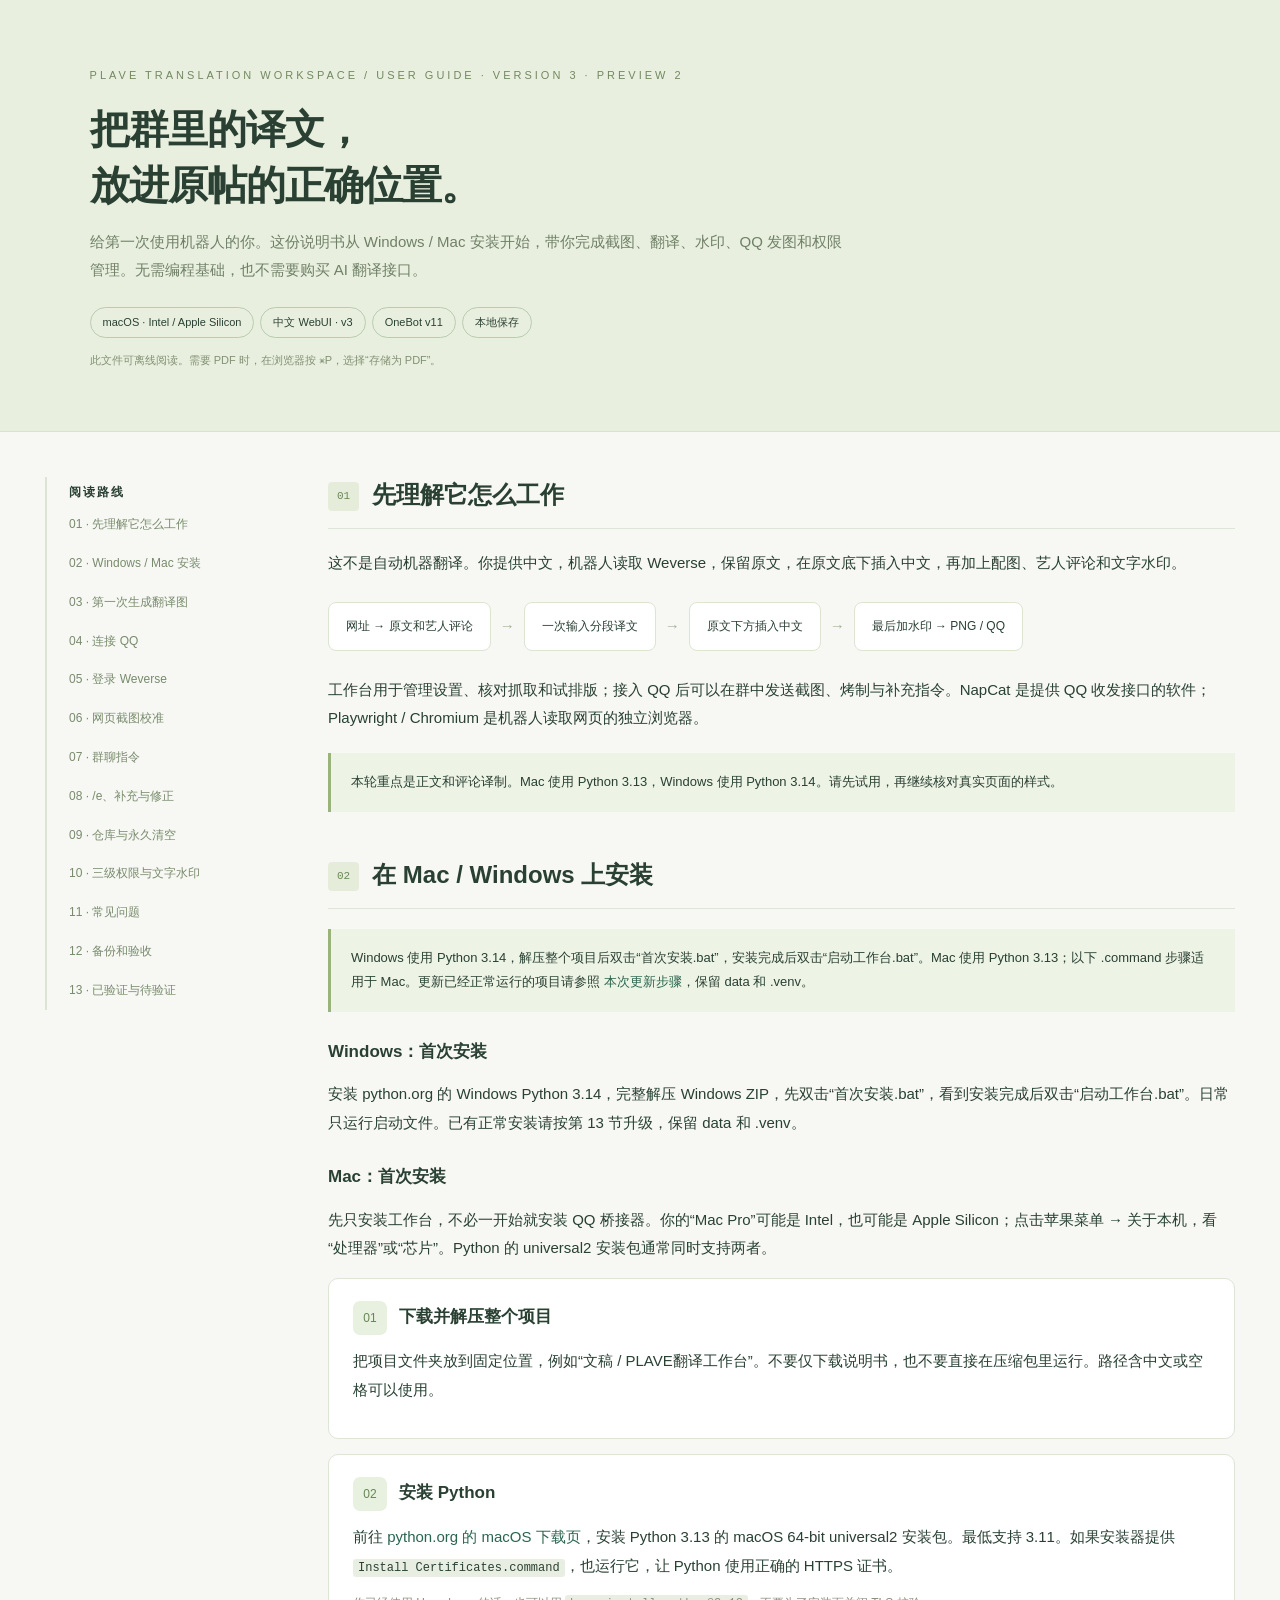
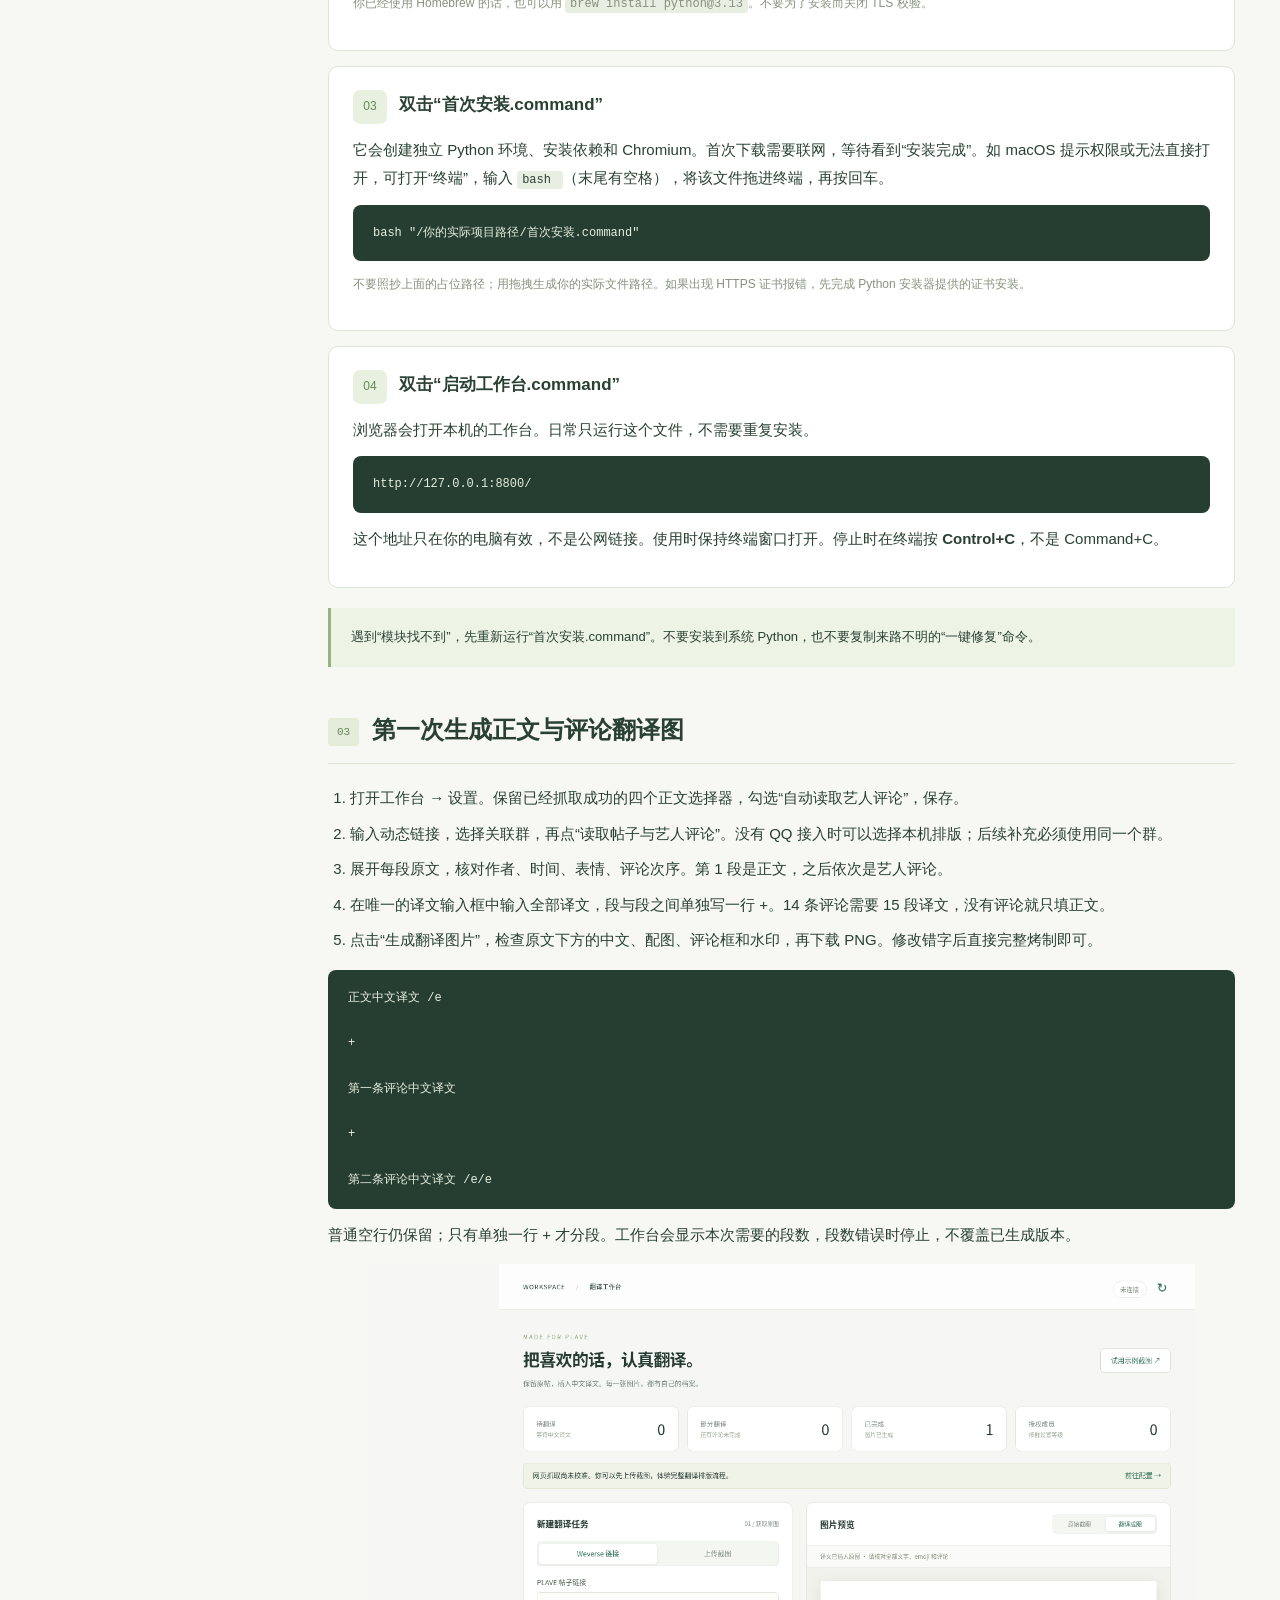
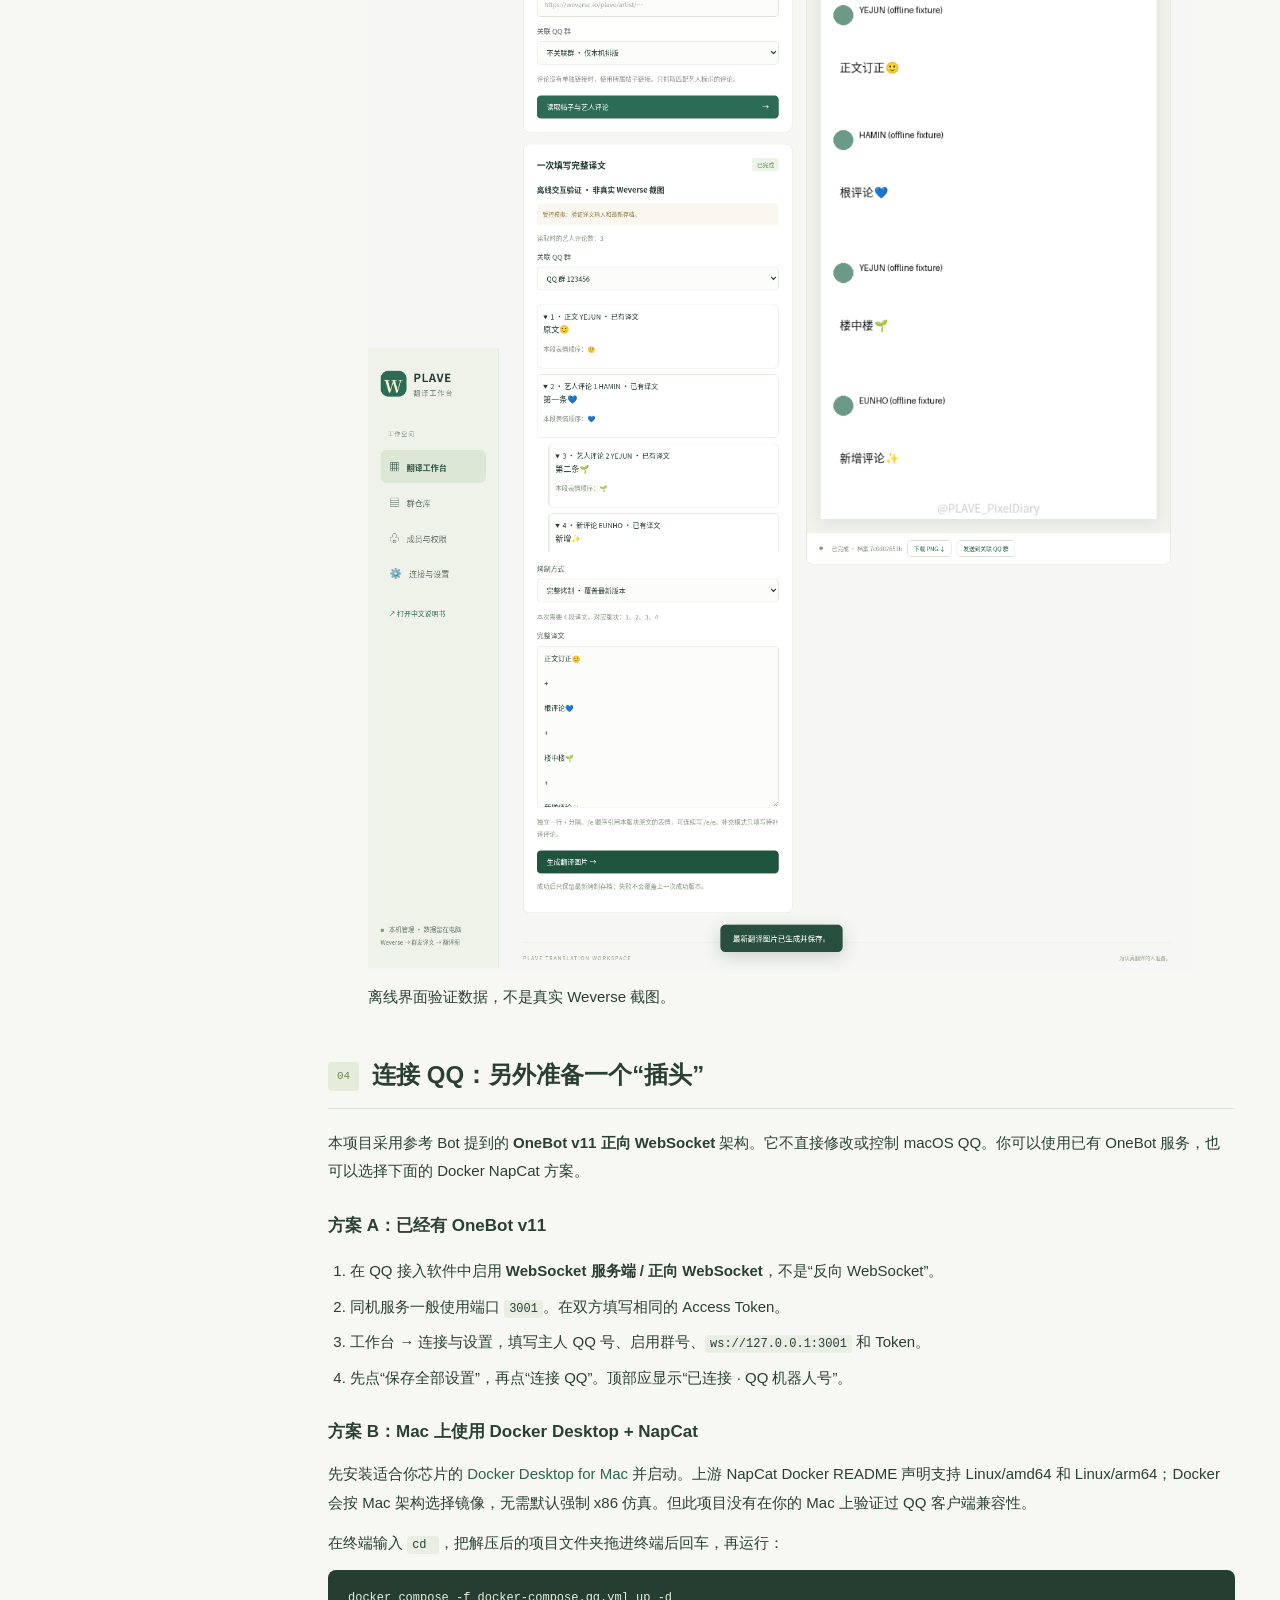
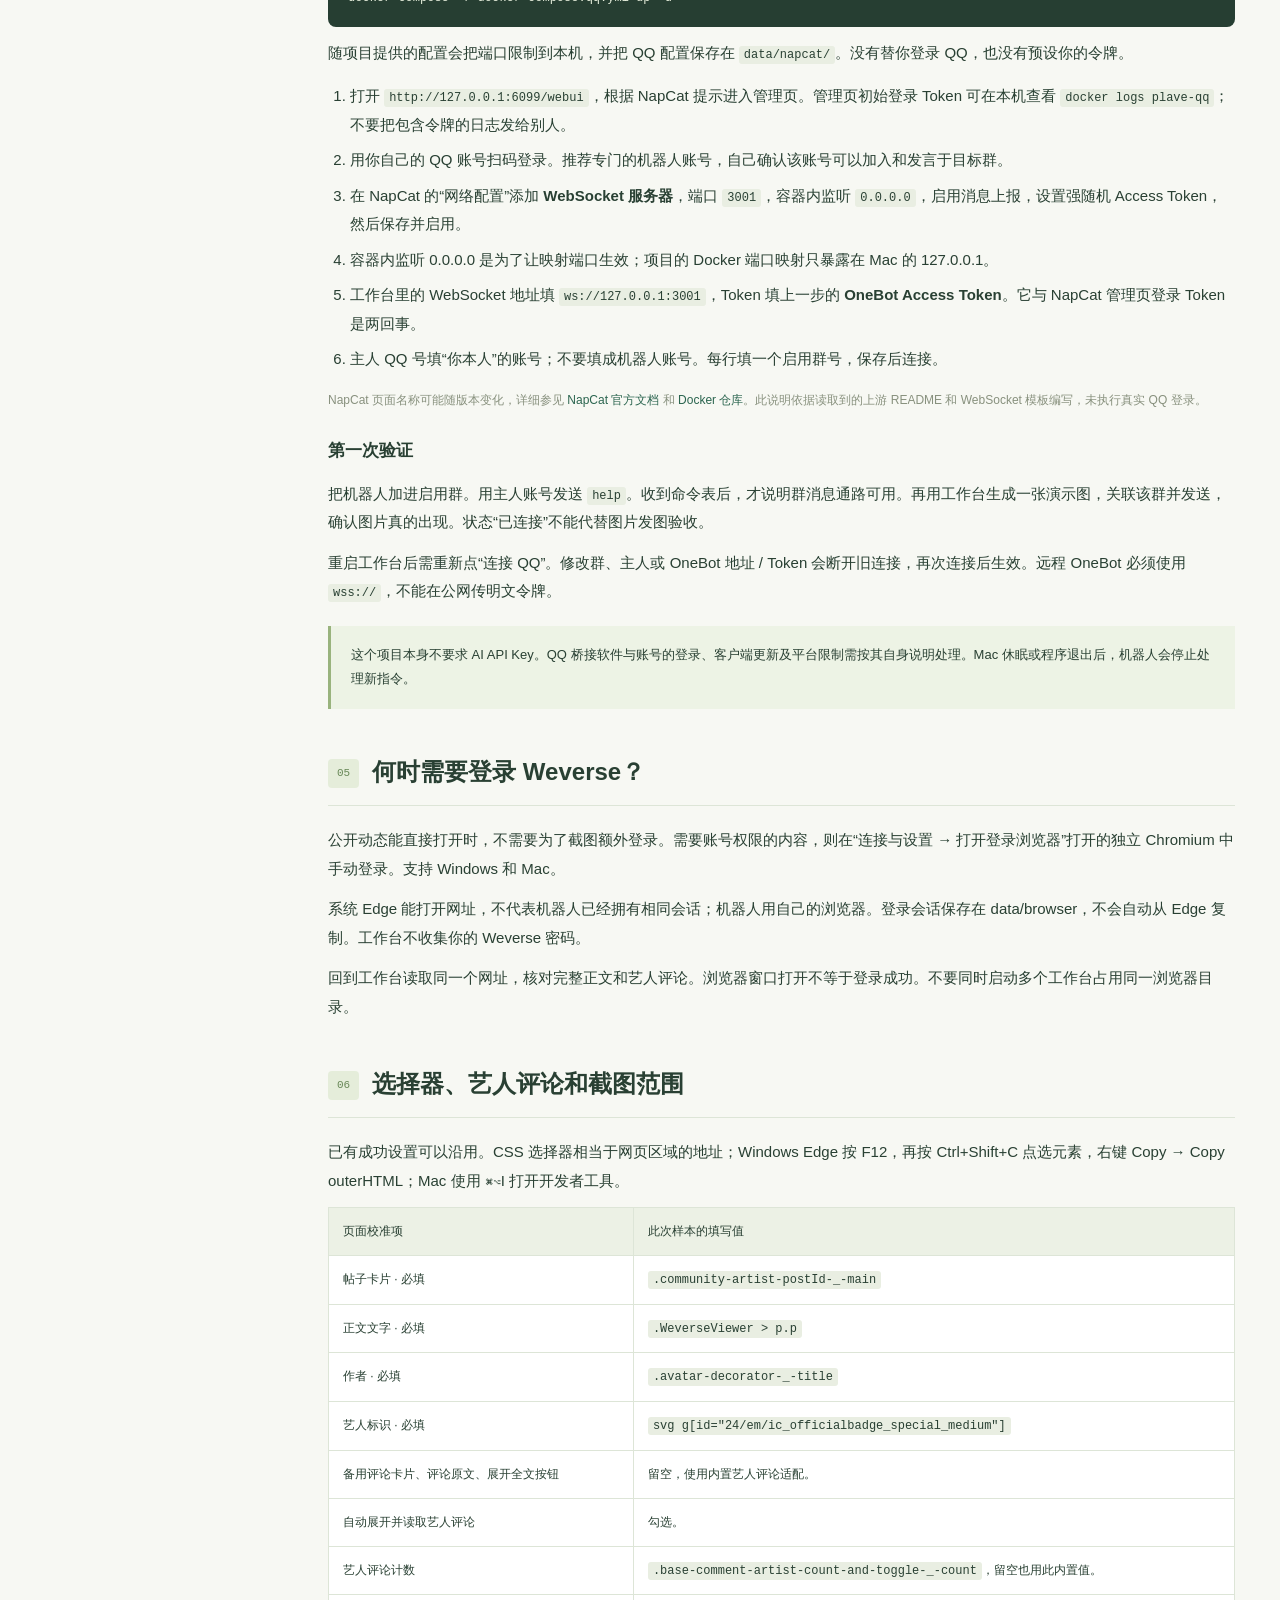
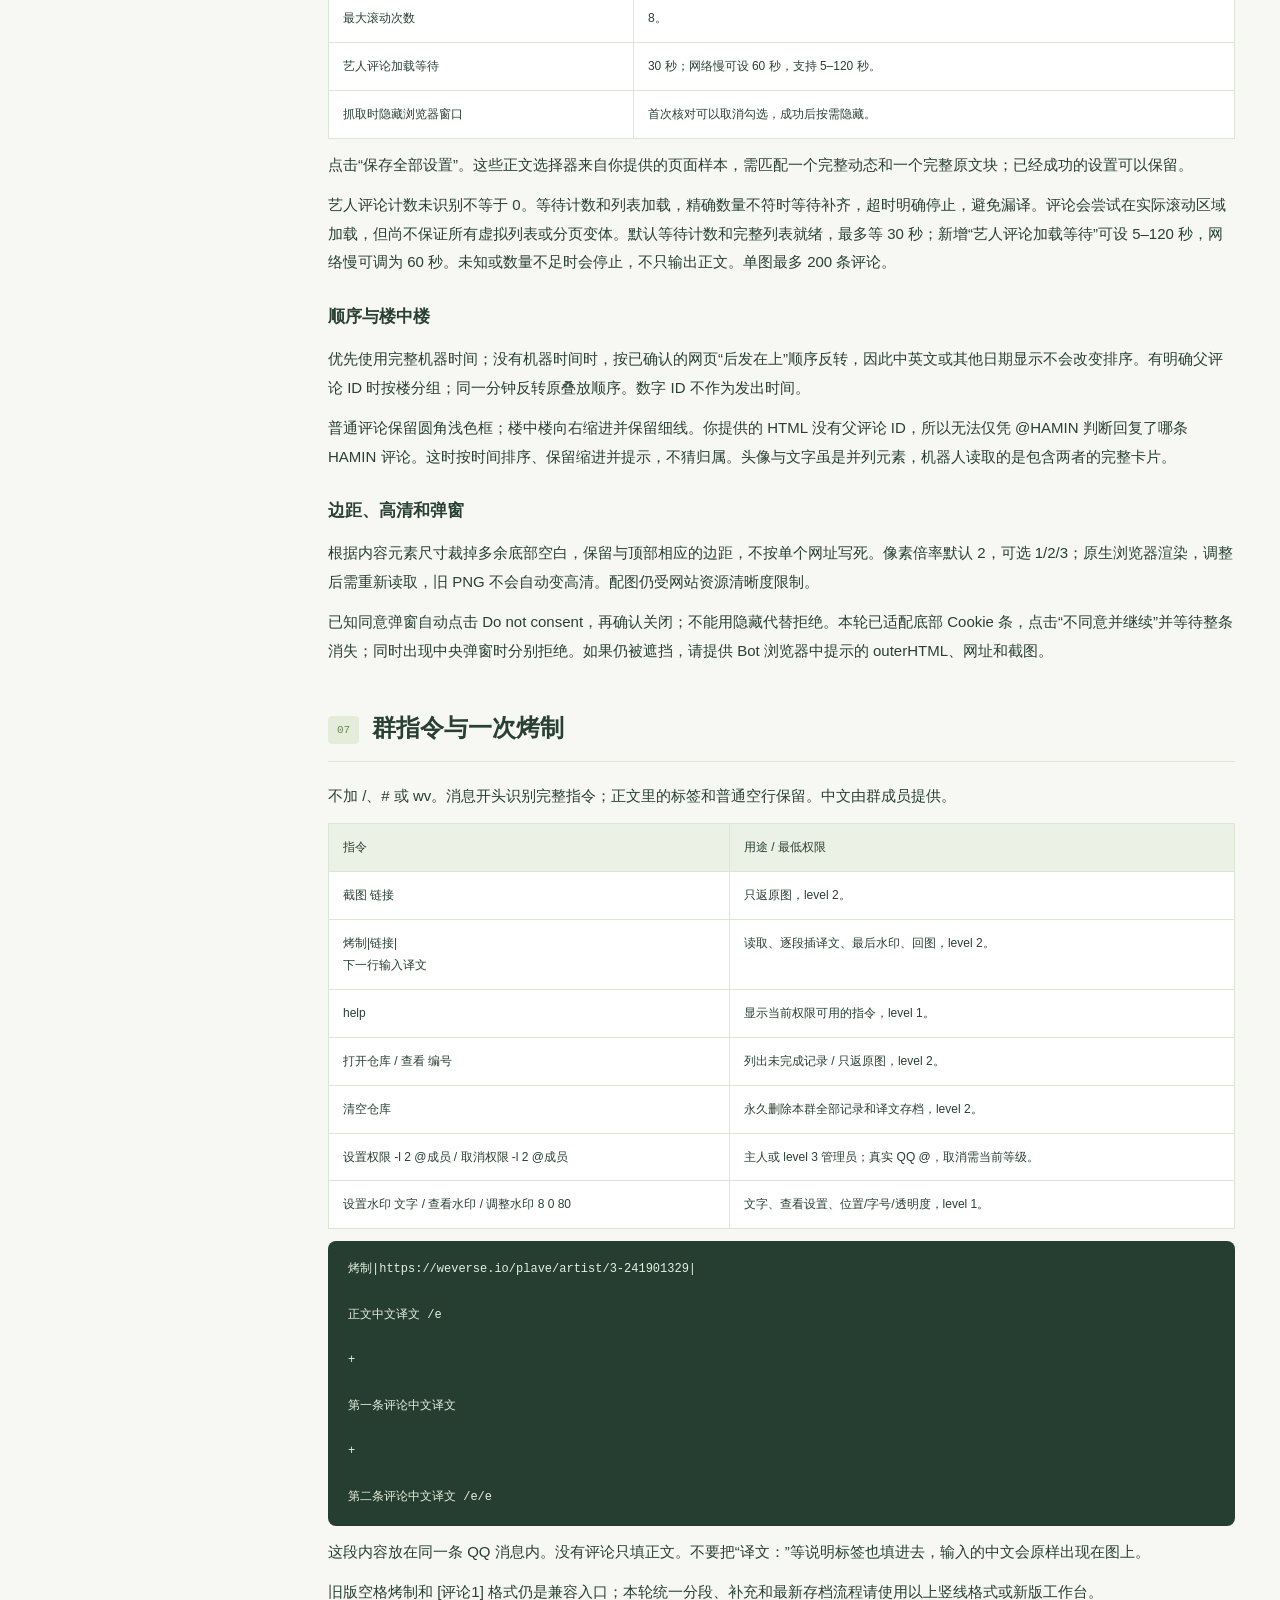
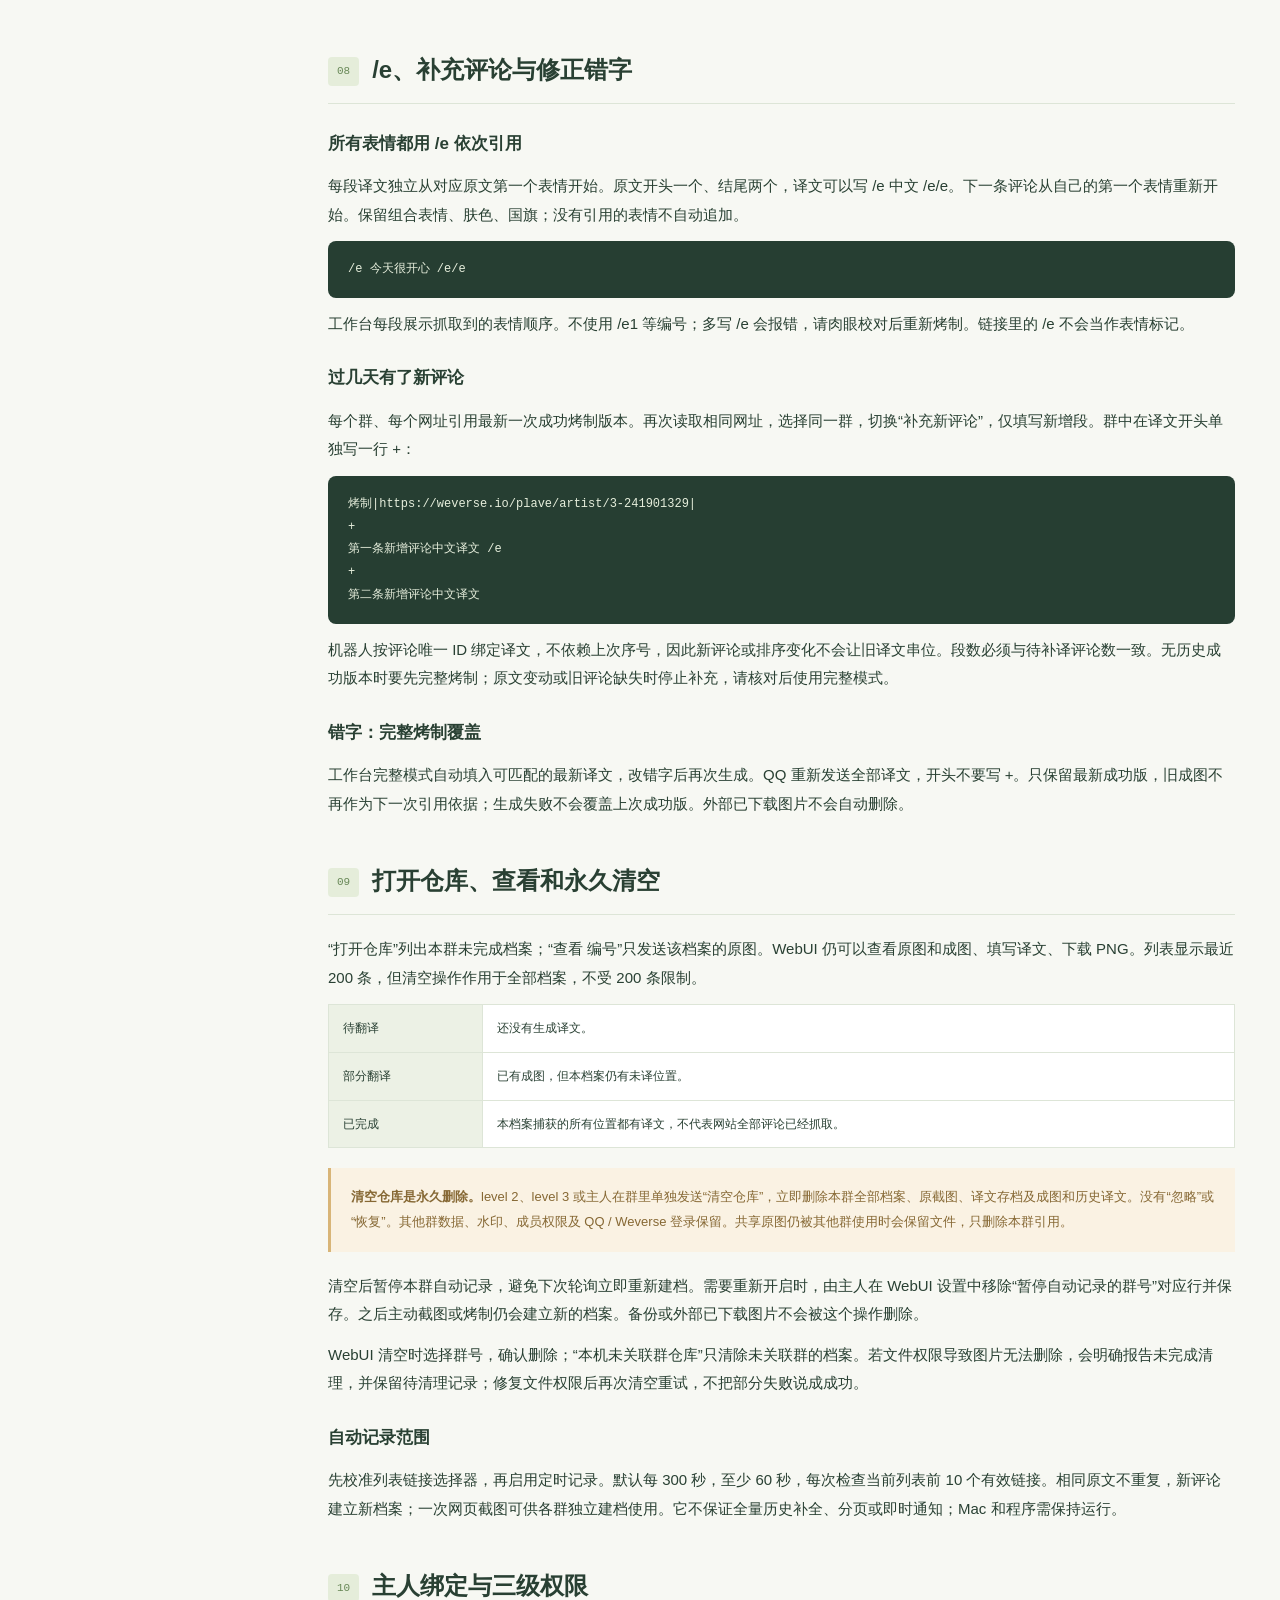
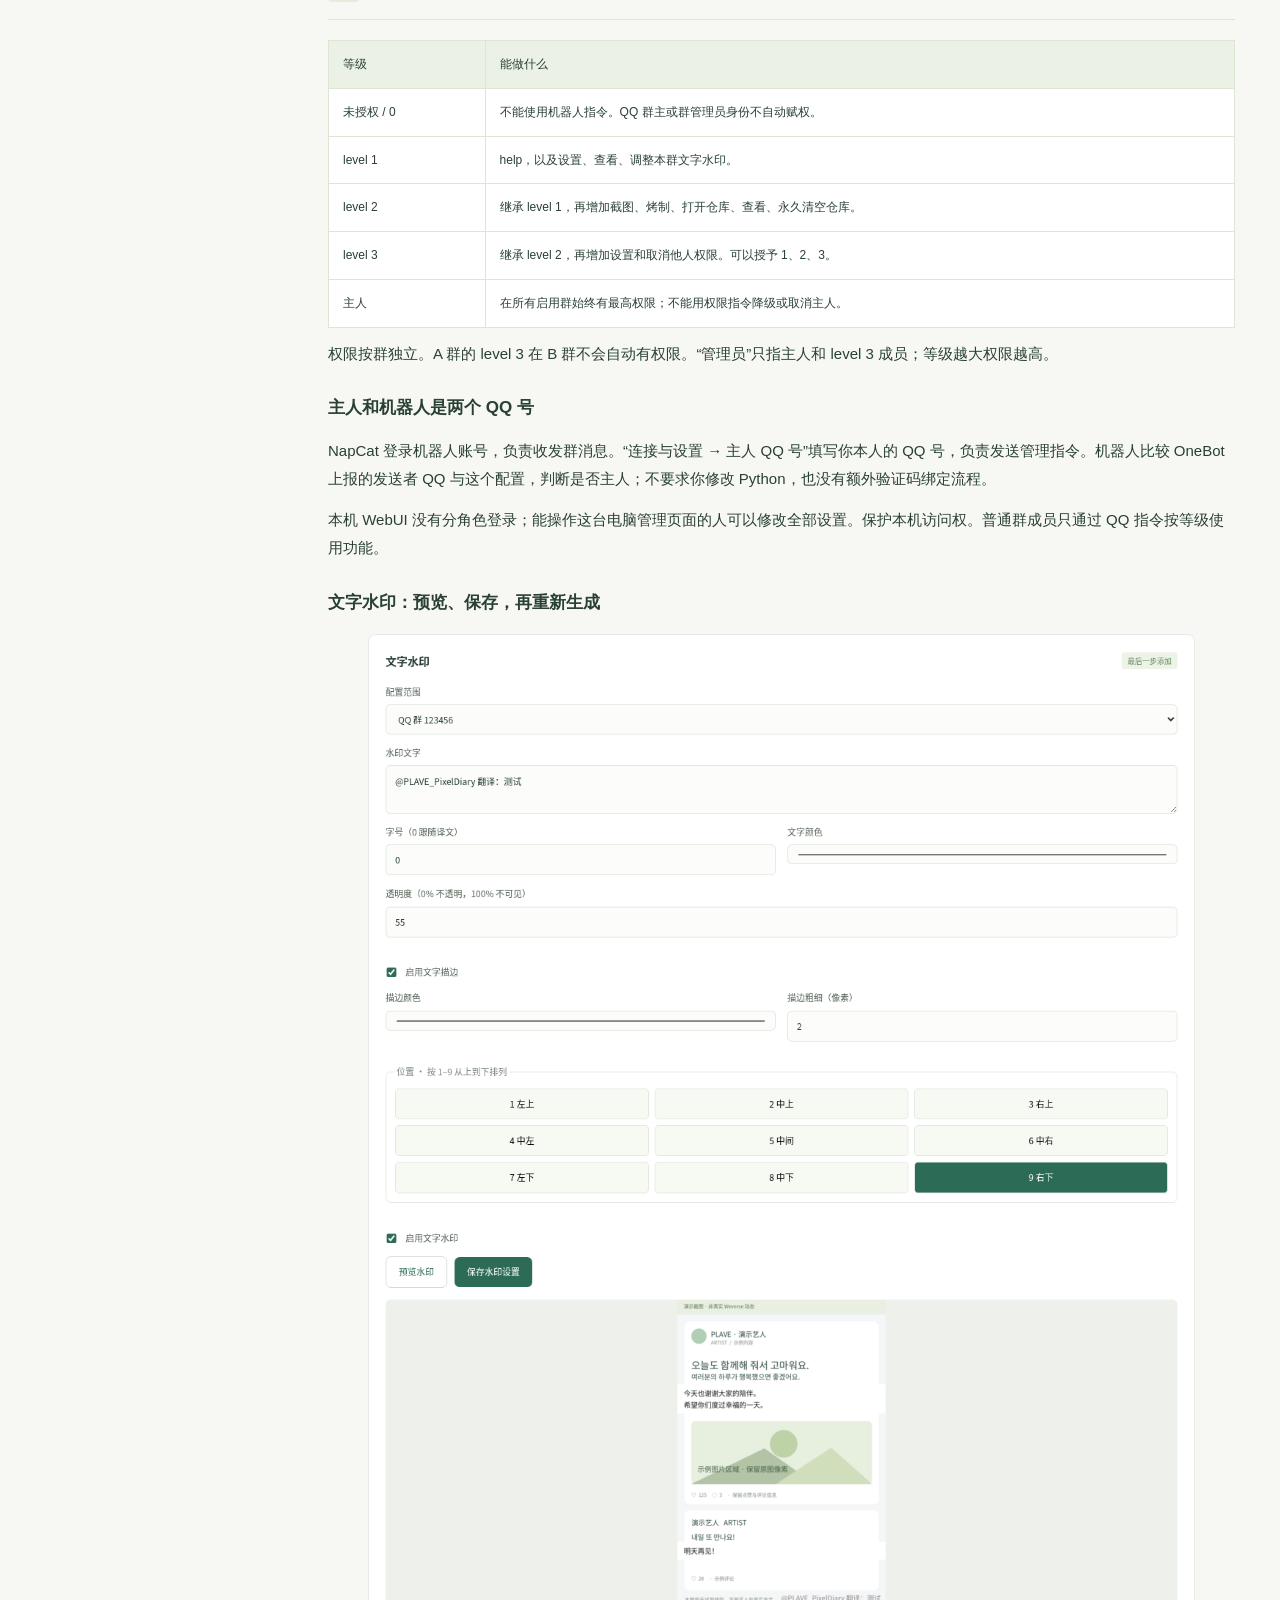
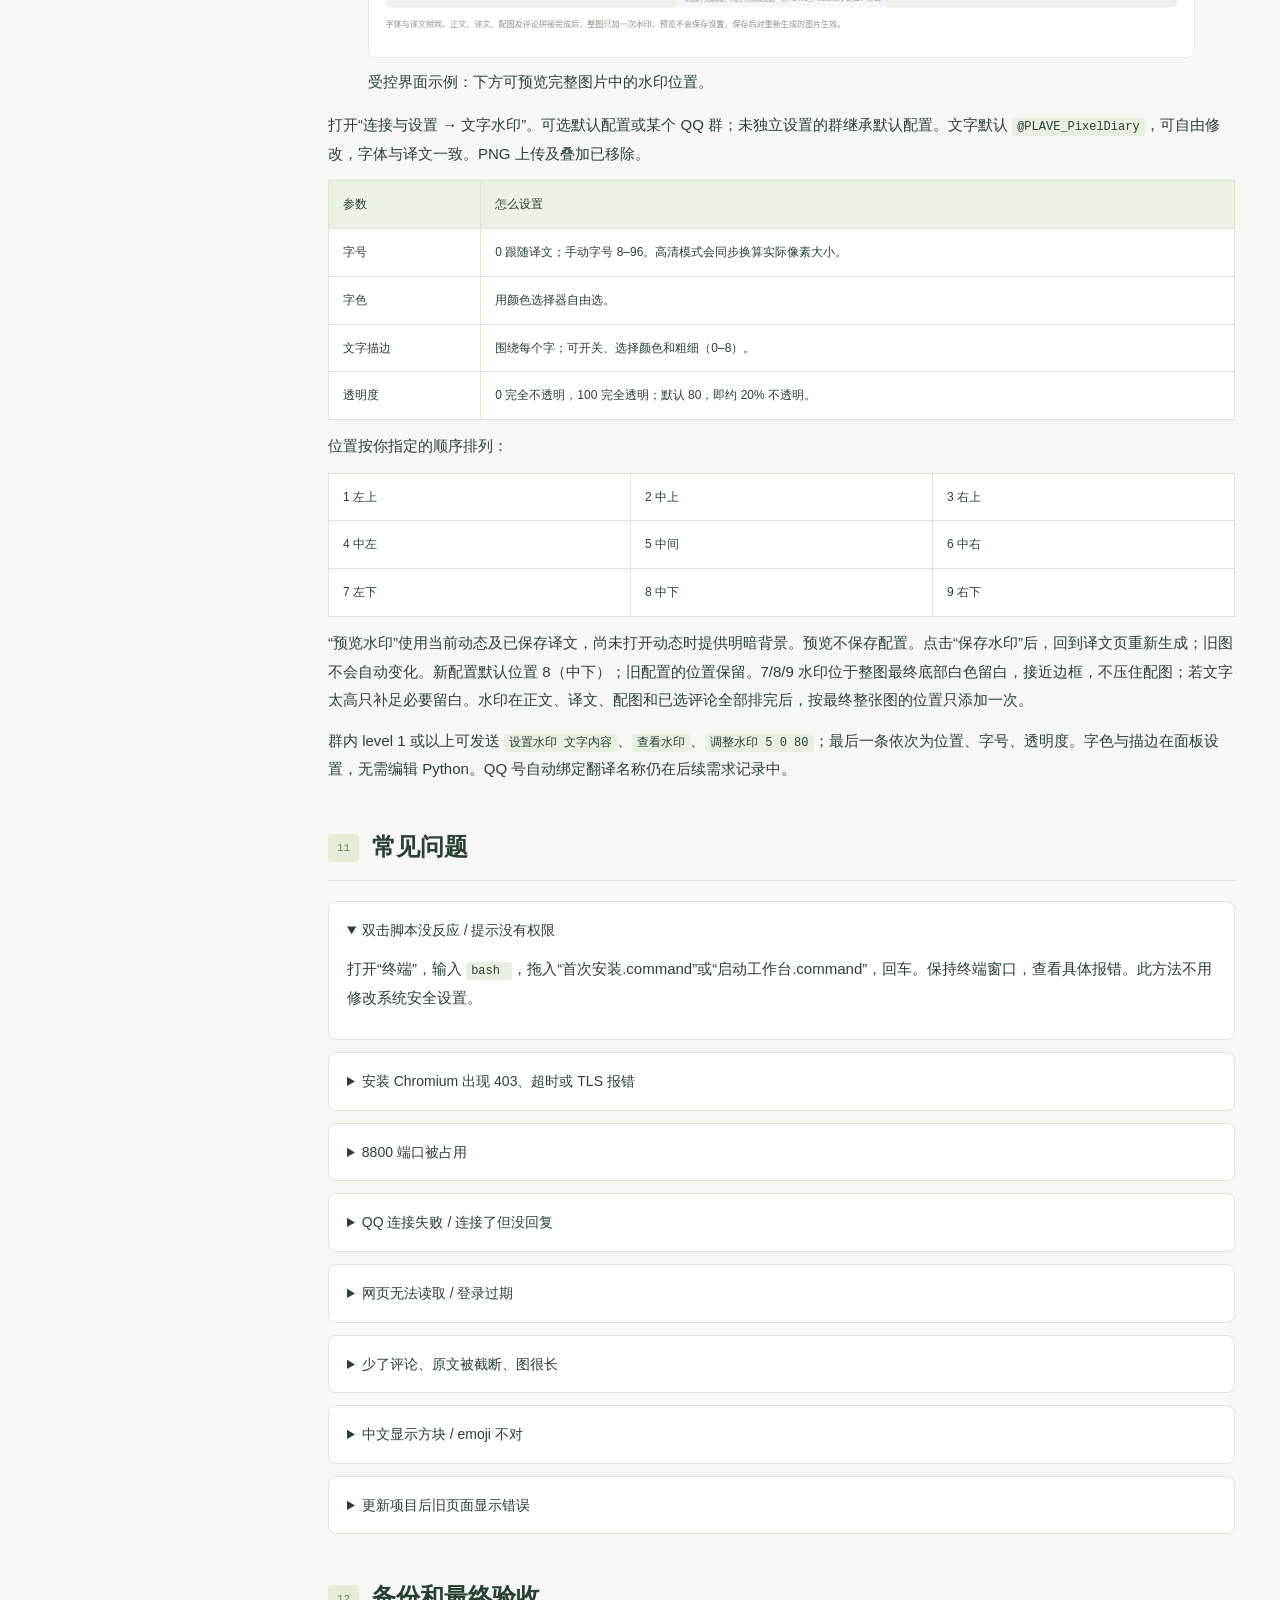
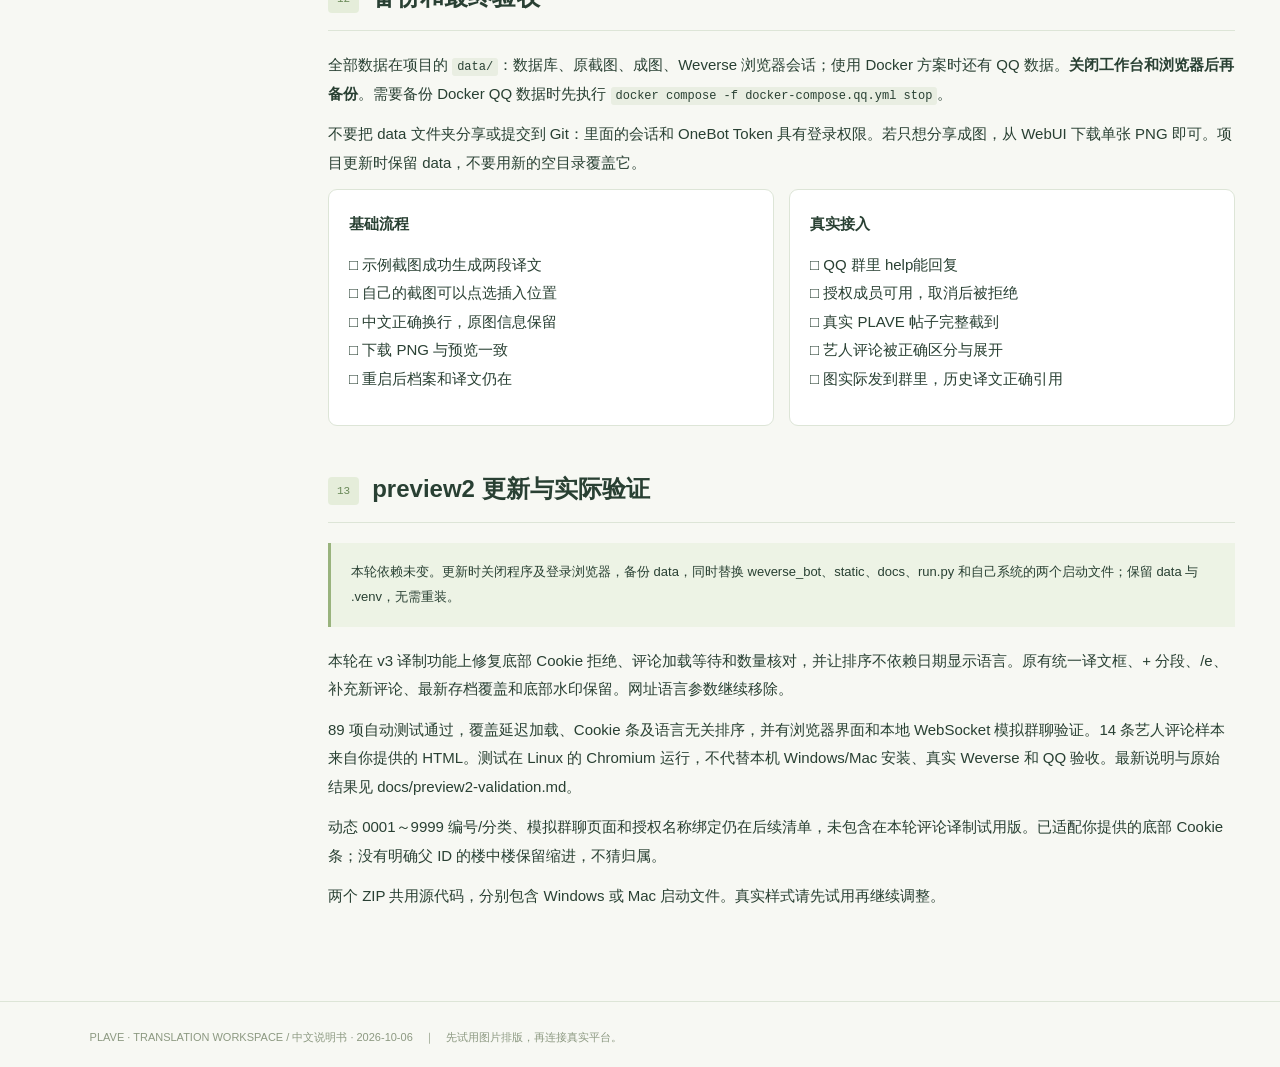
==== docs/manual.html @ af23c9c6 "Wait for complete artist comments and reject Weverse Cookie bar before capture" ====
<!doctype html><html lang="zh-CN"><head><meta charset="UTF-8"><meta name="viewport" content="width=device-width,initial-scale=1"><title>PLAVE 翻译工作台 · Windows / Mac 中文说明书</title><style>
:root{--green:#2b654f;--ink:#294033;--line:#dde5d7;--bg:#f7f8f3}*{box-sizing:border-box}html{scroll-behavior:smooth}body{margin:0;background:var(--bg);color:var(--ink);font:15px/1.9 -apple-system,BlinkMacSystemFont,"PingFang SC",sans-serif}a{color:var(--green);text-decoration:none}header{background:#e9efdf;padding:65px 7vw 48px;border-bottom:1px solid #d9e3cf}.eyebrow{font-size:11px;letter-spacing:3px;color:#728861}h1{font-weight:600;font-size:40px;line-height:1.4;letter-spacing:-1px;margin:15px 0}header p{max-width:760px;color:#6f8066}header .tag{display:inline-block;border:1px solid #b9ccb0;border-radius:30px;padding:4px 12px;font-size:11px;margin:10px 6px 0 0}.layout{display:grid;grid-template-columns:235px 1fr;gap:48px;max-width:1250px;margin:auto;padding:45px 30px}nav{position:sticky;top:25px;align-self:start;border-left:2px solid #dce4d3;padding-left:22px}nav strong{font-size:12px;letter-spacing:2px}nav a{display:block;font-size:12px;padding:8px 0;color:#788b6d}main{min-width:0}section{margin-bottom:45px;scroll-margin-top:25px}h2{font-size:24px;line-height:1.5;font-weight:600;border-bottom:1px solid var(--line);padding-bottom:15px;margin:0 0 20px}h2 small{display:inline-block;font:11px/1.5 monospace;background:#e5edda;color:#688857;border-radius:4px;padding:6px 9px;vertical-align:middle;margin-right:13px}h3{font-size:17px;margin:24px 0 9px}p{margin:12px 0}small,.muted{color:#88947e;font-size:12px}.callout{padding:17px 20px;border-left:3px solid #99b37d;background:#edf3e5;margin:20px 0;font-size:13px}.warn{background:#faf2e3;border-color:#d8b578;color:#866834}.steps{counter-reset:step}.step{background:white;border:1px solid var(--line);border-radius:10px;padding:22px 24px;margin:15px 0;counter-increment:step}.step h3{margin-top:0}.step h3:before{content:counter(step,decimal-leading-zero);display:inline-grid;place-items:center;background:#e8f0df;color:#658655;border-radius:7px;width:34px;height:34px;margin-right:12px;font-size:12px;font-weight:400}pre{padding:17px 20px;border-radius:8px;background:#263e32;color:#e6eedc;font:12px/1.9 ui-monospace,Menlo,monospace;overflow:auto;white-space:pre-wrap;overflow-wrap:anywhere}code{background:#e9eee2;padding:2px 5px;border-radius:3px;font-size:12px}pre code{background:none;padding:0;font:inherit}table{width:100%;border-collapse:collapse;font-size:12px;background:white}th,td{padding:12px 14px;border:1px solid var(--line);text-align:left;vertical-align:top}th{background:#ecf1e5;font-weight:500}ul,ol{padding-left:22px}li{margin:7px 0}.flow{display:flex;gap:9px;flex-wrap:wrap;align-items:center;margin:25px 0}.flow div{background:white;border:1px solid #dce5d2;border-radius:8px;padding:12px 17px;font-size:12px}.flow span{color:#a3b397}.checklist{display:grid;grid-template-columns:1fr 1fr;gap:15px}.checklist div{background:white;border:1px solid var(--line);padding:20px;border-radius:9px}.checklist h3{margin-top:0;font-size:15px}details{background:white;border:1px solid var(--line);border-radius:8px;padding:15px 18px;margin:12px 0}summary{font-weight:500;font-size:14px;cursor:pointer}.fine{font-size:12px;color:#88917e}footer{padding:25px 7vw;border-top:1px solid var(--line);color:#8c9981;font-size:11px}.print-tip{font-size:11px;color:#819173}@media(max-width:850px){.layout{grid-template-columns:1fr;padding:30px 20px;gap:30px}nav{position:relative;top:0}nav a{display:inline-block;padding:6px 12px 6px 0}h1{font-size:30px}header{padding:40px 25px}.checklist{grid-template-columns:1fr}table{font-size:11px}td,th{padding:9px}}@media print{nav,.print-tip{display:none}.layout{display:block;max-width:none;padding:20px}header{padding:25px;background:white}body{font-size:12px;background:white}h1{font-size:28px}section{break-inside:avoid}pre{color:black;background:#f1f3ed}details>div{display:block}a{color:inherit;text-decoration:underline}}
</style></head><body><header><div class="eyebrow">PLAVE TRANSLATION WORKSPACE / USER GUIDE · VERSION 3 · PREVIEW 2</div><h1>把群里的译文，<br>放进原帖的正确位置。</h1><p>给第一次使用机器人的你。这份说明书从 Windows / Mac 安装开始，带你完成截图、翻译、水印、QQ 发图和权限管理。无需编程基础，也不需要购买 AI 翻译接口。</p><span class="tag">macOS · Intel / Apple Silicon</span><span class="tag">中文 WebUI · v3</span><span class="tag">OneBot v11</span><span class="tag">本地保存</span><p class="print-tip">此文件可离线阅读。需要 PDF 时，在浏览器按 ⌘P，选择“存储为 PDF”。</p></header><div class="layout"><nav><strong>阅读路线</strong><a href="#overview">01 · 先理解它怎么工作</a><a href="#install">02 · Windows / Mac 安装</a><a href="#first">03 · 第一次生成翻译图</a><a href="#qq">04 · 连接 QQ</a><a href="#weverse">05 · 登录 Weverse</a><a href="#calibration">06 · 网页截图校准</a><a href="#commands">07 · 群聊指令</a><a href="#comments">08 · /e、补充与修正</a><a href="#archive">09 · 仓库与永久清空</a><a href="#permissions">10 · 三级权限与文字水印</a><a href="#troubleshooting">11 · 常见问题</a><a href="#backup">12 · 备份和验收</a><a href="#delivery">13 · 已验证与待验证</a></nav><main>
<section id="overview"><h2><small>01</small>先理解它怎么工作</h2><p>这不是自动机器翻译。你提供中文，机器人读取 Weverse，保留原文，在原文底下插入中文，再加上配图、艺人评论和文字水印。</p><div class="flow"><div>网址 → 原文和艺人评论</div><span>→</span><div>一次输入分段译文</div><span>→</span><div>原文下方插入中文</div><span>→</span><div>最后加水印 → PNG / QQ</div></div><p>工作台用于管理设置、核对抓取和试排版；接入 QQ 后可以在群中发送截图、烤制与补充指令。NapCat 是提供 QQ 收发接口的软件；Playwright / Chromium 是机器人读取网页的独立浏览器。</p><div class="callout">本轮重点是正文和评论译制。Mac 使用 Python 3.13，Windows 使用 Python 3.14。请先试用，再继续核对真实页面的样式。</div></section>
<section id="install"><h2><small>02</small>在 Mac / Windows 上安装</h2><div class="callout">Windows 使用 Python 3.14，解压整个项目后双击“首次安装.bat”，安装完成后双击“启动工作台.bat”。Mac 使用 Python 3.13；以下 .command 步骤适用于 Mac。更新已经正常运行的项目请参照 <a href="#delivery">本次更新步骤</a>，保留 data 和 .venv。</div><h3>Windows：首次安装</h3><p>安装 python.org 的 Windows Python 3.14，完整解压 Windows ZIP，先双击“首次安装.bat”，看到安装完成后双击“启动工作台.bat”。日常只运行启动文件。已有正常安装请按第 13 节升级，保留 data 和 .venv。</p><h3>Mac：首次安装</h3><p>先只安装工作台，不必一开始就安装 QQ 桥接器。你的“Mac Pro”可能是 Intel，也可能是 Apple Silicon；点击苹果菜单 → 关于本机，看“处理器”或“芯片”。Python 的 universal2 安装包通常同时支持两者。</p><div class="steps"><div class="step"><h3>下载并解压整个项目</h3><p>把项目文件夹放到固定位置，例如“文稿 / PLAVE翻译工作台”。不要仅下载说明书，也不要直接在压缩包里运行。路径含中文或空格可以使用。</p></div><div class="step"><h3>安装 Python</h3><p>前往 <a href="https://www.python.org/downloads/macos/" target="_blank" rel="noopener">python.org 的 macOS 下载页</a>，安装 Python 3.13 的 macOS 64-bit universal2 安装包。最低支持 3.11。如果安装器提供 <code>Install Certificates.command</code>，也运行它，让 Python 使用正确的 HTTPS 证书。</p><p class="fine">你已经使用 Homebrew 的话，也可以用 <code>brew install python@3.13</code>。不要为了安装而关闭 TLS 校验。</p></div><div class="step"><h3>双击“首次安装.command”</h3><p>它会创建独立 Python 环境、安装依赖和 Chromium。首次下载需要联网，等待看到“安装完成”。如 macOS 提示权限或无法直接打开，可打开“终端”，输入 <code>bash </code>（末尾有空格），将该文件拖进终端，再按回车。</p><pre>bash "/你的实际项目路径/首次安装.command"</pre><p class="fine">不要照抄上面的占位路径；用拖拽生成你的实际文件路径。如果出现 HTTPS 证书报错，先完成 Python 安装器提供的证书安装。</p></div><div class="step"><h3>双击“启动工作台.command”</h3><p>浏览器会打开本机的工作台。日常只运行这个文件，不需要重复安装。</p><pre>http://127.0.0.1:8800/</pre><p>这个地址只在你的电脑有效，不是公网链接。使用时保持终端窗口打开。停止时在终端按 <strong>Control+C</strong>，不是 Command+C。</p></div></div><div class="callout">遇到“模块找不到”，先重新运行“首次安装.command”。不要安装到系统 Python，也不要复制来路不明的“一键修复”命令。</div></section>
<section id="first"><h2><small>03</small>第一次生成正文与评论翻译图</h2><ol><li>打开工作台 → 设置。保留已经抓取成功的四个正文选择器，勾选“自动读取艺人评论”，保存。</li><li>输入动态链接，选择关联群，再点“读取帖子与艺人评论”。没有 QQ 接入时可以选择本机排版；后续补充必须使用同一个群。</li><li>展开每段原文，核对作者、时间、表情、评论次序。第 1 段是正文，之后依次是艺人评论。</li><li>在唯一的译文输入框中输入全部译文，段与段之间单独写一行 +。14 条评论需要 15 段译文，没有评论就只填正文。</li><li>点击“生成翻译图片”，检查原文下方的中文、配图、评论框和水印，再下载 PNG。修改错字后直接完整烤制即可。</li></ol><pre>正文中文译文 /e

+

第一条评论中文译文

+

第二条评论中文译文 /e/e</pre><p>普通空行仍保留；只有单独一行 + 才分段。工作台会显示本次需要的段数，段数错误时停止，不覆盖已生成版本。</p><figure><img src="[data-uri]" style="width:100%;height:auto" alt="新版单一译文框、原文表情顺序和完整烤制模式"><figcaption>离线界面验证数据，不是真实 Weverse 截图。</figcaption></figure></section>
<section id="qq"><h2><small>04</small>连接 QQ：另外准备一个“插头”</h2><p>本项目采用参考 Bot 提到的 <strong>OneBot v11 正向 WebSocket</strong> 架构。它不直接修改或控制 macOS QQ。你可以使用已有 OneBot 服务，也可以选择下面的 Docker NapCat 方案。</p><h3>方案 A：已经有 OneBot v11</h3><ol><li>在 QQ 接入软件中启用 <strong>WebSocket 服务端 / 正向 WebSocket</strong>，不是“反向 WebSocket”。</li><li>同机服务一般使用端口 <code>3001</code>。在双方填写相同的 Access Token。</li><li>工作台 → 连接与设置，填写主人 QQ 号、启用群号、<code>ws://127.0.0.1:3001</code> 和 Token。</li><li>先点“保存全部设置”，再点“连接 QQ”。顶部应显示“已连接 · QQ 机器人号”。</li></ol><h3>方案 B：Mac 上使用 Docker Desktop + NapCat</h3><p>先安装适合你芯片的 <a href="https://www.docker.com/products/docker-desktop/" target="_blank" rel="noopener">Docker Desktop for Mac</a> 并启动。上游 NapCat Docker README 声明支持 Linux/amd64 和 Linux/arm64；Docker 会按 Mac 架构选择镜像，无需默认强制 x86 仿真。但此项目没有在你的 Mac 上验证过 QQ 客户端兼容性。</p><p>在终端输入 <code>cd </code>，把解压后的项目文件夹拖进终端后回车，再运行：</p><pre>docker compose -f docker-compose.qq.yml up -d</pre><p>随项目提供的配置会把端口限制到本机，并把 QQ 配置保存在 <code>data/napcat/</code>。没有替你登录 QQ，也没有预设你的令牌。</p><ol><li>打开 <code>http://127.0.0.1:6099/webui</code>，根据 NapCat 提示进入管理页。管理页初始登录 Token 可在本机查看 <code>docker logs plave-qq</code>；不要把包含令牌的日志发给别人。</li><li>用你自己的 QQ 账号扫码登录。推荐专门的机器人账号，自己确认该账号可以加入和发言于目标群。</li><li>在 NapCat 的“网络配置”添加 <strong>WebSocket 服务器</strong>，端口 <code>3001</code>，容器内监听 <code>0.0.0.0</code>，启用消息上报，设置强随机 Access Token，然后保存并启用。</li><li>容器内监听 0.0.0.0 是为了让映射端口生效；项目的 Docker 端口映射只暴露在 Mac 的 127.0.0.1。</li><li>工作台里的 WebSocket 地址填 <code>ws://127.0.0.1:3001</code>，Token 填上一步的 <strong>OneBot Access Token</strong>。它与 NapCat 管理页登录 Token 是两回事。</li><li>主人 QQ 号填“你本人”的账号；不要填成机器人账号。每行填一个启用群号，保存后连接。</li></ol><p class="fine">NapCat 页面名称可能随版本变化，详细参见 <a href="https://napneko.github.io/" target="_blank" rel="noopener">NapCat 官方文档</a> 和 <a href="https://github.com/NapNeko/NapCat-Docker" target="_blank" rel="noopener">Docker 仓库</a>。此说明依据读取到的上游 README 和 WebSocket 模板编写，未执行真实 QQ 登录。</p><h3>第一次验证</h3><p>把机器人加进启用群。用主人账号发送 <code>help</code>。收到命令表后，才说明群消息通路可用。再用工作台生成一张演示图，关联该群并发送，确认图片真的出现。状态“已连接”不能代替图片发图验收。</p><p>重启工作台后需重新点“连接 QQ”。修改群、主人或 OneBot 地址 / Token 会断开旧连接，再次连接后生效。远程 OneBot 必须使用 <code>wss://</code>，不能在公网传明文令牌。</p><div class="callout">这个项目本身不要求 AI API Key。QQ 桥接软件与账号的登录、客户端更新及平台限制需按其自身说明处理。Mac 休眠或程序退出后，机器人会停止处理新指令。</div></section>
<section id="weverse"><h2><small>05</small>何时需要登录 Weverse？</h2><p>公开动态能直接打开时，不需要为了截图额外登录。需要账号权限的内容，则在“连接与设置 → 打开登录浏览器”打开的独立 Chromium 中手动登录。支持 Windows 和 Mac。</p><p>系统 Edge 能打开网址，不代表机器人已经拥有相同会话；机器人用自己的浏览器。登录会话保存在 data/browser，不会自动从 Edge 复制。工作台不收集你的 Weverse 密码。</p><p>回到工作台读取同一个网址，核对完整正文和艺人评论。浏览器窗口打开不等于登录成功。不要同时启动多个工作台占用同一浏览器目录。</p></section>
<section id="calibration"><h2><small>06</small>选择器、艺人评论和截图范围</h2><p>已有成功设置可以沿用。CSS 选择器相当于网页区域的地址；Windows Edge 按 F12，再按 Ctrl+Shift+C 点选元素，右键 Copy → Copy outerHTML；Mac 使用 ⌘⌥I 打开开发者工具。</p><table><thead><tr><th>页面校准项</th><th>此次样本的填写值</th></tr></thead><tbody>
<tr><td>帖子卡片 · 必填</td><td><code>.community-artist-postId-_-main</code></td></tr>
<tr><td>正文文字 · 必填</td><td><code>.WeverseViewer &gt; p.p</code></td></tr>
<tr><td>作者 · 必填</td><td><code>.avatar-decorator-_-title</code></td></tr>
<tr><td>艺人标识 · 必填</td><td><code>svg g[id="24/em/ic_officialbadge_special_medium"]</code></td></tr>
<tr><td>备用评论卡片、评论原文、展开全文按钮</td><td>留空，使用内置艺人评论适配。</td></tr>
<tr><td>自动展开并读取艺人评论</td><td>勾选。</td></tr>
<tr><td>艺人评论计数</td><td><code>.base-comment-artist-count-and-toggle-_-count</code>，留空也用此内置值。</td></tr>
<tr><td>最大滚动次数</td><td>8。</td></tr>
<tr><td>艺人评论加载等待</td><td>30 秒；网络慢可设 60 秒，支持 5–120 秒。</td></tr>
<tr><td>抓取时隐藏浏览器窗口</td><td>首次核对可以取消勾选，成功后按需隐藏。</td></tr>
</tbody></table><p>点击“保存全部设置”。这些正文选择器来自你提供的页面样本，需匹配一个完整动态和一个完整原文块；已经成功的设置可以保留。</p><p>艺人评论计数未识别不等于 0。等待计数和列表加载，精确数量不符时等待补齐，超时明确停止，避免漏译。评论会尝试在实际滚动区域加载，但尚不保证所有虚拟列表或分页变体。默认等待计数和完整列表就绪，最多等 30 秒；新增“艺人评论加载等待”可设 5–120 秒，网络慢可调为 60 秒。未知或数量不足时会停止，不只输出正文。单图最多 200 条评论。</p><h3>顺序与楼中楼</h3><p>优先使用完整机器时间；没有机器时间时，按已确认的网页“后发在上”顺序反转，因此中英文或其他日期显示不会改变排序。有明确父评论 ID 时按楼分组；同一分钟反转原叠放顺序。数字 ID 不作为发出时间。</p><p>普通评论保留圆角浅色框；楼中楼向右缩进并保留细线。你提供的 HTML 没有父评论 ID，所以无法仅凭 @HAMIN 判断回复了哪条 HAMIN 评论。这时按时间排序、保留缩进并提示，不猜归属。头像与文字虽是并列元素，机器人读取的是包含两者的完整卡片。</p><h3>边距、高清和弹窗</h3><p>根据内容元素尺寸裁掉多余底部空白，保留与顶部相应的边距，不按单个网址写死。像素倍率默认 2，可选 1/2/3；原生浏览器渲染，调整后需重新读取，旧 PNG 不会自动变高清。配图仍受网站资源清晰度限制。</p><p>已知同意弹窗自动点击 Do not consent，再确认关闭；不能用隐藏代替拒绝。本轮已适配底部 Cookie 条，点击“不同意并继续”并等待整条消失；同时出现中央弹窗时分别拒绝。如果仍被遮挡，请提供 Bot 浏览器中提示的 outerHTML、网址和截图。</p></section>
<section id="commands"><h2><small>07</small>群指令与一次烤制</h2><p>不加 /、# 或 wv。消息开头识别完整指令；正文里的标签和普通空行保留。中文由群成员提供。</p><table><thead><tr><th>指令</th><th>用途 / 最低权限</th></tr></thead><tbody><tr><td>截图 链接</td><td>只返原图，level 2。</td></tr><tr><td>烤制|链接|<br>下一行输入译文</td><td>读取、逐段插译文、最后水印、回图，level 2。</td></tr><tr><td>help</td><td>显示当前权限可用的指令，level 1。</td></tr><tr><td>打开仓库 / 查看 编号</td><td>列出未完成记录 / 只返原图，level 2。</td></tr><tr><td>清空仓库</td><td>永久删除本群全部记录和译文存档，level 2。</td></tr><tr><td>设置权限 -l 2 @成员 / 取消权限 -l 2 @成员</td><td>主人或 level 3 管理员；真实 QQ @，取消需当前等级。</td></tr><tr><td>设置水印 文字 / 查看水印 / 调整水印 8 0 80</td><td>文字、查看设置、位置/字号/透明度，level 1。</td></tr></tbody></table><pre>烤制|https://weverse.io/plave/artist/3-241901329|

正文中文译文 /e

+

第一条评论中文译文

+

第二条评论中文译文 /e/e</pre><p>这段内容放在同一条 QQ 消息内。没有评论只填正文。不要把“译文：”等说明标签也填进去，输入的中文会原样出现在图上。</p><p>旧版空格烤制和 [评论1] 格式仍是兼容入口；本轮统一分段、补充和最新存档流程请使用以上竖线格式或新版工作台。</p></section>
<section id="comments"><h2><small>08</small>/e、补充评论与修正错字</h2><h3>所有表情都用 /e 依次引用</h3><p>每段译文独立从对应原文第一个表情开始。原文开头一个、结尾两个，译文可以写 /e 中文 /e/e。下一条评论从自己的第一个表情重新开始。保留组合表情、肤色、国旗；没有引用的表情不自动追加。</p><pre>/e 今天很开心 /e/e</pre><p>工作台每段展示抓取到的表情顺序。不使用 /e1 等编号；多写 /e 会报错，请肉眼校对后重新烤制。链接里的 /e 不会当作表情标记。</p><h3>过几天有了新评论</h3><p>每个群、每个网址引用最新一次成功烤制版本。再次读取相同网址，选择同一群，切换“补充新评论”，仅填写新增段。群中在译文开头单独写一行 +：</p><pre>烤制|https://weverse.io/plave/artist/3-241901329|
+
第一条新增评论中文译文 /e
+
第二条新增评论中文译文</pre><p>机器人按评论唯一 ID 绑定译文，不依赖上次序号，因此新评论或排序变化不会让旧译文串位。段数必须与待补译评论数一致。无历史成功版本时要先完整烤制；原文变动或旧评论缺失时停止补充，请核对后使用完整模式。</p><h3>错字：完整烤制覆盖</h3><p>工作台完整模式自动填入可匹配的最新译文，改错字后再次生成。QQ 重新发送全部译文，开头不要写 +。只保留最新成功版，旧成图不再作为下一次引用依据；生成失败不会覆盖上次成功版。外部已下载图片不会自动删除。</p></section>
<section id="archive"><h2><small>09</small>打开仓库、查看和永久清空</h2><p>“打开仓库”列出本群未完成档案；“查看 编号”只发送该档案的原图。WebUI 仍可以查看原图和成图、填写译文、下载 PNG。列表显示最近 200 条，但清空操作作用于全部档案，不受 200 条限制。</p><table><tbody><tr><th>待翻译</th><td>还没有生成译文。</td></tr><tr><th>部分翻译</th><td>已有成图，但本档案仍有未译位置。</td></tr><tr><th>已完成</th><td>本档案捕获的所有位置都有译文，不代表网站全部评论已经抓取。</td></tr></tbody></table><div class="callout warn"><strong>清空仓库是永久删除。</strong>level 2、level 3 或主人在群里单独发送“清空仓库”，立即删除本群全部档案、原截图、译文存档及成图和历史译文。没有“忽略”或“恢复”。其他群数据、水印、成员权限及 QQ / Weverse 登录保留。共享原图仍被其他群使用时会保留文件，只删除本群引用。</div><p>清空后暂停本群自动记录，避免下次轮询立即重新建档。需要重新开启时，由主人在 WebUI 设置中移除“暂停自动记录的群号”对应行并保存。之后主动截图或烤制仍会建立新的档案。备份或外部已下载图片不会被这个操作删除。</p><p>WebUI 清空时选择群号，确认删除；“本机未关联群仓库”只清除未关联群的档案。若文件权限导致图片无法删除，会明确报告未完成清理，并保留待清理记录；修复文件权限后再次清空重试，不把部分失败说成成功。</p><h3>自动记录范围</h3><p>先校准列表链接选择器，再启用定时记录。默认每 300 秒，至少 60 秒，每次检查当前列表前 10 个有效链接。相同原文不重复，新评论建立新档案；一次网页截图可供各群独立建档使用。它不保证全量历史补全、分页或即时通知；Mac 和程序需保持运行。</p></section>
<section id="permissions"><h2><small>10</small>主人绑定与三级权限</h2><table><thead><tr><th>等级</th><th>能做什么</th></tr></thead><tbody><tr><td>未授权 / 0</td><td>不能使用机器人指令。QQ 群主或群管理员身份不自动赋权。</td></tr><tr><td>level 1</td><td>help，以及设置、查看、调整本群文字水印。</td></tr><tr><td>level 2</td><td>继承 level 1，再增加截图、烤制、打开仓库、查看、永久清空仓库。</td></tr><tr><td>level 3</td><td>继承 level 2，再增加设置和取消他人权限。可以授予 1、2、3。</td></tr><tr><td>主人</td><td>在所有启用群始终有最高权限；不能用权限指令降级或取消主人。</td></tr></tbody></table><p>权限按群独立。A 群的 level 3 在 B 群不会自动有权限。“管理员”只指主人和 level 3 成员；等级越大权限越高。</p><h3>主人和机器人是两个 QQ 号</h3><p>NapCat 登录机器人账号，负责收发群消息。“连接与设置 → 主人 QQ 号”填写你本人的 QQ 号，负责发送管理指令。机器人比较 OneBot 上报的发送者 QQ 与这个配置，判断是否主人；不要求你修改 Python，也没有额外验证码绑定流程。</p><p>本机 WebUI 没有分角色登录；能操作这台电脑管理页面的人可以修改全部设置。保护本机访问权。普通群成员只通过 QQ 指令按等级使用功能。</p><h3>文字水印：预览、保存，再重新生成</h3><figure><img src="[data-uri]" style="width:100%;height:auto" alt="文字水印面板：文字、字号、字色、描边、透明度与九宫格位置"><figcaption>受控界面示例：下方可预览完整图片中的水印位置。</figcaption></figure><p>打开“连接与设置 → 文字水印”。可选默认配置或某个 QQ 群；未独立设置的群继承默认配置。文字默认 <code>@PLAVE_PixelDiary</code>，可自由修改，字体与译文一致。PNG 上传及叠加已移除。</p><table><thead><tr><th>参数</th><th>怎么设置</th></tr></thead><tbody><tr><td>字号</td><td>0 跟随译文；手动字号 8–96。高清模式会同步换算实际像素大小。</td></tr><tr><td>字色</td><td>用颜色选择器自由选。</td></tr><tr><td>文字描边</td><td>围绕每个字；可开关、选择颜色和粗细（0–8）。</td></tr><tr><td>透明度</td><td>0 完全不透明，100 完全透明；默认 80，即约 20% 不透明。</td></tr></tbody></table><p>位置按你指定的顺序排列：</p><table><tbody><tr><td>1 左上</td><td>2 中上</td><td>3 右上</td></tr><tr><td>4 中左</td><td>5 中间</td><td>6 中右</td></tr><tr><td>7 左下</td><td>8 中下</td><td>9 右下</td></tr></tbody></table><p>“预览水印”使用当前动态及已保存译文，尚未打开动态时提供明暗背景。预览不保存配置。点击“保存水印”后，回到译文页重新生成；旧图不会自动变化。新配置默认位置 8（中下）；旧配置的位置保留。7/8/9 水印位于整图最终底部白色留白，接近边框，不压住配图；若文字太高只补足必要留白。水印在正文、译文、配图和已选评论全部排完后，按最终整张图的位置只添加一次。</p><p>群内 level 1 或以上可发送 <code>设置水印 文字内容</code>、<code>查看水印</code>、<code>调整水印 5 0 80</code>；最后一条依次为位置、字号、透明度。字色与描边在面板设置，无需编辑 Python。QQ 号自动绑定翻译名称仍在后续需求记录中。</p></section>
<section id="troubleshooting"><h2><small>11</small>常见问题</h2><details open><summary>双击脚本没反应 / 提示没有权限</summary><div><p>打开“终端”，输入 <code>bash </code>，拖入“首次安装.command”或“启动工作台.command”，回车。保持终端窗口，查看具体报错。此方法不用修改系统安全设置。</p></div></details><details><summary>安装 Chromium 出现 403、超时或 TLS 报错</summary><div><p>403 多为网络阻挡，超时多为下载不可达。下载通常访问 <code>cdn.playwright.dev</code>、<code>storage.googleapis.com</code> 等官方地址。检查你所在网络的访问限制；不要关闭证书验证或从不可信镜像取可执行文件。TLS 证书错误先运行 Python 安装器提供的 Install Certificates.command，再重试首次安装。</p></div></details><details><summary>8800 端口被占用</summary><div><p>可能有另一个工作台仍在运行。关闭你自己启动的旧终端进程，或者在项目目录运行：</p><pre>.venv/bin/python run.py --port 8802</pre><p>然后打开 <code>http://127.0.0.1:8802/</code>。换端口启动不会自动修改默认启动脚本。</p></div></details><details><summary>QQ 连接失败 / 连接了但没回复</summary><div><p>确认是正向 WebSocket，NapCat 已登录 QQ 且上报群消息；Docker 容器内服务器监听 0.0.0.0:3001，本机映射 127.0.0.1:3001；OneBot Access Token 两边一致；主人 QQ 号、启用群和成员权限正确。先用主人发送 help。不要运行两个相同 Bot 实例，否则可能双重回复。</p></div></details><details><summary>网页无法读取 / 登录过期</summary><div><p>先在独立登录浏览器里确认你能访问这条帖子，然后检查正文 / 艺人标识选择器是否变化。明确提示登录失效时重新登录；没有找到帖子也可能是选择器错误，不要只反复输密码。云端代理 403 不等于账号登录过期。</p></div></details><details><summary>少了评论、原文被截断、图很长</summary><div><p>检查展开全文、页面是否加载完、评论是否在独立弹窗或虚拟列表里。超长图片会被限制：上传 12 MB / 2400 万像素，生成最大高 40000 像素 / 4800 万像素，单图最多 201 个译文位置。必要时分批截图。发送到 QQ 的图片另限 16 MB。不要把未加载评论当成“没有评论”。</p></div></details><details><summary>中文显示方块 / emoji 不对</summary><div><p>Mac 通常自动使用 <code>/System/Library/Fonts/PingFang.ttc</code>。可在设置里指定你自己的中文字库路径。原文和译文都由 Chromium 使用系统彩色 emoji 字体绘制。/e 引用该段原文表情，组合字素不拆开换行。请先预览核对。</p></div></details><details><summary>更新项目后旧页面显示错误</summary><div><p>同时替换 weverse_bot 和 static，停止旧服务再重新启动，浏览器按 Ctrl+F5（Windows）或 ⌘Shift+R（Mac）刷新。本轮依赖未变，无需重装。保护原来的 data 文件夹。页面提示“已过期”时刷新，以获取新的本机会话。</p></div></details></section>
<section id="backup"><h2><small>12</small>备份和最终验收</h2><p>全部数据在项目的 <code>data/</code>：数据库、原截图、成图、Weverse 浏览器会话；使用 Docker 方案时还有 QQ 数据。<strong>关闭工作台和浏览器后再备份</strong>。需要备份 Docker QQ 数据时先执行 <code>docker compose -f docker-compose.qq.yml stop</code>。</p><p>不要把 data 文件夹分享或提交到 Git：里面的会话和 OneBot Token 具有登录权限。若只想分享成图，从 WebUI 下载单张 PNG 即可。项目更新时保留 data，不要用新的空目录覆盖它。</p><div class="checklist"><div><h3>基础流程</h3><p>□ 示例截图成功生成两段译文<br>□ 自己的截图可以点选插入位置<br>□ 中文正确换行，原图信息保留<br>□ 下载 PNG 与预览一致<br>□ 重启后档案和译文仍在</p></div><div><h3>真实接入</h3><p>□ QQ 群里 help能回复<br>□ 授权成员可用，取消后被拒绝<br>□ 真实 PLAVE 帖子完整截到<br>□ 艺人评论被正确区分与展开<br>□ 图实际发到群里，历史译文正确引用</p></div></div></section>
<section id="delivery"><h2><small>13</small>preview2 更新与实际验证</h2><div class="callout">本轮依赖未变。更新时关闭程序及登录浏览器，备份 data，同时替换 weverse_bot、static、docs、run.py 和自己系统的两个启动文件；保留 data 与 .venv，无需重装。</div><p>本轮在 v3 译制功能上修复底部 Cookie 拒绝、评论加载等待和数量核对，并让排序不依赖日期显示语言。原有统一译文框、+ 分段、/e、补充新评论、最新存档覆盖和底部水印保留。网址语言参数继续移除。</p><p>89 项自动测试通过，覆盖延迟加载、Cookie 条及语言无关排序，并有浏览器界面和本地 WebSocket 模拟群聊验证。14 条艺人评论样本来自你提供的 HTML。测试在 Linux 的 Chromium 运行，不代替本机 Windows/Mac 安装、真实 Weverse 和 QQ 验收。最新说明与原始结果见 docs/preview2-validation.md。</p><p>动态 0001～9999 编号/分类、模拟群聊页面和授权名称绑定仍在后续清单，未包含在本轮评论译制试用版。已适配你提供的底部 Cookie 条；没有明确父 ID 的楼中楼保留缩进，不猜归属。</p><p>两个 ZIP 共用源代码，分别包含 Windows 或 Mac 启动文件。真实样式请先试用再继续调整。</p></section>
</main></div><footer>PLAVE · TRANSLATION WORKSPACE / 中文说明书 · 2026-10-06　｜　先试用图片排版，再连接真实平台。</footer></body></html>
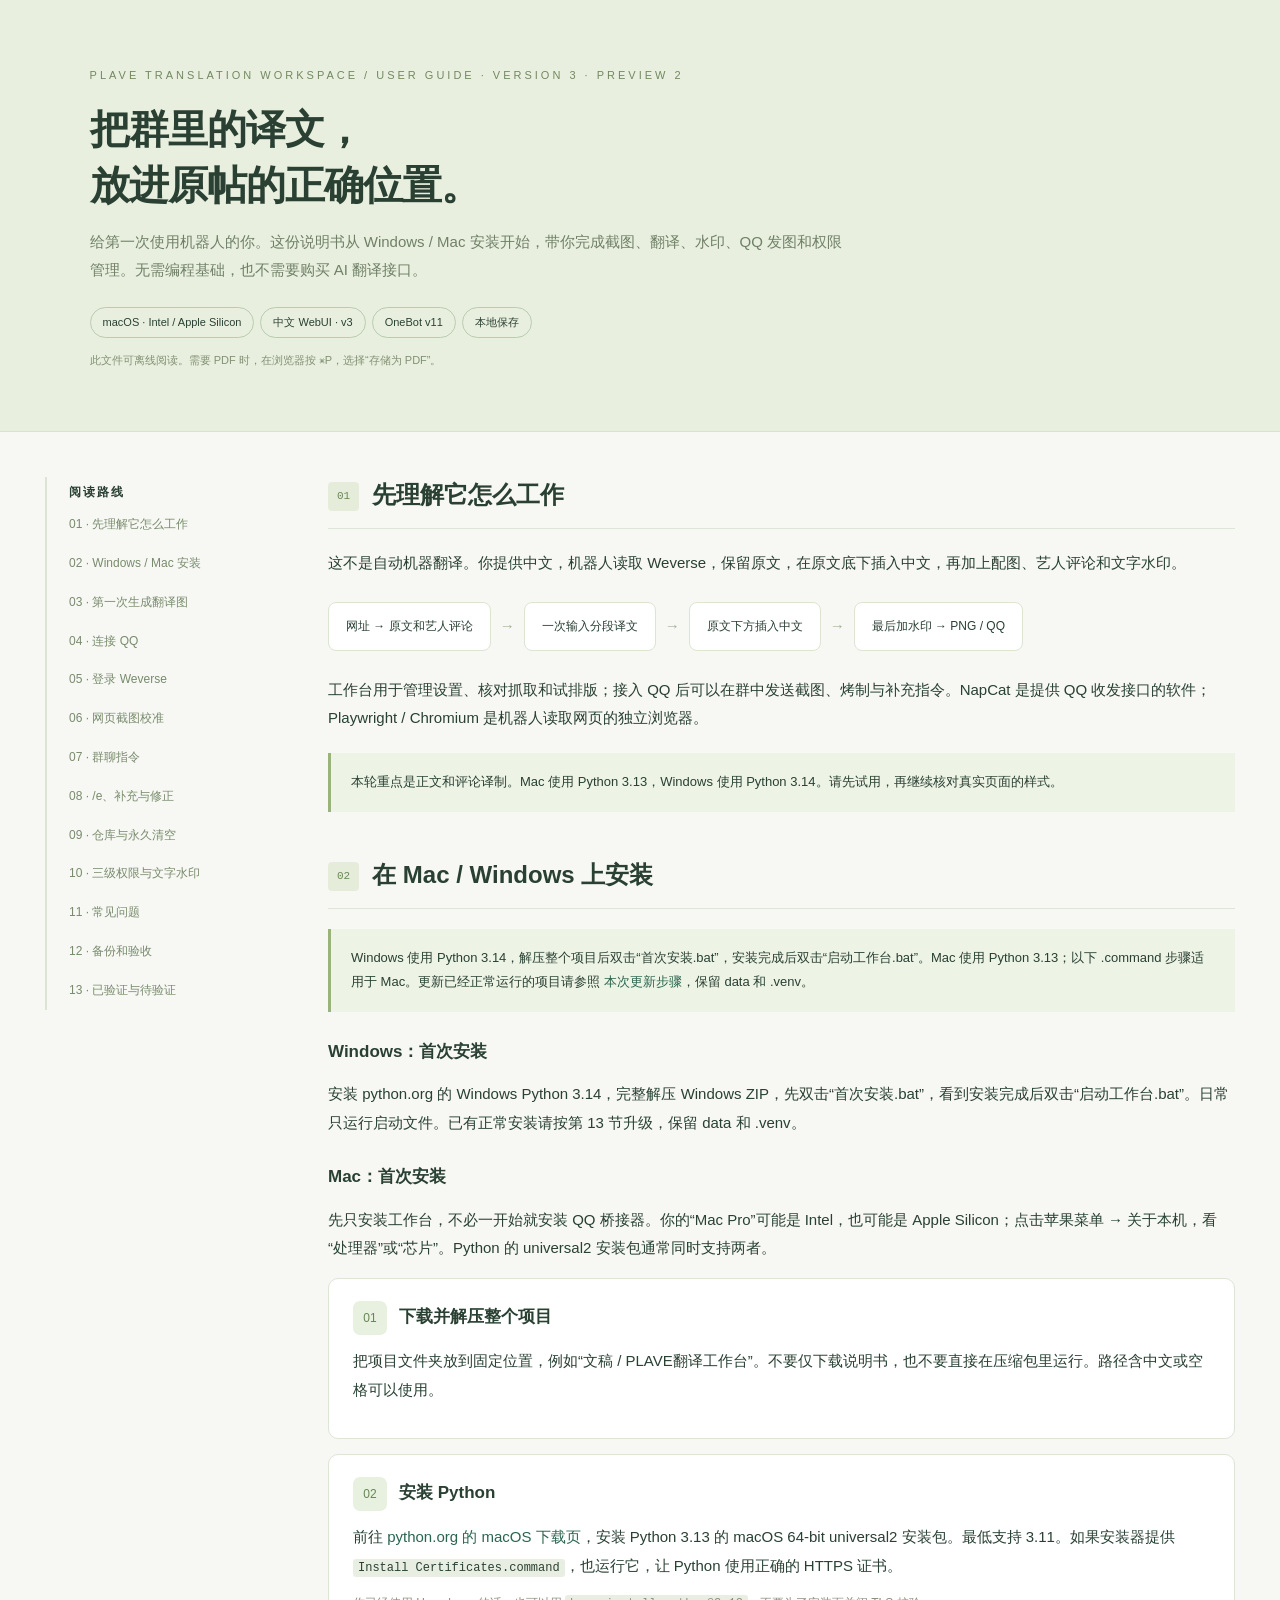
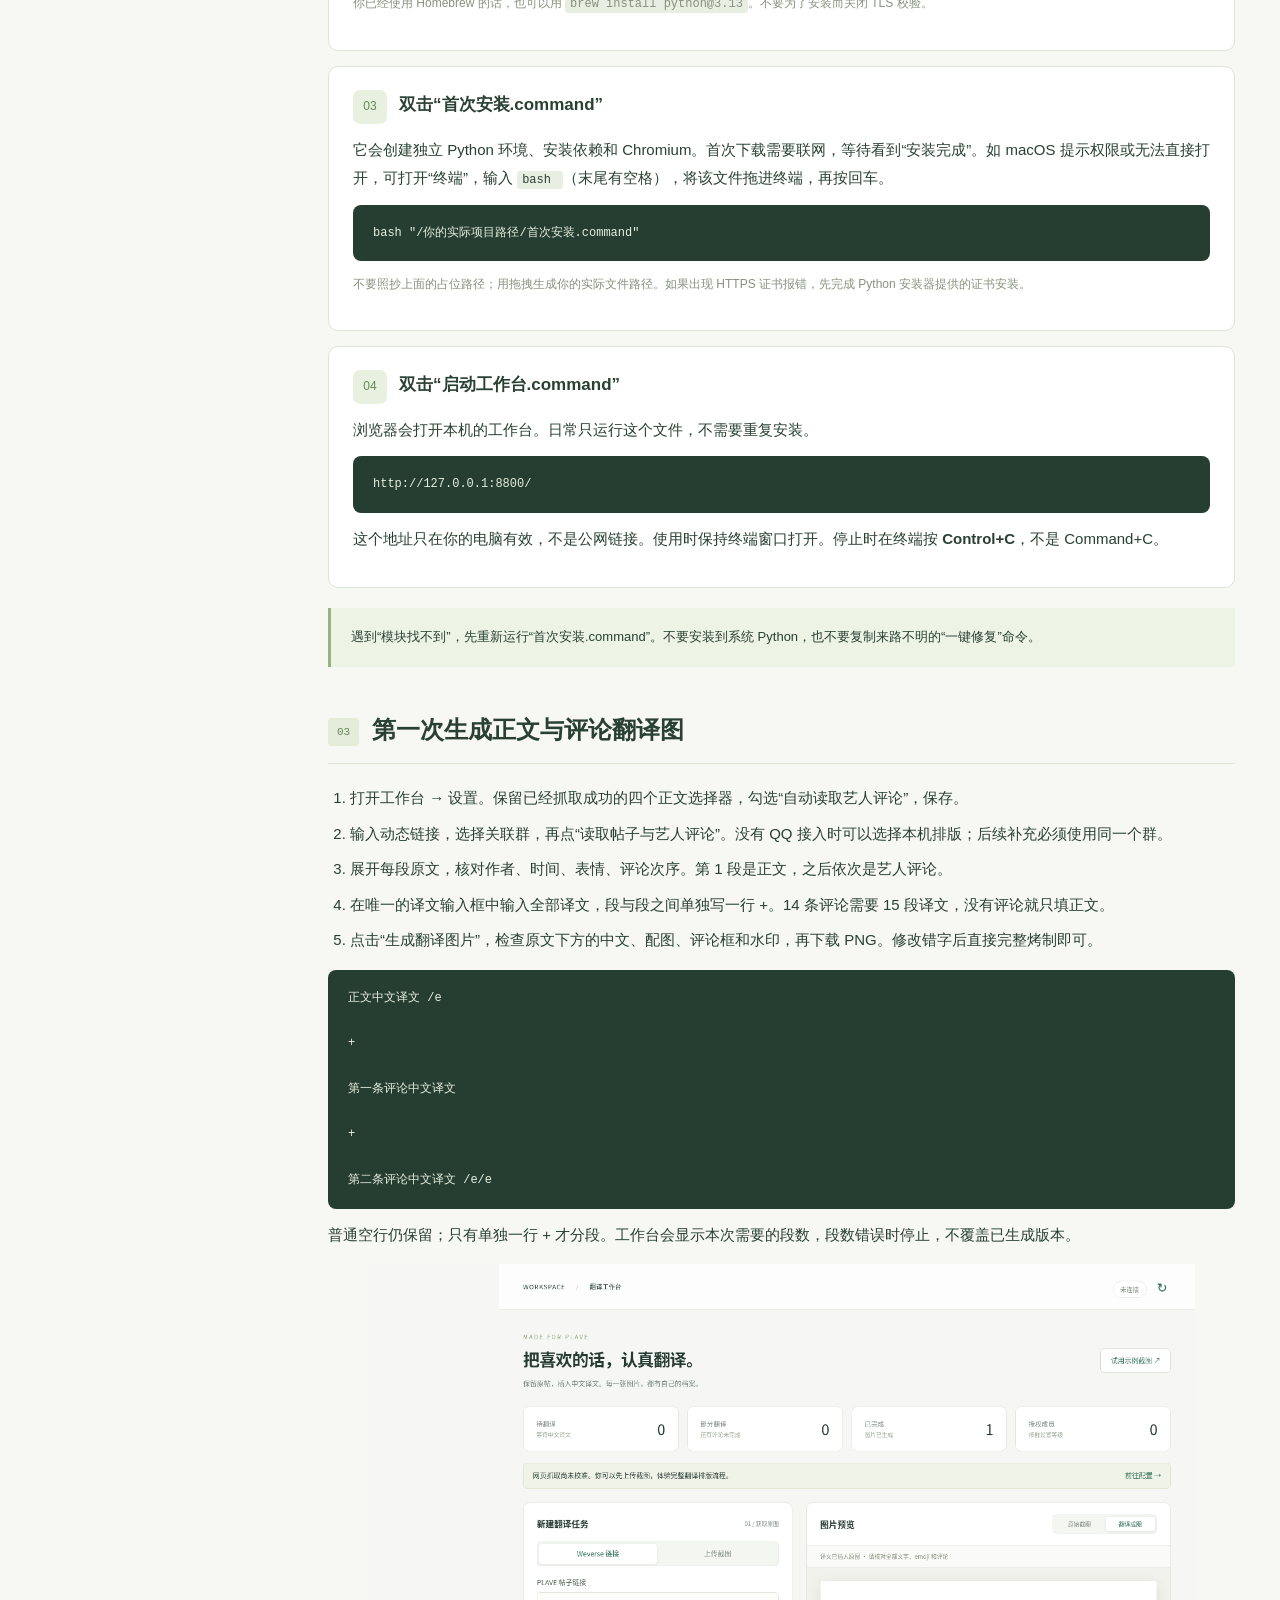
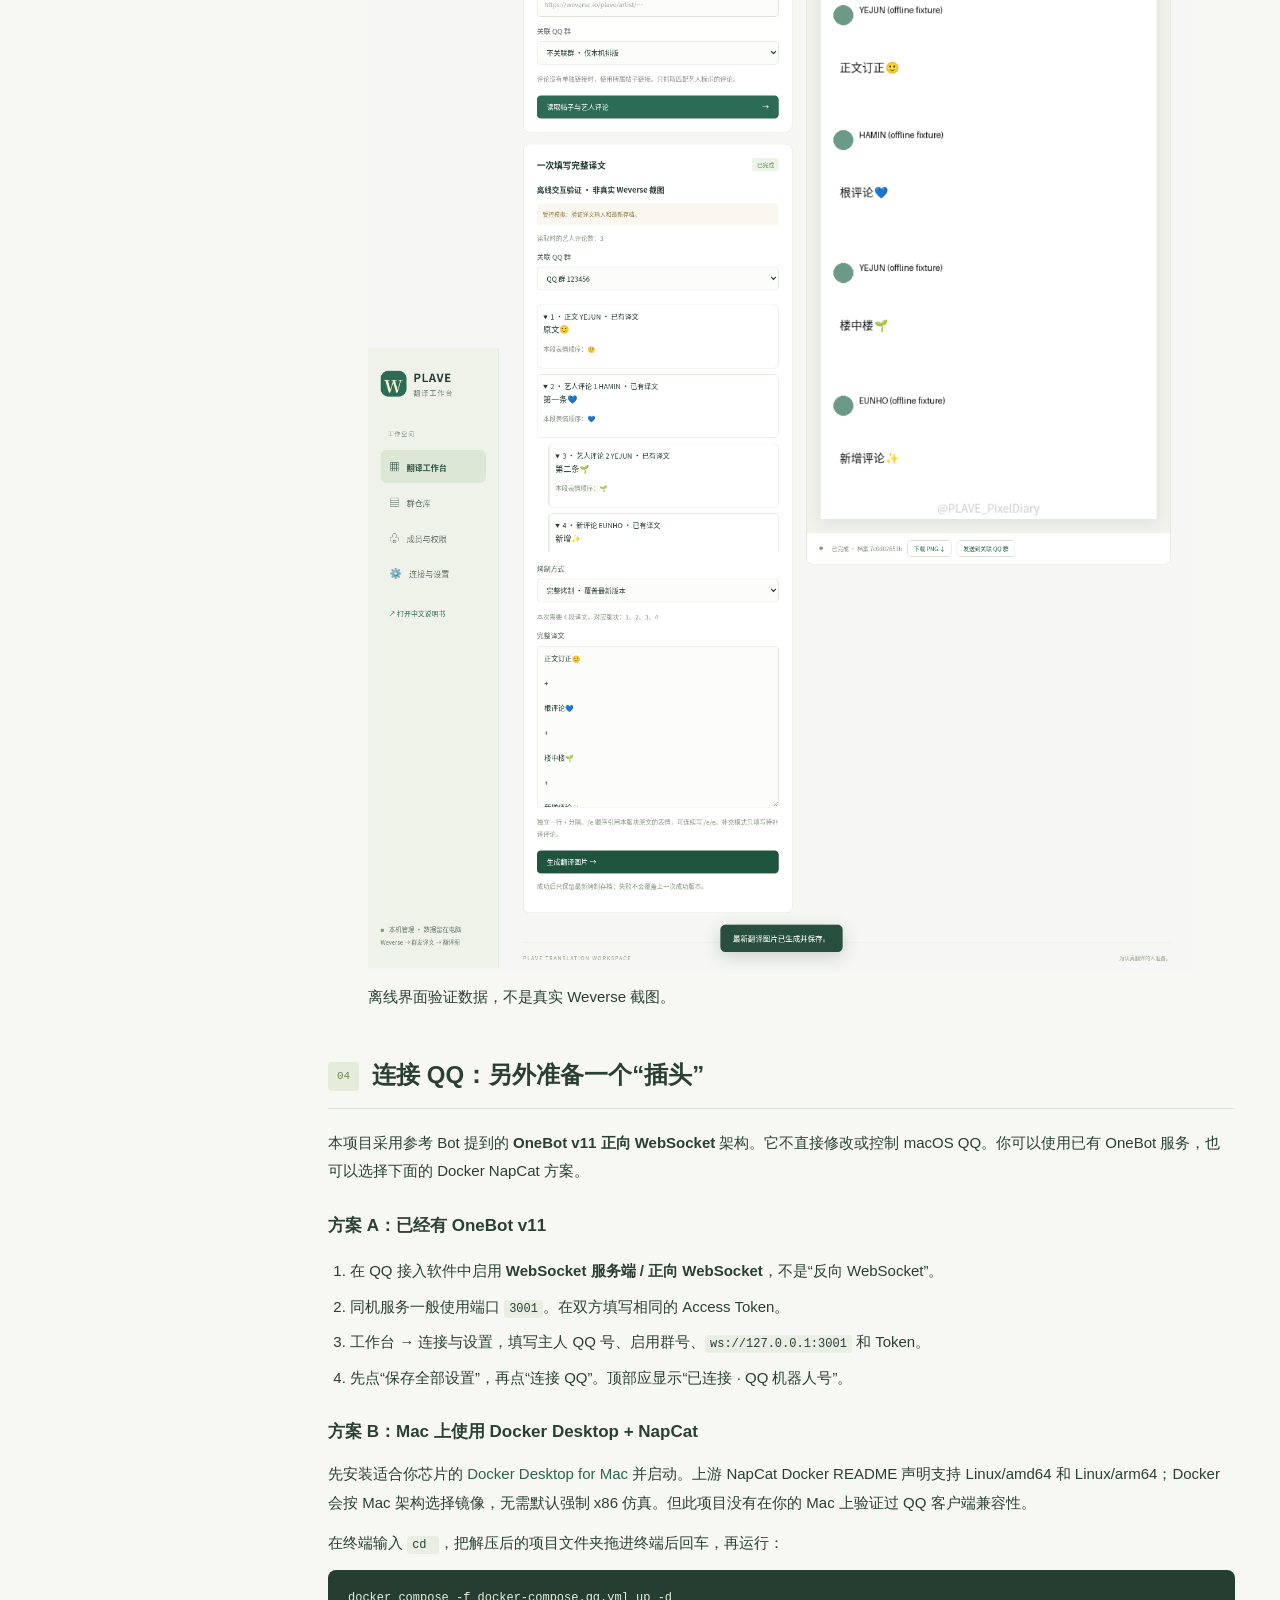
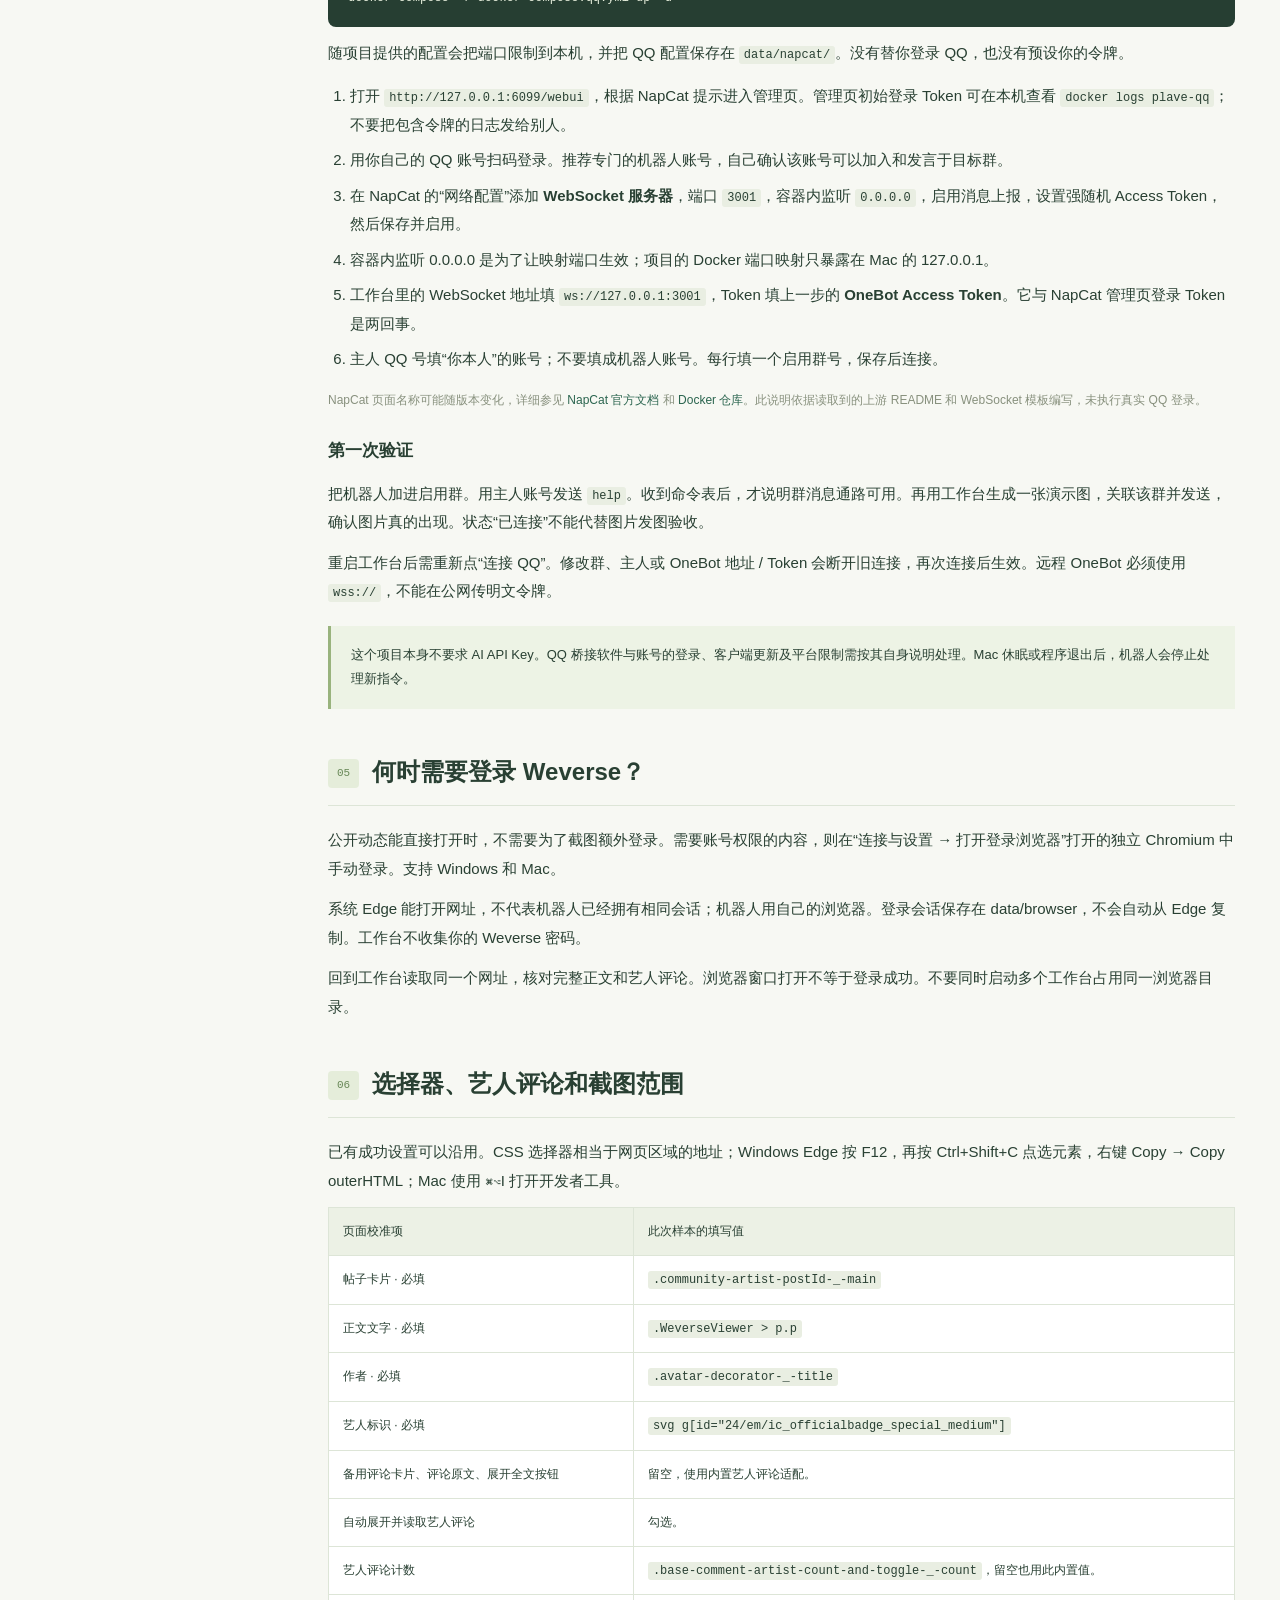
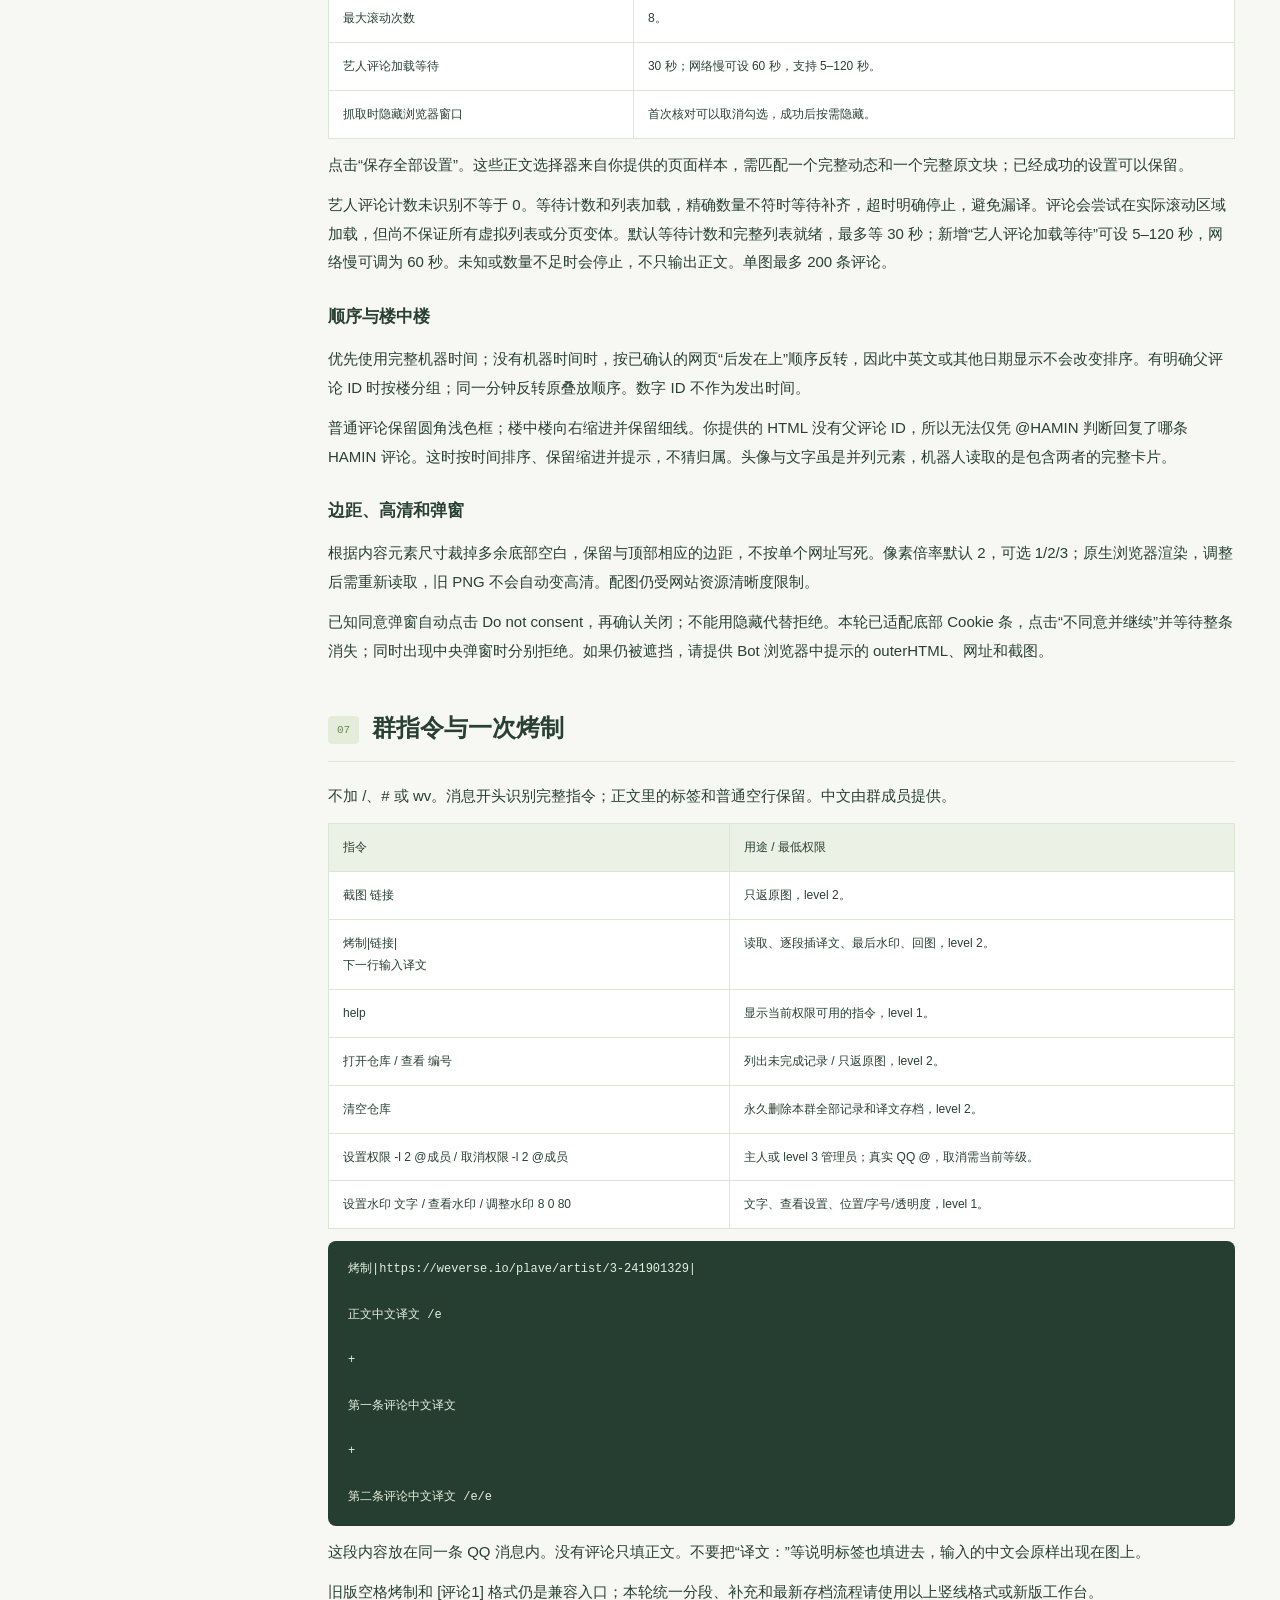
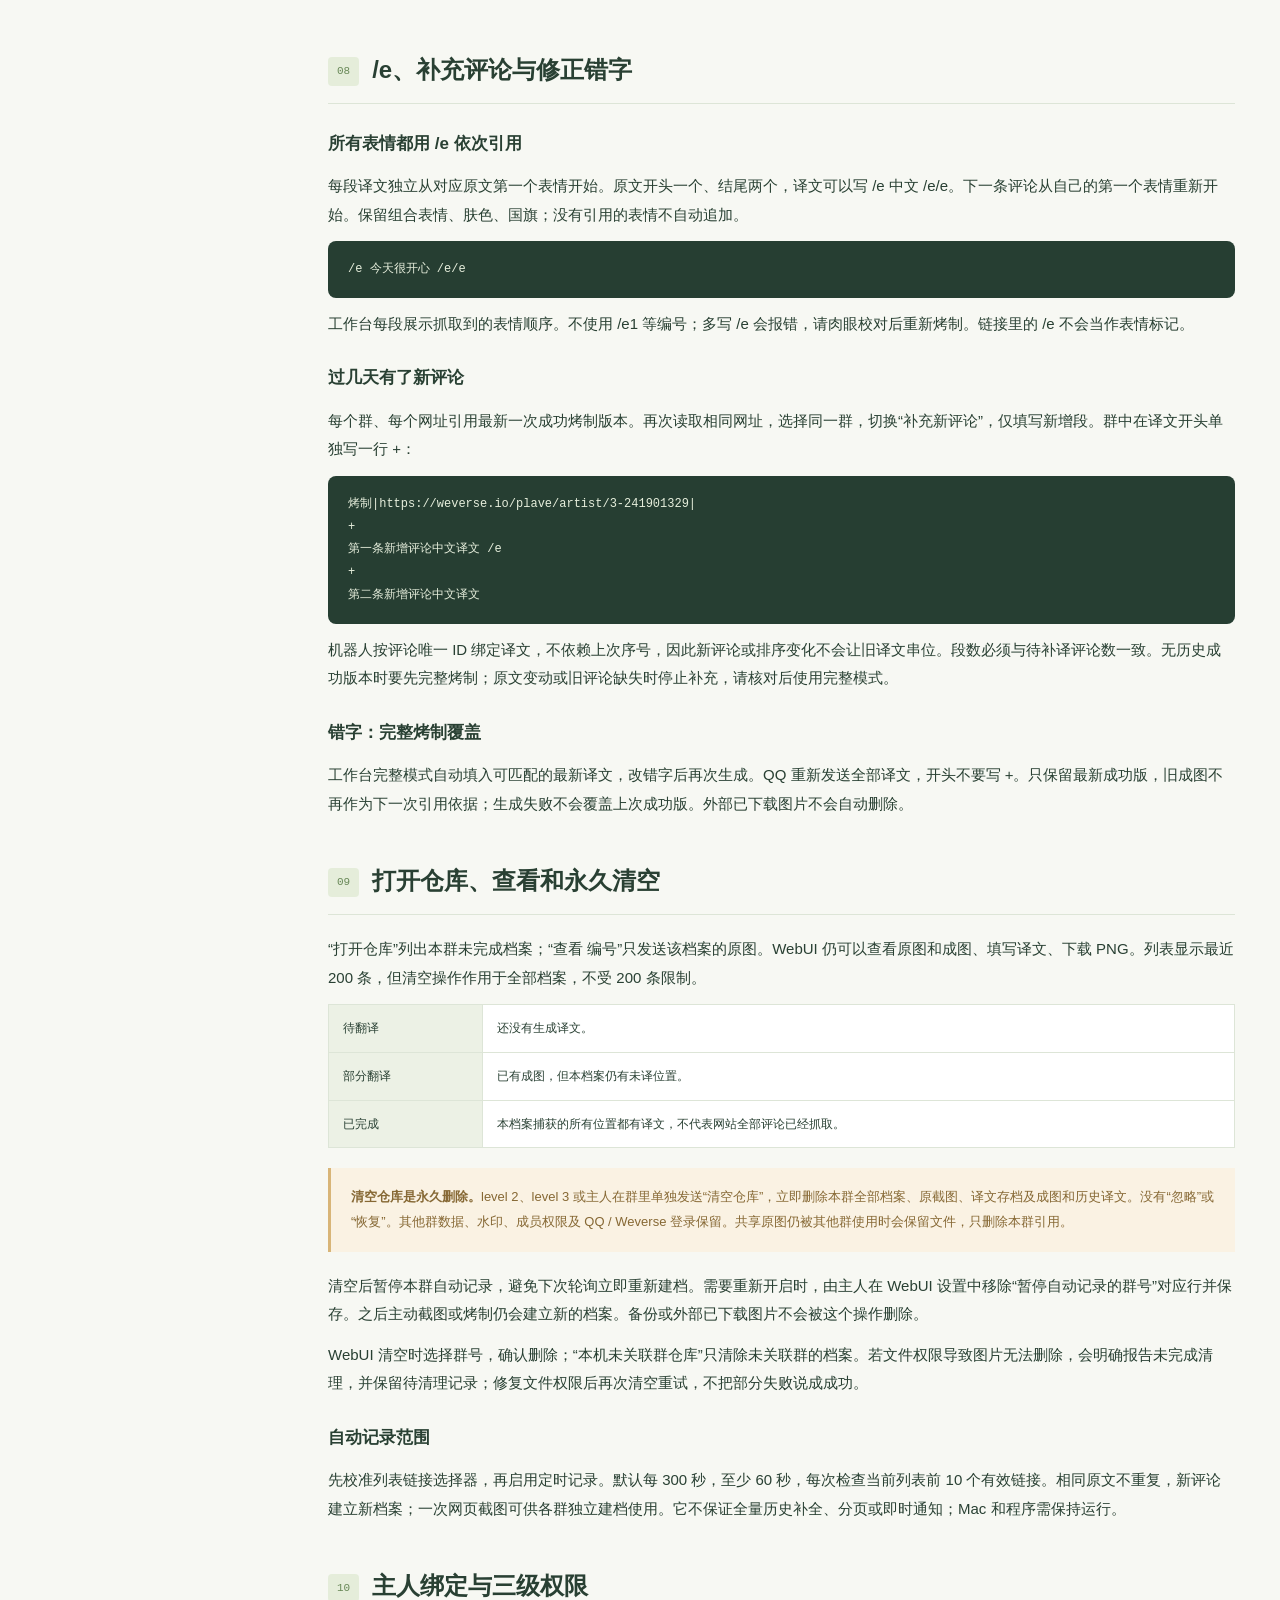
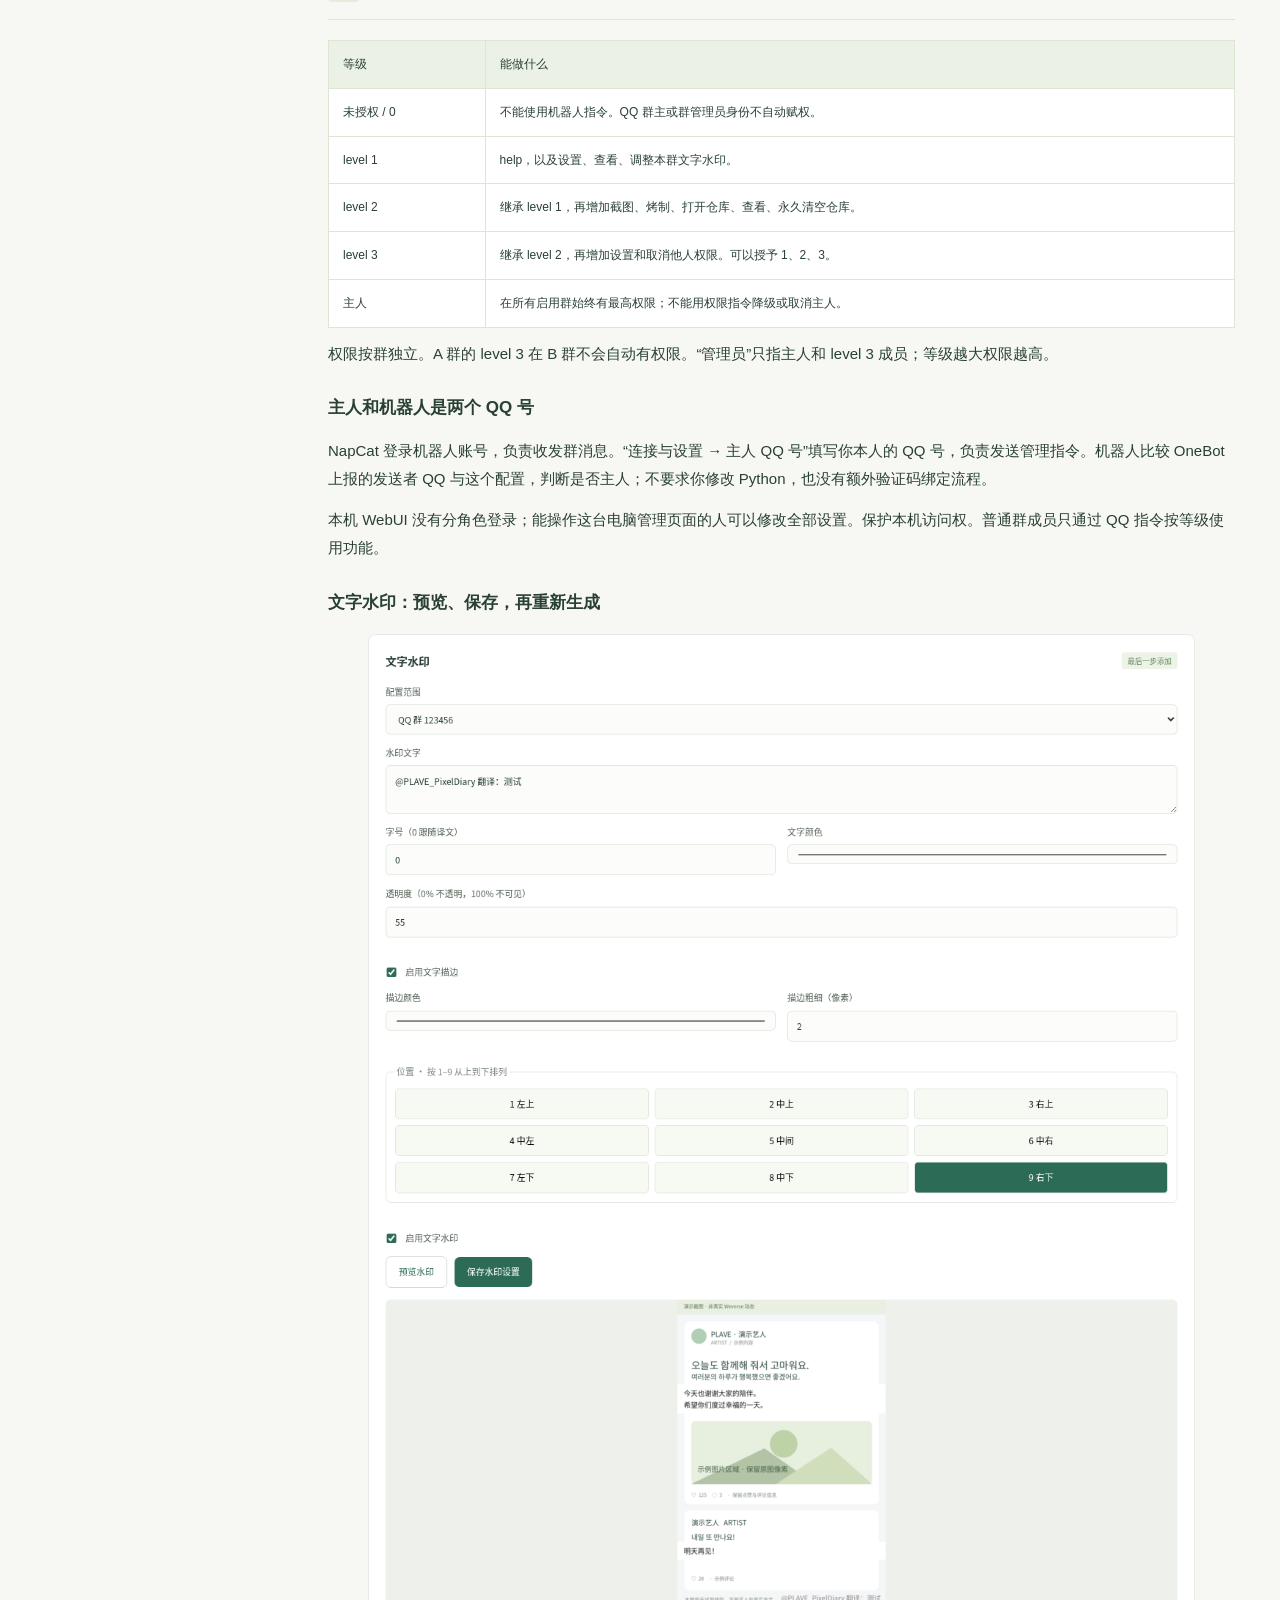
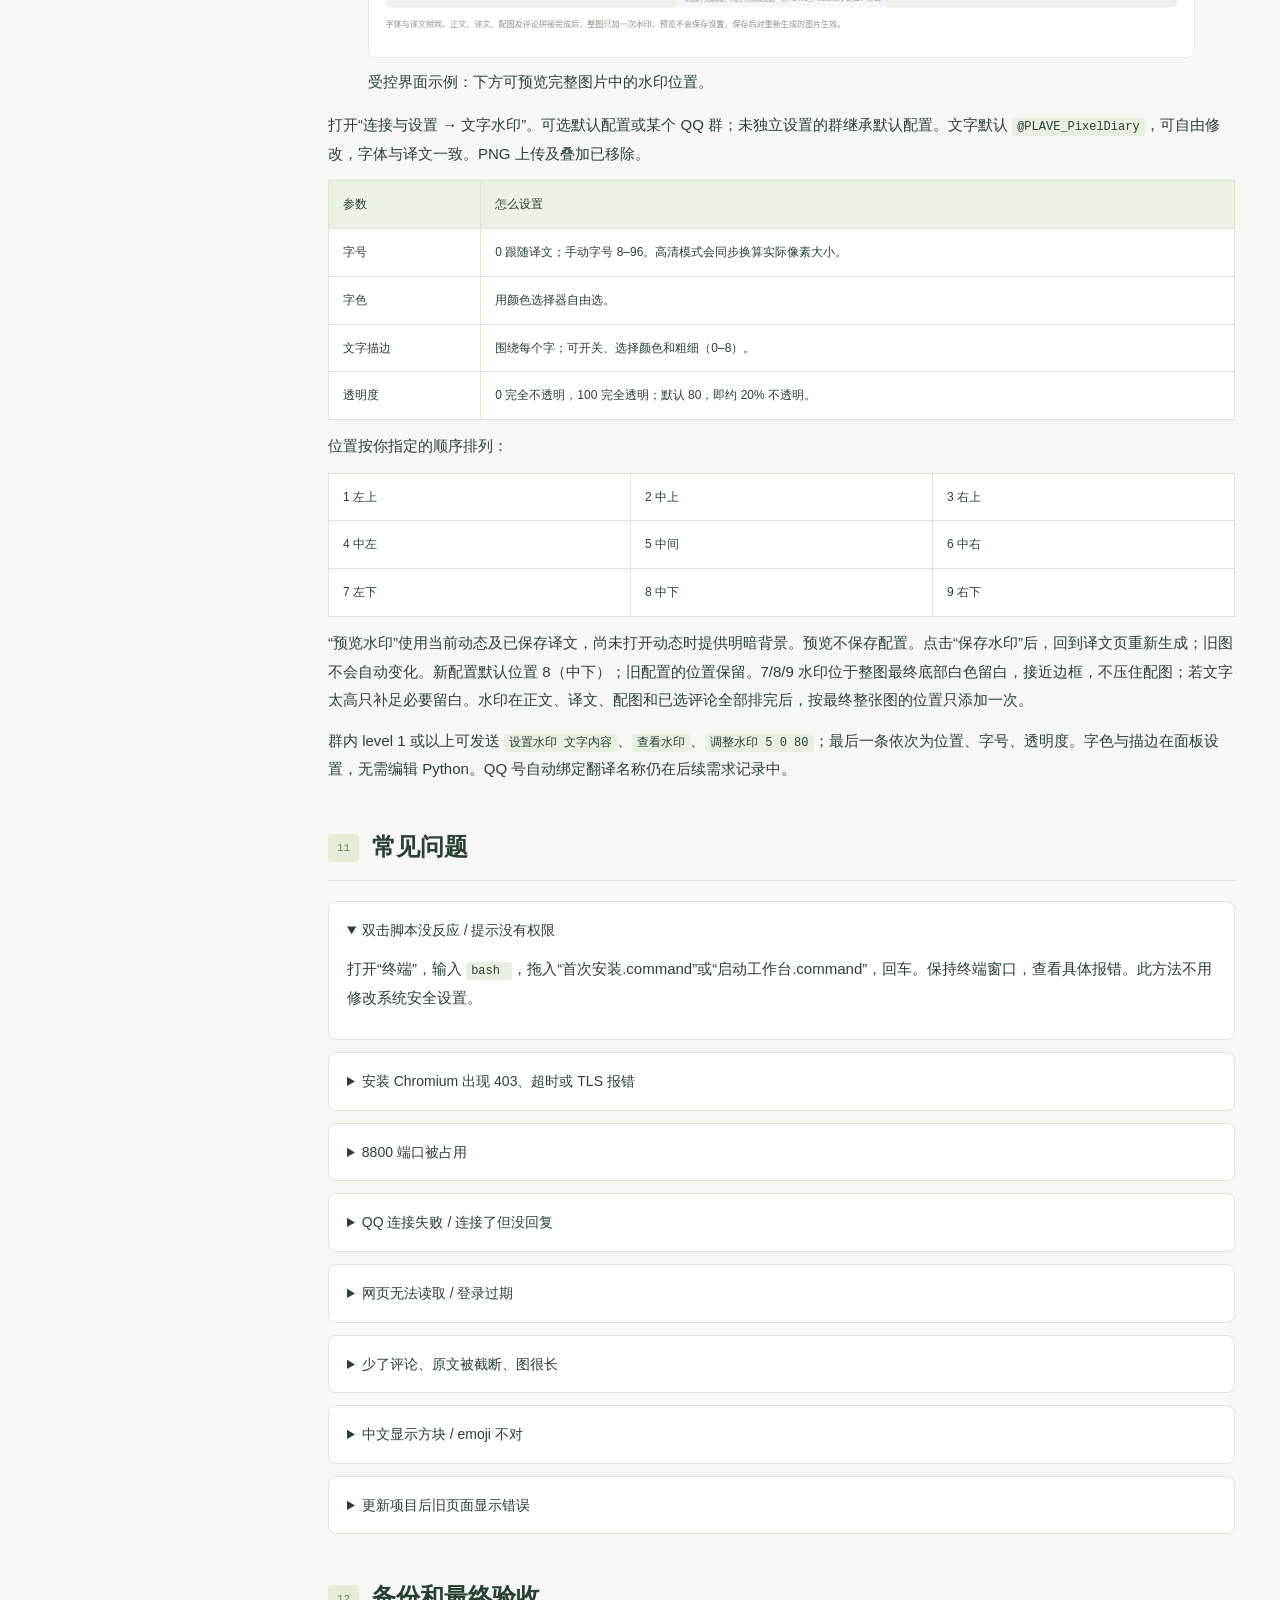
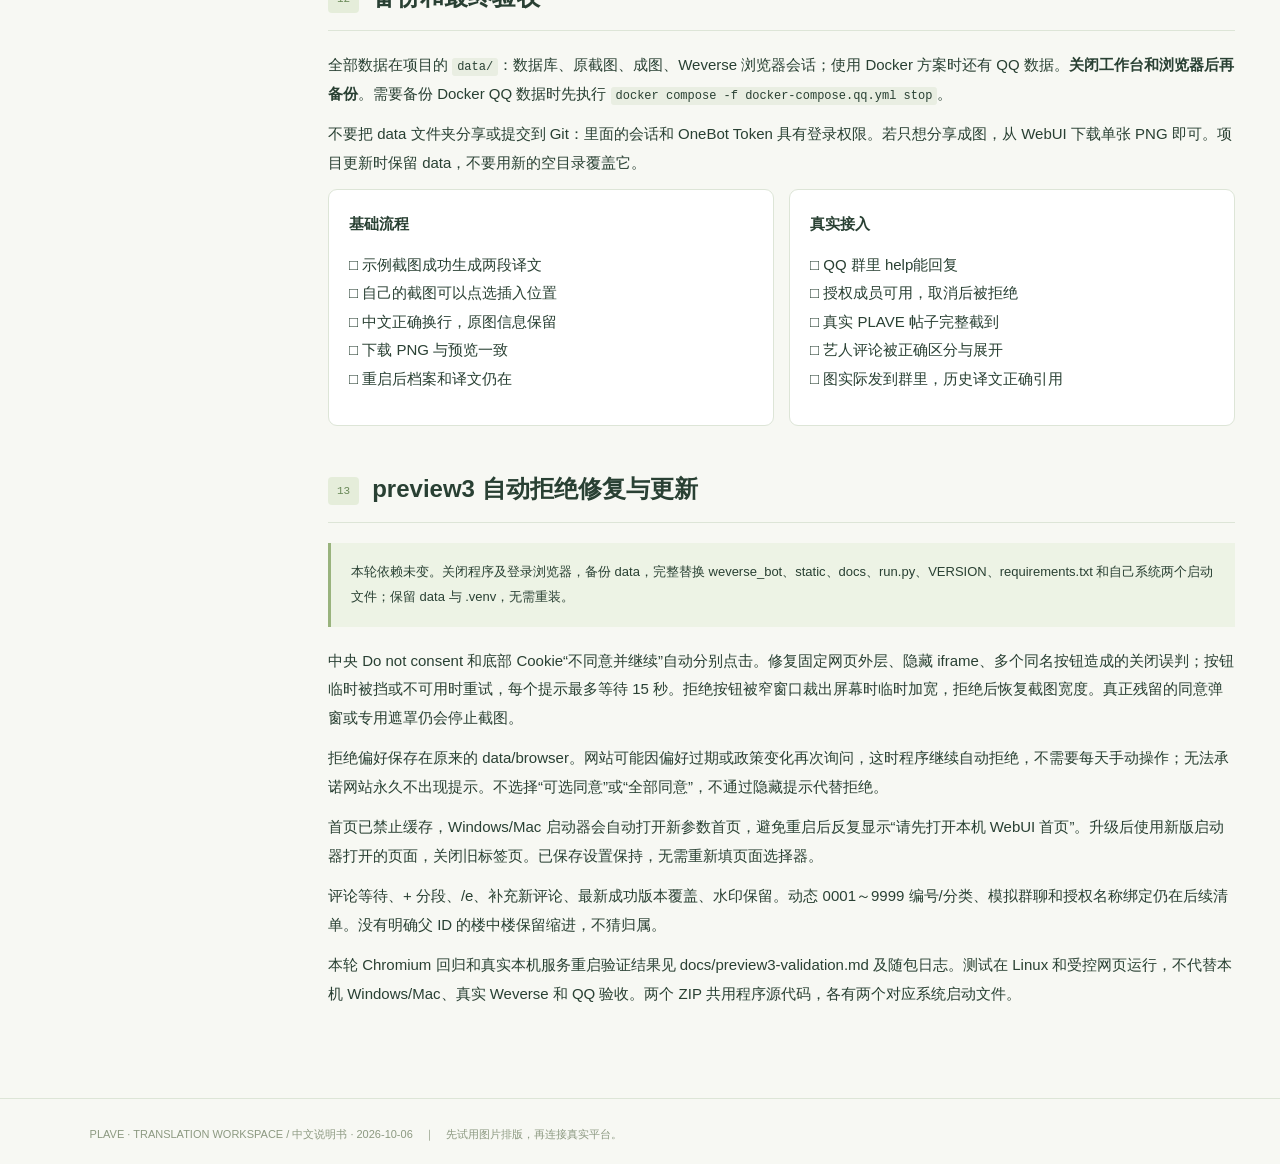
==== commit 80d7c42a: "Retry explicit consent rejection and refresh local WebUI sessions on restart" ====
--- a/docs/manual.html
+++ b/docs/manual.html
@@ -46,5 +46,5 @@
 <section id="permissions"><h2><small>10</small>主人绑定与三级权限</h2><table><thead><tr><th>等级</th><th>能做什么</th></tr></thead><tbody><tr><td>未授权 / 0</td><td>不能使用机器人指令。QQ 群主或群管理员身份不自动赋权。</td></tr><tr><td>level 1</td><td>help，以及设置、查看、调整本群文字水印。</td></tr><tr><td>level 2</td><td>继承 level 1，再增加截图、烤制、打开仓库、查看、永久清空仓库。</td></tr><tr><td>level 3</td><td>继承 level 2，再增加设置和取消他人权限。可以授予 1、2、3。</td></tr><tr><td>主人</td><td>在所有启用群始终有最高权限；不能用权限指令降级或取消主人。</td></tr></tbody></table><p>权限按群独立。A 群的 level 3 在 B 群不会自动有权限。“管理员”只指主人和 level 3 成员；等级越大权限越高。</p><h3>主人和机器人是两个 QQ 号</h3><p>NapCat 登录机器人账号，负责收发群消息。“连接与设置 → 主人 QQ 号”填写你本人的 QQ 号，负责发送管理指令。机器人比较 OneBot 上报的发送者 QQ 与这个配置，判断是否主人；不要求你修改 Python，也没有额外验证码绑定流程。</p><p>本机 WebUI 没有分角色登录；能操作这台电脑管理页面的人可以修改全部设置。保护本机访问权。普通群成员只通过 QQ 指令按等级使用功能。</p><h3>文字水印：预览、保存，再重新生成</h3><figure><img src="[data-uri]" style="width:100%;height:auto" alt="文字水印面板：文字、字号、字色、描边、透明度与九宫格位置"><figcaption>受控界面示例：下方可预览完整图片中的水印位置。</figcaption></figure><p>打开“连接与设置 → 文字水印”。可选默认配置或某个 QQ 群；未独立设置的群继承默认配置。文字默认 <code>@PLAVE_PixelDiary</code>，可自由修改，字体与译文一致。PNG 上传及叠加已移除。</p><table><thead><tr><th>参数</th><th>怎么设置</th></tr></thead><tbody><tr><td>字号</td><td>0 跟随译文；手动字号 8–96。高清模式会同步换算实际像素大小。</td></tr><tr><td>字色</td><td>用颜色选择器自由选。</td></tr><tr><td>文字描边</td><td>围绕每个字；可开关、选择颜色和粗细（0–8）。</td></tr><tr><td>透明度</td><td>0 完全不透明，100 完全透明；默认 80，即约 20% 不透明。</td></tr></tbody></table><p>位置按你指定的顺序排列：</p><table><tbody><tr><td>1 左上</td><td>2 中上</td><td>3 右上</td></tr><tr><td>4 中左</td><td>5 中间</td><td>6 中右</td></tr><tr><td>7 左下</td><td>8 中下</td><td>9 右下</td></tr></tbody></table><p>“预览水印”使用当前动态及已保存译文，尚未打开动态时提供明暗背景。预览不保存配置。点击“保存水印”后，回到译文页重新生成；旧图不会自动变化。新配置默认位置 8（中下）；旧配置的位置保留。7/8/9 水印位于整图最终底部白色留白，接近边框，不压住配图；若文字太高只补足必要留白。水印在正文、译文、配图和已选评论全部排完后，按最终整张图的位置只添加一次。</p><p>群内 level 1 或以上可发送 <code>设置水印 文字内容</code>、<code>查看水印</code>、<code>调整水印 5 0 80</code>；最后一条依次为位置、字号、透明度。字色与描边在面板设置，无需编辑 Python。QQ 号自动绑定翻译名称仍在后续需求记录中。</p></section>
 <section id="troubleshooting"><h2><small>11</small>常见问题</h2><details open><summary>双击脚本没反应 / 提示没有权限</summary><div><p>打开“终端”，输入 <code>bash </code>，拖入“首次安装.command”或“启动工作台.command”，回车。保持终端窗口，查看具体报错。此方法不用修改系统安全设置。</p></div></details><details><summary>安装 Chromium 出现 403、超时或 TLS 报错</summary><div><p>403 多为网络阻挡，超时多为下载不可达。下载通常访问 <code>cdn.playwright.dev</code>、<code>storage.googleapis.com</code> 等官方地址。检查你所在网络的访问限制；不要关闭证书验证或从不可信镜像取可执行文件。TLS 证书错误先运行 Python 安装器提供的 Install Certificates.command，再重试首次安装。</p></div></details><details><summary>8800 端口被占用</summary><div><p>可能有另一个工作台仍在运行。关闭你自己启动的旧终端进程，或者在项目目录运行：</p><pre>.venv/bin/python run.py --port 8802</pre><p>然后打开 <code>http://127.0.0.1:8802/</code>。换端口启动不会自动修改默认启动脚本。</p></div></details><details><summary>QQ 连接失败 / 连接了但没回复</summary><div><p>确认是正向 WebSocket，NapCat 已登录 QQ 且上报群消息；Docker 容器内服务器监听 0.0.0.0:3001，本机映射 127.0.0.1:3001；OneBot Access Token 两边一致；主人 QQ 号、启用群和成员权限正确。先用主人发送 help。不要运行两个相同 Bot 实例，否则可能双重回复。</p></div></details><details><summary>网页无法读取 / 登录过期</summary><div><p>先在独立登录浏览器里确认你能访问这条帖子，然后检查正文 / 艺人标识选择器是否变化。明确提示登录失效时重新登录；没有找到帖子也可能是选择器错误，不要只反复输密码。云端代理 403 不等于账号登录过期。</p></div></details><details><summary>少了评论、原文被截断、图很长</summary><div><p>检查展开全文、页面是否加载完、评论是否在独立弹窗或虚拟列表里。超长图片会被限制：上传 12 MB / 2400 万像素，生成最大高 40000 像素 / 4800 万像素，单图最多 201 个译文位置。必要时分批截图。发送到 QQ 的图片另限 16 MB。不要把未加载评论当成“没有评论”。</p></div></details><details><summary>中文显示方块 / emoji 不对</summary><div><p>Mac 通常自动使用 <code>/System/Library/Fonts/PingFang.ttc</code>。可在设置里指定你自己的中文字库路径。原文和译文都由 Chromium 使用系统彩色 emoji 字体绘制。/e 引用该段原文表情，组合字素不拆开换行。请先预览核对。</p></div></details><details><summary>更新项目后旧页面显示错误</summary><div><p>同时替换 weverse_bot 和 static，停止旧服务再重新启动，浏览器按 Ctrl+F5（Windows）或 ⌘Shift+R（Mac）刷新。本轮依赖未变，无需重装。保护原来的 data 文件夹。页面提示“已过期”时刷新，以获取新的本机会话。</p></div></details></section>
 <section id="backup"><h2><small>12</small>备份和最终验收</h2><p>全部数据在项目的 <code>data/</code>：数据库、原截图、成图、Weverse 浏览器会话；使用 Docker 方案时还有 QQ 数据。<strong>关闭工作台和浏览器后再备份</strong>。需要备份 Docker QQ 数据时先执行 <code>docker compose -f docker-compose.qq.yml stop</code>。</p><p>不要把 data 文件夹分享或提交到 Git：里面的会话和 OneBot Token 具有登录权限。若只想分享成图，从 WebUI 下载单张 PNG 即可。项目更新时保留 data，不要用新的空目录覆盖它。</p><div class="checklist"><div><h3>基础流程</h3><p>□ 示例截图成功生成两段译文<br>□ 自己的截图可以点选插入位置<br>□ 中文正确换行，原图信息保留<br>□ 下载 PNG 与预览一致<br>□ 重启后档案和译文仍在</p></div><div><h3>真实接入</h3><p>□ QQ 群里 help能回复<br>□ 授权成员可用，取消后被拒绝<br>□ 真实 PLAVE 帖子完整截到<br>□ 艺人评论被正确区分与展开<br>□ 图实际发到群里，历史译文正确引用</p></div></div></section>
-<section id="delivery"><h2><small>13</small>preview2 更新与实际验证</h2><div class="callout">本轮依赖未变。更新时关闭程序及登录浏览器，备份 data，同时替换 weverse_bot、static、docs、run.py 和自己系统的两个启动文件；保留 data 与 .venv，无需重装。</div><p>本轮在 v3 译制功能上修复底部 Cookie 拒绝、评论加载等待和数量核对，并让排序不依赖日期显示语言。原有统一译文框、+ 分段、/e、补充新评论、最新存档覆盖和底部水印保留。网址语言参数继续移除。</p><p>89 项自动测试通过，覆盖延迟加载、Cookie 条及语言无关排序，并有浏览器界面和本地 WebSocket 模拟群聊验证。14 条艺人评论样本来自你提供的 HTML。测试在 Linux 的 Chromium 运行，不代替本机 Windows/Mac 安装、真实 Weverse 和 QQ 验收。最新说明与原始结果见 docs/preview2-validation.md。</p><p>动态 0001～9999 编号/分类、模拟群聊页面和授权名称绑定仍在后续清单，未包含在本轮评论译制试用版。已适配你提供的底部 Cookie 条；没有明确父 ID 的楼中楼保留缩进，不猜归属。</p><p>两个 ZIP 共用源代码，分别包含 Windows 或 Mac 启动文件。真实样式请先试用再继续调整。</p></section>
+<section id="delivery"><h2><small>13</small>preview3 自动拒绝修复与更新</h2><div class="callout">本轮依赖未变。关闭程序及登录浏览器，备份 data，完整替换 weverse_bot、static、docs、run.py、VERSION、requirements.txt 和自己系统两个启动文件；保留 data 与 .venv，无需重装。</div><p>中央 Do not consent 和底部 Cookie“不同意并继续”自动分别点击。修复固定网页外层、隐藏 iframe、多个同名按钮造成的关闭误判；按钮临时被挡或不可用时重试，每个提示最多等待 15 秒。拒绝按钮被窄窗口裁出屏幕时临时加宽，拒绝后恢复截图宽度。真正残留的同意弹窗或专用遮罩仍会停止截图。</p><p>拒绝偏好保存在原来的 data/browser。网站可能因偏好过期或政策变化再次询问，这时程序继续自动拒绝，不需要每天手动操作；无法承诺网站永久不出现提示。不选择“可选同意”或“全部同意”，不通过隐藏提示代替拒绝。</p><p>首页已禁止缓存，Windows/Mac 启动器会自动打开新参数首页，避免重启后反复显示“请先打开本机 WebUI 首页”。升级后使用新版启动器打开的页面，关闭旧标签页。已保存设置保持，无需重新填页面选择器。</p><p>评论等待、+ 分段、/e、补充新评论、最新成功版本覆盖、水印保留。动态 0001～9999 编号/分类、模拟群聊和授权名称绑定仍在后续清单。没有明确父 ID 的楼中楼保留缩进，不猜归属。</p><p>本轮 Chromium 回归和真实本机服务重启验证结果见 docs/preview3-validation.md 及随包日志。测试在 Linux 和受控网页运行，不代替本机 Windows/Mac、真实 Weverse 和 QQ 验收。两个 ZIP 共用程序源代码，各有两个对应系统启动文件。</p></section>
 </main></div><footer>PLAVE · TRANSLATION WORKSPACE / 中文说明书 · 2026-10-06　｜　先试用图片排版，再连接真实平台。</footer></body></html>
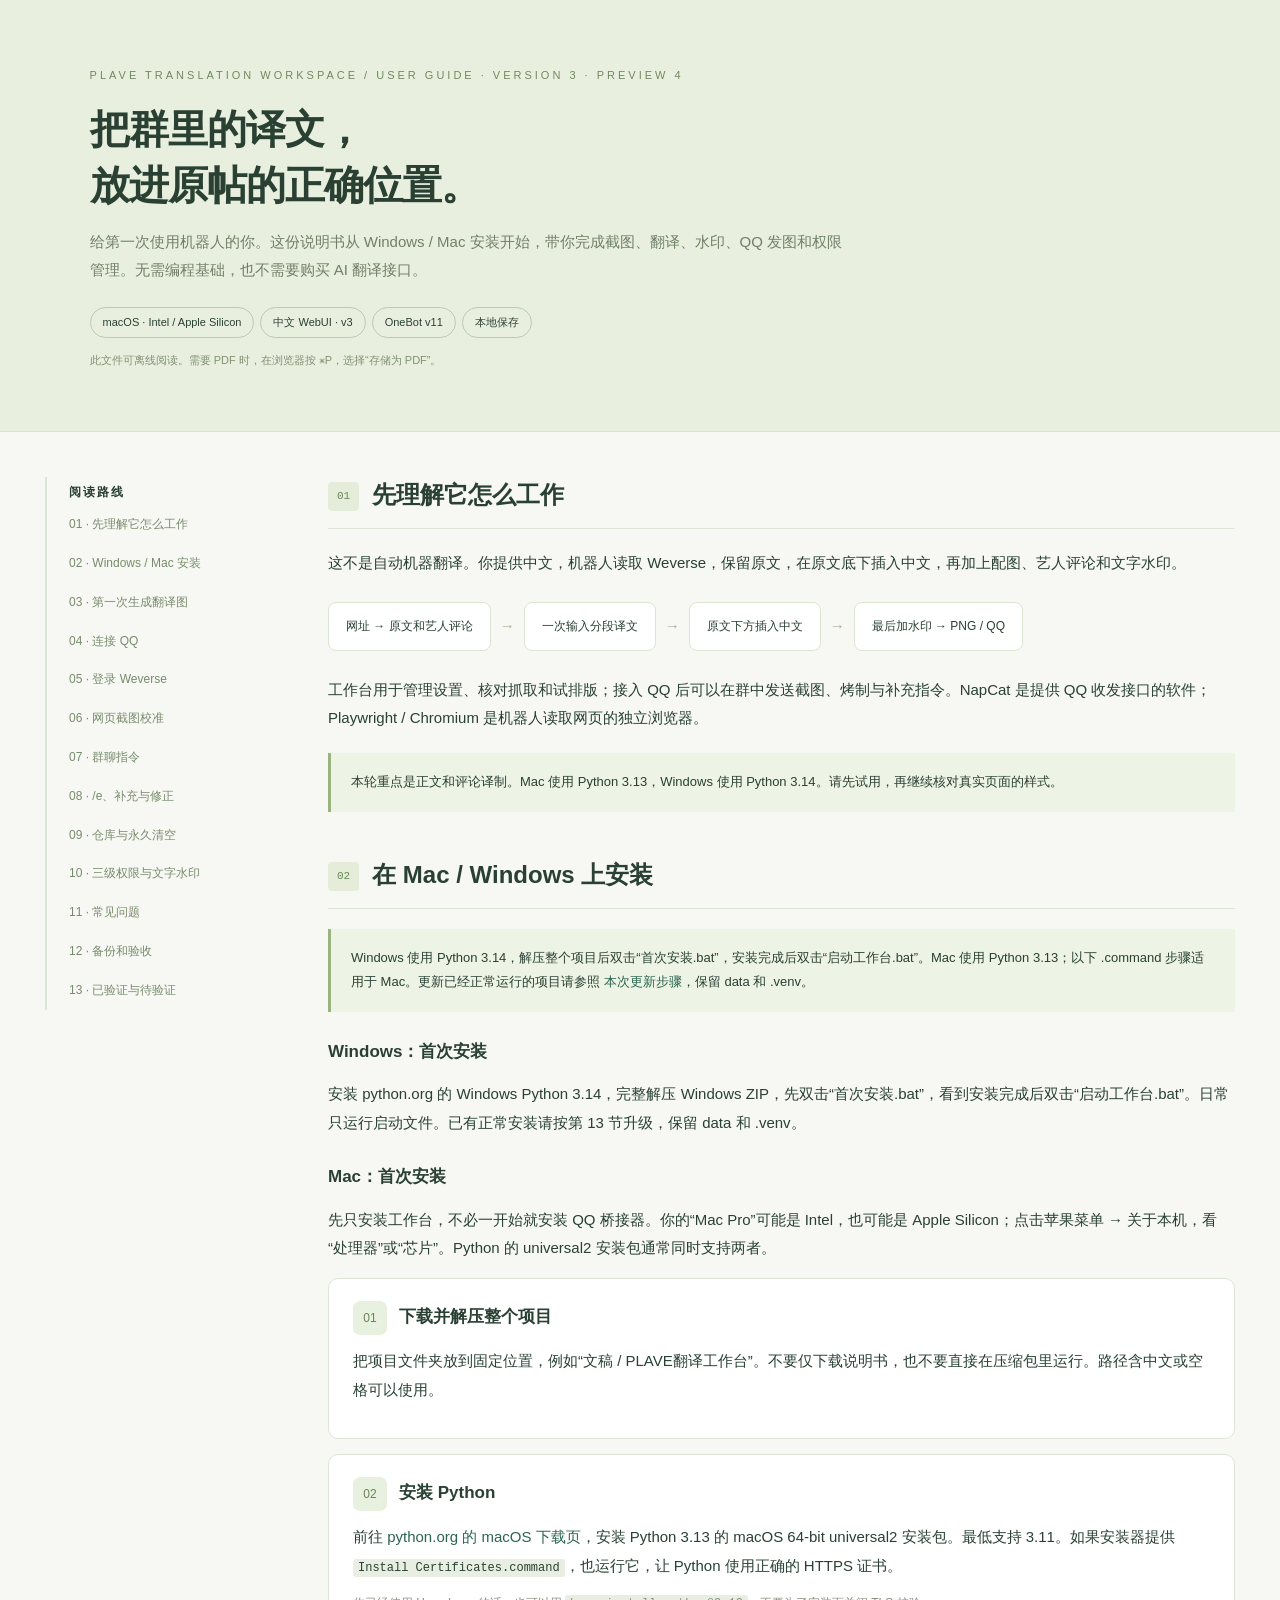
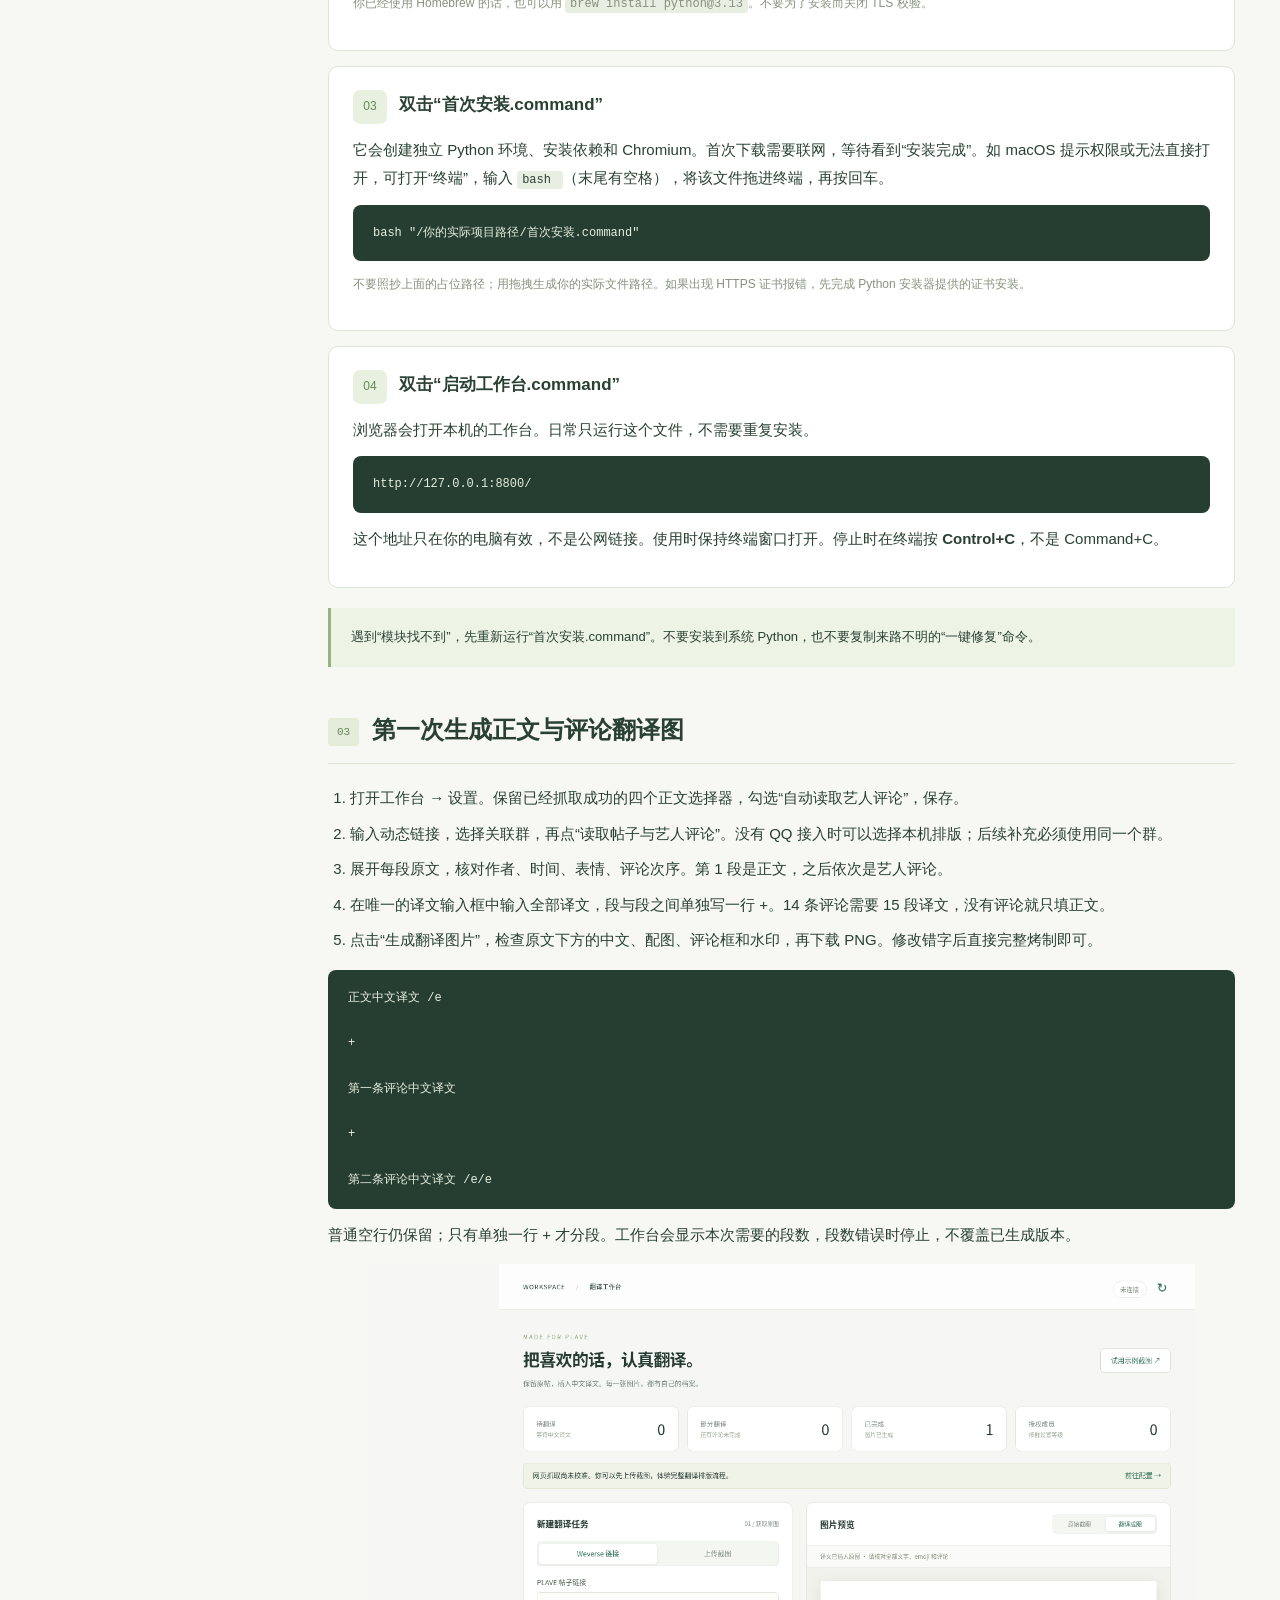
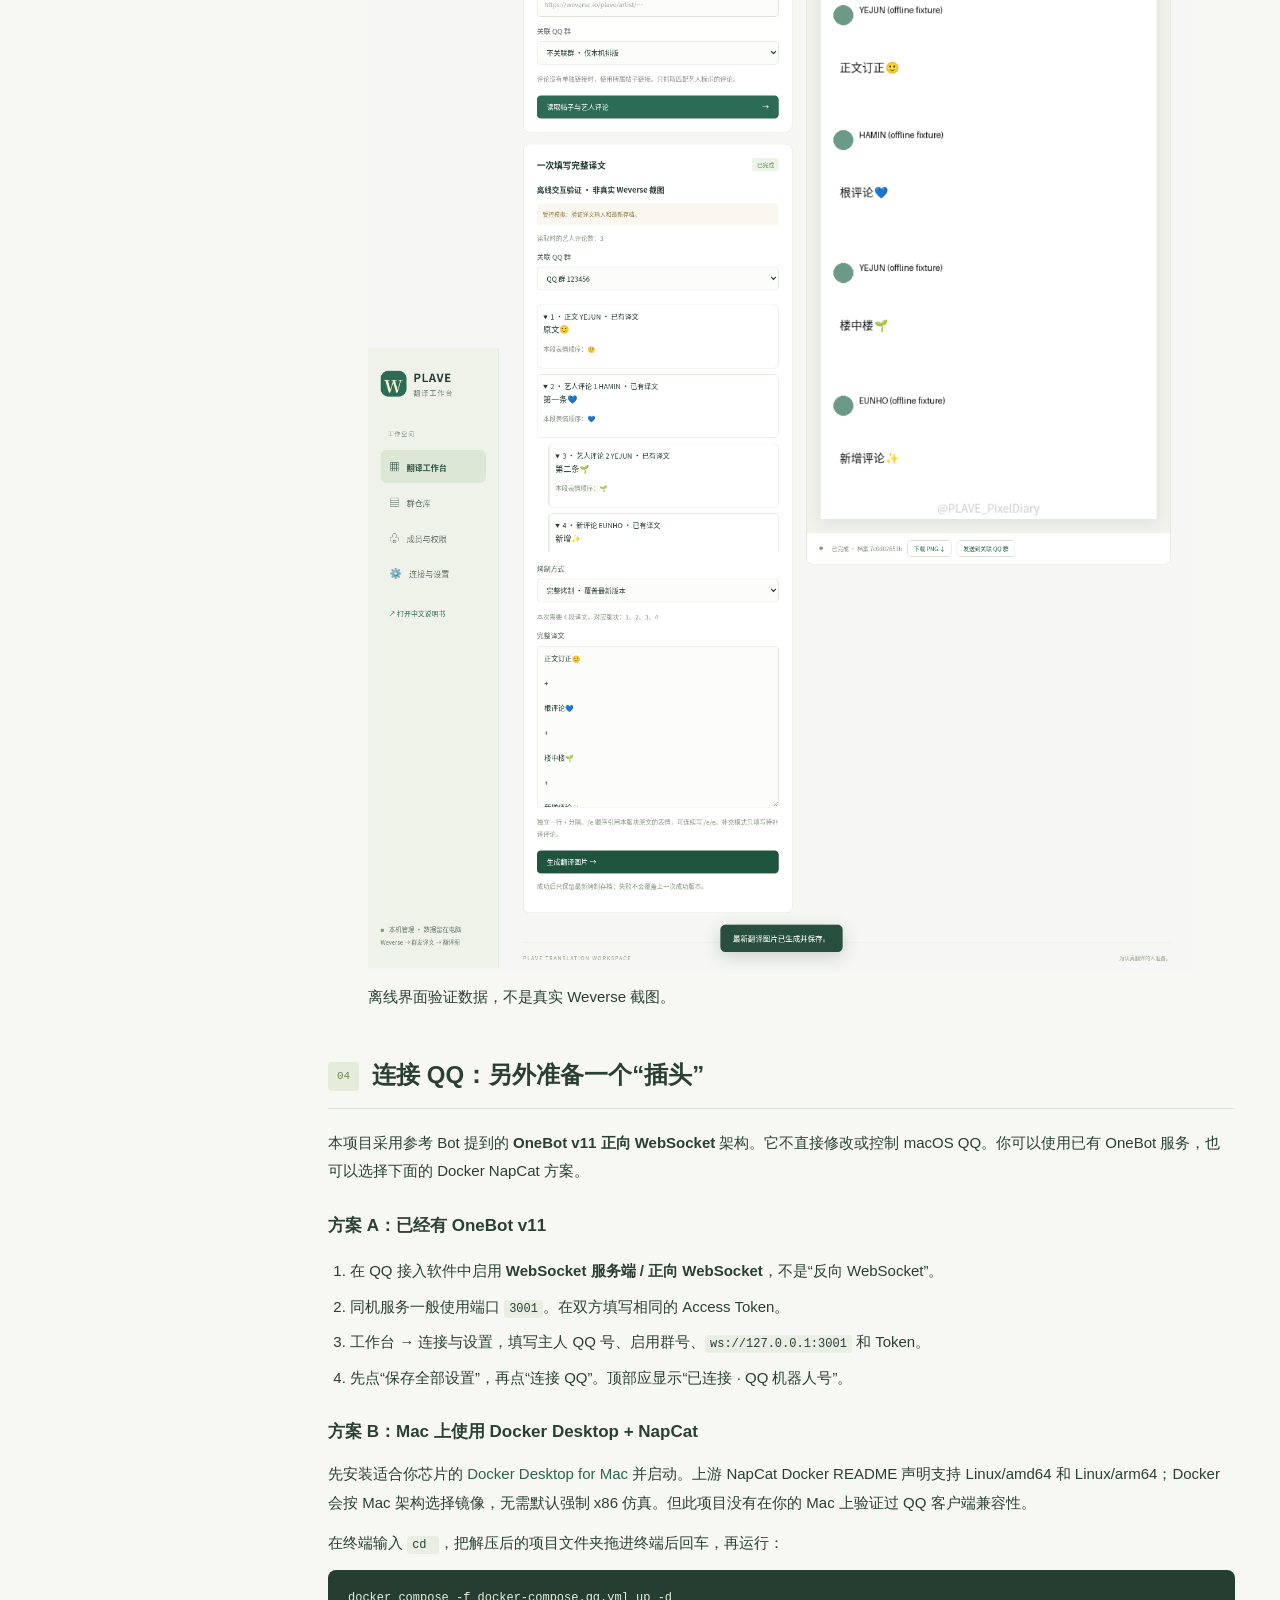
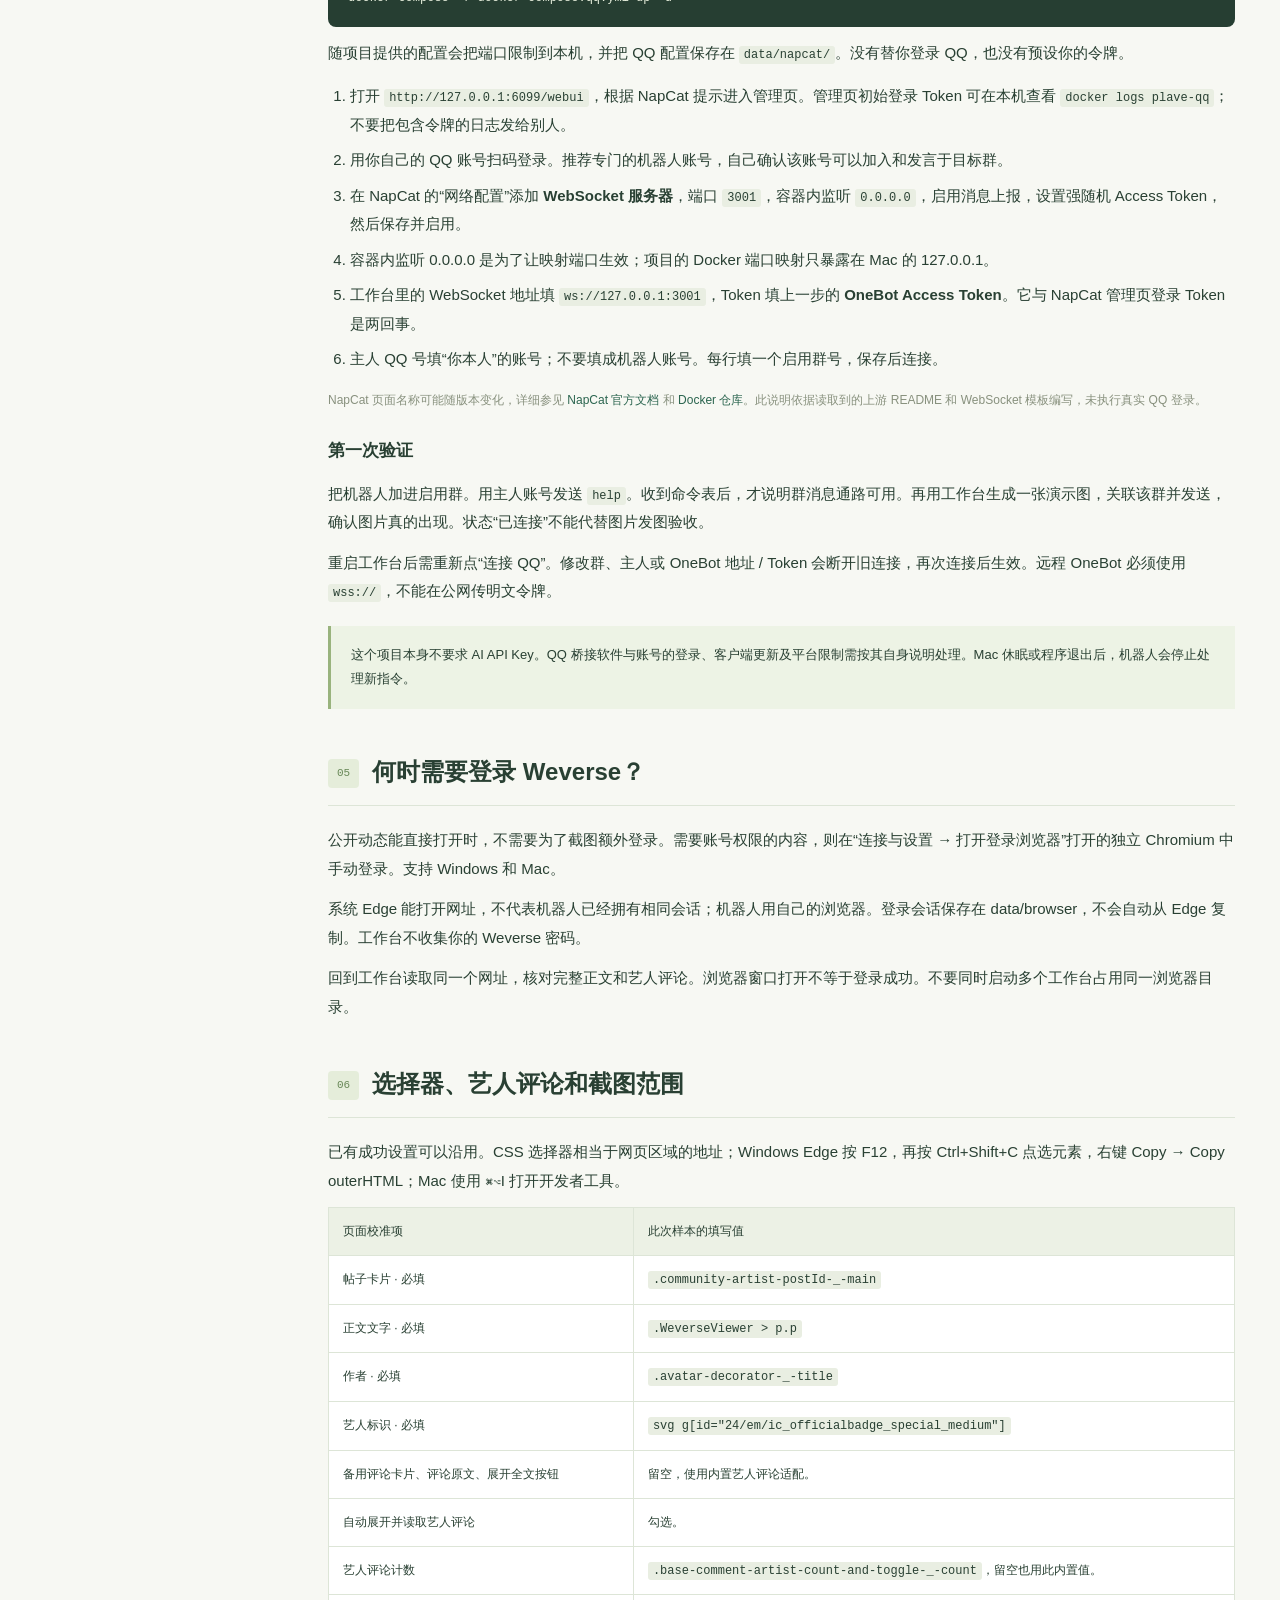
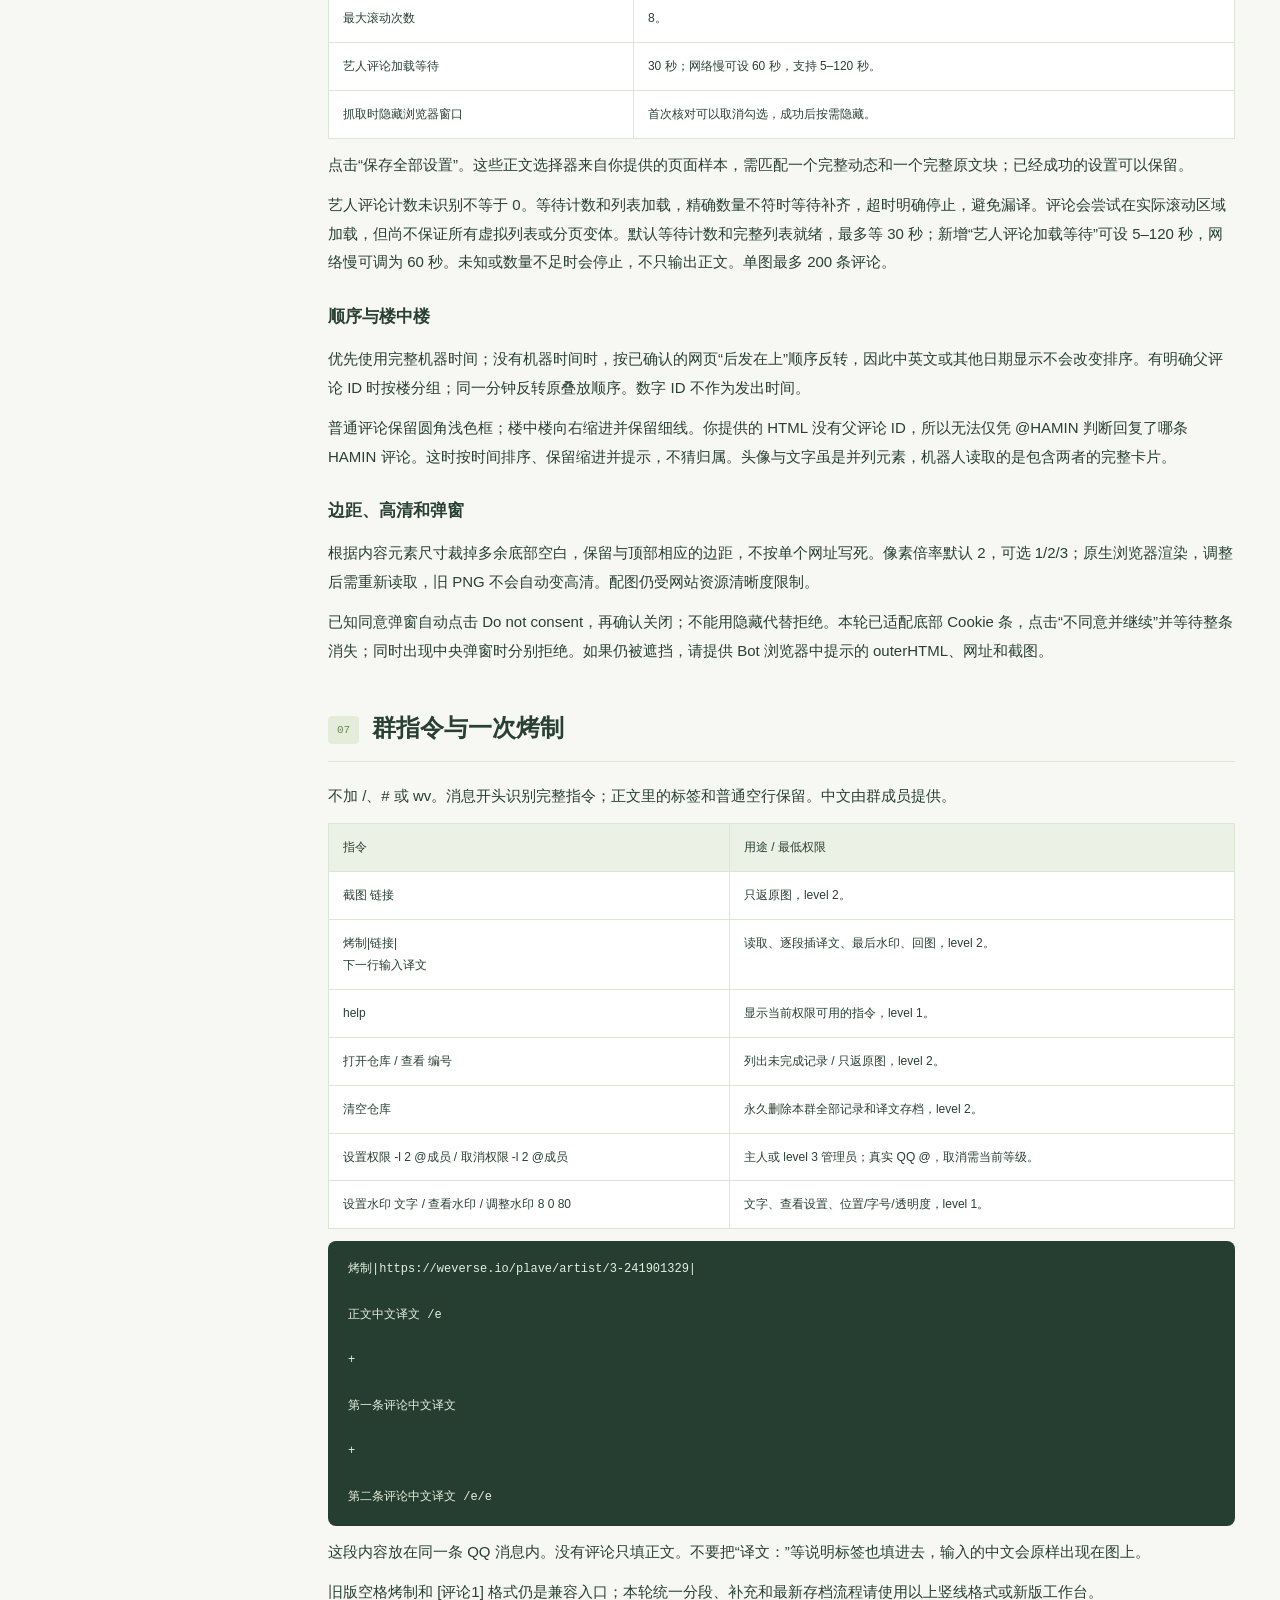
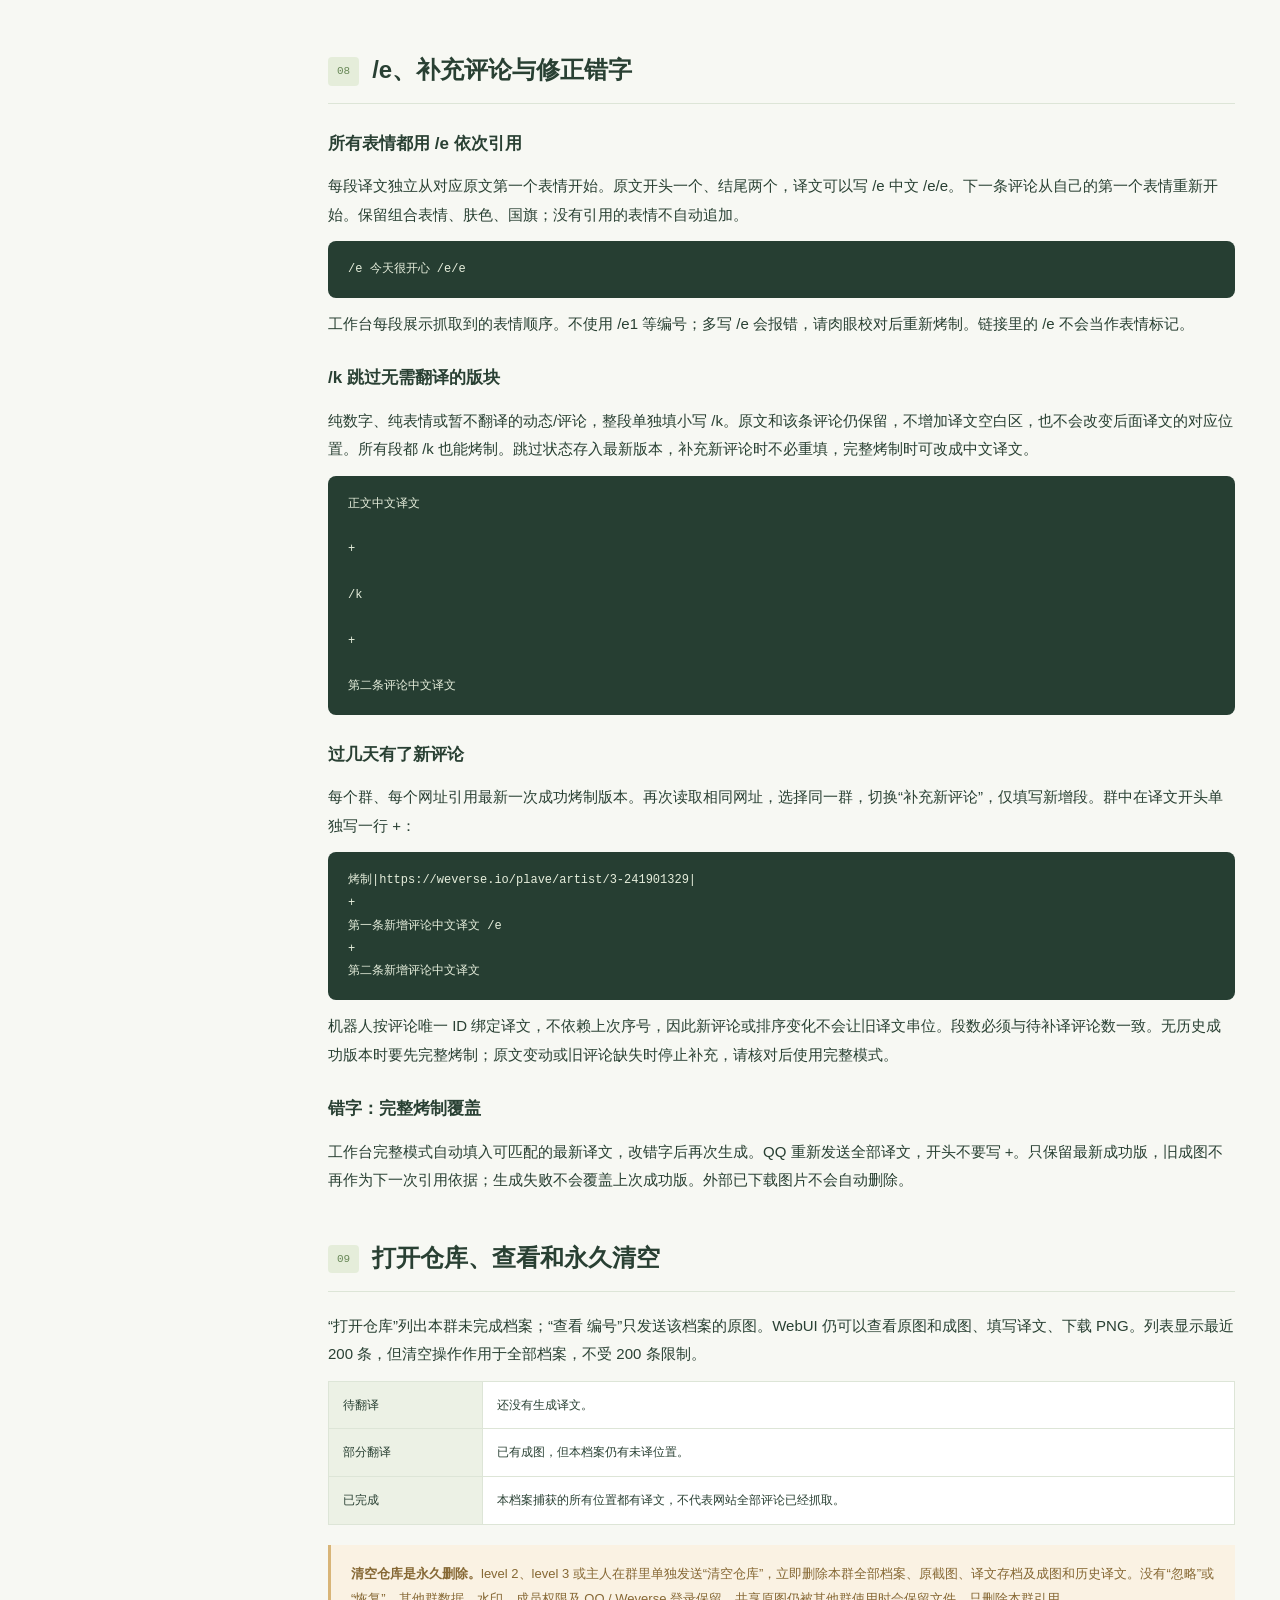
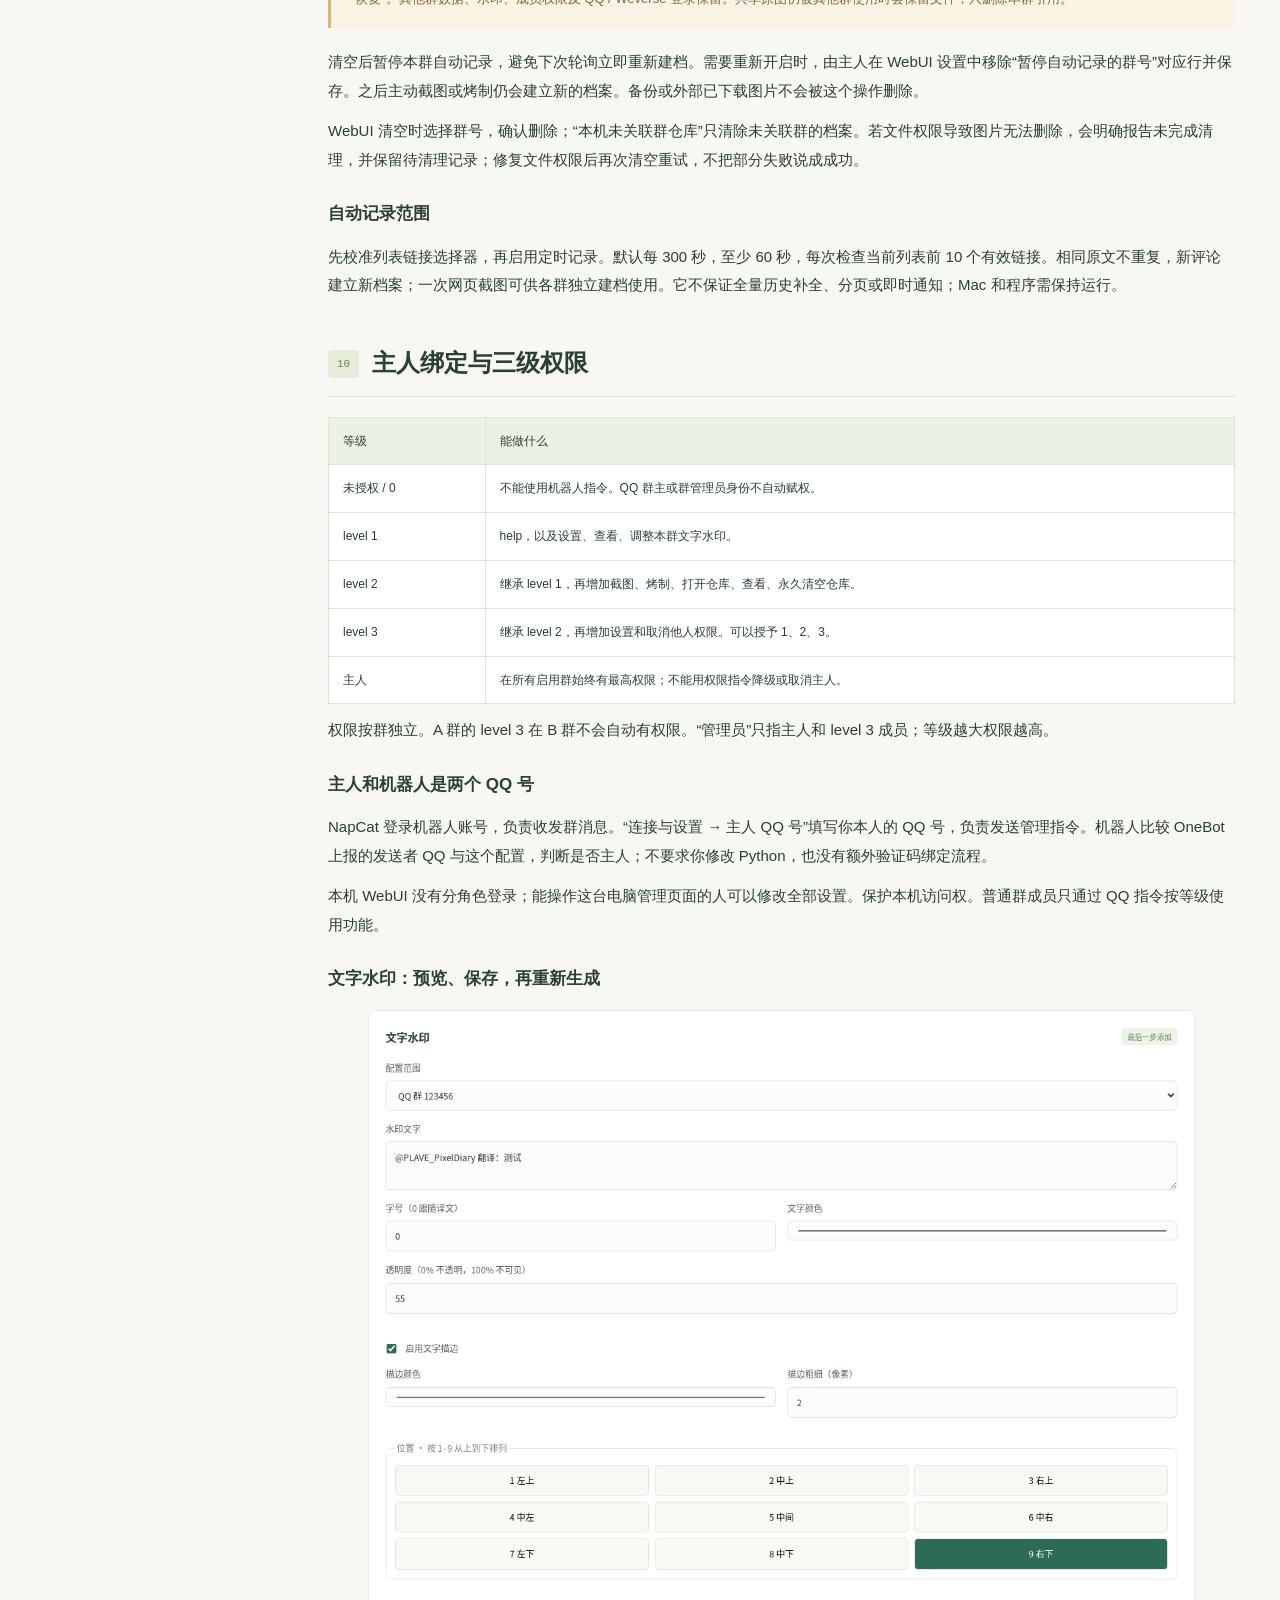
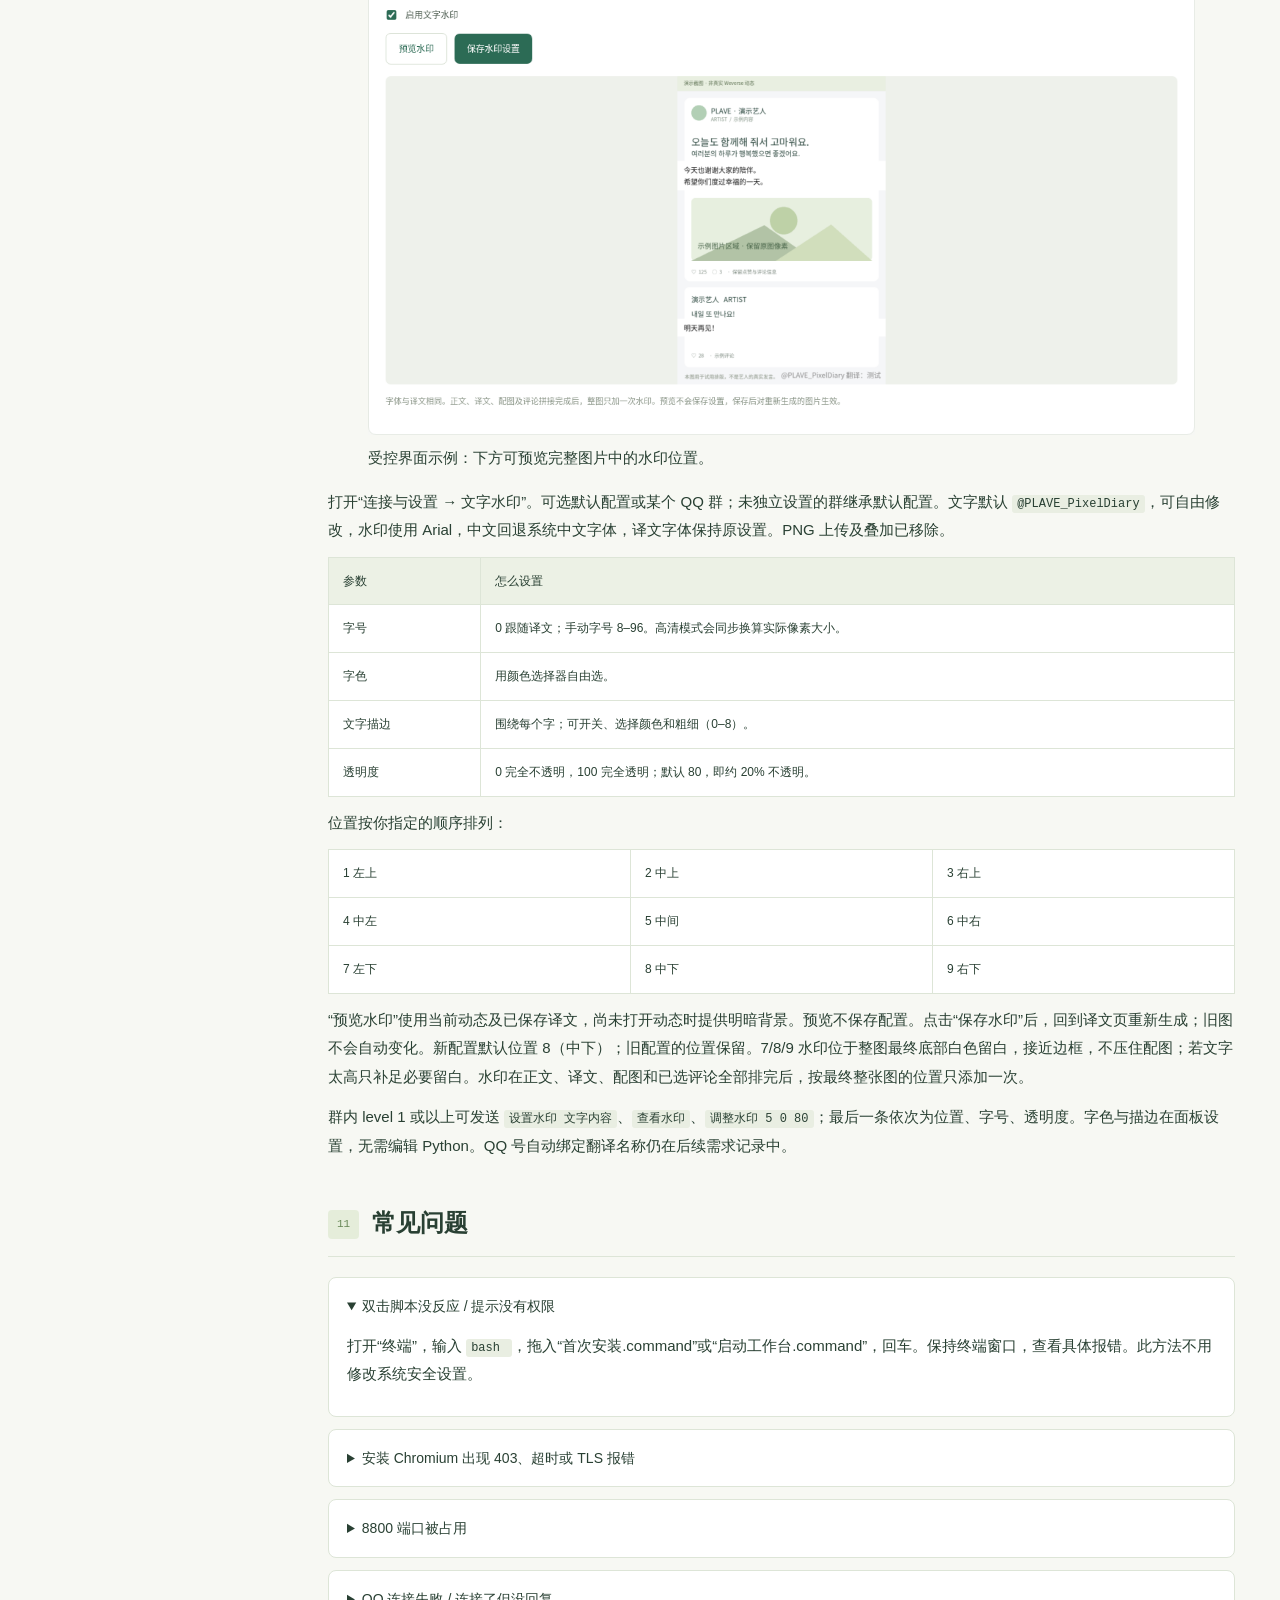
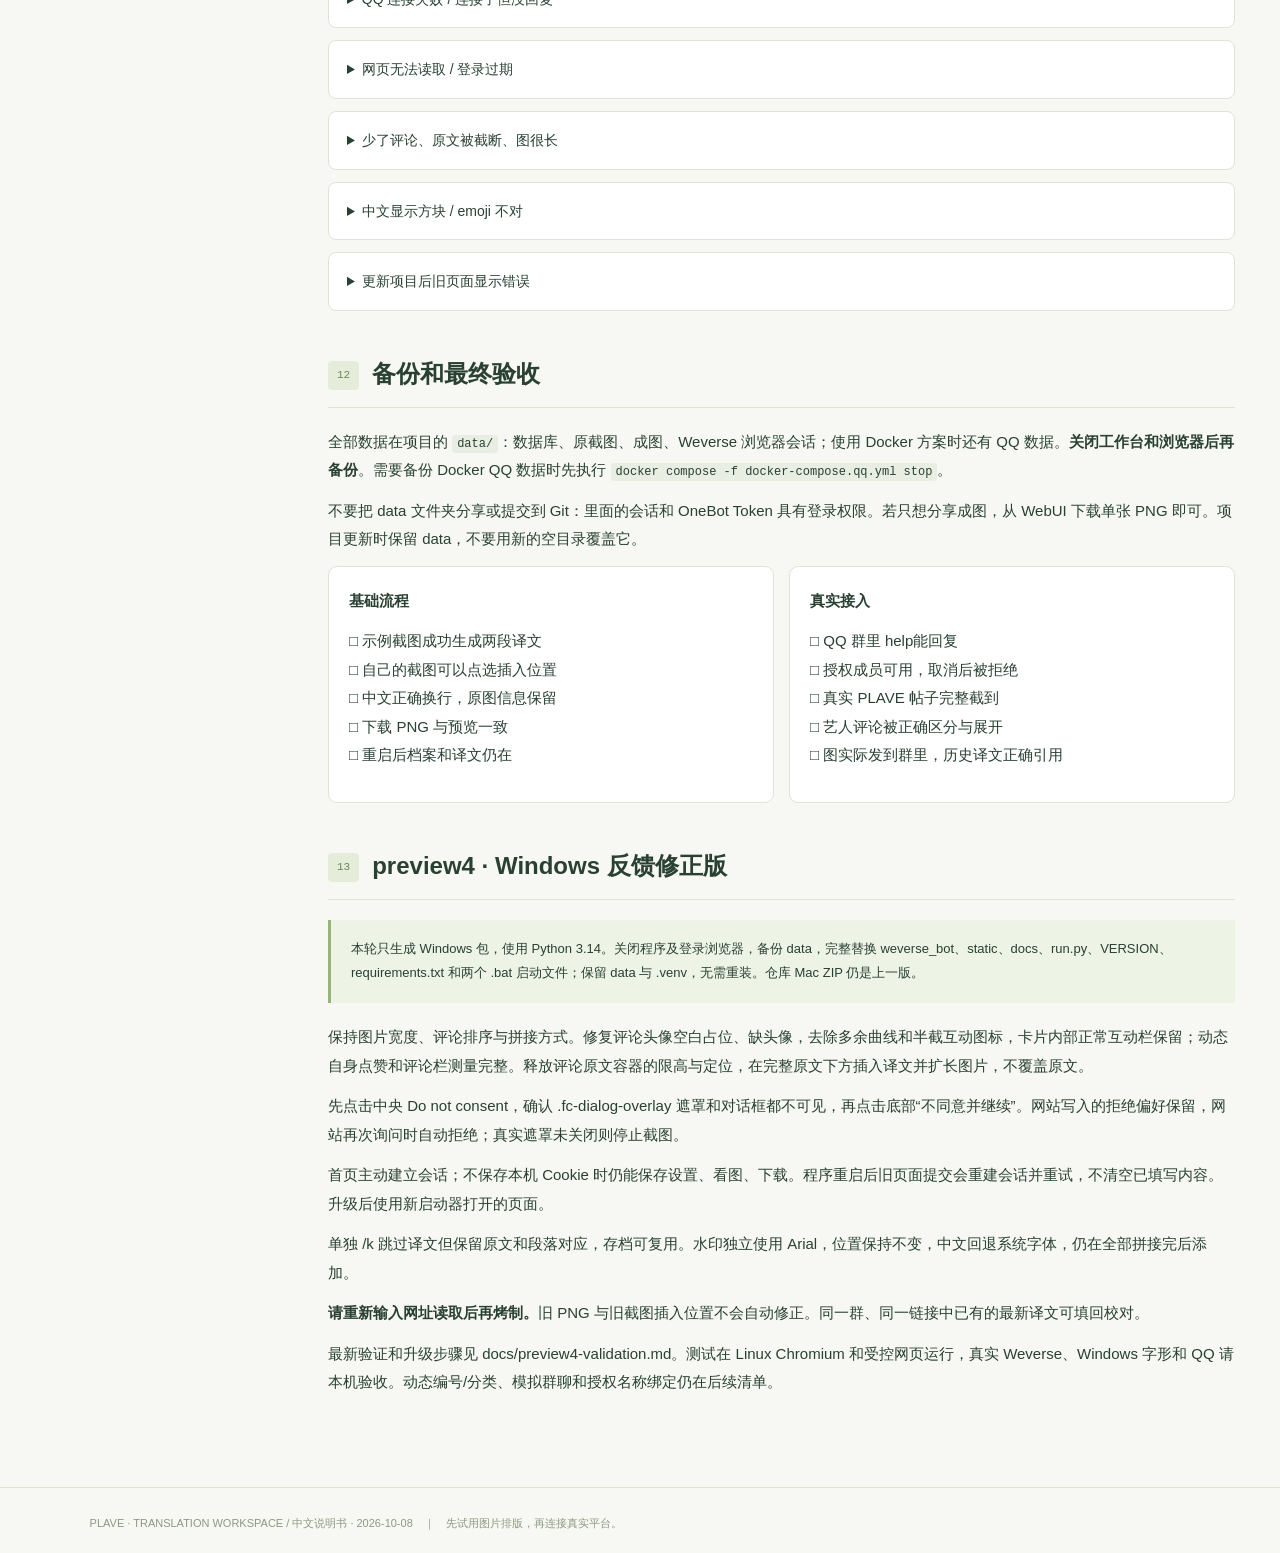
==== commit aa116cfc: "Fix comment layout, skip translations and WebUI session recovery for Windows" ====
--- a/docs/manual.html
+++ b/docs/manual.html
@@ -1,6 +1,6 @@
 <!doctype html><html lang="zh-CN"><head><meta charset="UTF-8"><meta name="viewport" content="width=device-width,initial-scale=1"><title>PLAVE 翻译工作台 · Windows / Mac 中文说明书</title><style>
 :root{--green:#2b654f;--ink:#294033;--line:#dde5d7;--bg:#f7f8f3}*{box-sizing:border-box}html{scroll-behavior:smooth}body{margin:0;background:var(--bg);color:var(--ink);font:15px/1.9 -apple-system,BlinkMacSystemFont,"PingFang SC",sans-serif}a{color:var(--green);text-decoration:none}header{background:#e9efdf;padding:65px 7vw 48px;border-bottom:1px solid #d9e3cf}.eyebrow{font-size:11px;letter-spacing:3px;color:#728861}h1{font-weight:600;font-size:40px;line-height:1.4;letter-spacing:-1px;margin:15px 0}header p{max-width:760px;color:#6f8066}header .tag{display:inline-block;border:1px solid #b9ccb0;border-radius:30px;padding:4px 12px;font-size:11px;margin:10px 6px 0 0}.layout{display:grid;grid-template-columns:235px 1fr;gap:48px;max-width:1250px;margin:auto;padding:45px 30px}nav{position:sticky;top:25px;align-self:start;border-left:2px solid #dce4d3;padding-left:22px}nav strong{font-size:12px;letter-spacing:2px}nav a{display:block;font-size:12px;padding:8px 0;color:#788b6d}main{min-width:0}section{margin-bottom:45px;scroll-margin-top:25px}h2{font-size:24px;line-height:1.5;font-weight:600;border-bottom:1px solid var(--line);padding-bottom:15px;margin:0 0 20px}h2 small{display:inline-block;font:11px/1.5 monospace;background:#e5edda;color:#688857;border-radius:4px;padding:6px 9px;vertical-align:middle;margin-right:13px}h3{font-size:17px;margin:24px 0 9px}p{margin:12px 0}small,.muted{color:#88947e;font-size:12px}.callout{padding:17px 20px;border-left:3px solid #99b37d;background:#edf3e5;margin:20px 0;font-size:13px}.warn{background:#faf2e3;border-color:#d8b578;color:#866834}.steps{counter-reset:step}.step{background:white;border:1px solid var(--line);border-radius:10px;padding:22px 24px;margin:15px 0;counter-increment:step}.step h3{margin-top:0}.step h3:before{content:counter(step,decimal-leading-zero);display:inline-grid;place-items:center;background:#e8f0df;color:#658655;border-radius:7px;width:34px;height:34px;margin-right:12px;font-size:12px;font-weight:400}pre{padding:17px 20px;border-radius:8px;background:#263e32;color:#e6eedc;font:12px/1.9 ui-monospace,Menlo,monospace;overflow:auto;white-space:pre-wrap;overflow-wrap:anywhere}code{background:#e9eee2;padding:2px 5px;border-radius:3px;font-size:12px}pre code{background:none;padding:0;font:inherit}table{width:100%;border-collapse:collapse;font-size:12px;background:white}th,td{padding:12px 14px;border:1px solid var(--line);text-align:left;vertical-align:top}th{background:#ecf1e5;font-weight:500}ul,ol{padding-left:22px}li{margin:7px 0}.flow{display:flex;gap:9px;flex-wrap:wrap;align-items:center;margin:25px 0}.flow div{background:white;border:1px solid #dce5d2;border-radius:8px;padding:12px 17px;font-size:12px}.flow span{color:#a3b397}.checklist{display:grid;grid-template-columns:1fr 1fr;gap:15px}.checklist div{background:white;border:1px solid var(--line);padding:20px;border-radius:9px}.checklist h3{margin-top:0;font-size:15px}details{background:white;border:1px solid var(--line);border-radius:8px;padding:15px 18px;margin:12px 0}summary{font-weight:500;font-size:14px;cursor:pointer}.fine{font-size:12px;color:#88917e}footer{padding:25px 7vw;border-top:1px solid var(--line);color:#8c9981;font-size:11px}.print-tip{font-size:11px;color:#819173}@media(max-width:850px){.layout{grid-template-columns:1fr;padding:30px 20px;gap:30px}nav{position:relative;top:0}nav a{display:inline-block;padding:6px 12px 6px 0}h1{font-size:30px}header{padding:40px 25px}.checklist{grid-template-columns:1fr}table{font-size:11px}td,th{padding:9px}}@media print{nav,.print-tip{display:none}.layout{display:block;max-width:none;padding:20px}header{padding:25px;background:white}body{font-size:12px;background:white}h1{font-size:28px}section{break-inside:avoid}pre{color:black;background:#f1f3ed}details>div{display:block}a{color:inherit;text-decoration:underline}}
-</style></head><body><header><div class="eyebrow">PLAVE TRANSLATION WORKSPACE / USER GUIDE · VERSION 3 · PREVIEW 2</div><h1>把群里的译文，<br>放进原帖的正确位置。</h1><p>给第一次使用机器人的你。这份说明书从 Windows / Mac 安装开始，带你完成截图、翻译、水印、QQ 发图和权限管理。无需编程基础，也不需要购买 AI 翻译接口。</p><span class="tag">macOS · Intel / Apple Silicon</span><span class="tag">中文 WebUI · v3</span><span class="tag">OneBot v11</span><span class="tag">本地保存</span><p class="print-tip">此文件可离线阅读。需要 PDF 时，在浏览器按 ⌘P，选择“存储为 PDF”。</p></header><div class="layout"><nav><strong>阅读路线</strong><a href="#overview">01 · 先理解它怎么工作</a><a href="#install">02 · Windows / Mac 安装</a><a href="#first">03 · 第一次生成翻译图</a><a href="#qq">04 · 连接 QQ</a><a href="#weverse">05 · 登录 Weverse</a><a href="#calibration">06 · 网页截图校准</a><a href="#commands">07 · 群聊指令</a><a href="#comments">08 · /e、补充与修正</a><a href="#archive">09 · 仓库与永久清空</a><a href="#permissions">10 · 三级权限与文字水印</a><a href="#troubleshooting">11 · 常见问题</a><a href="#backup">12 · 备份和验收</a><a href="#delivery">13 · 已验证与待验证</a></nav><main>
+</style></head><body><header><div class="eyebrow">PLAVE TRANSLATION WORKSPACE / USER GUIDE · VERSION 3 · PREVIEW 4</div><h1>把群里的译文，<br>放进原帖的正确位置。</h1><p>给第一次使用机器人的你。这份说明书从 Windows / Mac 安装开始，带你完成截图、翻译、水印、QQ 发图和权限管理。无需编程基础，也不需要购买 AI 翻译接口。</p><span class="tag">macOS · Intel / Apple Silicon</span><span class="tag">中文 WebUI · v3</span><span class="tag">OneBot v11</span><span class="tag">本地保存</span><p class="print-tip">此文件可离线阅读。需要 PDF 时，在浏览器按 ⌘P，选择“存储为 PDF”。</p></header><div class="layout"><nav><strong>阅读路线</strong><a href="#overview">01 · 先理解它怎么工作</a><a href="#install">02 · Windows / Mac 安装</a><a href="#first">03 · 第一次生成翻译图</a><a href="#qq">04 · 连接 QQ</a><a href="#weverse">05 · 登录 Weverse</a><a href="#calibration">06 · 网页截图校准</a><a href="#commands">07 · 群聊指令</a><a href="#comments">08 · /e、补充与修正</a><a href="#archive">09 · 仓库与永久清空</a><a href="#permissions">10 · 三级权限与文字水印</a><a href="#troubleshooting">11 · 常见问题</a><a href="#backup">12 · 备份和验收</a><a href="#delivery">13 · 已验证与待验证</a></nav><main>
 <section id="overview"><h2><small>01</small>先理解它怎么工作</h2><p>这不是自动机器翻译。你提供中文，机器人读取 Weverse，保留原文，在原文底下插入中文，再加上配图、艺人评论和文字水印。</p><div class="flow"><div>网址 → 原文和艺人评论</div><span>→</span><div>一次输入分段译文</div><span>→</span><div>原文下方插入中文</div><span>→</span><div>最后加水印 → PNG / QQ</div></div><p>工作台用于管理设置、核对抓取和试排版；接入 QQ 后可以在群中发送截图、烤制与补充指令。NapCat 是提供 QQ 收发接口的软件；Playwright / Chromium 是机器人读取网页的独立浏览器。</p><div class="callout">本轮重点是正文和评论译制。Mac 使用 Python 3.13，Windows 使用 Python 3.14。请先试用，再继续核对真实页面的样式。</div></section>
 <section id="install"><h2><small>02</small>在 Mac / Windows 上安装</h2><div class="callout">Windows 使用 Python 3.14，解压整个项目后双击“首次安装.bat”，安装完成后双击“启动工作台.bat”。Mac 使用 Python 3.13；以下 .command 步骤适用于 Mac。更新已经正常运行的项目请参照 <a href="#delivery">本次更新步骤</a>，保留 data 和 .venv。</div><h3>Windows：首次安装</h3><p>安装 python.org 的 Windows Python 3.14，完整解压 Windows ZIP，先双击“首次安装.bat”，看到安装完成后双击“启动工作台.bat”。日常只运行启动文件。已有正常安装请按第 13 节升级，保留 data 和 .venv。</p><h3>Mac：首次安装</h3><p>先只安装工作台，不必一开始就安装 QQ 桥接器。你的“Mac Pro”可能是 Intel，也可能是 Apple Silicon；点击苹果菜单 → 关于本机，看“处理器”或“芯片”。Python 的 universal2 安装包通常同时支持两者。</p><div class="steps"><div class="step"><h3>下载并解压整个项目</h3><p>把项目文件夹放到固定位置，例如“文稿 / PLAVE翻译工作台”。不要仅下载说明书，也不要直接在压缩包里运行。路径含中文或空格可以使用。</p></div><div class="step"><h3>安装 Python</h3><p>前往 <a href="https://www.python.org/downloads/macos/" target="_blank" rel="noopener">python.org 的 macOS 下载页</a>，安装 Python 3.13 的 macOS 64-bit universal2 安装包。最低支持 3.11。如果安装器提供 <code>Install Certificates.command</code>，也运行它，让 Python 使用正确的 HTTPS 证书。</p><p class="fine">你已经使用 Homebrew 的话，也可以用 <code>brew install python@3.13</code>。不要为了安装而关闭 TLS 校验。</p></div><div class="step"><h3>双击“首次安装.command”</h3><p>它会创建独立 Python 环境、安装依赖和 Chromium。首次下载需要联网，等待看到“安装完成”。如 macOS 提示权限或无法直接打开，可打开“终端”，输入 <code>bash </code>（末尾有空格），将该文件拖进终端，再按回车。</p><pre>bash "/你的实际项目路径/首次安装.command"</pre><p class="fine">不要照抄上面的占位路径；用拖拽生成你的实际文件路径。如果出现 HTTPS 证书报错，先完成 Python 安装器提供的证书安装。</p></div><div class="step"><h3>双击“启动工作台.command”</h3><p>浏览器会打开本机的工作台。日常只运行这个文件，不需要重复安装。</p><pre>http://127.0.0.1:8800/</pre><p>这个地址只在你的电脑有效，不是公网链接。使用时保持终端窗口打开。停止时在终端按 <strong>Control+C</strong>，不是 Command+C。</p></div></div><div class="callout">遇到“模块找不到”，先重新运行“首次安装.command”。不要安装到系统 Python，也不要复制来路不明的“一键修复”命令。</div></section>
 <section id="first"><h2><small>03</small>第一次生成正文与评论翻译图</h2><ol><li>打开工作台 → 设置。保留已经抓取成功的四个正文选择器，勾选“自动读取艺人评论”，保存。</li><li>输入动态链接，选择关联群，再点“读取帖子与艺人评论”。没有 QQ 接入时可以选择本机排版；后续补充必须使用同一个群。</li><li>展开每段原文，核对作者、时间、表情、评论次序。第 1 段是正文，之后依次是艺人评论。</li><li>在唯一的译文输入框中输入全部译文，段与段之间单独写一行 +。14 条评论需要 15 段译文，没有评论就只填正文。</li><li>点击“生成翻译图片”，检查原文下方的中文、配图、评论框和水印，再下载 PNG。修改错字后直接完整烤制即可。</li></ol><pre>正文中文译文 /e
@@ -37,14 +37,22 @@
 +
 
 第二条评论中文译文 /e/e</pre><p>这段内容放在同一条 QQ 消息内。没有评论只填正文。不要把“译文：”等说明标签也填进去，输入的中文会原样出现在图上。</p><p>旧版空格烤制和 [评论1] 格式仍是兼容入口；本轮统一分段、补充和最新存档流程请使用以上竖线格式或新版工作台。</p></section>
-<section id="comments"><h2><small>08</small>/e、补充评论与修正错字</h2><h3>所有表情都用 /e 依次引用</h3><p>每段译文独立从对应原文第一个表情开始。原文开头一个、结尾两个，译文可以写 /e 中文 /e/e。下一条评论从自己的第一个表情重新开始。保留组合表情、肤色、国旗；没有引用的表情不自动追加。</p><pre>/e 今天很开心 /e/e</pre><p>工作台每段展示抓取到的表情顺序。不使用 /e1 等编号；多写 /e 会报错，请肉眼校对后重新烤制。链接里的 /e 不会当作表情标记。</p><h3>过几天有了新评论</h3><p>每个群、每个网址引用最新一次成功烤制版本。再次读取相同网址，选择同一群，切换“补充新评论”，仅填写新增段。群中在译文开头单独写一行 +：</p><pre>烤制|https://weverse.io/plave/artist/3-241901329|
+<section id="comments"><h2><small>08</small>/e、补充评论与修正错字</h2><h3>所有表情都用 /e 依次引用</h3><p>每段译文独立从对应原文第一个表情开始。原文开头一个、结尾两个，译文可以写 /e 中文 /e/e。下一条评论从自己的第一个表情重新开始。保留组合表情、肤色、国旗；没有引用的表情不自动追加。</p><pre>/e 今天很开心 /e/e</pre><p>工作台每段展示抓取到的表情顺序。不使用 /e1 等编号；多写 /e 会报错，请肉眼校对后重新烤制。链接里的 /e 不会当作表情标记。</p><h3>/k 跳过无需翻译的版块</h3><p>纯数字、纯表情或暂不翻译的动态/评论，整段单独填小写 /k。原文和该条评论仍保留，不增加译文空白区，也不会改变后面译文的对应位置。所有段都 /k 也能烤制。跳过状态存入最新版本，补充新评论时不必重填，完整烤制时可改成中文译文。</p><pre>正文中文译文
+
++
+
+/k
+
++
+
+第二条评论中文译文</pre><h3>过几天有了新评论</h3><p>每个群、每个网址引用最新一次成功烤制版本。再次读取相同网址，选择同一群，切换“补充新评论”，仅填写新增段。群中在译文开头单独写一行 +：</p><pre>烤制|https://weverse.io/plave/artist/3-241901329|
 +
 第一条新增评论中文译文 /e
 +
 第二条新增评论中文译文</pre><p>机器人按评论唯一 ID 绑定译文，不依赖上次序号，因此新评论或排序变化不会让旧译文串位。段数必须与待补译评论数一致。无历史成功版本时要先完整烤制；原文变动或旧评论缺失时停止补充，请核对后使用完整模式。</p><h3>错字：完整烤制覆盖</h3><p>工作台完整模式自动填入可匹配的最新译文，改错字后再次生成。QQ 重新发送全部译文，开头不要写 +。只保留最新成功版，旧成图不再作为下一次引用依据；生成失败不会覆盖上次成功版。外部已下载图片不会自动删除。</p></section>
 <section id="archive"><h2><small>09</small>打开仓库、查看和永久清空</h2><p>“打开仓库”列出本群未完成档案；“查看 编号”只发送该档案的原图。WebUI 仍可以查看原图和成图、填写译文、下载 PNG。列表显示最近 200 条，但清空操作作用于全部档案，不受 200 条限制。</p><table><tbody><tr><th>待翻译</th><td>还没有生成译文。</td></tr><tr><th>部分翻译</th><td>已有成图，但本档案仍有未译位置。</td></tr><tr><th>已完成</th><td>本档案捕获的所有位置都有译文，不代表网站全部评论已经抓取。</td></tr></tbody></table><div class="callout warn"><strong>清空仓库是永久删除。</strong>level 2、level 3 或主人在群里单独发送“清空仓库”，立即删除本群全部档案、原截图、译文存档及成图和历史译文。没有“忽略”或“恢复”。其他群数据、水印、成员权限及 QQ / Weverse 登录保留。共享原图仍被其他群使用时会保留文件，只删除本群引用。</div><p>清空后暂停本群自动记录，避免下次轮询立即重新建档。需要重新开启时，由主人在 WebUI 设置中移除“暂停自动记录的群号”对应行并保存。之后主动截图或烤制仍会建立新的档案。备份或外部已下载图片不会被这个操作删除。</p><p>WebUI 清空时选择群号，确认删除；“本机未关联群仓库”只清除未关联群的档案。若文件权限导致图片无法删除，会明确报告未完成清理，并保留待清理记录；修复文件权限后再次清空重试，不把部分失败说成成功。</p><h3>自动记录范围</h3><p>先校准列表链接选择器，再启用定时记录。默认每 300 秒，至少 60 秒，每次检查当前列表前 10 个有效链接。相同原文不重复，新评论建立新档案；一次网页截图可供各群独立建档使用。它不保证全量历史补全、分页或即时通知；Mac 和程序需保持运行。</p></section>
-<section id="permissions"><h2><small>10</small>主人绑定与三级权限</h2><table><thead><tr><th>等级</th><th>能做什么</th></tr></thead><tbody><tr><td>未授权 / 0</td><td>不能使用机器人指令。QQ 群主或群管理员身份不自动赋权。</td></tr><tr><td>level 1</td><td>help，以及设置、查看、调整本群文字水印。</td></tr><tr><td>level 2</td><td>继承 level 1，再增加截图、烤制、打开仓库、查看、永久清空仓库。</td></tr><tr><td>level 3</td><td>继承 level 2，再增加设置和取消他人权限。可以授予 1、2、3。</td></tr><tr><td>主人</td><td>在所有启用群始终有最高权限；不能用权限指令降级或取消主人。</td></tr></tbody></table><p>权限按群独立。A 群的 level 3 在 B 群不会自动有权限。“管理员”只指主人和 level 3 成员；等级越大权限越高。</p><h3>主人和机器人是两个 QQ 号</h3><p>NapCat 登录机器人账号，负责收发群消息。“连接与设置 → 主人 QQ 号”填写你本人的 QQ 号，负责发送管理指令。机器人比较 OneBot 上报的发送者 QQ 与这个配置，判断是否主人；不要求你修改 Python，也没有额外验证码绑定流程。</p><p>本机 WebUI 没有分角色登录；能操作这台电脑管理页面的人可以修改全部设置。保护本机访问权。普通群成员只通过 QQ 指令按等级使用功能。</p><h3>文字水印：预览、保存，再重新生成</h3><figure><img src="[data-uri]" style="width:100%;height:auto" alt="文字水印面板：文字、字号、字色、描边、透明度与九宫格位置"><figcaption>受控界面示例：下方可预览完整图片中的水印位置。</figcaption></figure><p>打开“连接与设置 → 文字水印”。可选默认配置或某个 QQ 群；未独立设置的群继承默认配置。文字默认 <code>@PLAVE_PixelDiary</code>，可自由修改，字体与译文一致。PNG 上传及叠加已移除。</p><table><thead><tr><th>参数</th><th>怎么设置</th></tr></thead><tbody><tr><td>字号</td><td>0 跟随译文；手动字号 8–96。高清模式会同步换算实际像素大小。</td></tr><tr><td>字色</td><td>用颜色选择器自由选。</td></tr><tr><td>文字描边</td><td>围绕每个字；可开关、选择颜色和粗细（0–8）。</td></tr><tr><td>透明度</td><td>0 完全不透明，100 完全透明；默认 80，即约 20% 不透明。</td></tr></tbody></table><p>位置按你指定的顺序排列：</p><table><tbody><tr><td>1 左上</td><td>2 中上</td><td>3 右上</td></tr><tr><td>4 中左</td><td>5 中间</td><td>6 中右</td></tr><tr><td>7 左下</td><td>8 中下</td><td>9 右下</td></tr></tbody></table><p>“预览水印”使用当前动态及已保存译文，尚未打开动态时提供明暗背景。预览不保存配置。点击“保存水印”后，回到译文页重新生成；旧图不会自动变化。新配置默认位置 8（中下）；旧配置的位置保留。7/8/9 水印位于整图最终底部白色留白，接近边框，不压住配图；若文字太高只补足必要留白。水印在正文、译文、配图和已选评论全部排完后，按最终整张图的位置只添加一次。</p><p>群内 level 1 或以上可发送 <code>设置水印 文字内容</code>、<code>查看水印</code>、<code>调整水印 5 0 80</code>；最后一条依次为位置、字号、透明度。字色与描边在面板设置，无需编辑 Python。QQ 号自动绑定翻译名称仍在后续需求记录中。</p></section>
+<section id="permissions"><h2><small>10</small>主人绑定与三级权限</h2><table><thead><tr><th>等级</th><th>能做什么</th></tr></thead><tbody><tr><td>未授权 / 0</td><td>不能使用机器人指令。QQ 群主或群管理员身份不自动赋权。</td></tr><tr><td>level 1</td><td>help，以及设置、查看、调整本群文字水印。</td></tr><tr><td>level 2</td><td>继承 level 1，再增加截图、烤制、打开仓库、查看、永久清空仓库。</td></tr><tr><td>level 3</td><td>继承 level 2，再增加设置和取消他人权限。可以授予 1、2、3。</td></tr><tr><td>主人</td><td>在所有启用群始终有最高权限；不能用权限指令降级或取消主人。</td></tr></tbody></table><p>权限按群独立。A 群的 level 3 在 B 群不会自动有权限。“管理员”只指主人和 level 3 成员；等级越大权限越高。</p><h3>主人和机器人是两个 QQ 号</h3><p>NapCat 登录机器人账号，负责收发群消息。“连接与设置 → 主人 QQ 号”填写你本人的 QQ 号，负责发送管理指令。机器人比较 OneBot 上报的发送者 QQ 与这个配置，判断是否主人；不要求你修改 Python，也没有额外验证码绑定流程。</p><p>本机 WebUI 没有分角色登录；能操作这台电脑管理页面的人可以修改全部设置。保护本机访问权。普通群成员只通过 QQ 指令按等级使用功能。</p><h3>文字水印：预览、保存，再重新生成</h3><figure><img src="[data-uri]" style="width:100%;height:auto" alt="文字水印面板：文字、字号、字色、描边、透明度与九宫格位置"><figcaption>受控界面示例：下方可预览完整图片中的水印位置。</figcaption></figure><p>打开“连接与设置 → 文字水印”。可选默认配置或某个 QQ 群；未独立设置的群继承默认配置。文字默认 <code>@PLAVE_PixelDiary</code>，可自由修改，水印使用 Arial，中文回退系统中文字体，译文字体保持原设置。PNG 上传及叠加已移除。</p><table><thead><tr><th>参数</th><th>怎么设置</th></tr></thead><tbody><tr><td>字号</td><td>0 跟随译文；手动字号 8–96。高清模式会同步换算实际像素大小。</td></tr><tr><td>字色</td><td>用颜色选择器自由选。</td></tr><tr><td>文字描边</td><td>围绕每个字；可开关、选择颜色和粗细（0–8）。</td></tr><tr><td>透明度</td><td>0 完全不透明，100 完全透明；默认 80，即约 20% 不透明。</td></tr></tbody></table><p>位置按你指定的顺序排列：</p><table><tbody><tr><td>1 左上</td><td>2 中上</td><td>3 右上</td></tr><tr><td>4 中左</td><td>5 中间</td><td>6 中右</td></tr><tr><td>7 左下</td><td>8 中下</td><td>9 右下</td></tr></tbody></table><p>“预览水印”使用当前动态及已保存译文，尚未打开动态时提供明暗背景。预览不保存配置。点击“保存水印”后，回到译文页重新生成；旧图不会自动变化。新配置默认位置 8（中下）；旧配置的位置保留。7/8/9 水印位于整图最终底部白色留白，接近边框，不压住配图；若文字太高只补足必要留白。水印在正文、译文、配图和已选评论全部排完后，按最终整张图的位置只添加一次。</p><p>群内 level 1 或以上可发送 <code>设置水印 文字内容</code>、<code>查看水印</code>、<code>调整水印 5 0 80</code>；最后一条依次为位置、字号、透明度。字色与描边在面板设置，无需编辑 Python。QQ 号自动绑定翻译名称仍在后续需求记录中。</p></section>
 <section id="troubleshooting"><h2><small>11</small>常见问题</h2><details open><summary>双击脚本没反应 / 提示没有权限</summary><div><p>打开“终端”，输入 <code>bash </code>，拖入“首次安装.command”或“启动工作台.command”，回车。保持终端窗口，查看具体报错。此方法不用修改系统安全设置。</p></div></details><details><summary>安装 Chromium 出现 403、超时或 TLS 报错</summary><div><p>403 多为网络阻挡，超时多为下载不可达。下载通常访问 <code>cdn.playwright.dev</code>、<code>storage.googleapis.com</code> 等官方地址。检查你所在网络的访问限制；不要关闭证书验证或从不可信镜像取可执行文件。TLS 证书错误先运行 Python 安装器提供的 Install Certificates.command，再重试首次安装。</p></div></details><details><summary>8800 端口被占用</summary><div><p>可能有另一个工作台仍在运行。关闭你自己启动的旧终端进程，或者在项目目录运行：</p><pre>.venv/bin/python run.py --port 8802</pre><p>然后打开 <code>http://127.0.0.1:8802/</code>。换端口启动不会自动修改默认启动脚本。</p></div></details><details><summary>QQ 连接失败 / 连接了但没回复</summary><div><p>确认是正向 WebSocket，NapCat 已登录 QQ 且上报群消息；Docker 容器内服务器监听 0.0.0.0:3001，本机映射 127.0.0.1:3001；OneBot Access Token 两边一致；主人 QQ 号、启用群和成员权限正确。先用主人发送 help。不要运行两个相同 Bot 实例，否则可能双重回复。</p></div></details><details><summary>网页无法读取 / 登录过期</summary><div><p>先在独立登录浏览器里确认你能访问这条帖子，然后检查正文 / 艺人标识选择器是否变化。明确提示登录失效时重新登录；没有找到帖子也可能是选择器错误，不要只反复输密码。云端代理 403 不等于账号登录过期。</p></div></details><details><summary>少了评论、原文被截断、图很长</summary><div><p>检查展开全文、页面是否加载完、评论是否在独立弹窗或虚拟列表里。超长图片会被限制：上传 12 MB / 2400 万像素，生成最大高 40000 像素 / 4800 万像素，单图最多 201 个译文位置。必要时分批截图。发送到 QQ 的图片另限 16 MB。不要把未加载评论当成“没有评论”。</p></div></details><details><summary>中文显示方块 / emoji 不对</summary><div><p>Mac 通常自动使用 <code>/System/Library/Fonts/PingFang.ttc</code>。可在设置里指定你自己的中文字库路径。原文和译文都由 Chromium 使用系统彩色 emoji 字体绘制。/e 引用该段原文表情，组合字素不拆开换行。请先预览核对。</p></div></details><details><summary>更新项目后旧页面显示错误</summary><div><p>同时替换 weverse_bot 和 static，停止旧服务再重新启动，浏览器按 Ctrl+F5（Windows）或 ⌘Shift+R（Mac）刷新。本轮依赖未变，无需重装。保护原来的 data 文件夹。页面提示“已过期”时刷新，以获取新的本机会话。</p></div></details></section>
 <section id="backup"><h2><small>12</small>备份和最终验收</h2><p>全部数据在项目的 <code>data/</code>：数据库、原截图、成图、Weverse 浏览器会话；使用 Docker 方案时还有 QQ 数据。<strong>关闭工作台和浏览器后再备份</strong>。需要备份 Docker QQ 数据时先执行 <code>docker compose -f docker-compose.qq.yml stop</code>。</p><p>不要把 data 文件夹分享或提交到 Git：里面的会话和 OneBot Token 具有登录权限。若只想分享成图，从 WebUI 下载单张 PNG 即可。项目更新时保留 data，不要用新的空目录覆盖它。</p><div class="checklist"><div><h3>基础流程</h3><p>□ 示例截图成功生成两段译文<br>□ 自己的截图可以点选插入位置<br>□ 中文正确换行，原图信息保留<br>□ 下载 PNG 与预览一致<br>□ 重启后档案和译文仍在</p></div><div><h3>真实接入</h3><p>□ QQ 群里 help能回复<br>□ 授权成员可用，取消后被拒绝<br>□ 真实 PLAVE 帖子完整截到<br>□ 艺人评论被正确区分与展开<br>□ 图实际发到群里，历史译文正确引用</p></div></div></section>
-<section id="delivery"><h2><small>13</small>preview3 自动拒绝修复与更新</h2><div class="callout">本轮依赖未变。关闭程序及登录浏览器，备份 data，完整替换 weverse_bot、static、docs、run.py、VERSION、requirements.txt 和自己系统两个启动文件；保留 data 与 .venv，无需重装。</div><p>中央 Do not consent 和底部 Cookie“不同意并继续”自动分别点击。修复固定网页外层、隐藏 iframe、多个同名按钮造成的关闭误判；按钮临时被挡或不可用时重试，每个提示最多等待 15 秒。拒绝按钮被窄窗口裁出屏幕时临时加宽，拒绝后恢复截图宽度。真正残留的同意弹窗或专用遮罩仍会停止截图。</p><p>拒绝偏好保存在原来的 data/browser。网站可能因偏好过期或政策变化再次询问，这时程序继续自动拒绝，不需要每天手动操作；无法承诺网站永久不出现提示。不选择“可选同意”或“全部同意”，不通过隐藏提示代替拒绝。</p><p>首页已禁止缓存，Windows/Mac 启动器会自动打开新参数首页，避免重启后反复显示“请先打开本机 WebUI 首页”。升级后使用新版启动器打开的页面，关闭旧标签页。已保存设置保持，无需重新填页面选择器。</p><p>评论等待、+ 分段、/e、补充新评论、最新成功版本覆盖、水印保留。动态 0001～9999 编号/分类、模拟群聊和授权名称绑定仍在后续清单。没有明确父 ID 的楼中楼保留缩进，不猜归属。</p><p>本轮 Chromium 回归和真实本机服务重启验证结果见 docs/preview3-validation.md 及随包日志。测试在 Linux 和受控网页运行，不代替本机 Windows/Mac、真实 Weverse 和 QQ 验收。两个 ZIP 共用程序源代码，各有两个对应系统启动文件。</p></section>
-</main></div><footer>PLAVE · TRANSLATION WORKSPACE / 中文说明书 · 2026-10-06　｜　先试用图片排版，再连接真实平台。</footer></body></html>
+<section id="delivery"><h2><small>13</small>preview4 · Windows 反馈修正版</h2><div class="callout">本轮只生成 Windows 包，使用 Python 3.14。关闭程序及登录浏览器，备份 data，完整替换 weverse_bot、static、docs、run.py、VERSION、requirements.txt 和两个 .bat 启动文件；保留 data 与 .venv，无需重装。仓库 Mac ZIP 仍是上一版。</div><p>保持图片宽度、评论排序与拼接方式。修复评论头像空白占位、缺头像，去除多余曲线和半截互动图标，卡片内部正常互动栏保留；动态自身点赞和评论栏测量完整。释放评论原文容器的限高与定位，在完整原文下方插入译文并扩长图片，不覆盖原文。</p><p>先点击中央 Do not consent，确认 .fc-dialog-overlay 遮罩和对话框都不可见，再点击底部“不同意并继续”。网站写入的拒绝偏好保留，网站再次询问时自动拒绝；真实遮罩未关闭则停止截图。</p><p>首页主动建立会话；不保存本机 Cookie 时仍能保存设置、看图、下载。程序重启后旧页面提交会重建会话并重试，不清空已填写内容。升级后使用新启动器打开的页面。</p><p>单独 /k 跳过译文但保留原文和段落对应，存档可复用。水印独立使用 Arial，位置保持不变，中文回退系统字体，仍在全部拼接完后添加。</p><p><strong>请重新输入网址读取后再烤制。</strong>旧 PNG 与旧截图插入位置不会自动修正。同一群、同一链接中已有的最新译文可填回校对。</p><p>最新验证和升级步骤见 docs/preview4-validation.md。测试在 Linux Chromium 和受控网页运行，真实 Weverse、Windows 字形和 QQ 请本机验收。动态编号/分类、模拟群聊和授权名称绑定仍在后续清单。</p></section>
+</main></div><footer>PLAVE · TRANSLATION WORKSPACE / 中文说明书 · 2026-10-08　｜　先试用图片排版，再连接真实平台。</footer></body></html>
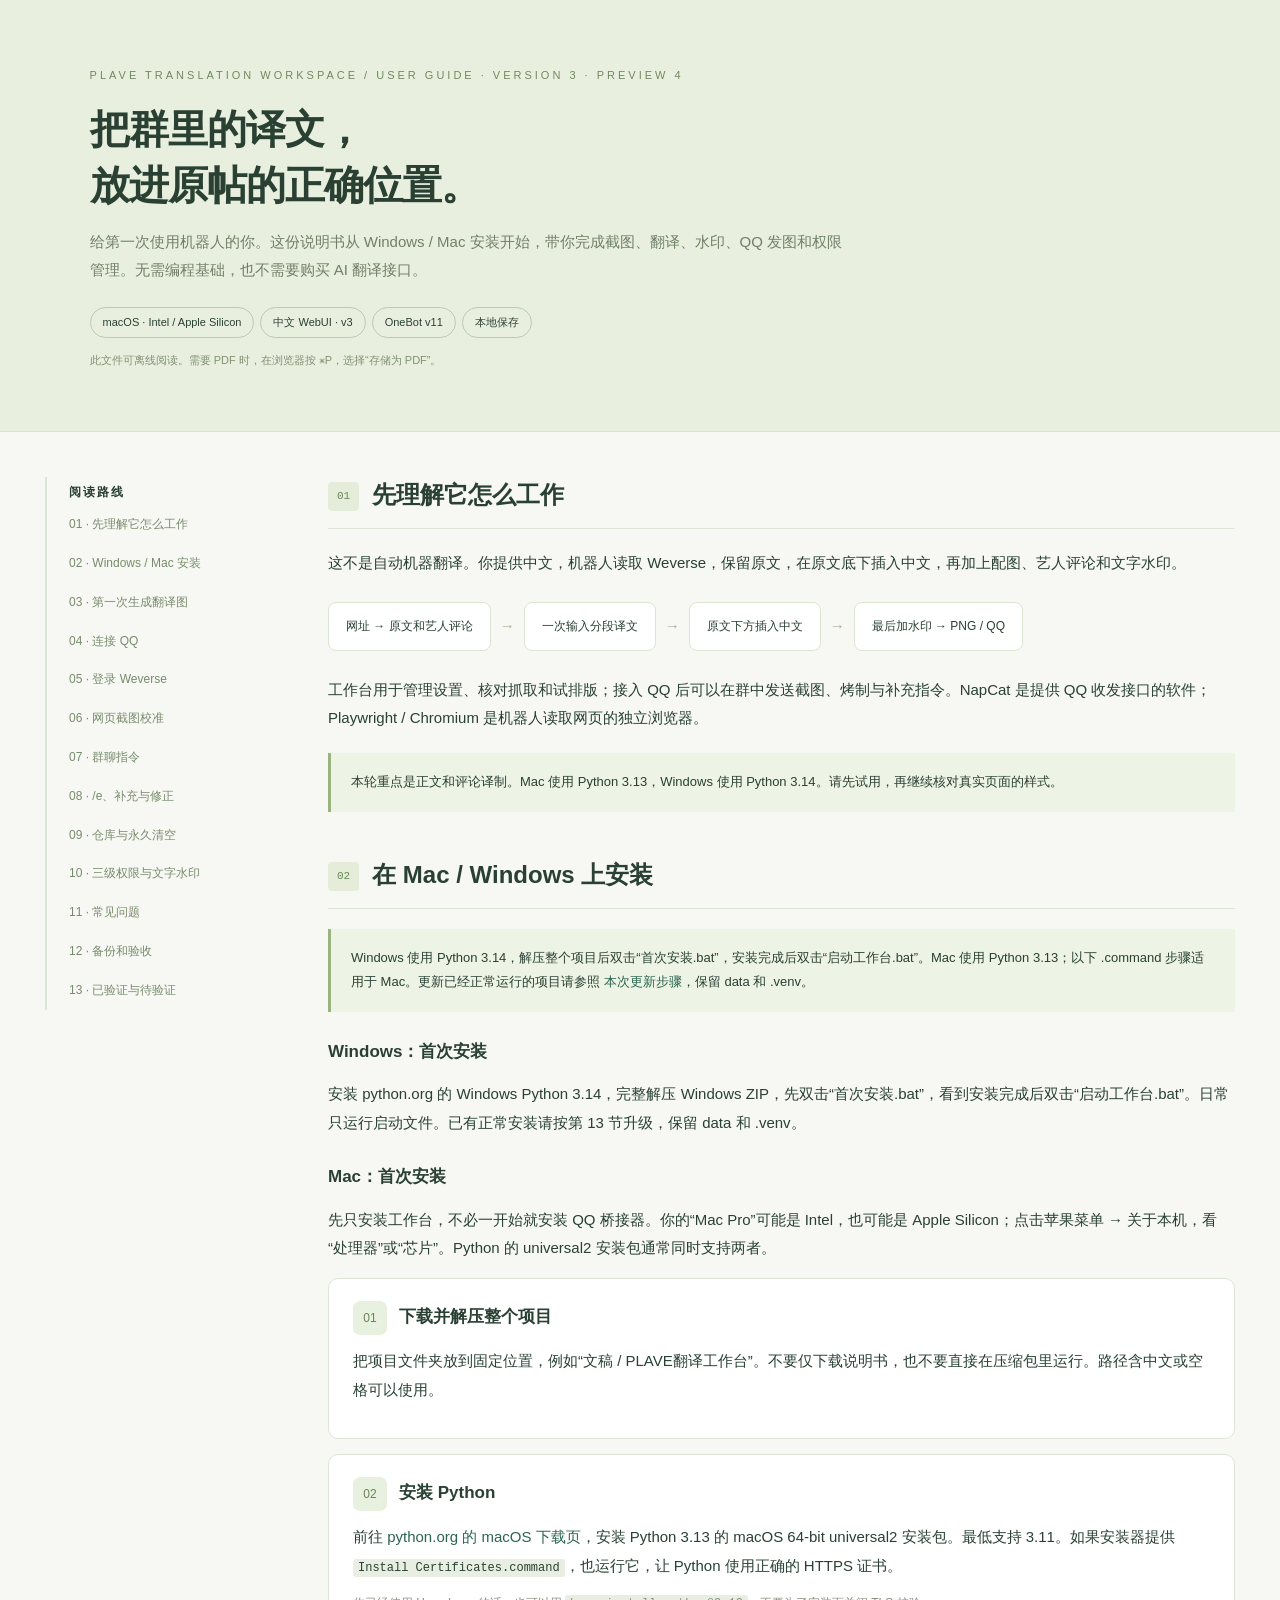
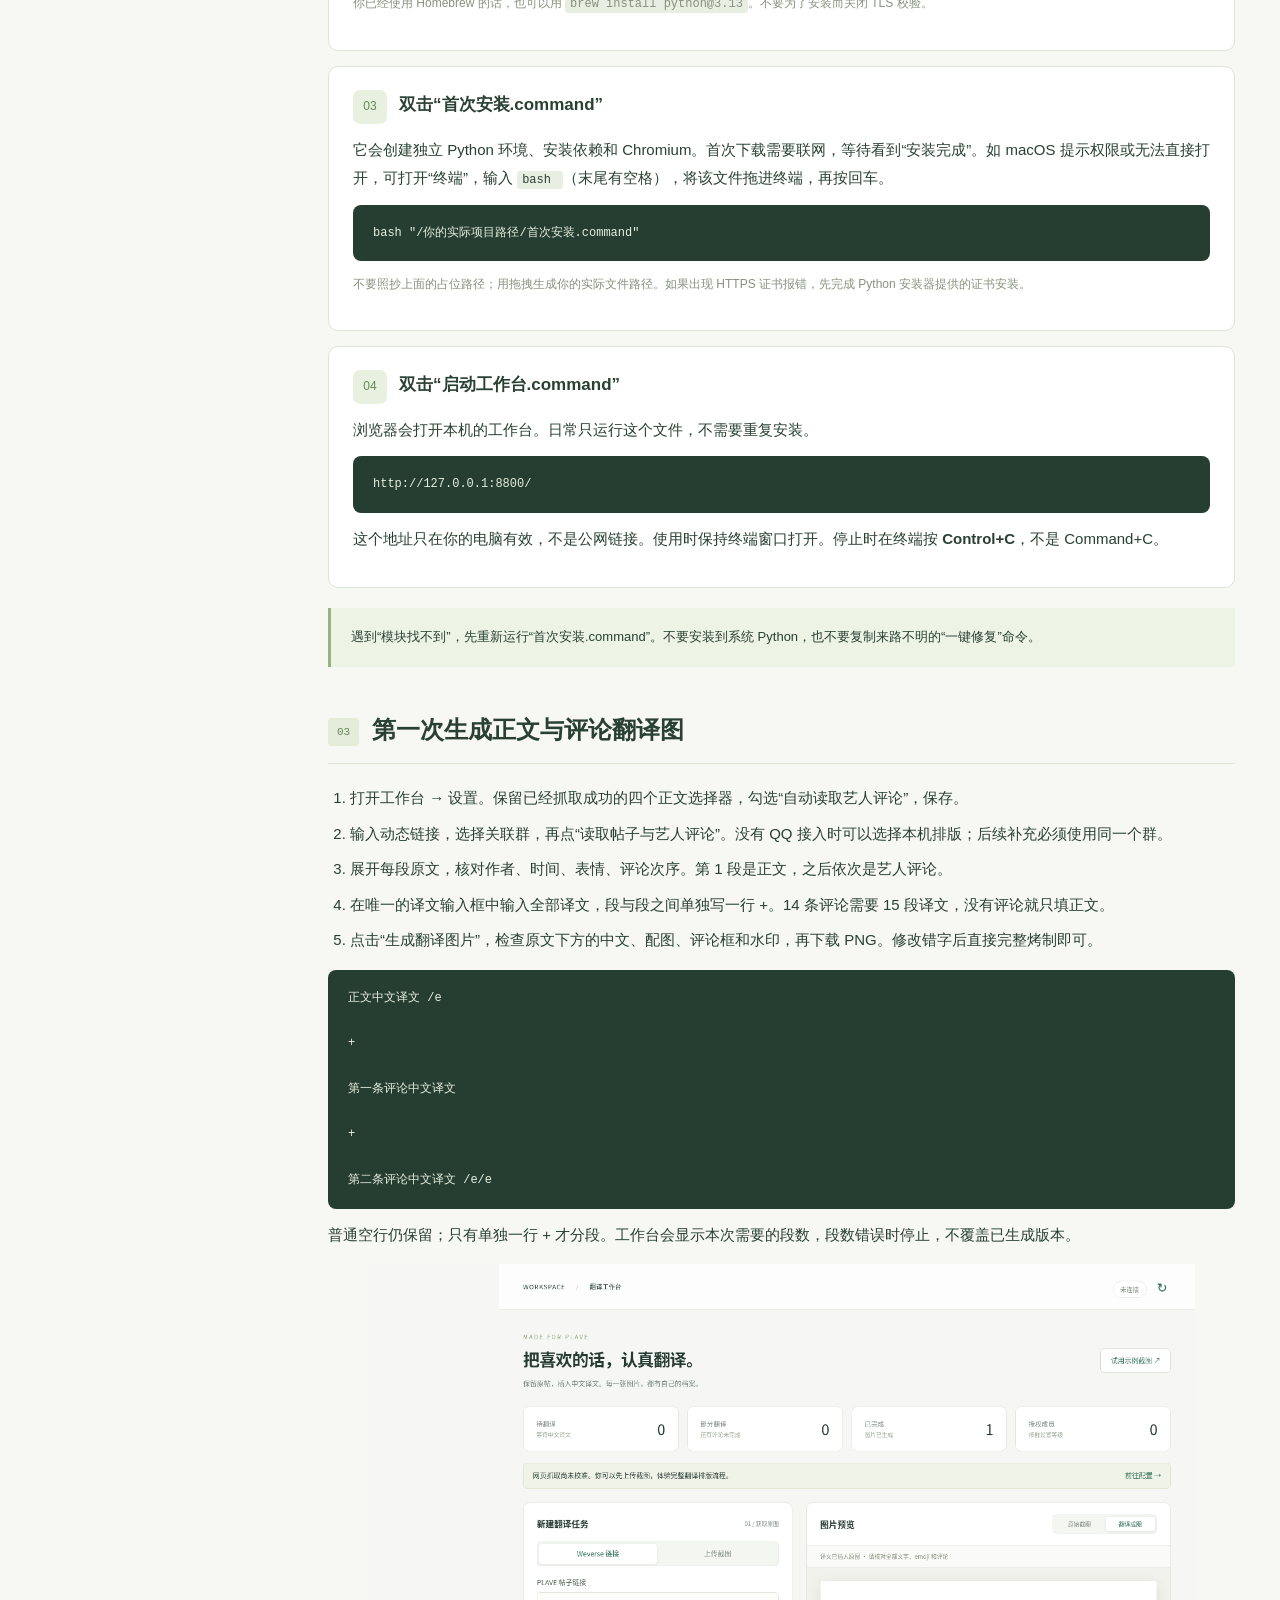
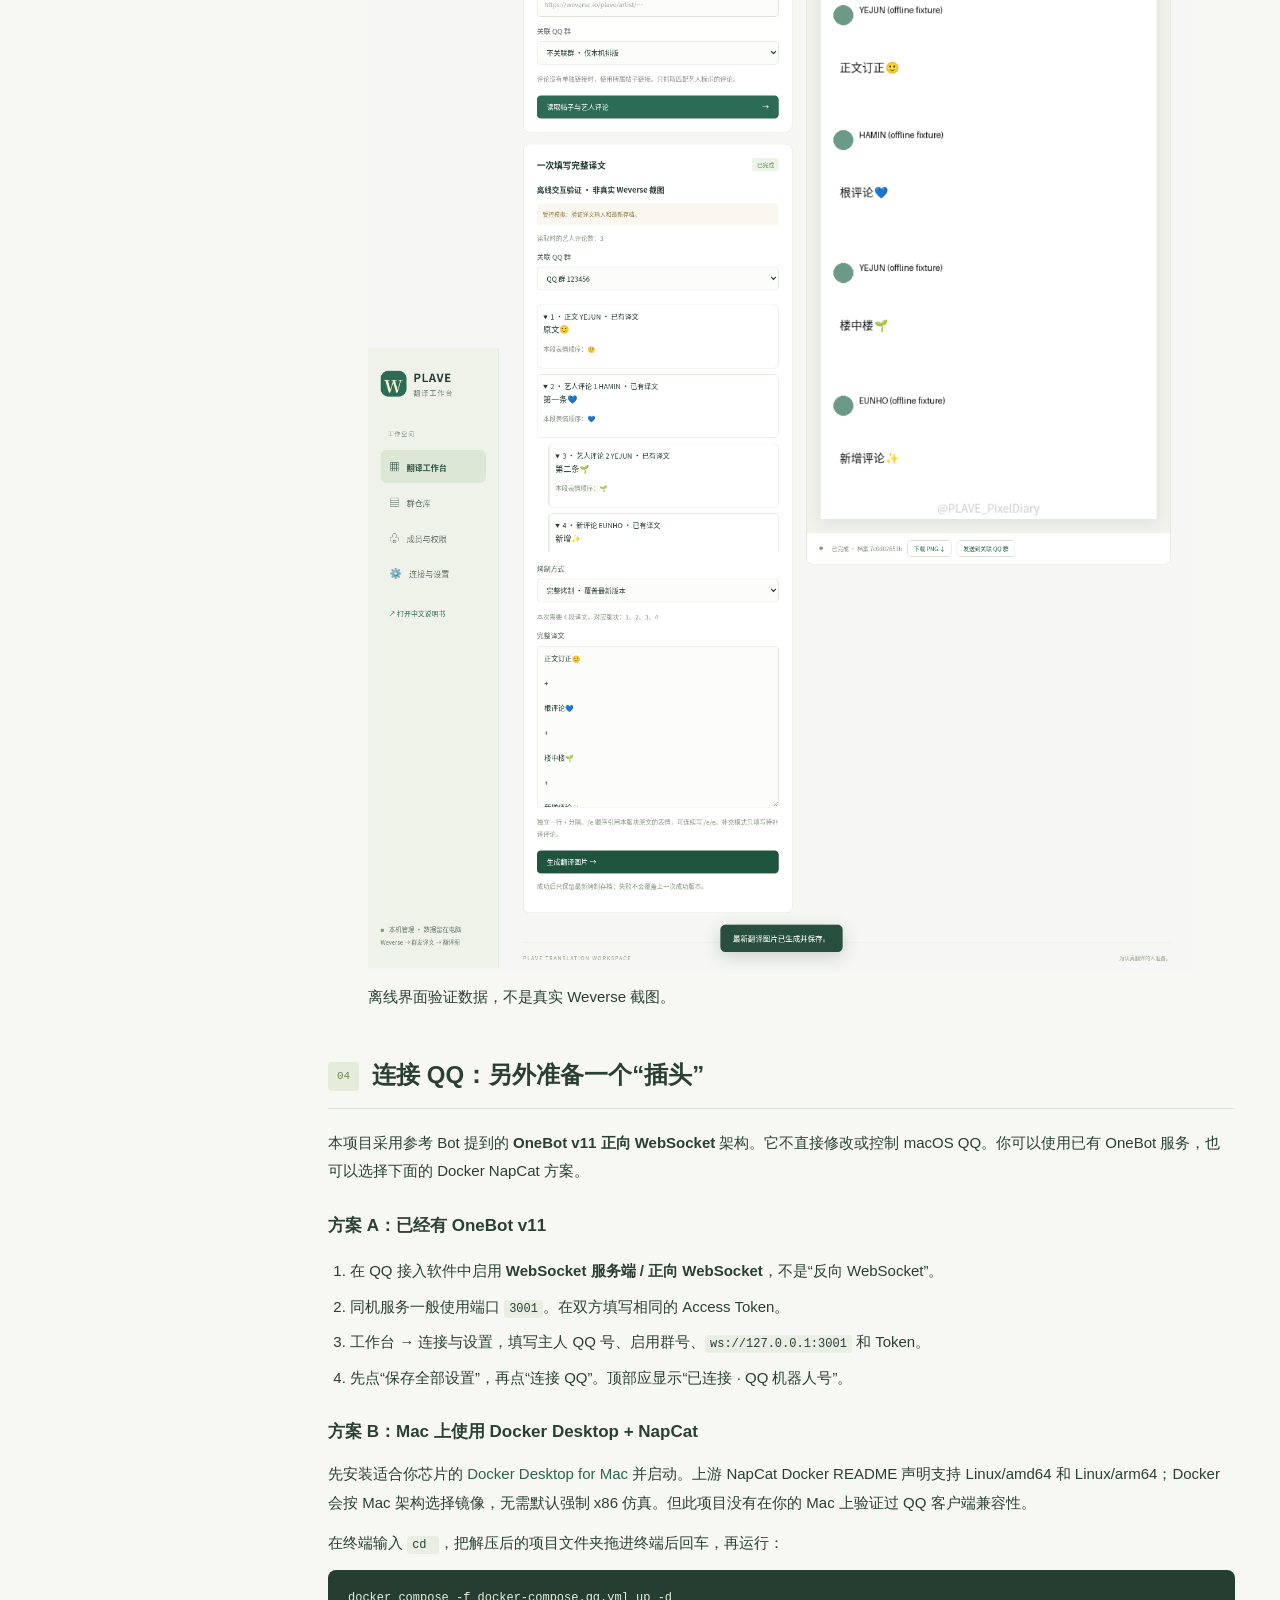
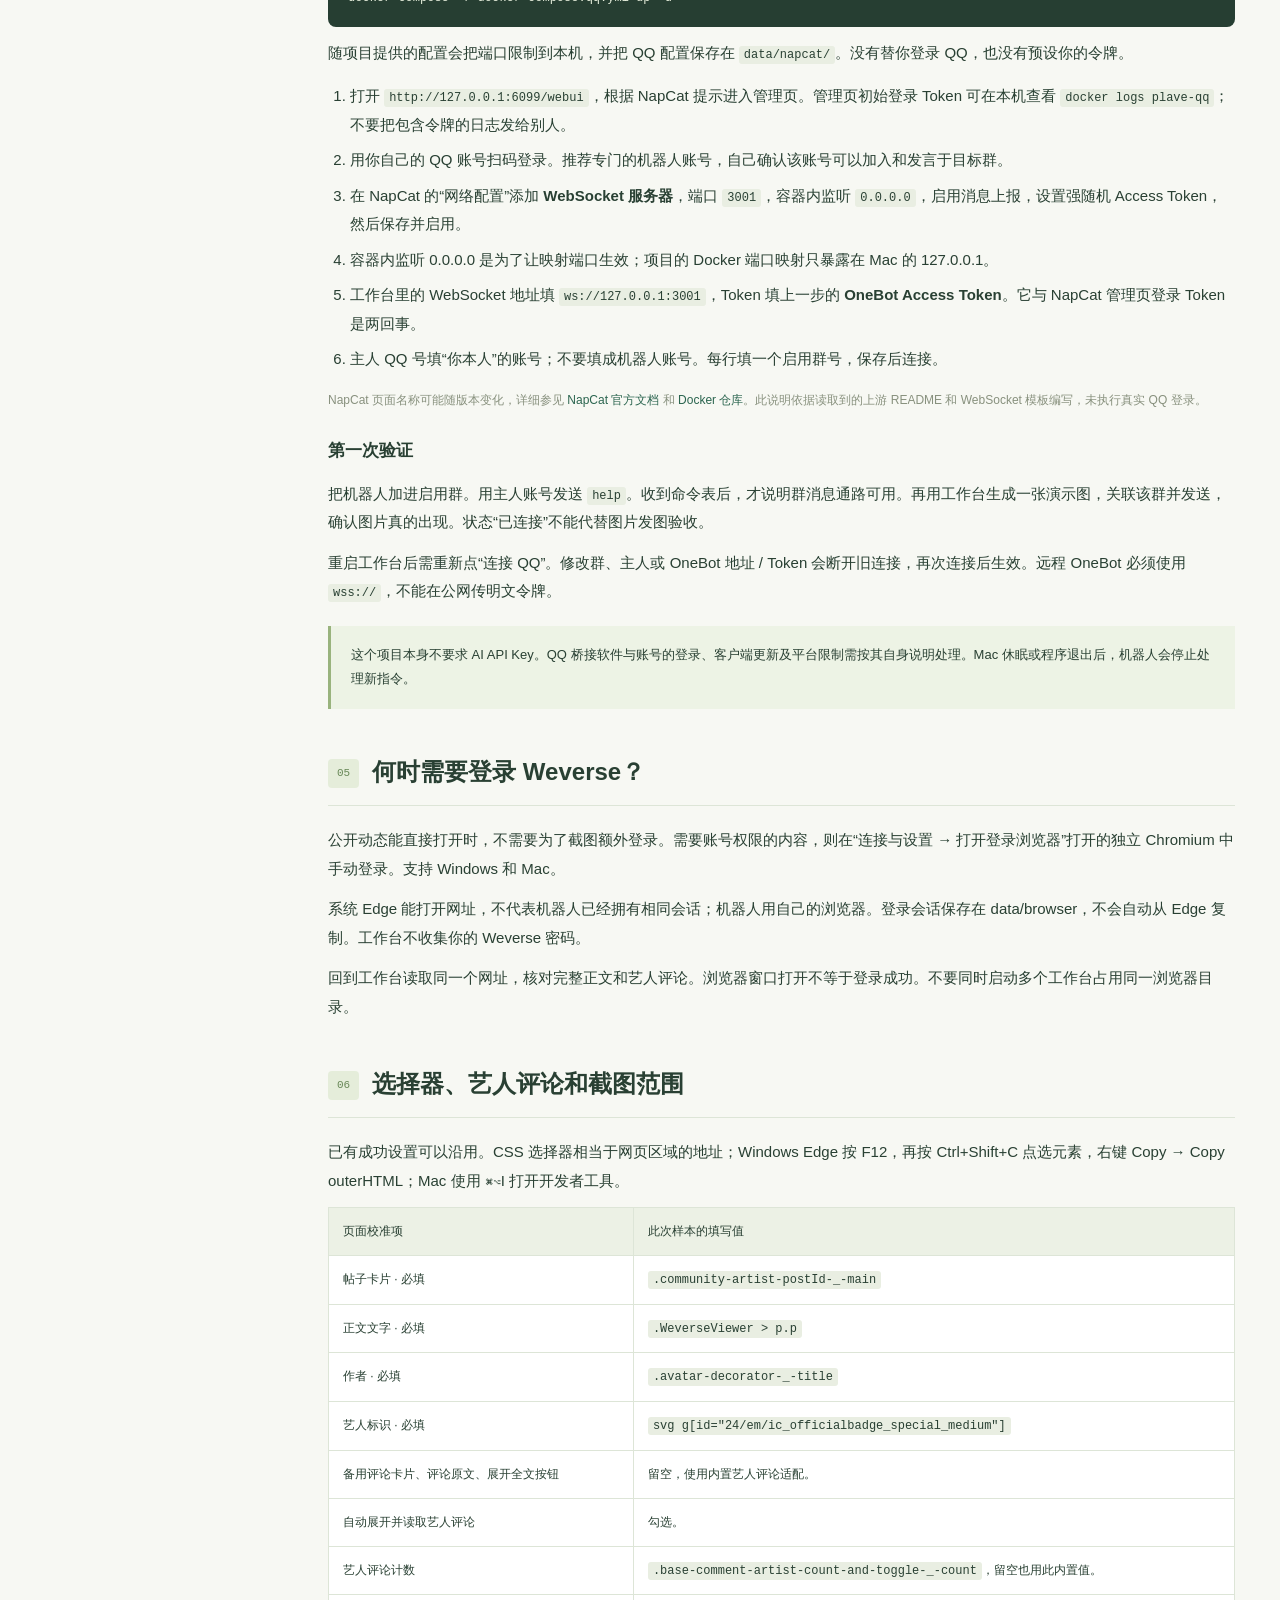
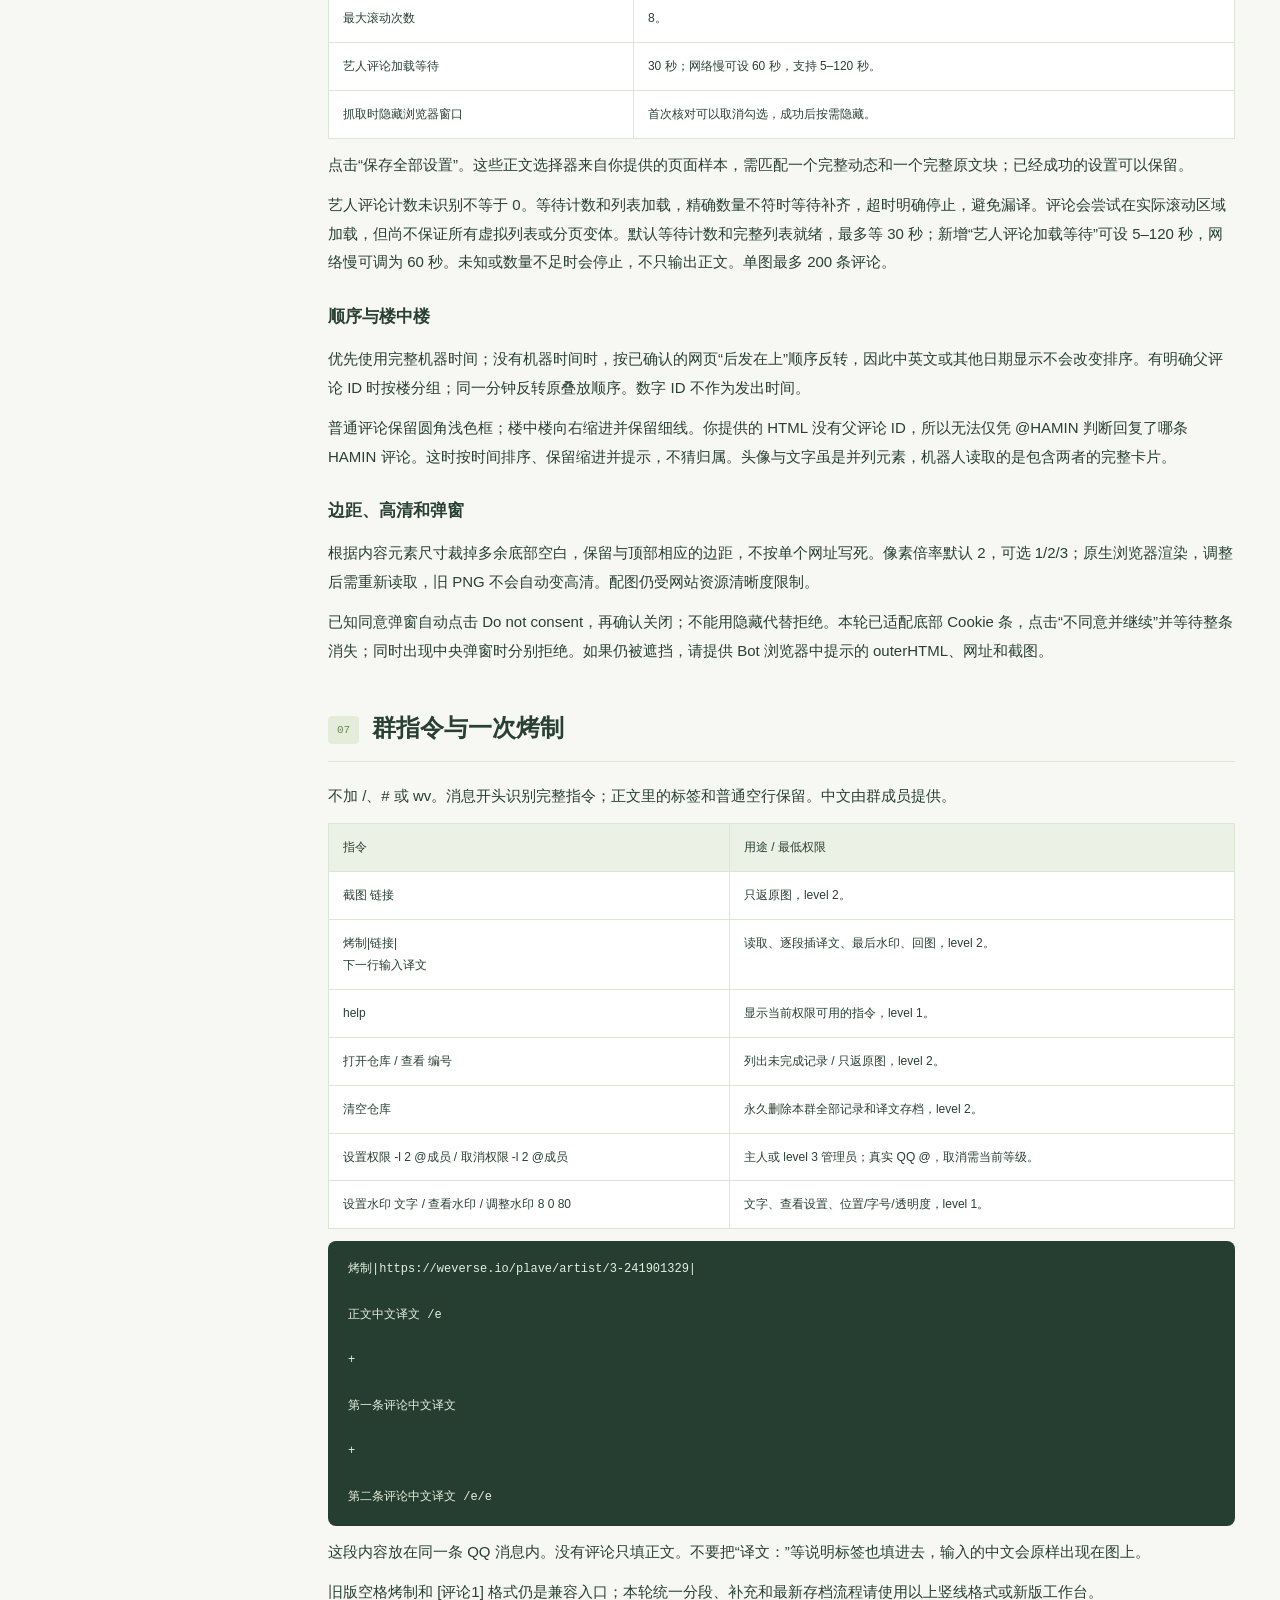
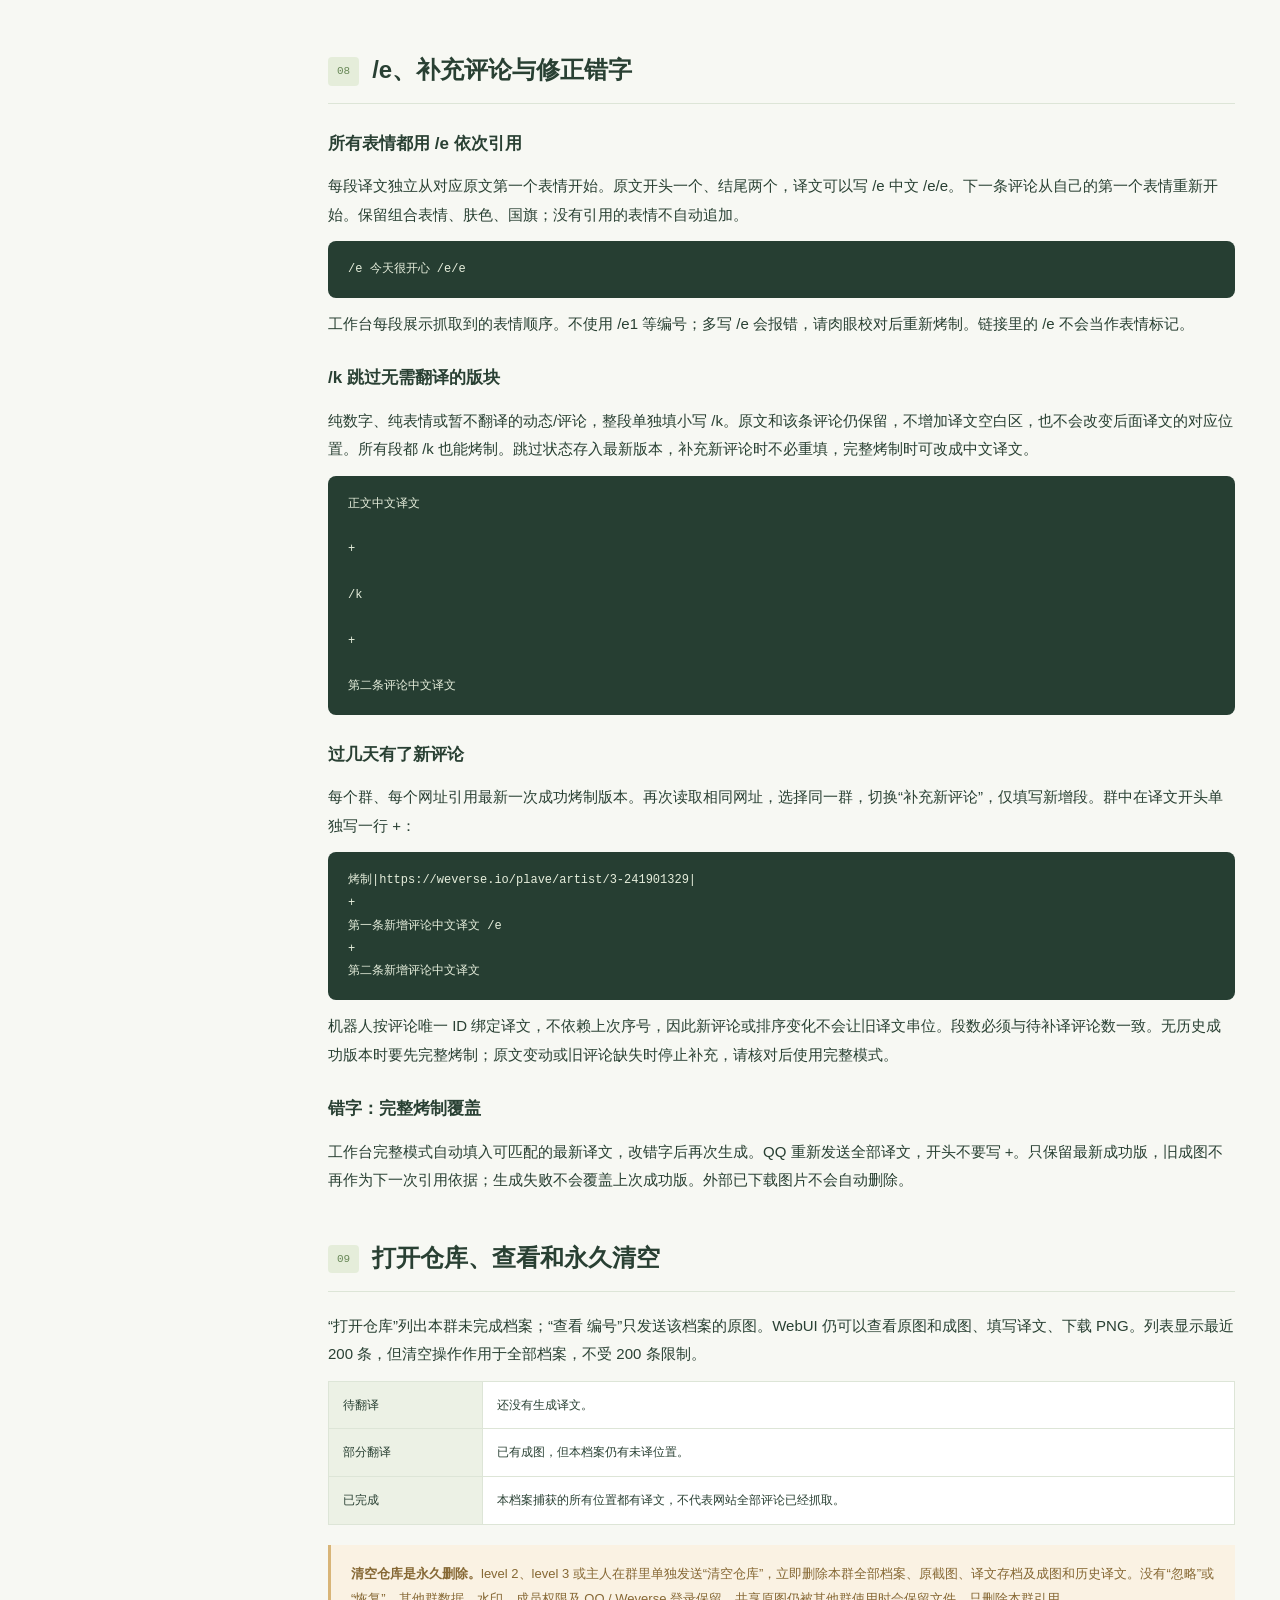
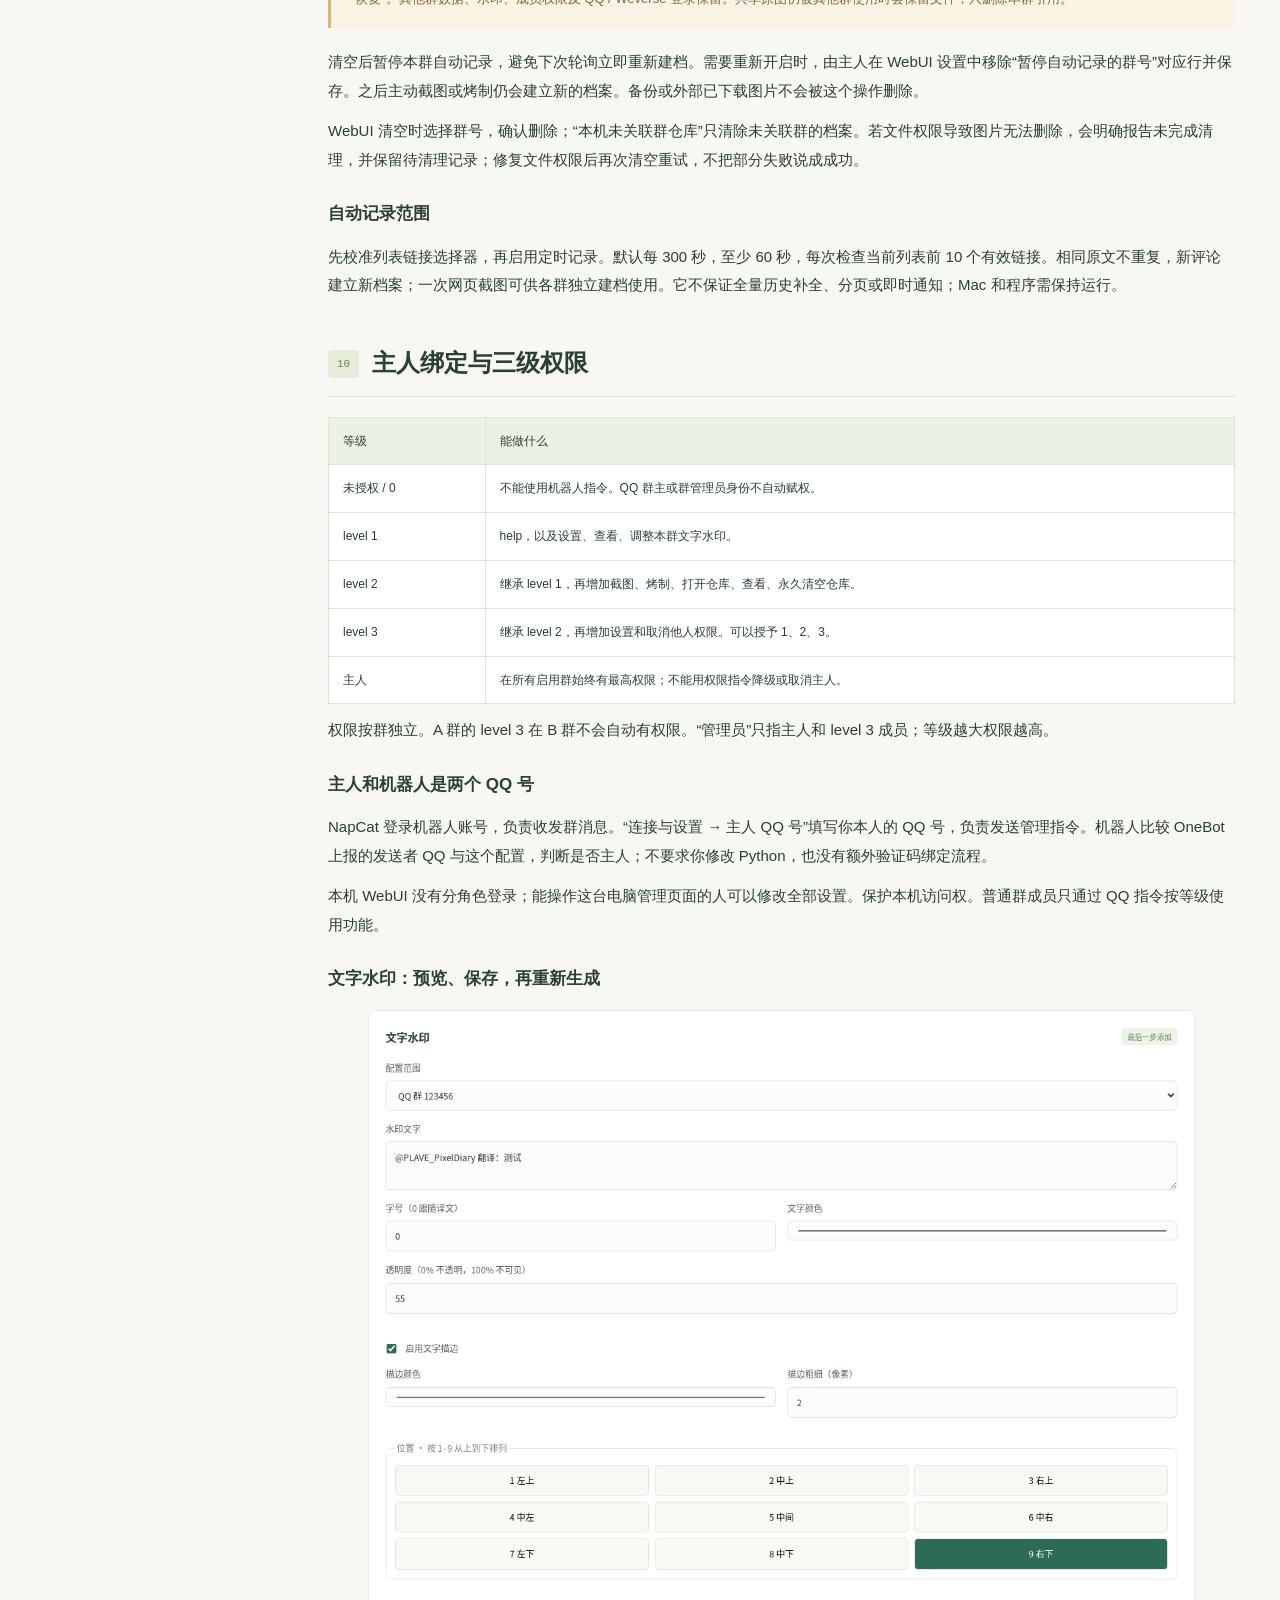
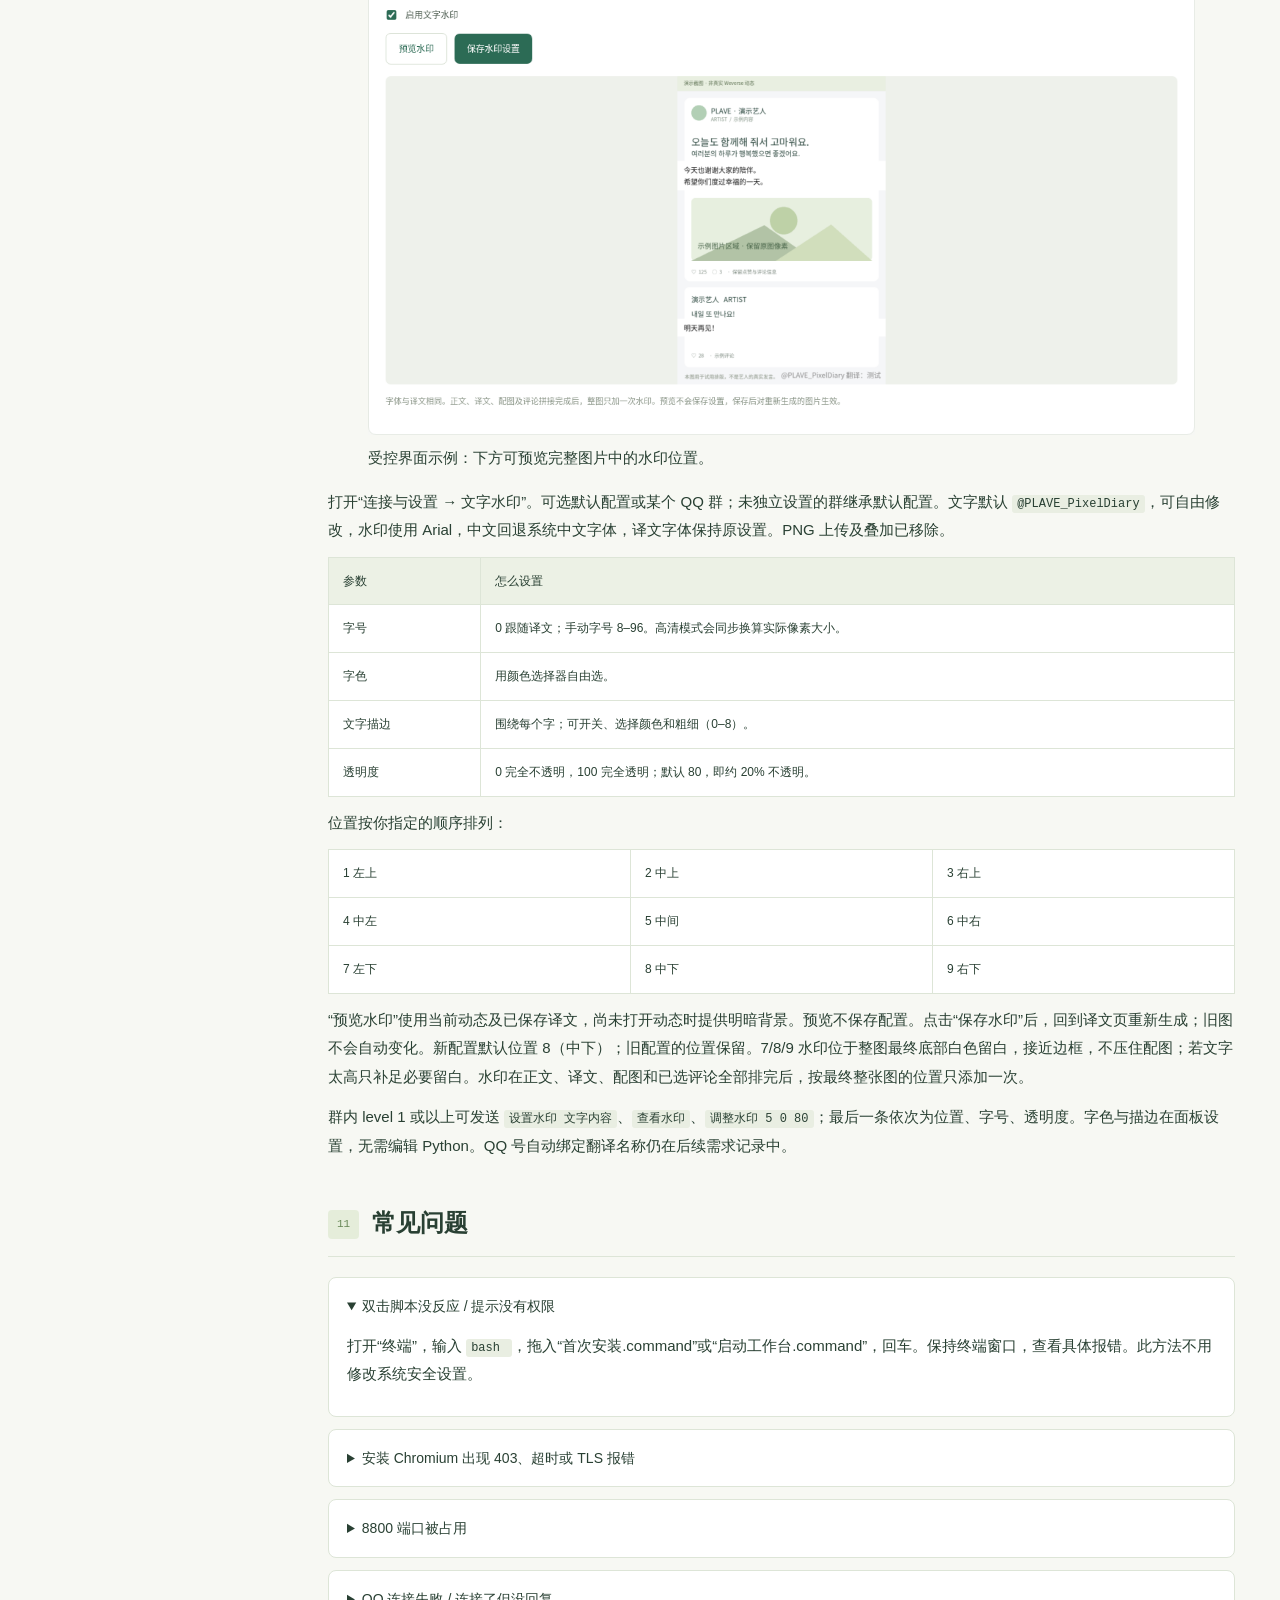
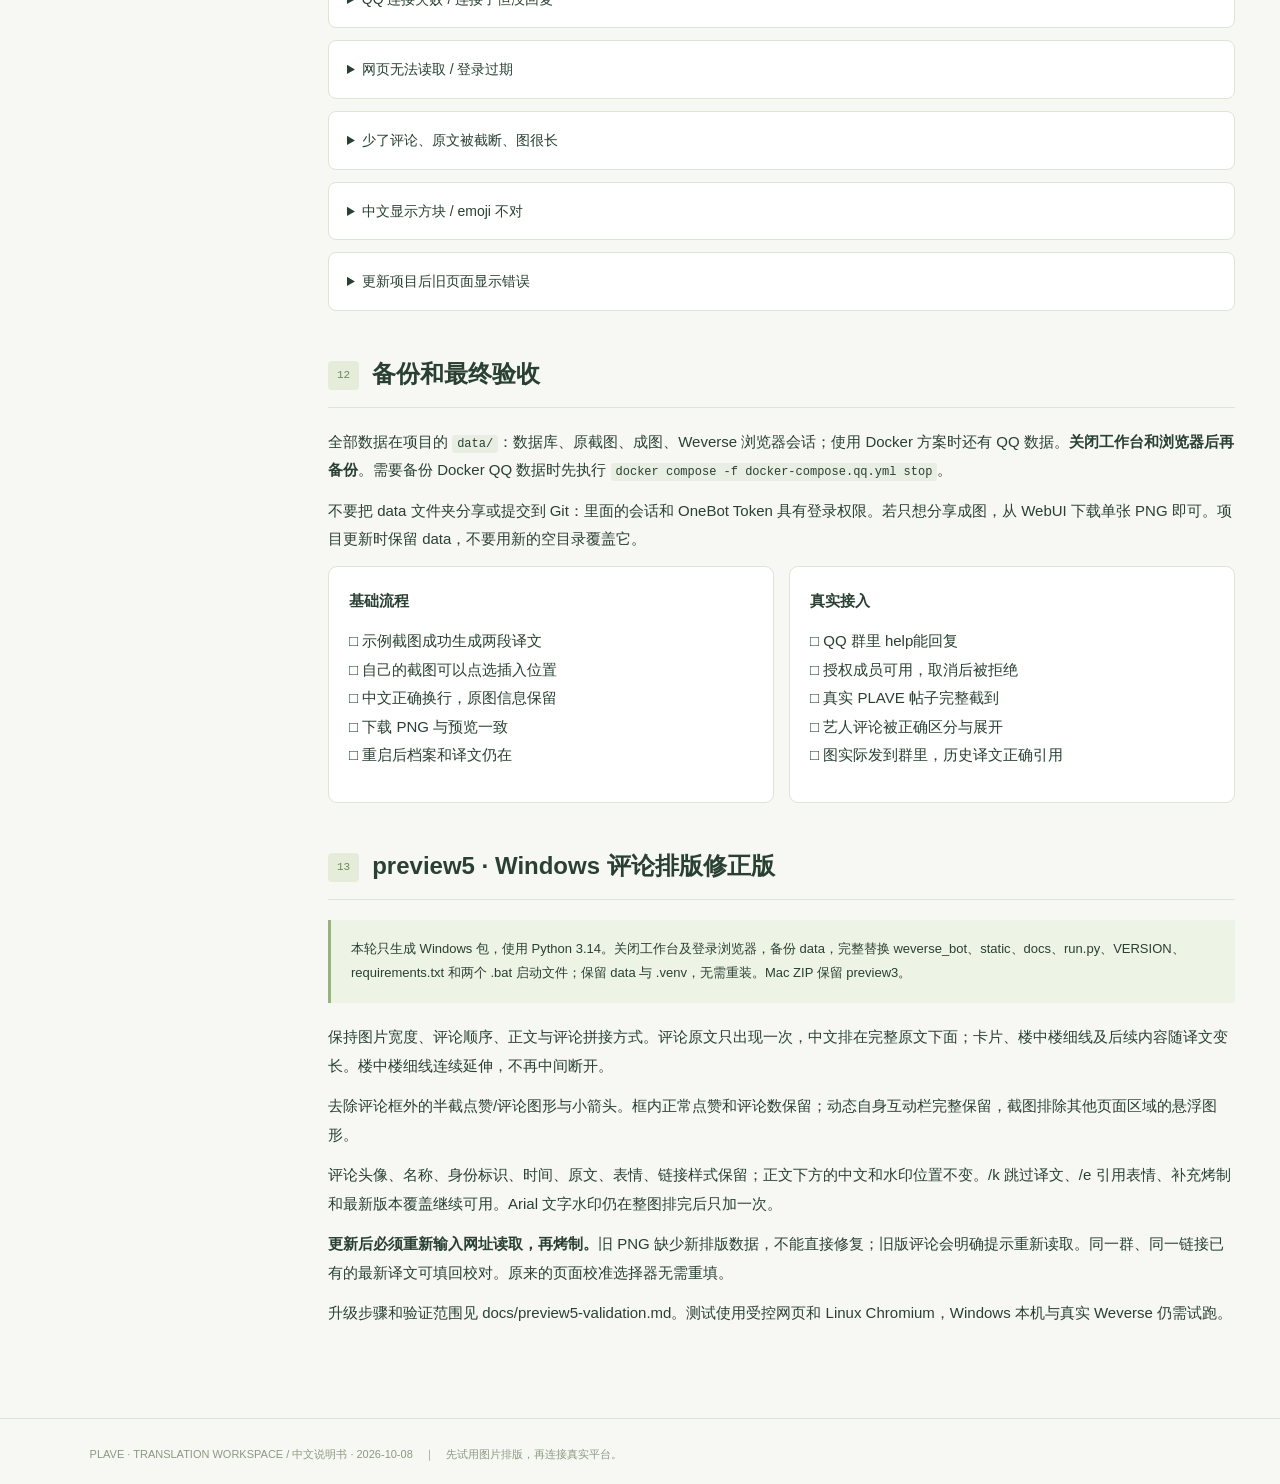
==== commit 3c3cbf0f: "Reflow native comment translations and isolate screenshot artifacts" ====
--- a/docs/manual.html
+++ b/docs/manual.html
@@ -54,5 +54,5 @@
 <section id="permissions"><h2><small>10</small>主人绑定与三级权限</h2><table><thead><tr><th>等级</th><th>能做什么</th></tr></thead><tbody><tr><td>未授权 / 0</td><td>不能使用机器人指令。QQ 群主或群管理员身份不自动赋权。</td></tr><tr><td>level 1</td><td>help，以及设置、查看、调整本群文字水印。</td></tr><tr><td>level 2</td><td>继承 level 1，再增加截图、烤制、打开仓库、查看、永久清空仓库。</td></tr><tr><td>level 3</td><td>继承 level 2，再增加设置和取消他人权限。可以授予 1、2、3。</td></tr><tr><td>主人</td><td>在所有启用群始终有最高权限；不能用权限指令降级或取消主人。</td></tr></tbody></table><p>权限按群独立。A 群的 level 3 在 B 群不会自动有权限。“管理员”只指主人和 level 3 成员；等级越大权限越高。</p><h3>主人和机器人是两个 QQ 号</h3><p>NapCat 登录机器人账号，负责收发群消息。“连接与设置 → 主人 QQ 号”填写你本人的 QQ 号，负责发送管理指令。机器人比较 OneBot 上报的发送者 QQ 与这个配置，判断是否主人；不要求你修改 Python，也没有额外验证码绑定流程。</p><p>本机 WebUI 没有分角色登录；能操作这台电脑管理页面的人可以修改全部设置。保护本机访问权。普通群成员只通过 QQ 指令按等级使用功能。</p><h3>文字水印：预览、保存，再重新生成</h3><figure><img src="[data-uri]" style="width:100%;height:auto" alt="文字水印面板：文字、字号、字色、描边、透明度与九宫格位置"><figcaption>受控界面示例：下方可预览完整图片中的水印位置。</figcaption></figure><p>打开“连接与设置 → 文字水印”。可选默认配置或某个 QQ 群；未独立设置的群继承默认配置。文字默认 <code>@PLAVE_PixelDiary</code>，可自由修改，水印使用 Arial，中文回退系统中文字体，译文字体保持原设置。PNG 上传及叠加已移除。</p><table><thead><tr><th>参数</th><th>怎么设置</th></tr></thead><tbody><tr><td>字号</td><td>0 跟随译文；手动字号 8–96。高清模式会同步换算实际像素大小。</td></tr><tr><td>字色</td><td>用颜色选择器自由选。</td></tr><tr><td>文字描边</td><td>围绕每个字；可开关、选择颜色和粗细（0–8）。</td></tr><tr><td>透明度</td><td>0 完全不透明，100 完全透明；默认 80，即约 20% 不透明。</td></tr></tbody></table><p>位置按你指定的顺序排列：</p><table><tbody><tr><td>1 左上</td><td>2 中上</td><td>3 右上</td></tr><tr><td>4 中左</td><td>5 中间</td><td>6 中右</td></tr><tr><td>7 左下</td><td>8 中下</td><td>9 右下</td></tr></tbody></table><p>“预览水印”使用当前动态及已保存译文，尚未打开动态时提供明暗背景。预览不保存配置。点击“保存水印”后，回到译文页重新生成；旧图不会自动变化。新配置默认位置 8（中下）；旧配置的位置保留。7/8/9 水印位于整图最终底部白色留白，接近边框，不压住配图；若文字太高只补足必要留白。水印在正文、译文、配图和已选评论全部排完后，按最终整张图的位置只添加一次。</p><p>群内 level 1 或以上可发送 <code>设置水印 文字内容</code>、<code>查看水印</code>、<code>调整水印 5 0 80</code>；最后一条依次为位置、字号、透明度。字色与描边在面板设置，无需编辑 Python。QQ 号自动绑定翻译名称仍在后续需求记录中。</p></section>
 <section id="troubleshooting"><h2><small>11</small>常见问题</h2><details open><summary>双击脚本没反应 / 提示没有权限</summary><div><p>打开“终端”，输入 <code>bash </code>，拖入“首次安装.command”或“启动工作台.command”，回车。保持终端窗口，查看具体报错。此方法不用修改系统安全设置。</p></div></details><details><summary>安装 Chromium 出现 403、超时或 TLS 报错</summary><div><p>403 多为网络阻挡，超时多为下载不可达。下载通常访问 <code>cdn.playwright.dev</code>、<code>storage.googleapis.com</code> 等官方地址。检查你所在网络的访问限制；不要关闭证书验证或从不可信镜像取可执行文件。TLS 证书错误先运行 Python 安装器提供的 Install Certificates.command，再重试首次安装。</p></div></details><details><summary>8800 端口被占用</summary><div><p>可能有另一个工作台仍在运行。关闭你自己启动的旧终端进程，或者在项目目录运行：</p><pre>.venv/bin/python run.py --port 8802</pre><p>然后打开 <code>http://127.0.0.1:8802/</code>。换端口启动不会自动修改默认启动脚本。</p></div></details><details><summary>QQ 连接失败 / 连接了但没回复</summary><div><p>确认是正向 WebSocket，NapCat 已登录 QQ 且上报群消息；Docker 容器内服务器监听 0.0.0.0:3001，本机映射 127.0.0.1:3001；OneBot Access Token 两边一致；主人 QQ 号、启用群和成员权限正确。先用主人发送 help。不要运行两个相同 Bot 实例，否则可能双重回复。</p></div></details><details><summary>网页无法读取 / 登录过期</summary><div><p>先在独立登录浏览器里确认你能访问这条帖子，然后检查正文 / 艺人标识选择器是否变化。明确提示登录失效时重新登录；没有找到帖子也可能是选择器错误，不要只反复输密码。云端代理 403 不等于账号登录过期。</p></div></details><details><summary>少了评论、原文被截断、图很长</summary><div><p>检查展开全文、页面是否加载完、评论是否在独立弹窗或虚拟列表里。超长图片会被限制：上传 12 MB / 2400 万像素，生成最大高 40000 像素 / 4800 万像素，单图最多 201 个译文位置。必要时分批截图。发送到 QQ 的图片另限 16 MB。不要把未加载评论当成“没有评论”。</p></div></details><details><summary>中文显示方块 / emoji 不对</summary><div><p>Mac 通常自动使用 <code>/System/Library/Fonts/PingFang.ttc</code>。可在设置里指定你自己的中文字库路径。原文和译文都由 Chromium 使用系统彩色 emoji 字体绘制。/e 引用该段原文表情，组合字素不拆开换行。请先预览核对。</p></div></details><details><summary>更新项目后旧页面显示错误</summary><div><p>同时替换 weverse_bot 和 static，停止旧服务再重新启动，浏览器按 Ctrl+F5（Windows）或 ⌘Shift+R（Mac）刷新。本轮依赖未变，无需重装。保护原来的 data 文件夹。页面提示“已过期”时刷新，以获取新的本机会话。</p></div></details></section>
 <section id="backup"><h2><small>12</small>备份和最终验收</h2><p>全部数据在项目的 <code>data/</code>：数据库、原截图、成图、Weverse 浏览器会话；使用 Docker 方案时还有 QQ 数据。<strong>关闭工作台和浏览器后再备份</strong>。需要备份 Docker QQ 数据时先执行 <code>docker compose -f docker-compose.qq.yml stop</code>。</p><p>不要把 data 文件夹分享或提交到 Git：里面的会话和 OneBot Token 具有登录权限。若只想分享成图，从 WebUI 下载单张 PNG 即可。项目更新时保留 data，不要用新的空目录覆盖它。</p><div class="checklist"><div><h3>基础流程</h3><p>□ 示例截图成功生成两段译文<br>□ 自己的截图可以点选插入位置<br>□ 中文正确换行，原图信息保留<br>□ 下载 PNG 与预览一致<br>□ 重启后档案和译文仍在</p></div><div><h3>真实接入</h3><p>□ QQ 群里 help能回复<br>□ 授权成员可用，取消后被拒绝<br>□ 真实 PLAVE 帖子完整截到<br>□ 艺人评论被正确区分与展开<br>□ 图实际发到群里，历史译文正确引用</p></div></div></section>
-<section id="delivery"><h2><small>13</small>preview4 · Windows 反馈修正版</h2><div class="callout">本轮只生成 Windows 包，使用 Python 3.14。关闭程序及登录浏览器，备份 data，完整替换 weverse_bot、static、docs、run.py、VERSION、requirements.txt 和两个 .bat 启动文件；保留 data 与 .venv，无需重装。仓库 Mac ZIP 仍是上一版。</div><p>保持图片宽度、评论排序与拼接方式。修复评论头像空白占位、缺头像，去除多余曲线和半截互动图标，卡片内部正常互动栏保留；动态自身点赞和评论栏测量完整。释放评论原文容器的限高与定位，在完整原文下方插入译文并扩长图片，不覆盖原文。</p><p>先点击中央 Do not consent，确认 .fc-dialog-overlay 遮罩和对话框都不可见，再点击底部“不同意并继续”。网站写入的拒绝偏好保留，网站再次询问时自动拒绝；真实遮罩未关闭则停止截图。</p><p>首页主动建立会话；不保存本机 Cookie 时仍能保存设置、看图、下载。程序重启后旧页面提交会重建会话并重试，不清空已填写内容。升级后使用新启动器打开的页面。</p><p>单独 /k 跳过译文但保留原文和段落对应，存档可复用。水印独立使用 Arial，位置保持不变，中文回退系统字体，仍在全部拼接完后添加。</p><p><strong>请重新输入网址读取后再烤制。</strong>旧 PNG 与旧截图插入位置不会自动修正。同一群、同一链接中已有的最新译文可填回校对。</p><p>最新验证和升级步骤见 docs/preview4-validation.md。测试在 Linux Chromium 和受控网页运行，真实 Weverse、Windows 字形和 QQ 请本机验收。动态编号/分类、模拟群聊和授权名称绑定仍在后续清单。</p></section>
+<section id="delivery"><h2><small>13</small>preview5 · Windows 评论排版修正版</h2><div class="callout">本轮只生成 Windows 包，使用 Python 3.14。关闭工作台及登录浏览器，备份 data，完整替换 weverse_bot、static、docs、run.py、VERSION、requirements.txt 和两个 .bat 启动文件；保留 data 与 .venv，无需重装。Mac ZIP 保留 preview3。</div><p>保持图片宽度、评论顺序、正文与评论拼接方式。评论原文只出现一次，中文排在完整原文下面；卡片、楼中楼细线及后续内容随译文变长。楼中楼细线连续延伸，不再中间断开。</p><p>去除评论框外的半截点赞/评论图形与小箭头。框内正常点赞和评论数保留；动态自身互动栏完整保留，截图排除其他页面区域的悬浮图形。</p><p>评论头像、名称、身份标识、时间、原文、表情、链接样式保留；正文下方的中文和水印位置不变。/k 跳过译文、/e 引用表情、补充烤制和最新版本覆盖继续可用。Arial 文字水印仍在整图排完后只加一次。</p><p><strong>更新后必须重新输入网址读取，再烤制。</strong>旧 PNG 缺少新排版数据，不能直接修复；旧版评论会明确提示重新读取。同一群、同一链接已有的最新译文可填回校对。原来的页面校准选择器无需重填。</p><p>升级步骤和验证范围见 docs/preview5-validation.md。测试使用受控网页和 Linux Chromium，Windows 本机与真实 Weverse 仍需试跑。</p></section>
 </main></div><footer>PLAVE · TRANSLATION WORKSPACE / 中文说明书 · 2026-10-08　｜　先试用图片排版，再连接真实平台。</footer></body></html>
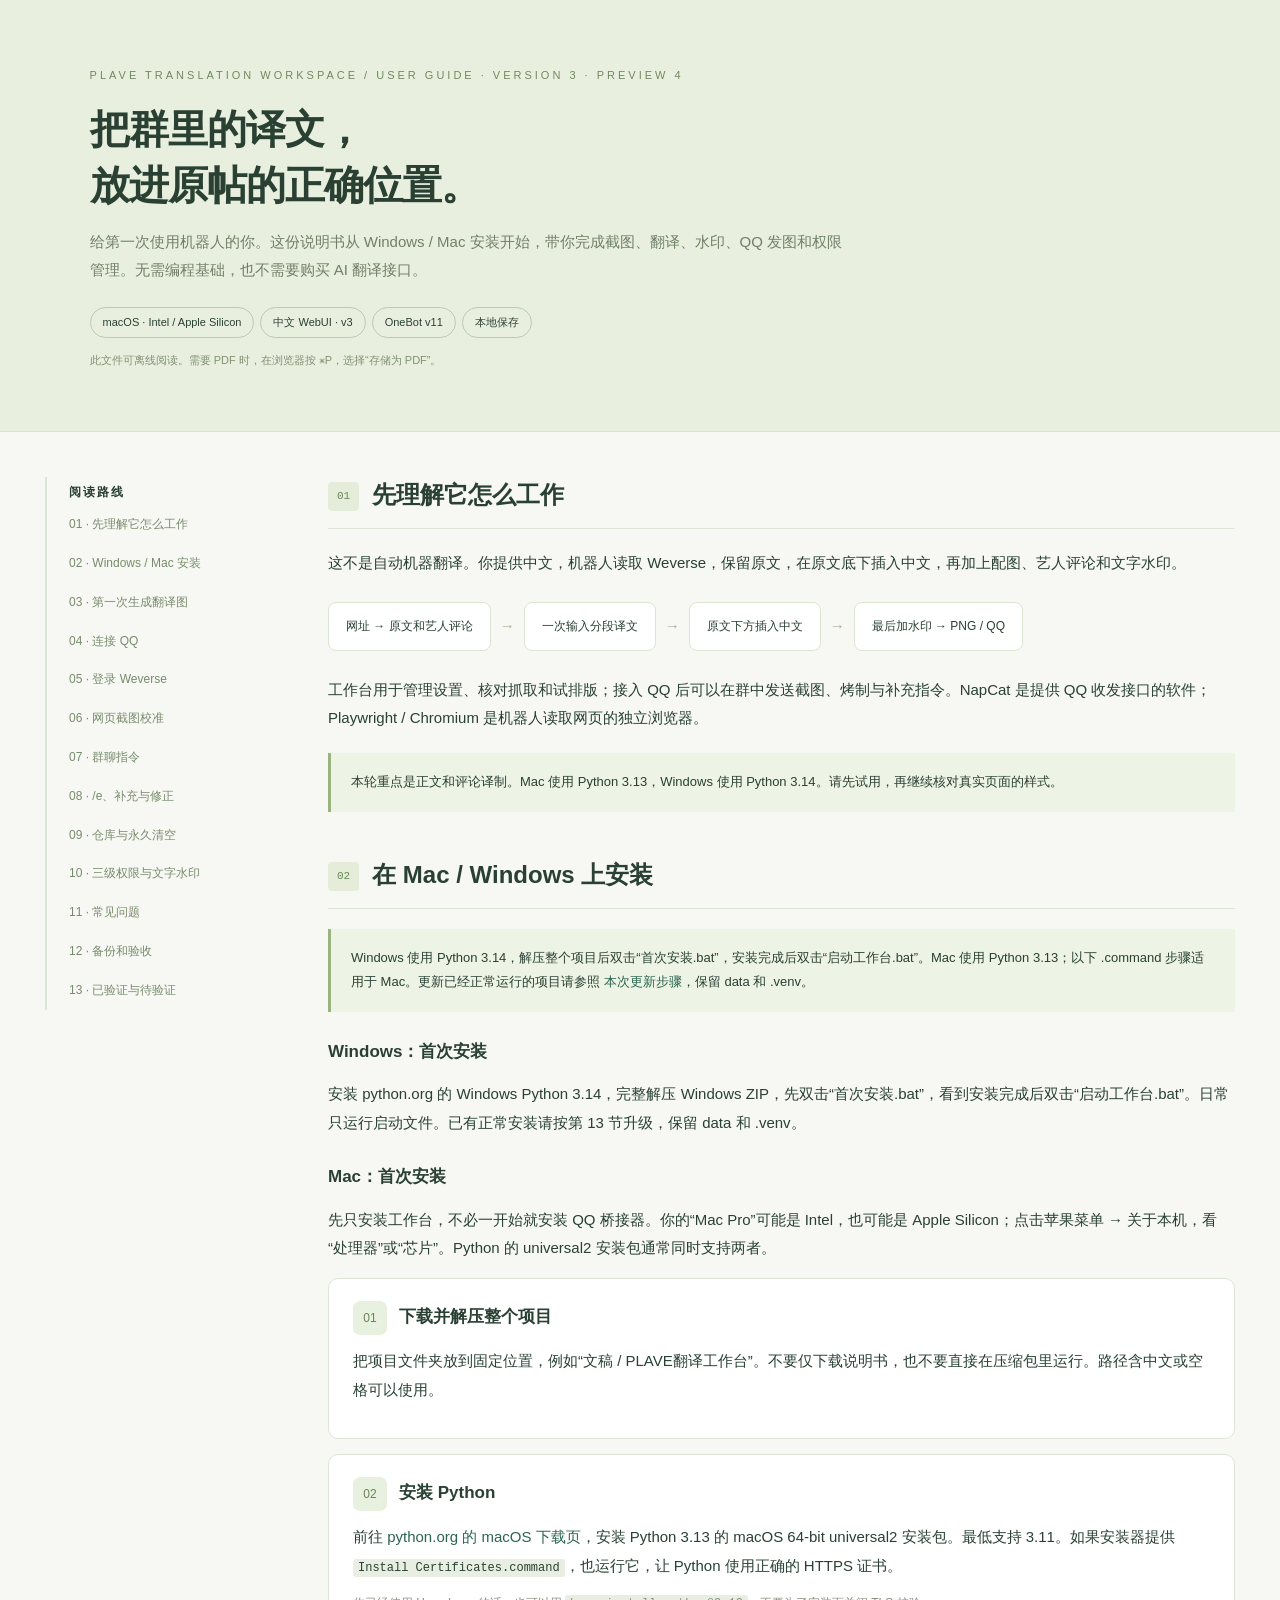
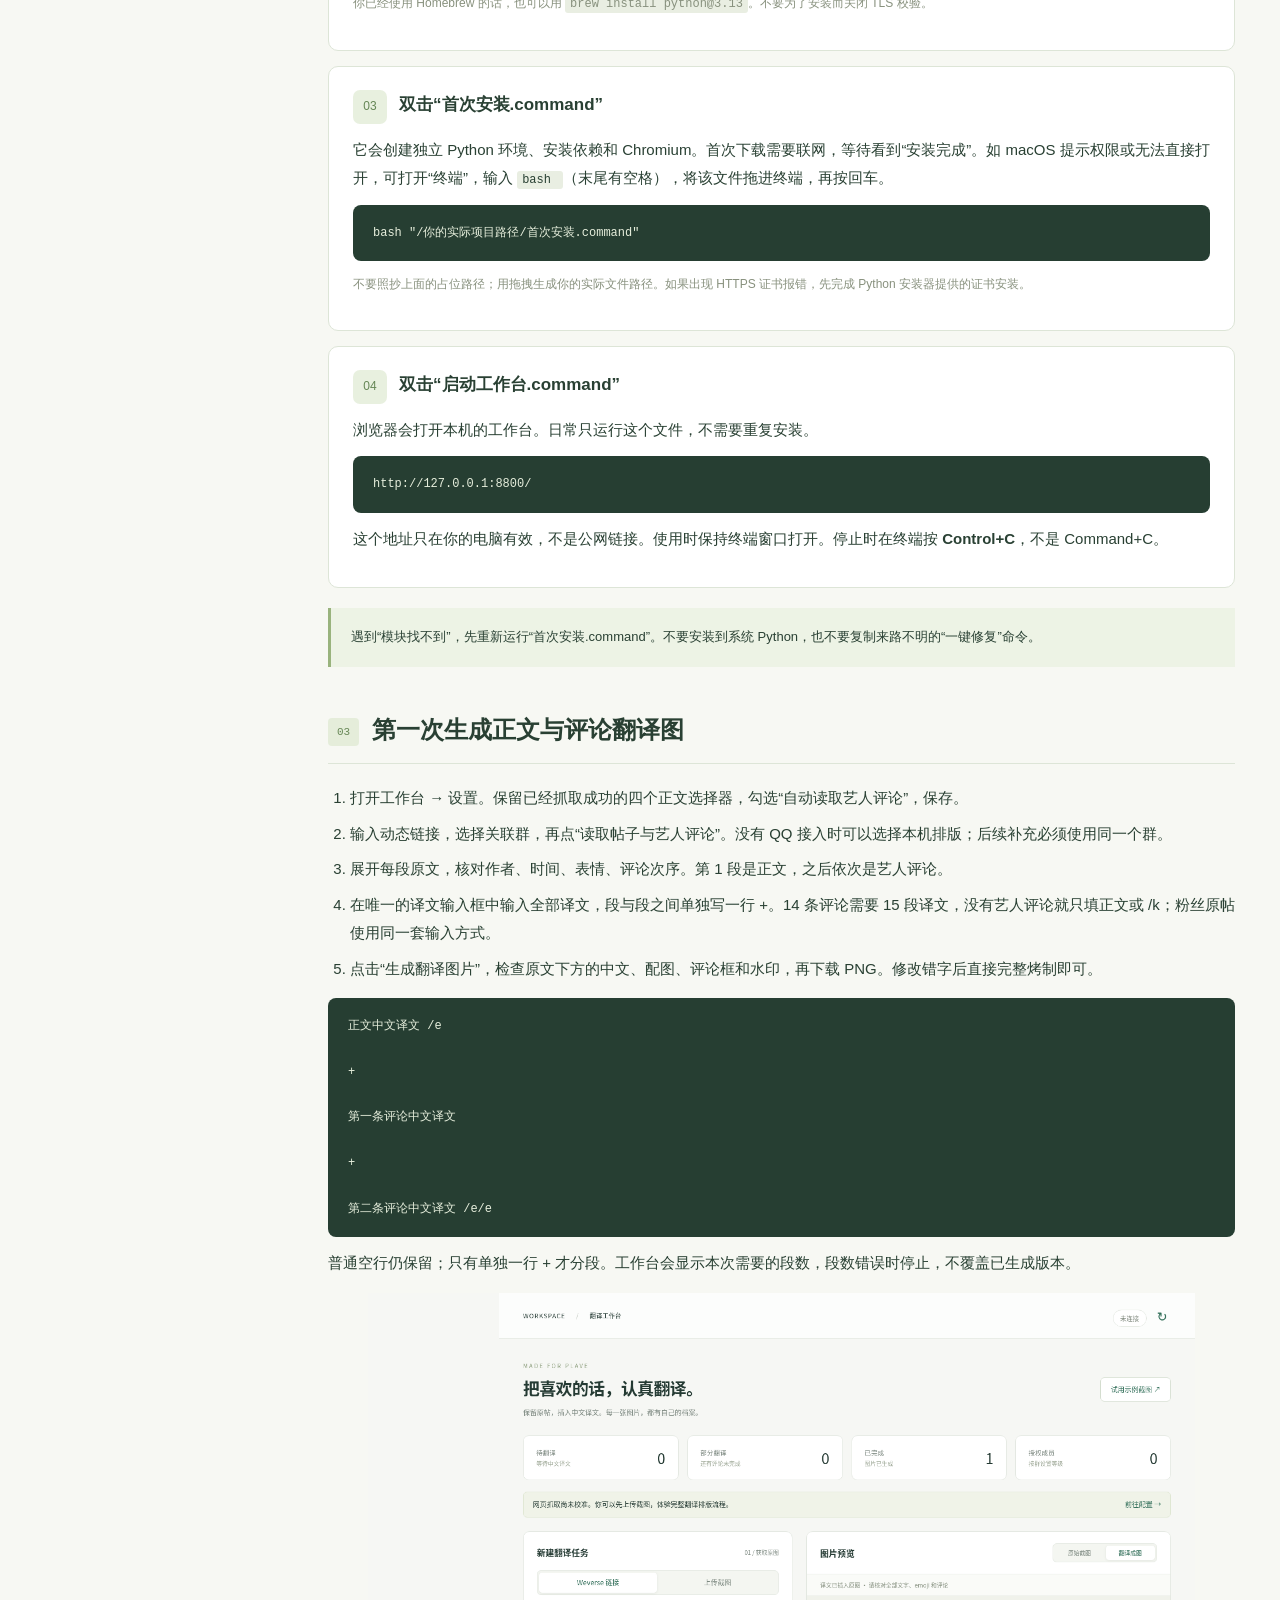
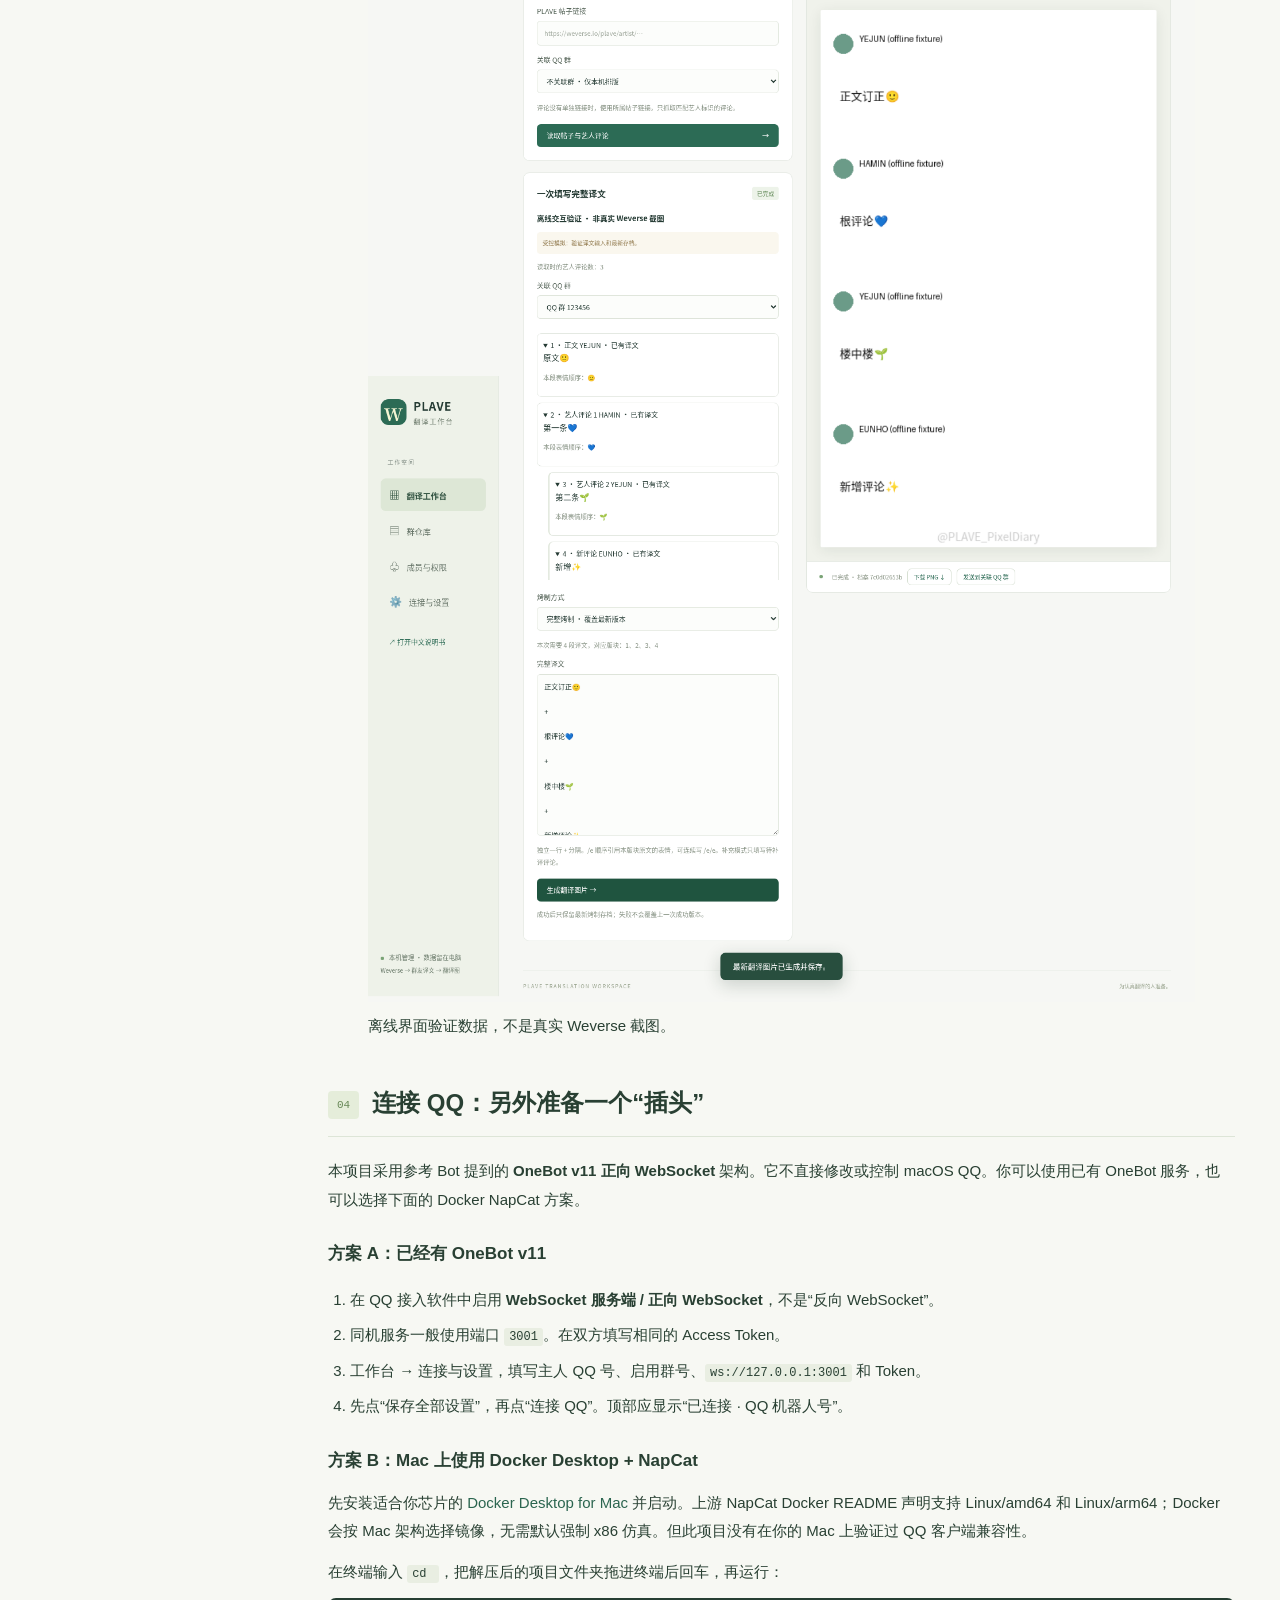
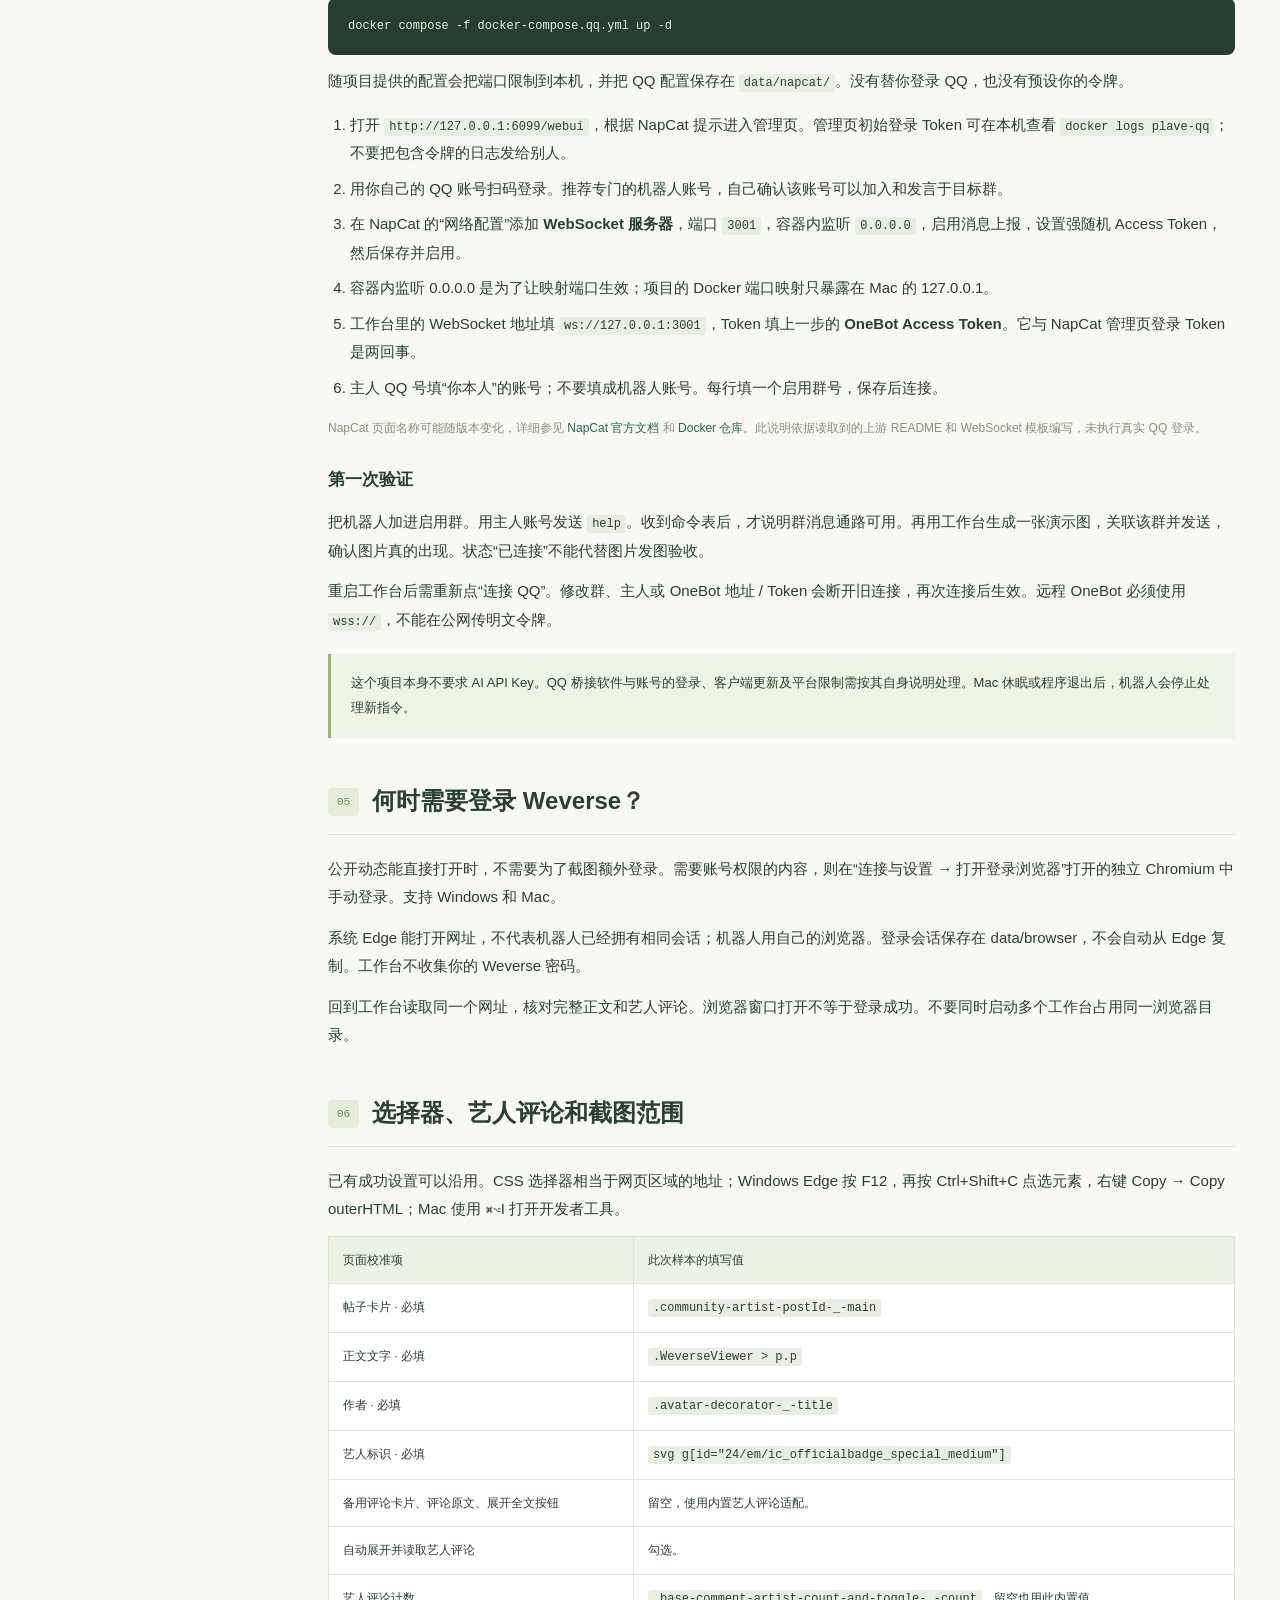
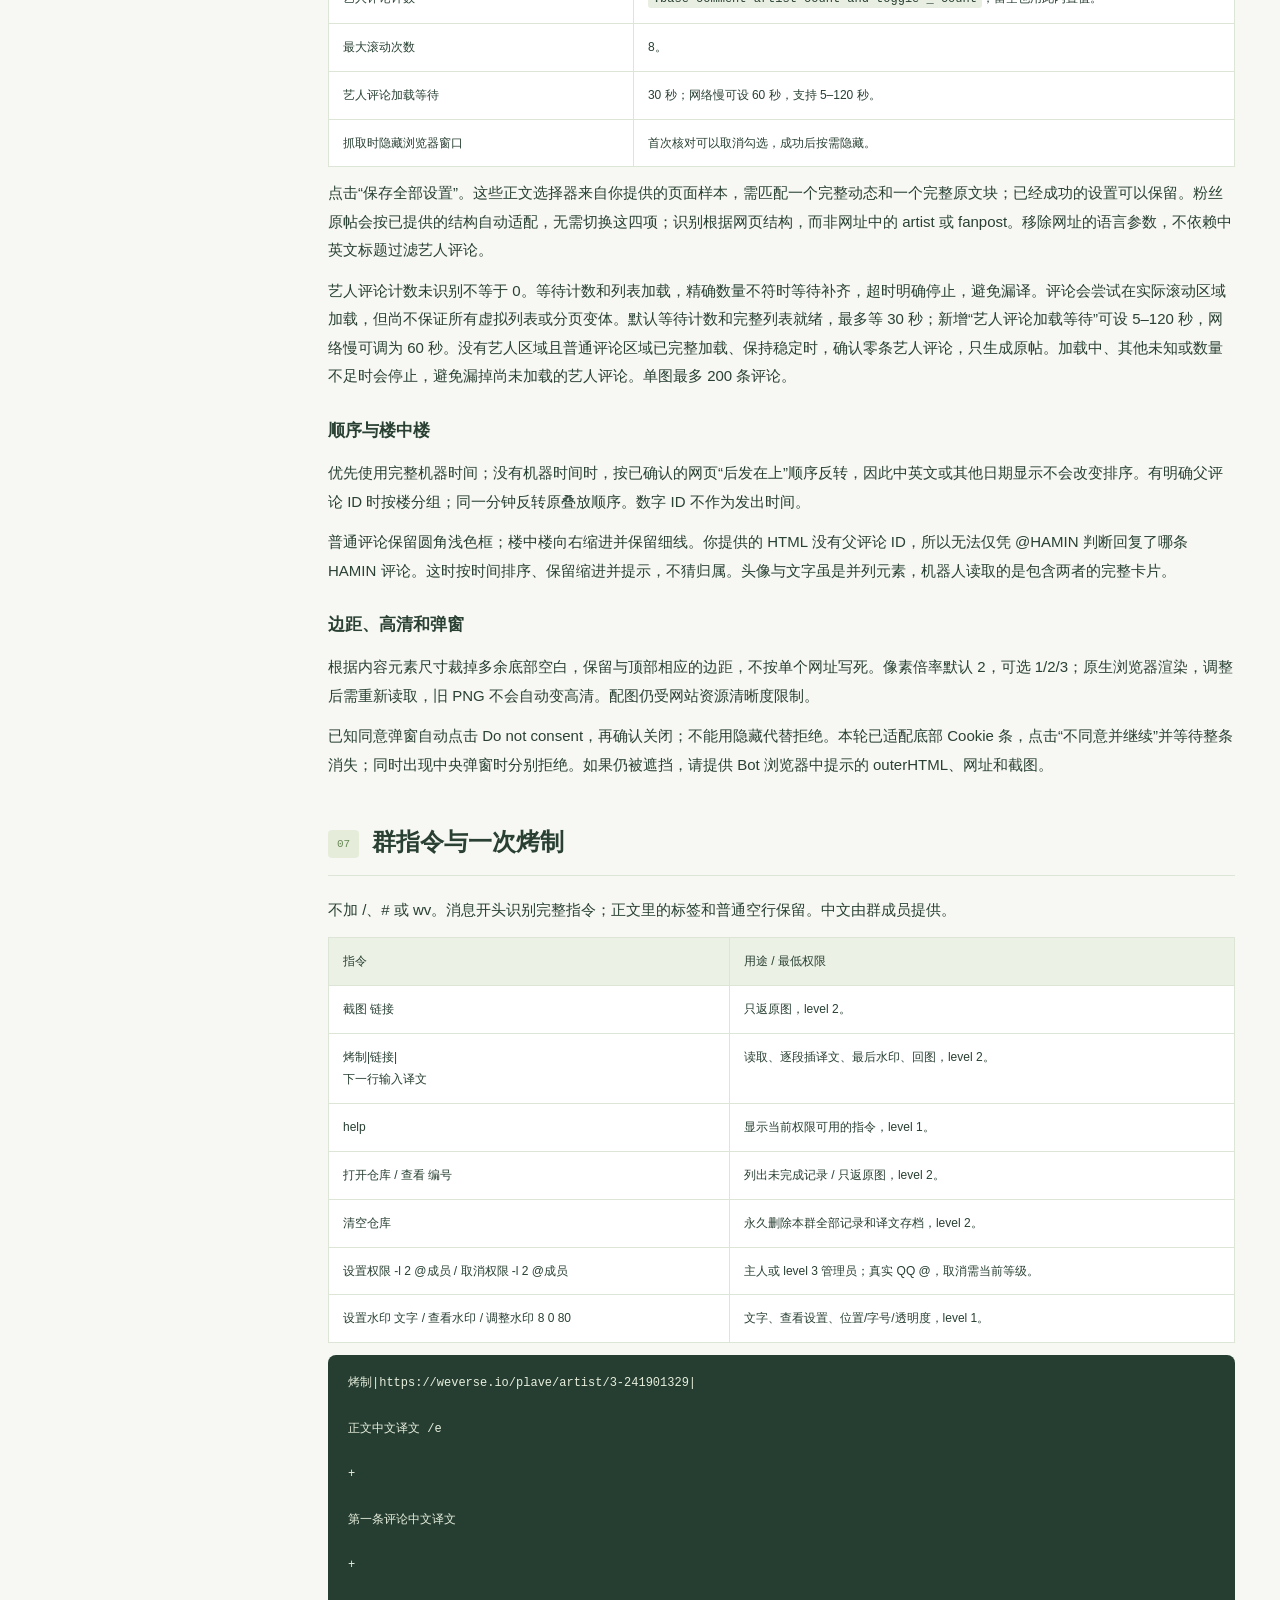
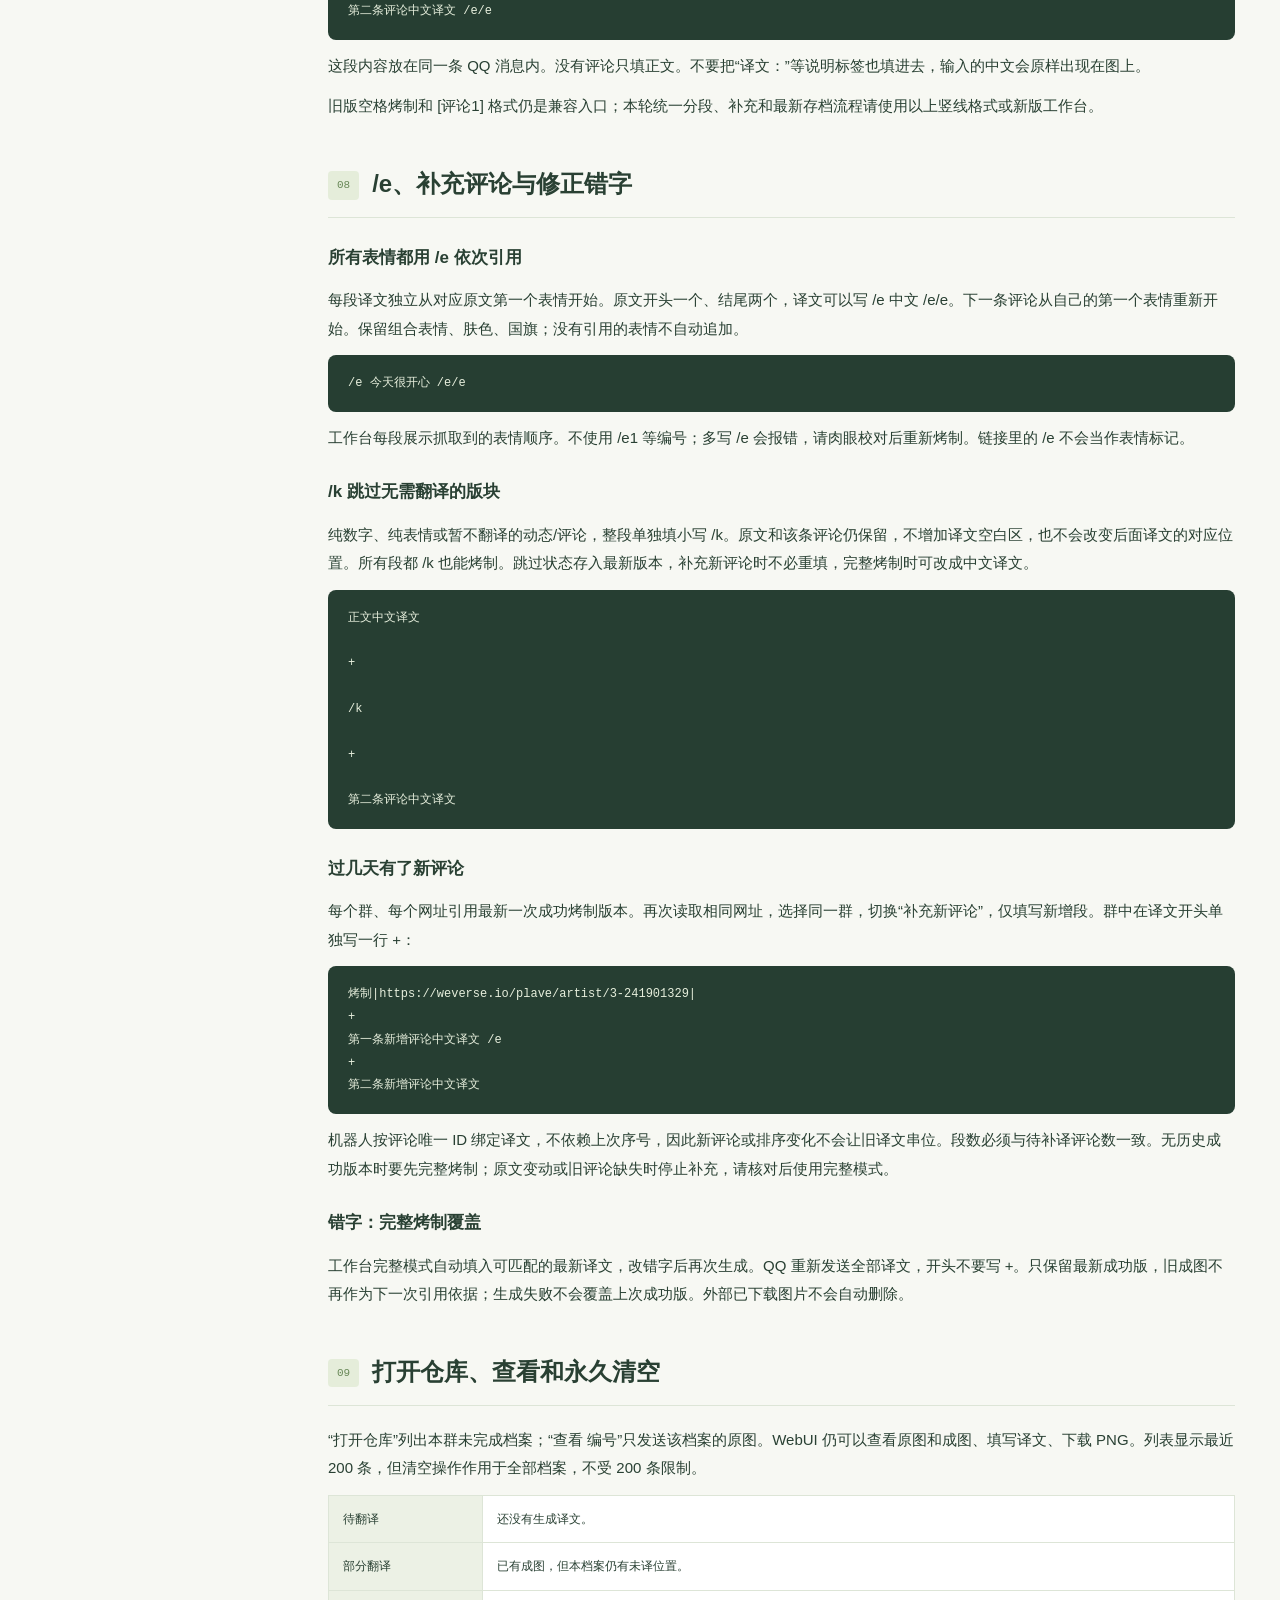
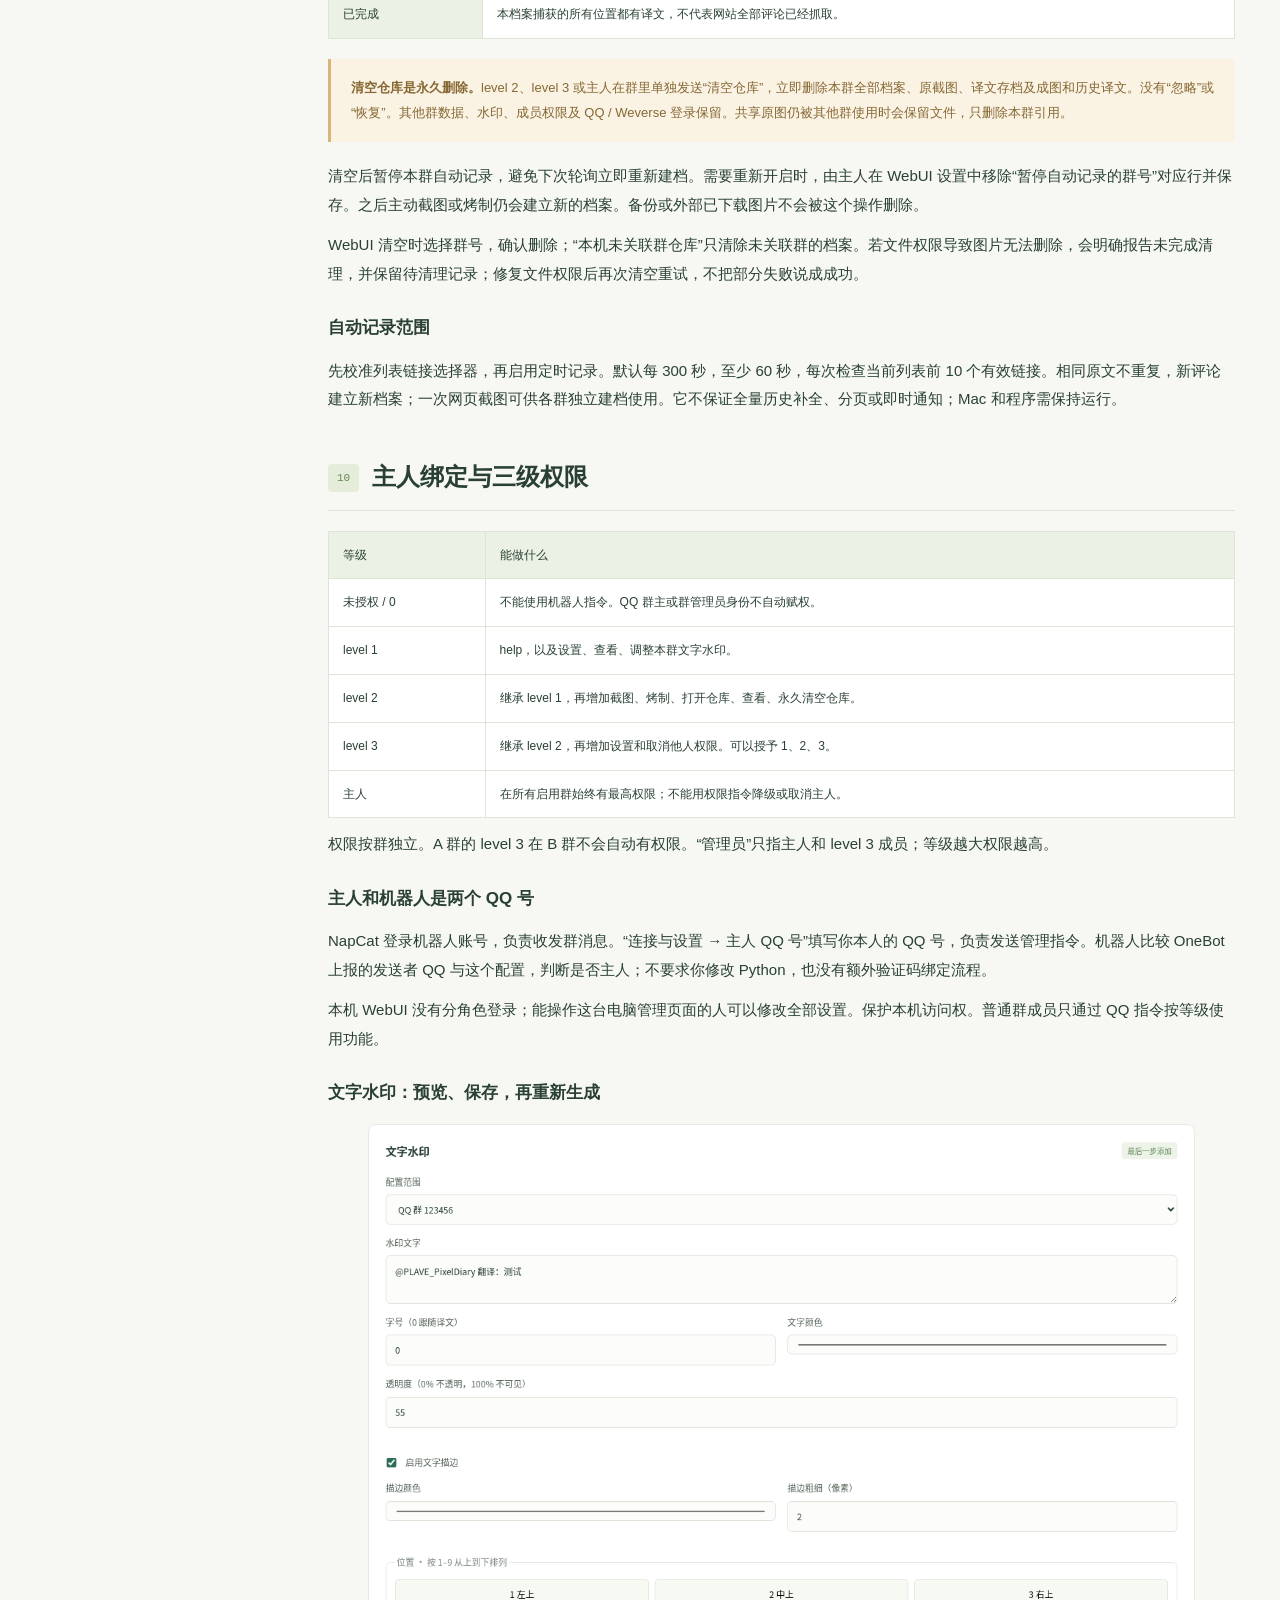
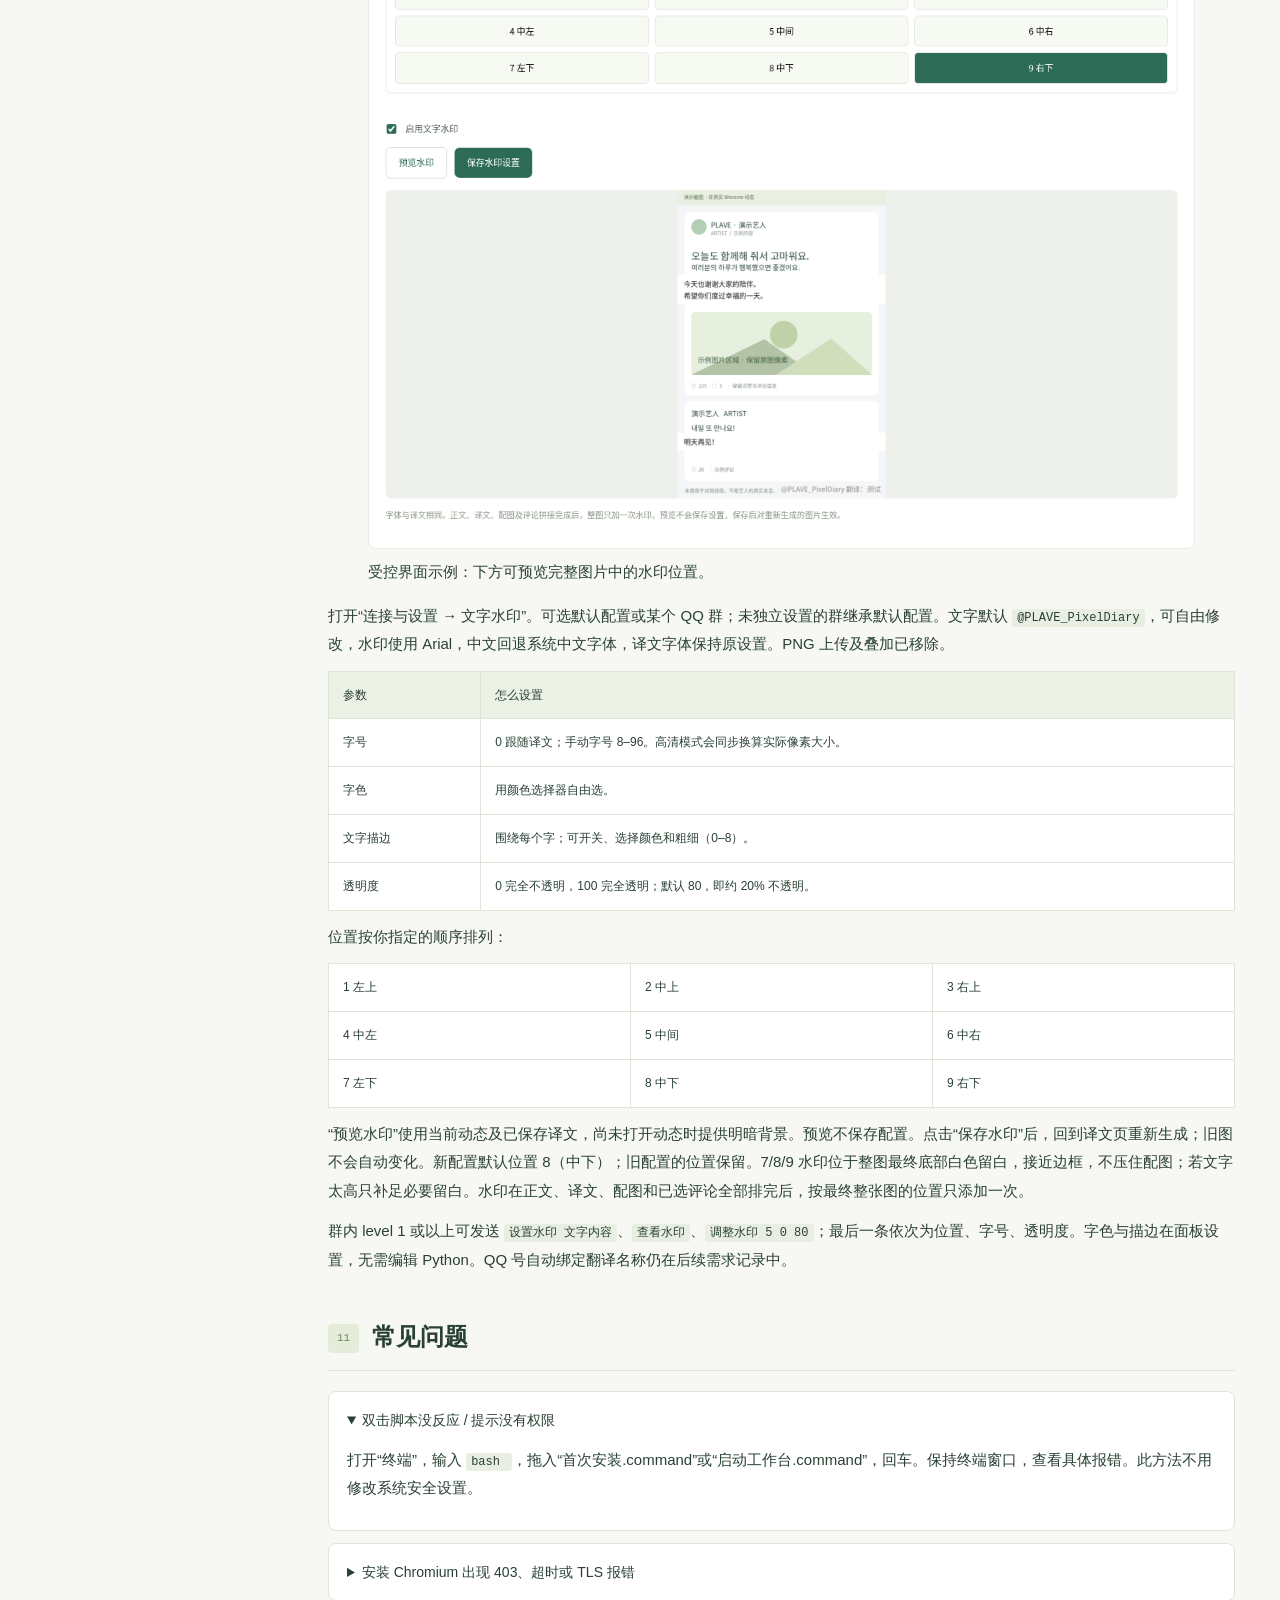
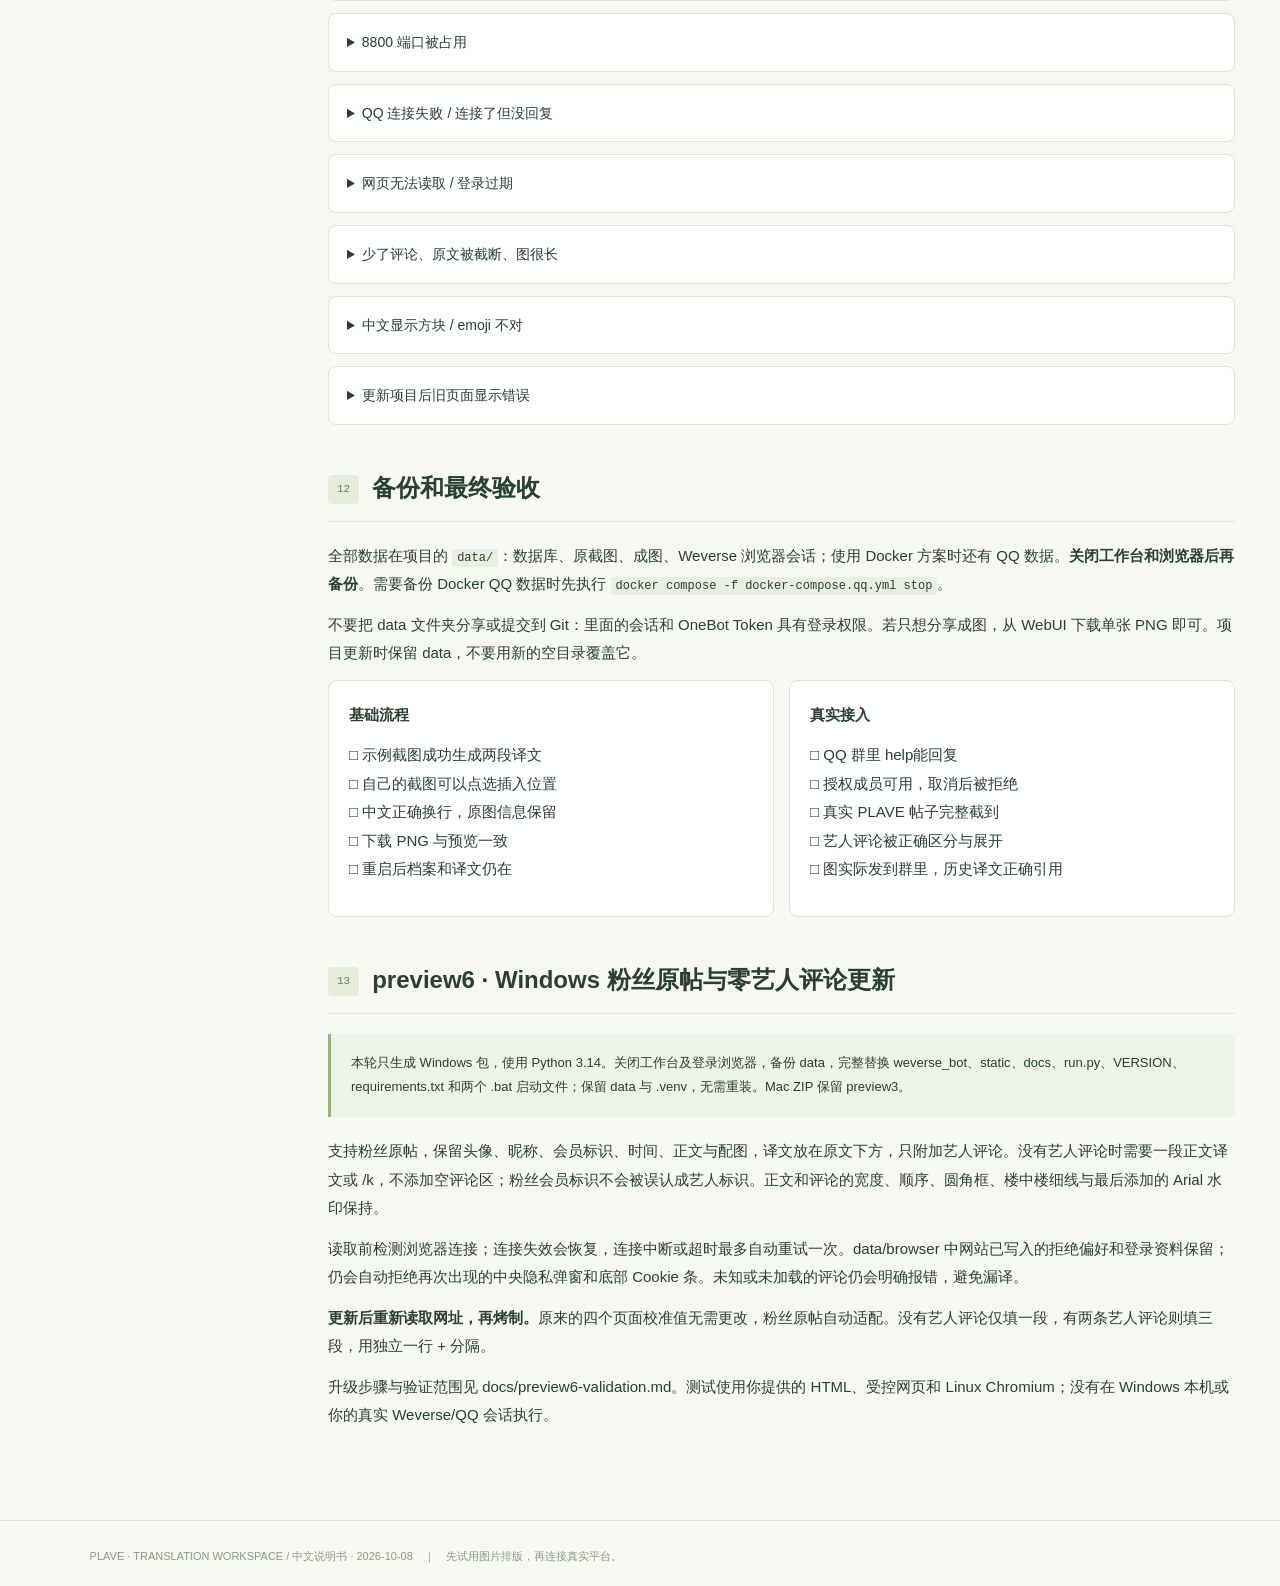
==== commit 1dd49e70: "Support fan posts, zero artist comments and browser recovery in Windows preview6" ====
--- a/docs/manual.html
+++ b/docs/manual.html
@@ -3,7 +3,7 @@
 </style></head><body><header><div class="eyebrow">PLAVE TRANSLATION WORKSPACE / USER GUIDE · VERSION 3 · PREVIEW 4</div><h1>把群里的译文，<br>放进原帖的正确位置。</h1><p>给第一次使用机器人的你。这份说明书从 Windows / Mac 安装开始，带你完成截图、翻译、水印、QQ 发图和权限管理。无需编程基础，也不需要购买 AI 翻译接口。</p><span class="tag">macOS · Intel / Apple Silicon</span><span class="tag">中文 WebUI · v3</span><span class="tag">OneBot v11</span><span class="tag">本地保存</span><p class="print-tip">此文件可离线阅读。需要 PDF 时，在浏览器按 ⌘P，选择“存储为 PDF”。</p></header><div class="layout"><nav><strong>阅读路线</strong><a href="#overview">01 · 先理解它怎么工作</a><a href="#install">02 · Windows / Mac 安装</a><a href="#first">03 · 第一次生成翻译图</a><a href="#qq">04 · 连接 QQ</a><a href="#weverse">05 · 登录 Weverse</a><a href="#calibration">06 · 网页截图校准</a><a href="#commands">07 · 群聊指令</a><a href="#comments">08 · /e、补充与修正</a><a href="#archive">09 · 仓库与永久清空</a><a href="#permissions">10 · 三级权限与文字水印</a><a href="#troubleshooting">11 · 常见问题</a><a href="#backup">12 · 备份和验收</a><a href="#delivery">13 · 已验证与待验证</a></nav><main>
 <section id="overview"><h2><small>01</small>先理解它怎么工作</h2><p>这不是自动机器翻译。你提供中文，机器人读取 Weverse，保留原文，在原文底下插入中文，再加上配图、艺人评论和文字水印。</p><div class="flow"><div>网址 → 原文和艺人评论</div><span>→</span><div>一次输入分段译文</div><span>→</span><div>原文下方插入中文</div><span>→</span><div>最后加水印 → PNG / QQ</div></div><p>工作台用于管理设置、核对抓取和试排版；接入 QQ 后可以在群中发送截图、烤制与补充指令。NapCat 是提供 QQ 收发接口的软件；Playwright / Chromium 是机器人读取网页的独立浏览器。</p><div class="callout">本轮重点是正文和评论译制。Mac 使用 Python 3.13，Windows 使用 Python 3.14。请先试用，再继续核对真实页面的样式。</div></section>
 <section id="install"><h2><small>02</small>在 Mac / Windows 上安装</h2><div class="callout">Windows 使用 Python 3.14，解压整个项目后双击“首次安装.bat”，安装完成后双击“启动工作台.bat”。Mac 使用 Python 3.13；以下 .command 步骤适用于 Mac。更新已经正常运行的项目请参照 <a href="#delivery">本次更新步骤</a>，保留 data 和 .venv。</div><h3>Windows：首次安装</h3><p>安装 python.org 的 Windows Python 3.14，完整解压 Windows ZIP，先双击“首次安装.bat”，看到安装完成后双击“启动工作台.bat”。日常只运行启动文件。已有正常安装请按第 13 节升级，保留 data 和 .venv。</p><h3>Mac：首次安装</h3><p>先只安装工作台，不必一开始就安装 QQ 桥接器。你的“Mac Pro”可能是 Intel，也可能是 Apple Silicon；点击苹果菜单 → 关于本机，看“处理器”或“芯片”。Python 的 universal2 安装包通常同时支持两者。</p><div class="steps"><div class="step"><h3>下载并解压整个项目</h3><p>把项目文件夹放到固定位置，例如“文稿 / PLAVE翻译工作台”。不要仅下载说明书，也不要直接在压缩包里运行。路径含中文或空格可以使用。</p></div><div class="step"><h3>安装 Python</h3><p>前往 <a href="https://www.python.org/downloads/macos/" target="_blank" rel="noopener">python.org 的 macOS 下载页</a>，安装 Python 3.13 的 macOS 64-bit universal2 安装包。最低支持 3.11。如果安装器提供 <code>Install Certificates.command</code>，也运行它，让 Python 使用正确的 HTTPS 证书。</p><p class="fine">你已经使用 Homebrew 的话，也可以用 <code>brew install python@3.13</code>。不要为了安装而关闭 TLS 校验。</p></div><div class="step"><h3>双击“首次安装.command”</h3><p>它会创建独立 Python 环境、安装依赖和 Chromium。首次下载需要联网，等待看到“安装完成”。如 macOS 提示权限或无法直接打开，可打开“终端”，输入 <code>bash </code>（末尾有空格），将该文件拖进终端，再按回车。</p><pre>bash "/你的实际项目路径/首次安装.command"</pre><p class="fine">不要照抄上面的占位路径；用拖拽生成你的实际文件路径。如果出现 HTTPS 证书报错，先完成 Python 安装器提供的证书安装。</p></div><div class="step"><h3>双击“启动工作台.command”</h3><p>浏览器会打开本机的工作台。日常只运行这个文件，不需要重复安装。</p><pre>http://127.0.0.1:8800/</pre><p>这个地址只在你的电脑有效，不是公网链接。使用时保持终端窗口打开。停止时在终端按 <strong>Control+C</strong>，不是 Command+C。</p></div></div><div class="callout">遇到“模块找不到”，先重新运行“首次安装.command”。不要安装到系统 Python，也不要复制来路不明的“一键修复”命令。</div></section>
-<section id="first"><h2><small>03</small>第一次生成正文与评论翻译图</h2><ol><li>打开工作台 → 设置。保留已经抓取成功的四个正文选择器，勾选“自动读取艺人评论”，保存。</li><li>输入动态链接，选择关联群，再点“读取帖子与艺人评论”。没有 QQ 接入时可以选择本机排版；后续补充必须使用同一个群。</li><li>展开每段原文，核对作者、时间、表情、评论次序。第 1 段是正文，之后依次是艺人评论。</li><li>在唯一的译文输入框中输入全部译文，段与段之间单独写一行 +。14 条评论需要 15 段译文，没有评论就只填正文。</li><li>点击“生成翻译图片”，检查原文下方的中文、配图、评论框和水印，再下载 PNG。修改错字后直接完整烤制即可。</li></ol><pre>正文中文译文 /e
+<section id="first"><h2><small>03</small>第一次生成正文与评论翻译图</h2><ol><li>打开工作台 → 设置。保留已经抓取成功的四个正文选择器，勾选“自动读取艺人评论”，保存。</li><li>输入动态链接，选择关联群，再点“读取帖子与艺人评论”。没有 QQ 接入时可以选择本机排版；后续补充必须使用同一个群。</li><li>展开每段原文，核对作者、时间、表情、评论次序。第 1 段是正文，之后依次是艺人评论。</li><li>在唯一的译文输入框中输入全部译文，段与段之间单独写一行 +。14 条评论需要 15 段译文，没有艺人评论就只填正文或 /k；粉丝原帖使用同一套输入方式。</li><li>点击“生成翻译图片”，检查原文下方的中文、配图、评论框和水印，再下载 PNG。修改错字后直接完整烤制即可。</li></ol><pre>正文中文译文 /e
 
 +
 
@@ -25,7 +25,7 @@
 <tr><td>最大滚动次数</td><td>8。</td></tr>
 <tr><td>艺人评论加载等待</td><td>30 秒；网络慢可设 60 秒，支持 5–120 秒。</td></tr>
 <tr><td>抓取时隐藏浏览器窗口</td><td>首次核对可以取消勾选，成功后按需隐藏。</td></tr>
-</tbody></table><p>点击“保存全部设置”。这些正文选择器来自你提供的页面样本，需匹配一个完整动态和一个完整原文块；已经成功的设置可以保留。</p><p>艺人评论计数未识别不等于 0。等待计数和列表加载，精确数量不符时等待补齐，超时明确停止，避免漏译。评论会尝试在实际滚动区域加载，但尚不保证所有虚拟列表或分页变体。默认等待计数和完整列表就绪，最多等 30 秒；新增“艺人评论加载等待”可设 5–120 秒，网络慢可调为 60 秒。未知或数量不足时会停止，不只输出正文。单图最多 200 条评论。</p><h3>顺序与楼中楼</h3><p>优先使用完整机器时间；没有机器时间时，按已确认的网页“后发在上”顺序反转，因此中英文或其他日期显示不会改变排序。有明确父评论 ID 时按楼分组；同一分钟反转原叠放顺序。数字 ID 不作为发出时间。</p><p>普通评论保留圆角浅色框；楼中楼向右缩进并保留细线。你提供的 HTML 没有父评论 ID，所以无法仅凭 @HAMIN 判断回复了哪条 HAMIN 评论。这时按时间排序、保留缩进并提示，不猜归属。头像与文字虽是并列元素，机器人读取的是包含两者的完整卡片。</p><h3>边距、高清和弹窗</h3><p>根据内容元素尺寸裁掉多余底部空白，保留与顶部相应的边距，不按单个网址写死。像素倍率默认 2，可选 1/2/3；原生浏览器渲染，调整后需重新读取，旧 PNG 不会自动变高清。配图仍受网站资源清晰度限制。</p><p>已知同意弹窗自动点击 Do not consent，再确认关闭；不能用隐藏代替拒绝。本轮已适配底部 Cookie 条，点击“不同意并继续”并等待整条消失；同时出现中央弹窗时分别拒绝。如果仍被遮挡，请提供 Bot 浏览器中提示的 outerHTML、网址和截图。</p></section>
+</tbody></table><p>点击“保存全部设置”。这些正文选择器来自你提供的页面样本，需匹配一个完整动态和一个完整原文块；已经成功的设置可以保留。粉丝原帖会按已提供的结构自动适配，无需切换这四项；识别根据网页结构，而非网址中的 artist 或 fanpost。移除网址的语言参数，不依赖中英文标题过滤艺人评论。</p><p>艺人评论计数未识别不等于 0。等待计数和列表加载，精确数量不符时等待补齐，超时明确停止，避免漏译。评论会尝试在实际滚动区域加载，但尚不保证所有虚拟列表或分页变体。默认等待计数和完整列表就绪，最多等 30 秒；新增“艺人评论加载等待”可设 5–120 秒，网络慢可调为 60 秒。没有艺人区域且普通评论区域已完整加载、保持稳定时，确认零条艺人评论，只生成原帖。加载中、其他未知或数量不足时会停止，避免漏掉尚未加载的艺人评论。单图最多 200 条评论。</p><h3>顺序与楼中楼</h3><p>优先使用完整机器时间；没有机器时间时，按已确认的网页“后发在上”顺序反转，因此中英文或其他日期显示不会改变排序。有明确父评论 ID 时按楼分组；同一分钟反转原叠放顺序。数字 ID 不作为发出时间。</p><p>普通评论保留圆角浅色框；楼中楼向右缩进并保留细线。你提供的 HTML 没有父评论 ID，所以无法仅凭 @HAMIN 判断回复了哪条 HAMIN 评论。这时按时间排序、保留缩进并提示，不猜归属。头像与文字虽是并列元素，机器人读取的是包含两者的完整卡片。</p><h3>边距、高清和弹窗</h3><p>根据内容元素尺寸裁掉多余底部空白，保留与顶部相应的边距，不按单个网址写死。像素倍率默认 2，可选 1/2/3；原生浏览器渲染，调整后需重新读取，旧 PNG 不会自动变高清。配图仍受网站资源清晰度限制。</p><p>已知同意弹窗自动点击 Do not consent，再确认关闭；不能用隐藏代替拒绝。本轮已适配底部 Cookie 条，点击“不同意并继续”并等待整条消失；同时出现中央弹窗时分别拒绝。如果仍被遮挡，请提供 Bot 浏览器中提示的 outerHTML、网址和截图。</p></section>
 <section id="commands"><h2><small>07</small>群指令与一次烤制</h2><p>不加 /、# 或 wv。消息开头识别完整指令；正文里的标签和普通空行保留。中文由群成员提供。</p><table><thead><tr><th>指令</th><th>用途 / 最低权限</th></tr></thead><tbody><tr><td>截图 链接</td><td>只返原图，level 2。</td></tr><tr><td>烤制|链接|<br>下一行输入译文</td><td>读取、逐段插译文、最后水印、回图，level 2。</td></tr><tr><td>help</td><td>显示当前权限可用的指令，level 1。</td></tr><tr><td>打开仓库 / 查看 编号</td><td>列出未完成记录 / 只返原图，level 2。</td></tr><tr><td>清空仓库</td><td>永久删除本群全部记录和译文存档，level 2。</td></tr><tr><td>设置权限 -l 2 @成员 / 取消权限 -l 2 @成员</td><td>主人或 level 3 管理员；真实 QQ @，取消需当前等级。</td></tr><tr><td>设置水印 文字 / 查看水印 / 调整水印 8 0 80</td><td>文字、查看设置、位置/字号/透明度，level 1。</td></tr></tbody></table><pre>烤制|https://weverse.io/plave/artist/3-241901329|
 
 正文中文译文 /e
@@ -54,5 +54,5 @@
 <section id="permissions"><h2><small>10</small>主人绑定与三级权限</h2><table><thead><tr><th>等级</th><th>能做什么</th></tr></thead><tbody><tr><td>未授权 / 0</td><td>不能使用机器人指令。QQ 群主或群管理员身份不自动赋权。</td></tr><tr><td>level 1</td><td>help，以及设置、查看、调整本群文字水印。</td></tr><tr><td>level 2</td><td>继承 level 1，再增加截图、烤制、打开仓库、查看、永久清空仓库。</td></tr><tr><td>level 3</td><td>继承 level 2，再增加设置和取消他人权限。可以授予 1、2、3。</td></tr><tr><td>主人</td><td>在所有启用群始终有最高权限；不能用权限指令降级或取消主人。</td></tr></tbody></table><p>权限按群独立。A 群的 level 3 在 B 群不会自动有权限。“管理员”只指主人和 level 3 成员；等级越大权限越高。</p><h3>主人和机器人是两个 QQ 号</h3><p>NapCat 登录机器人账号，负责收发群消息。“连接与设置 → 主人 QQ 号”填写你本人的 QQ 号，负责发送管理指令。机器人比较 OneBot 上报的发送者 QQ 与这个配置，判断是否主人；不要求你修改 Python，也没有额外验证码绑定流程。</p><p>本机 WebUI 没有分角色登录；能操作这台电脑管理页面的人可以修改全部设置。保护本机访问权。普通群成员只通过 QQ 指令按等级使用功能。</p><h3>文字水印：预览、保存，再重新生成</h3><figure><img src="[data-uri]" style="width:100%;height:auto" alt="文字水印面板：文字、字号、字色、描边、透明度与九宫格位置"><figcaption>受控界面示例：下方可预览完整图片中的水印位置。</figcaption></figure><p>打开“连接与设置 → 文字水印”。可选默认配置或某个 QQ 群；未独立设置的群继承默认配置。文字默认 <code>@PLAVE_PixelDiary</code>，可自由修改，水印使用 Arial，中文回退系统中文字体，译文字体保持原设置。PNG 上传及叠加已移除。</p><table><thead><tr><th>参数</th><th>怎么设置</th></tr></thead><tbody><tr><td>字号</td><td>0 跟随译文；手动字号 8–96。高清模式会同步换算实际像素大小。</td></tr><tr><td>字色</td><td>用颜色选择器自由选。</td></tr><tr><td>文字描边</td><td>围绕每个字；可开关、选择颜色和粗细（0–8）。</td></tr><tr><td>透明度</td><td>0 完全不透明，100 完全透明；默认 80，即约 20% 不透明。</td></tr></tbody></table><p>位置按你指定的顺序排列：</p><table><tbody><tr><td>1 左上</td><td>2 中上</td><td>3 右上</td></tr><tr><td>4 中左</td><td>5 中间</td><td>6 中右</td></tr><tr><td>7 左下</td><td>8 中下</td><td>9 右下</td></tr></tbody></table><p>“预览水印”使用当前动态及已保存译文，尚未打开动态时提供明暗背景。预览不保存配置。点击“保存水印”后，回到译文页重新生成；旧图不会自动变化。新配置默认位置 8（中下）；旧配置的位置保留。7/8/9 水印位于整图最终底部白色留白，接近边框，不压住配图；若文字太高只补足必要留白。水印在正文、译文、配图和已选评论全部排完后，按最终整张图的位置只添加一次。</p><p>群内 level 1 或以上可发送 <code>设置水印 文字内容</code>、<code>查看水印</code>、<code>调整水印 5 0 80</code>；最后一条依次为位置、字号、透明度。字色与描边在面板设置，无需编辑 Python。QQ 号自动绑定翻译名称仍在后续需求记录中。</p></section>
 <section id="troubleshooting"><h2><small>11</small>常见问题</h2><details open><summary>双击脚本没反应 / 提示没有权限</summary><div><p>打开“终端”，输入 <code>bash </code>，拖入“首次安装.command”或“启动工作台.command”，回车。保持终端窗口，查看具体报错。此方法不用修改系统安全设置。</p></div></details><details><summary>安装 Chromium 出现 403、超时或 TLS 报错</summary><div><p>403 多为网络阻挡，超时多为下载不可达。下载通常访问 <code>cdn.playwright.dev</code>、<code>storage.googleapis.com</code> 等官方地址。检查你所在网络的访问限制；不要关闭证书验证或从不可信镜像取可执行文件。TLS 证书错误先运行 Python 安装器提供的 Install Certificates.command，再重试首次安装。</p></div></details><details><summary>8800 端口被占用</summary><div><p>可能有另一个工作台仍在运行。关闭你自己启动的旧终端进程，或者在项目目录运行：</p><pre>.venv/bin/python run.py --port 8802</pre><p>然后打开 <code>http://127.0.0.1:8802/</code>。换端口启动不会自动修改默认启动脚本。</p></div></details><details><summary>QQ 连接失败 / 连接了但没回复</summary><div><p>确认是正向 WebSocket，NapCat 已登录 QQ 且上报群消息；Docker 容器内服务器监听 0.0.0.0:3001，本机映射 127.0.0.1:3001；OneBot Access Token 两边一致；主人 QQ 号、启用群和成员权限正确。先用主人发送 help。不要运行两个相同 Bot 实例，否则可能双重回复。</p></div></details><details><summary>网页无法读取 / 登录过期</summary><div><p>先在独立登录浏览器里确认你能访问这条帖子，然后检查正文 / 艺人标识选择器是否变化。明确提示登录失效时重新登录；没有找到帖子也可能是选择器错误，不要只反复输密码。云端代理 403 不等于账号登录过期。</p></div></details><details><summary>少了评论、原文被截断、图很长</summary><div><p>检查展开全文、页面是否加载完、评论是否在独立弹窗或虚拟列表里。超长图片会被限制：上传 12 MB / 2400 万像素，生成最大高 40000 像素 / 4800 万像素，单图最多 201 个译文位置。必要时分批截图。发送到 QQ 的图片另限 16 MB。不要把未加载评论当成“没有评论”。</p></div></details><details><summary>中文显示方块 / emoji 不对</summary><div><p>Mac 通常自动使用 <code>/System/Library/Fonts/PingFang.ttc</code>。可在设置里指定你自己的中文字库路径。原文和译文都由 Chromium 使用系统彩色 emoji 字体绘制。/e 引用该段原文表情，组合字素不拆开换行。请先预览核对。</p></div></details><details><summary>更新项目后旧页面显示错误</summary><div><p>同时替换 weverse_bot 和 static，停止旧服务再重新启动，浏览器按 Ctrl+F5（Windows）或 ⌘Shift+R（Mac）刷新。本轮依赖未变，无需重装。保护原来的 data 文件夹。页面提示“已过期”时刷新，以获取新的本机会话。</p></div></details></section>
 <section id="backup"><h2><small>12</small>备份和最终验收</h2><p>全部数据在项目的 <code>data/</code>：数据库、原截图、成图、Weverse 浏览器会话；使用 Docker 方案时还有 QQ 数据。<strong>关闭工作台和浏览器后再备份</strong>。需要备份 Docker QQ 数据时先执行 <code>docker compose -f docker-compose.qq.yml stop</code>。</p><p>不要把 data 文件夹分享或提交到 Git：里面的会话和 OneBot Token 具有登录权限。若只想分享成图，从 WebUI 下载单张 PNG 即可。项目更新时保留 data，不要用新的空目录覆盖它。</p><div class="checklist"><div><h3>基础流程</h3><p>□ 示例截图成功生成两段译文<br>□ 自己的截图可以点选插入位置<br>□ 中文正确换行，原图信息保留<br>□ 下载 PNG 与预览一致<br>□ 重启后档案和译文仍在</p></div><div><h3>真实接入</h3><p>□ QQ 群里 help能回复<br>□ 授权成员可用，取消后被拒绝<br>□ 真实 PLAVE 帖子完整截到<br>□ 艺人评论被正确区分与展开<br>□ 图实际发到群里，历史译文正确引用</p></div></div></section>
-<section id="delivery"><h2><small>13</small>preview5 · Windows 评论排版修正版</h2><div class="callout">本轮只生成 Windows 包，使用 Python 3.14。关闭工作台及登录浏览器，备份 data，完整替换 weverse_bot、static、docs、run.py、VERSION、requirements.txt 和两个 .bat 启动文件；保留 data 与 .venv，无需重装。Mac ZIP 保留 preview3。</div><p>保持图片宽度、评论顺序、正文与评论拼接方式。评论原文只出现一次，中文排在完整原文下面；卡片、楼中楼细线及后续内容随译文变长。楼中楼细线连续延伸，不再中间断开。</p><p>去除评论框外的半截点赞/评论图形与小箭头。框内正常点赞和评论数保留；动态自身互动栏完整保留，截图排除其他页面区域的悬浮图形。</p><p>评论头像、名称、身份标识、时间、原文、表情、链接样式保留；正文下方的中文和水印位置不变。/k 跳过译文、/e 引用表情、补充烤制和最新版本覆盖继续可用。Arial 文字水印仍在整图排完后只加一次。</p><p><strong>更新后必须重新输入网址读取，再烤制。</strong>旧 PNG 缺少新排版数据，不能直接修复；旧版评论会明确提示重新读取。同一群、同一链接已有的最新译文可填回校对。原来的页面校准选择器无需重填。</p><p>升级步骤和验证范围见 docs/preview5-validation.md。测试使用受控网页和 Linux Chromium，Windows 本机与真实 Weverse 仍需试跑。</p></section>
+<section id="delivery"><h2><small>13</small>preview6 · Windows 粉丝原帖与零艺人评论更新</h2><div class="callout">本轮只生成 Windows 包，使用 Python 3.14。关闭工作台及登录浏览器，备份 data，完整替换 weverse_bot、static、docs、run.py、VERSION、requirements.txt 和两个 .bat 启动文件；保留 data 与 .venv，无需重装。Mac ZIP 保留 preview3。</div><p>支持粉丝原帖，保留头像、昵称、会员标识、时间、正文与配图，译文放在原文下方，只附加艺人评论。没有艺人评论时需要一段正文译文或 /k，不添加空评论区；粉丝会员标识不会被误认成艺人标识。正文和评论的宽度、顺序、圆角框、楼中楼细线与最后添加的 Arial 水印保持。</p><p>读取前检测浏览器连接；连接失效会恢复，连接中断或超时最多自动重试一次。data/browser 中网站已写入的拒绝偏好和登录资料保留；仍会自动拒绝再次出现的中央隐私弹窗和底部 Cookie 条。未知或未加载的评论仍会明确报错，避免漏译。</p><p><strong>更新后重新读取网址，再烤制。</strong>原来的四个页面校准值无需更改，粉丝原帖自动适配。没有艺人评论仅填一段，有两条艺人评论则填三段，用独立一行 + 分隔。</p><p>升级步骤与验证范围见 docs/preview6-validation.md。测试使用你提供的 HTML、受控网页和 Linux Chromium；没有在 Windows 本机或你的真实 Weverse/QQ 会话执行。</p></section>
 </main></div><footer>PLAVE · TRANSLATION WORKSPACE / 中文说明书 · 2026-10-08　｜　先试用图片排版，再连接真实平台。</footer></body></html>
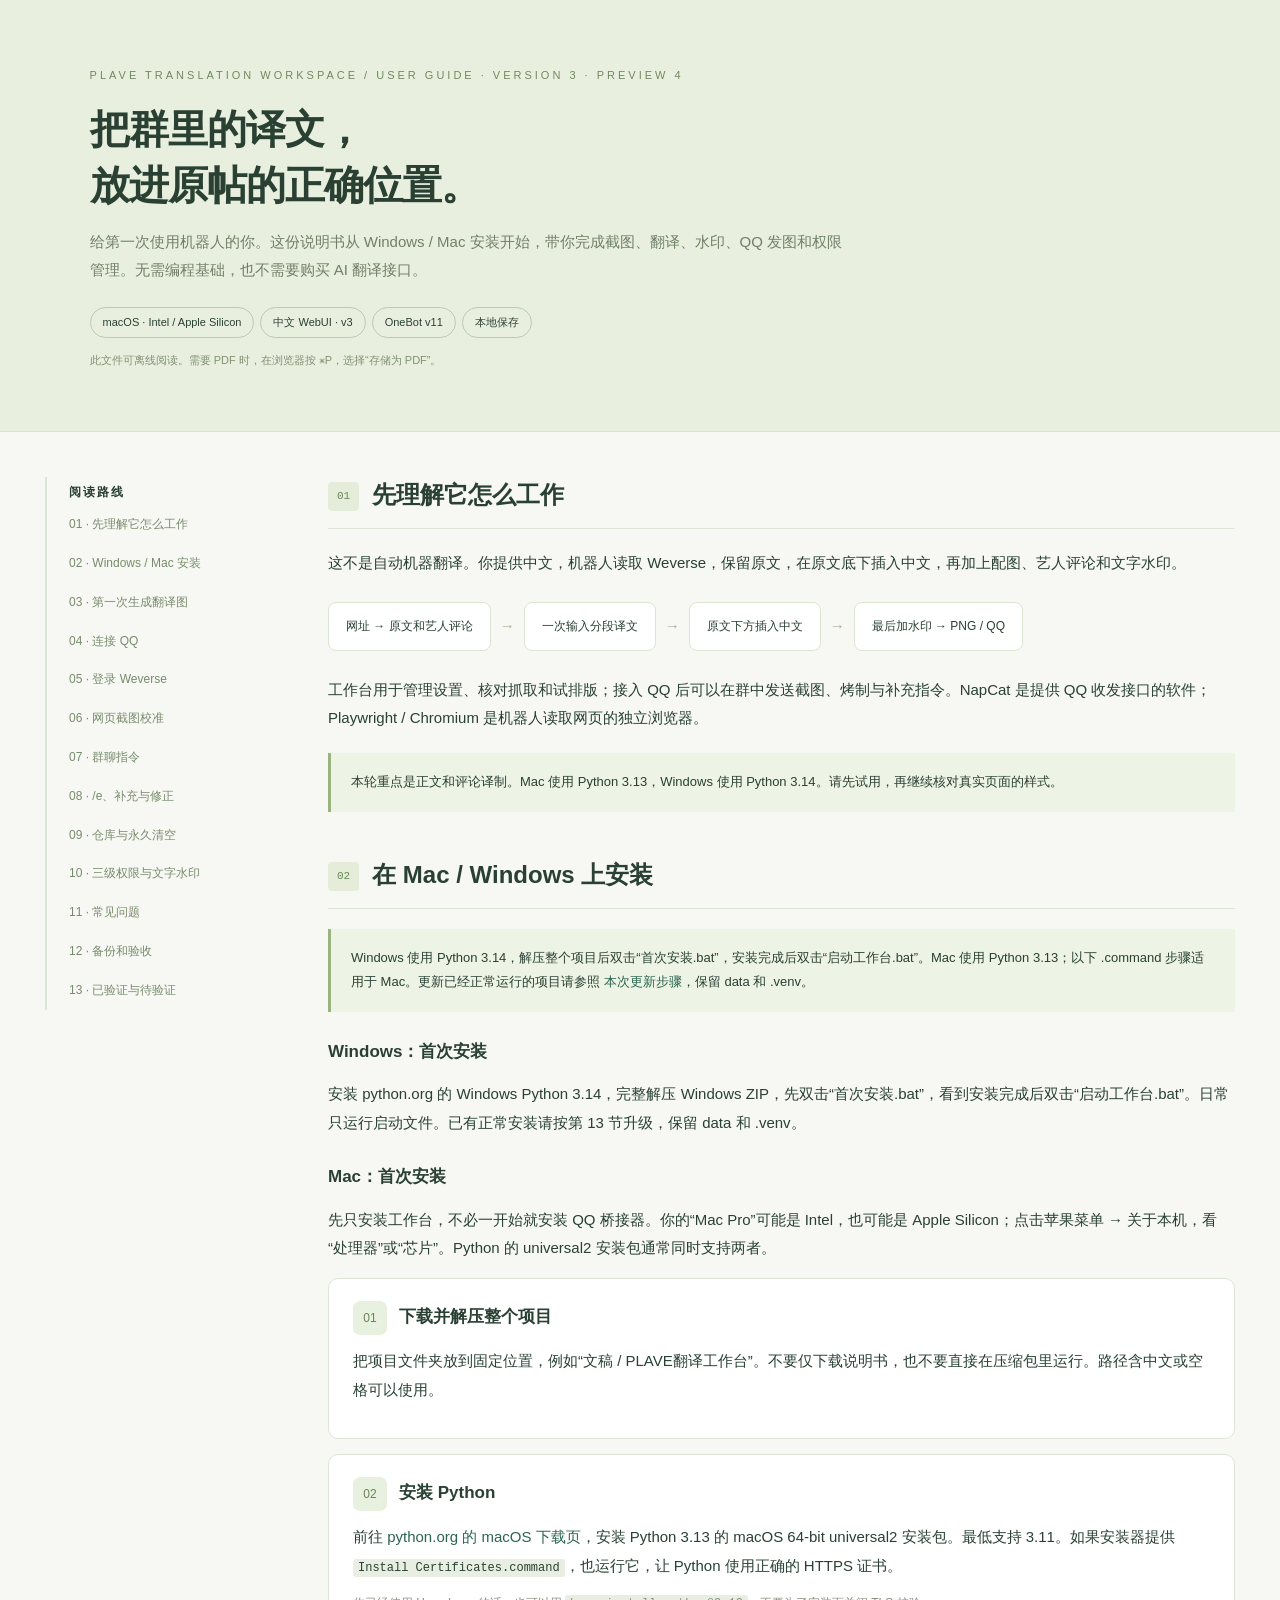
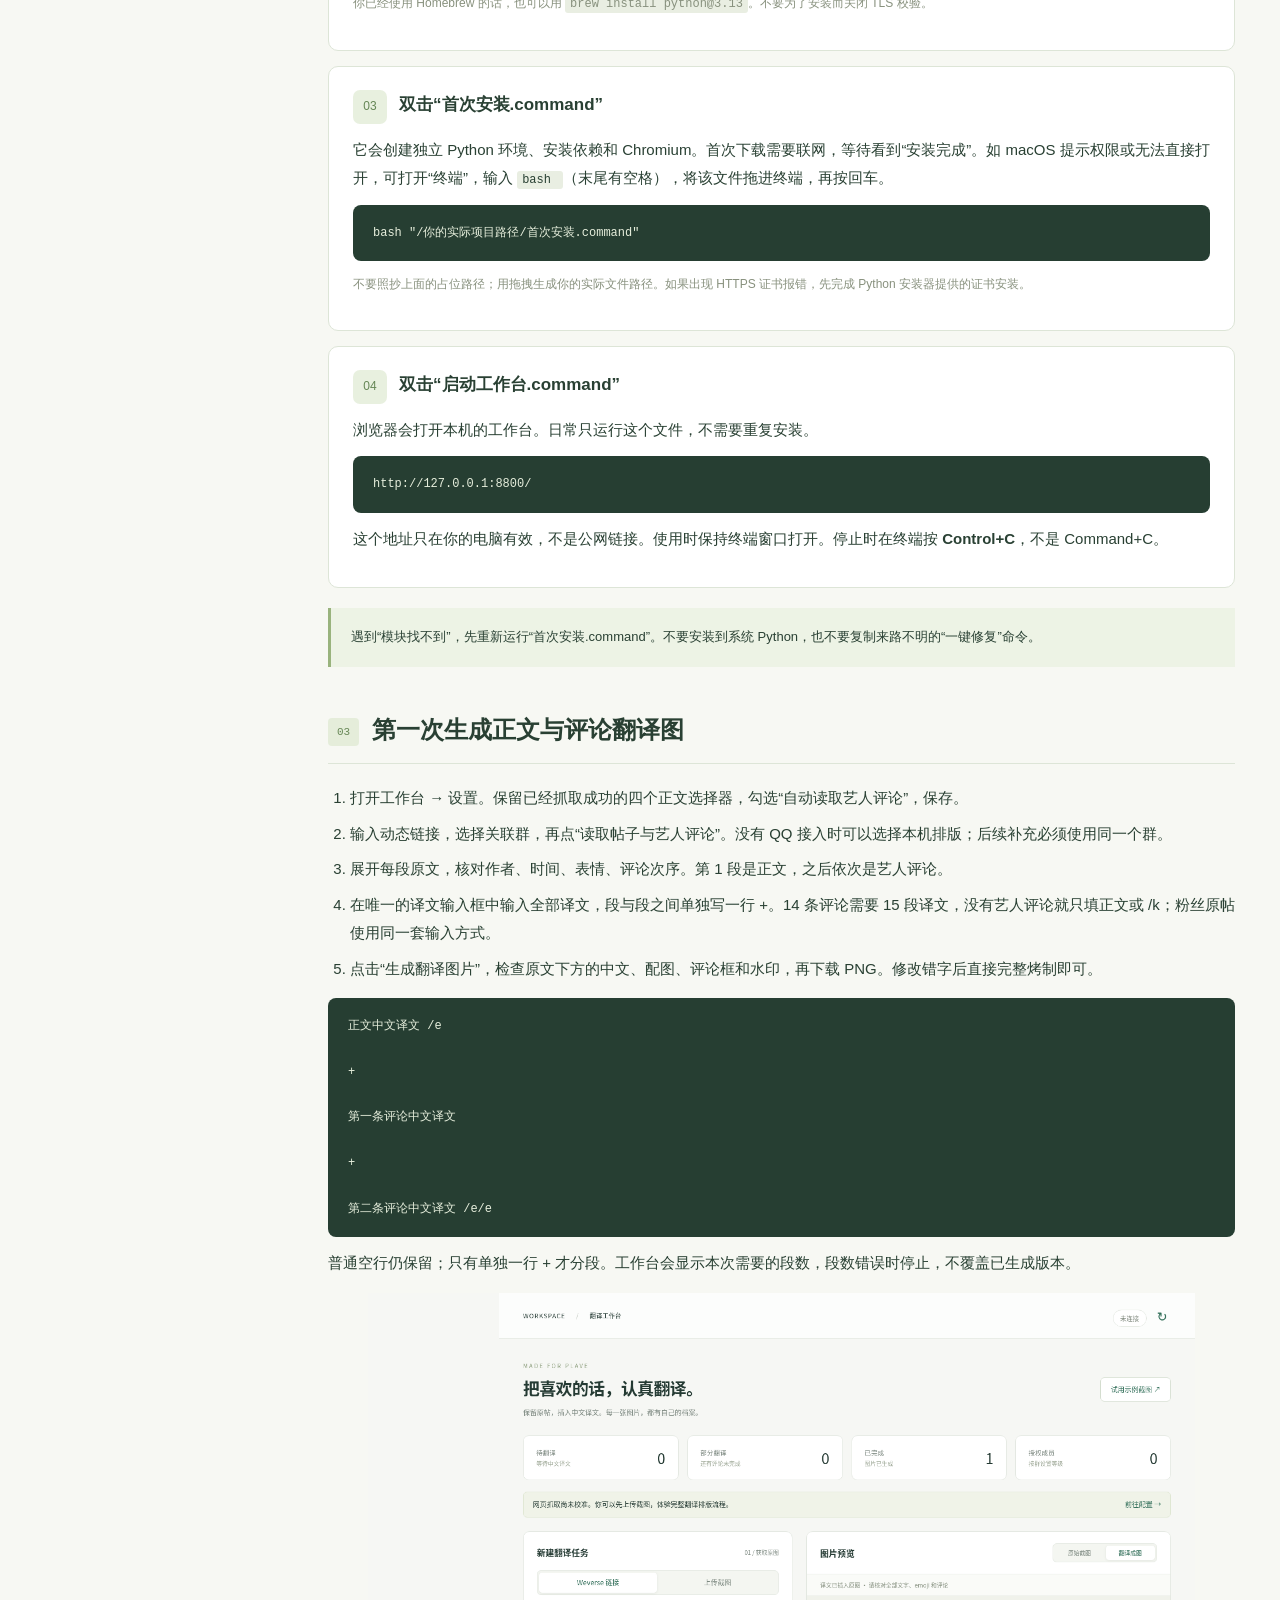
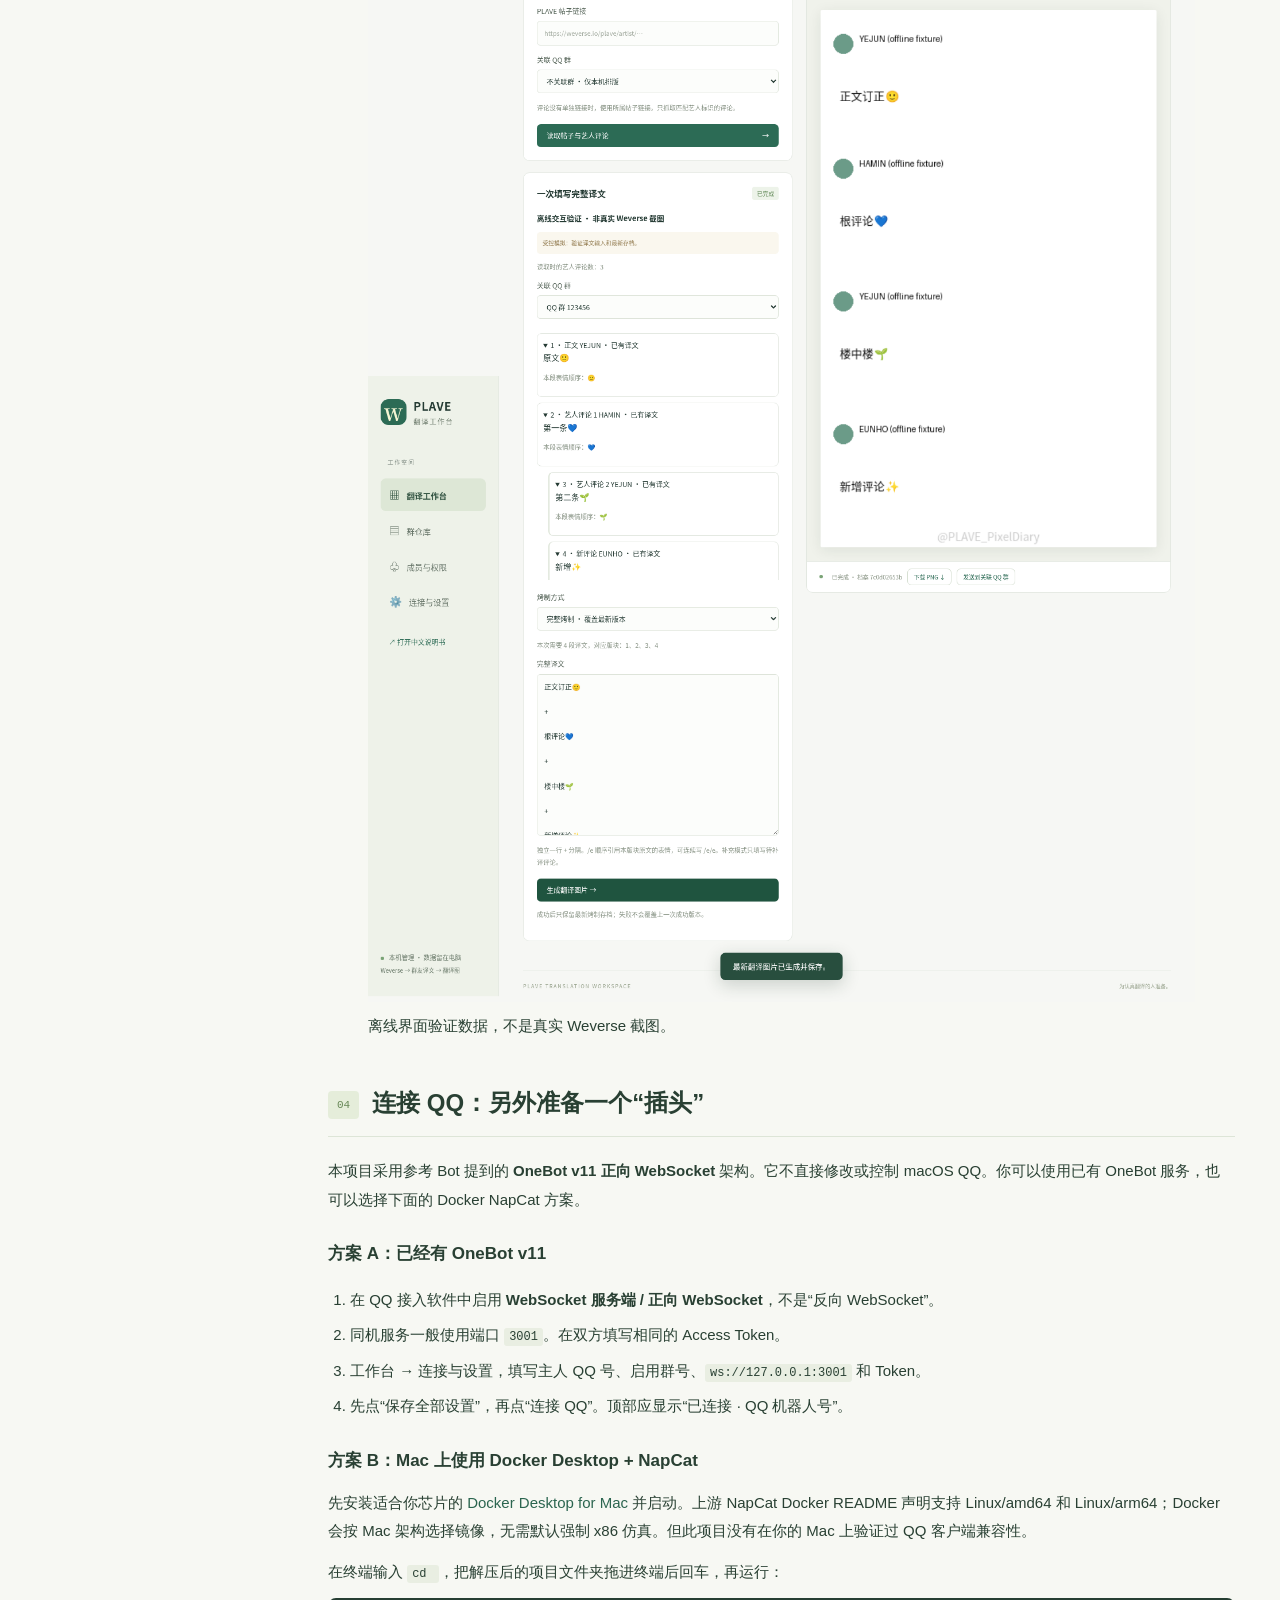
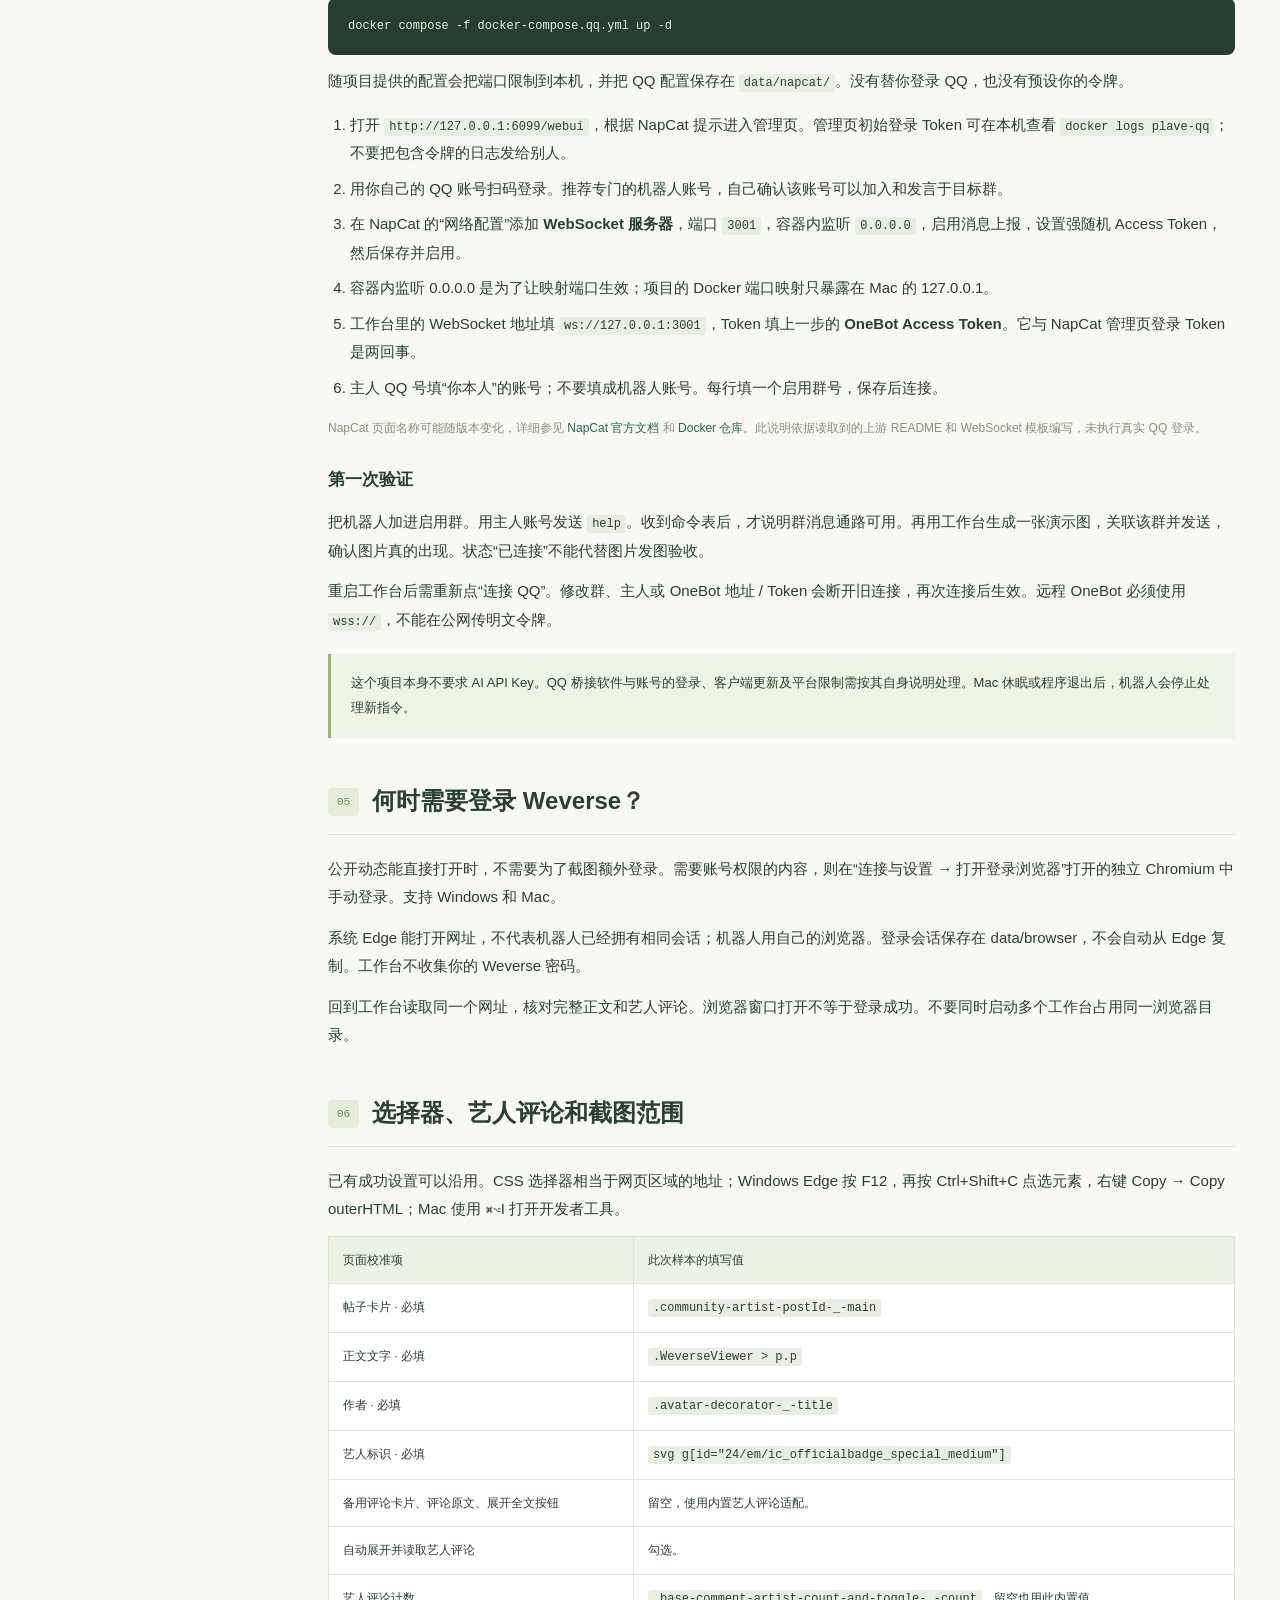
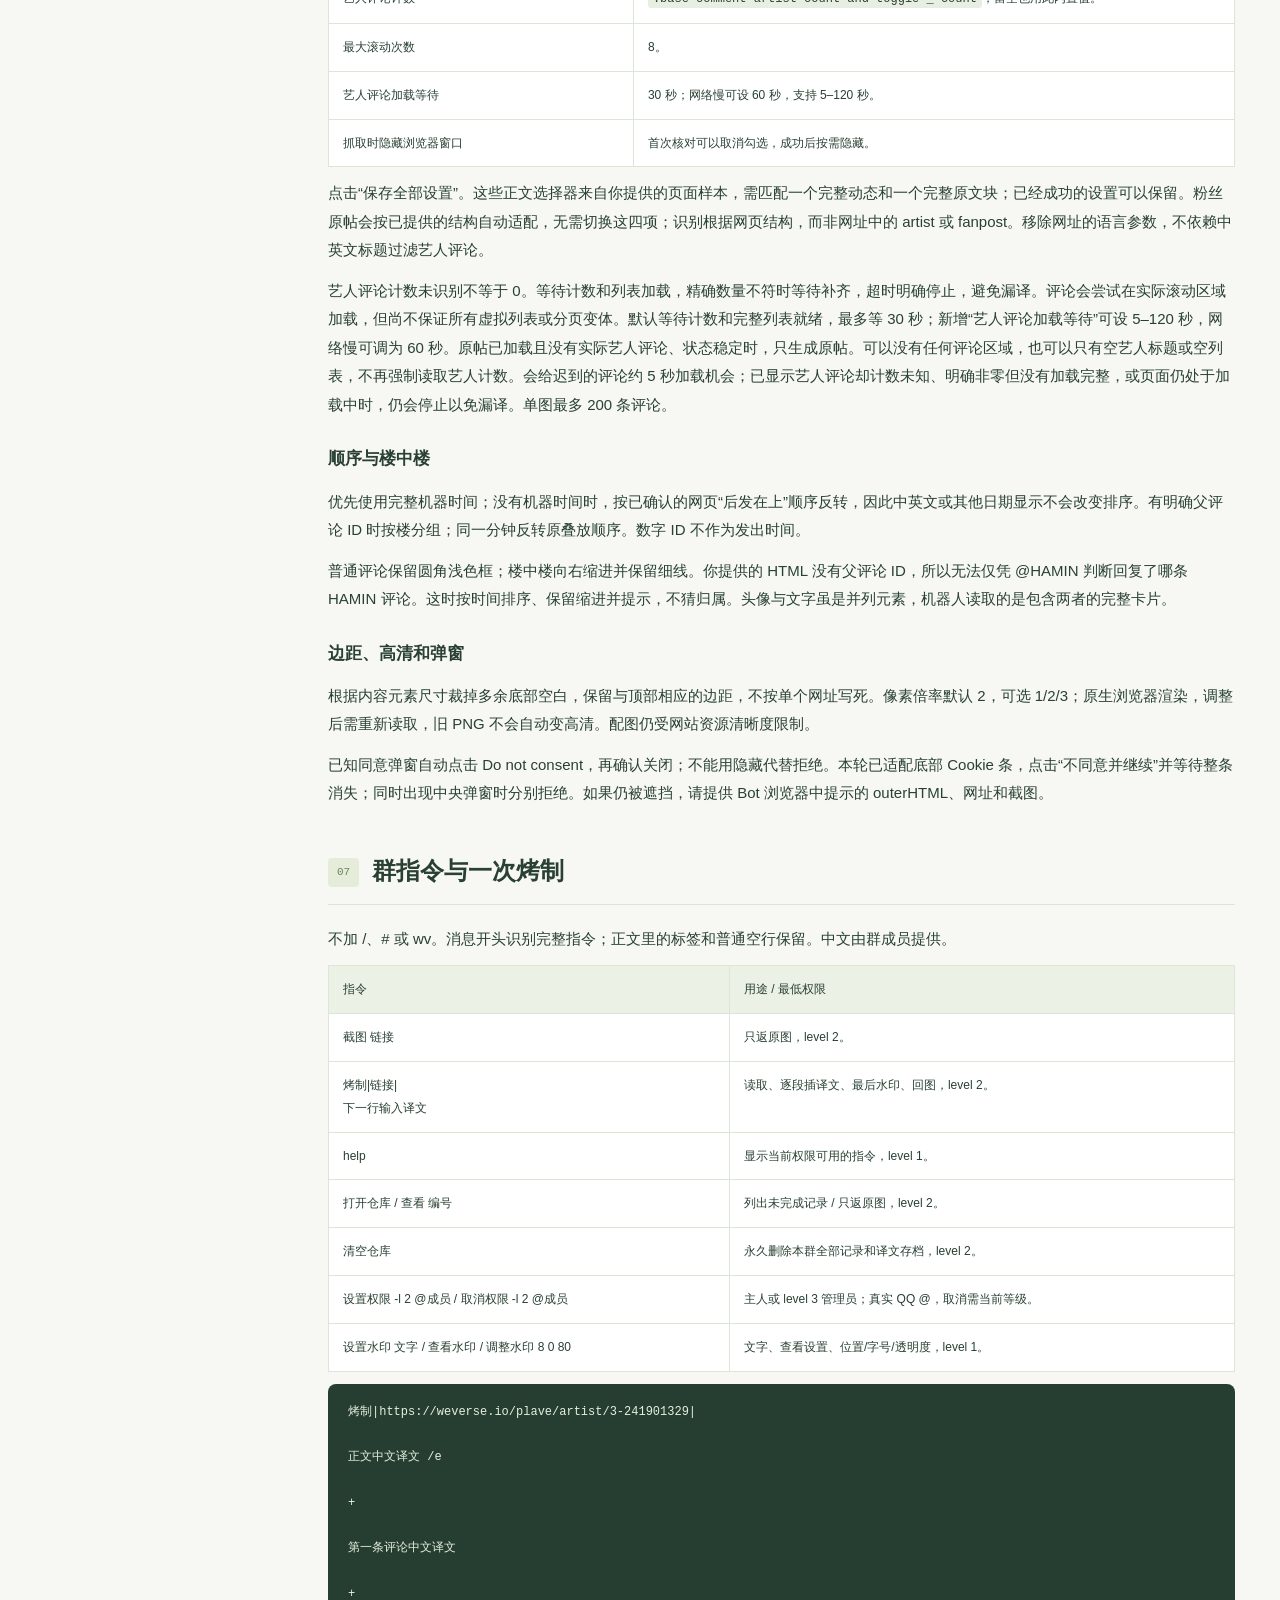
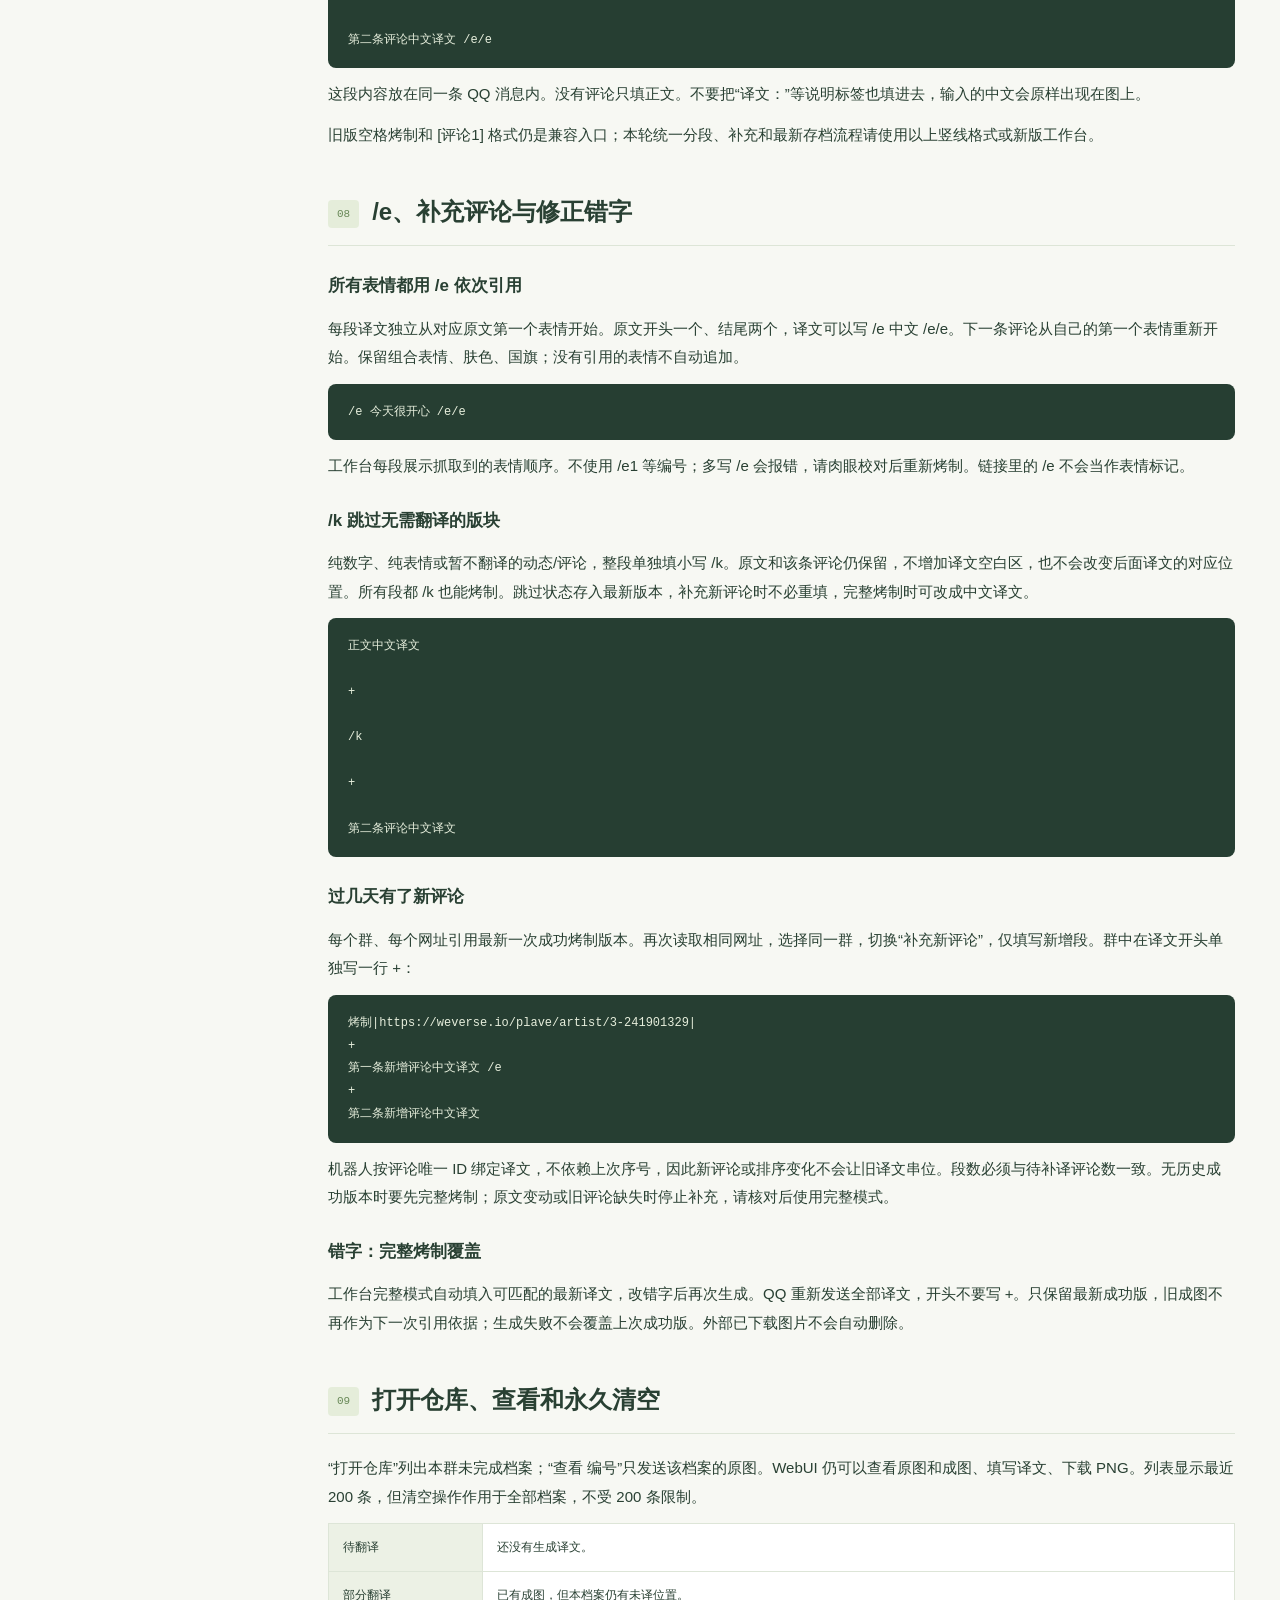
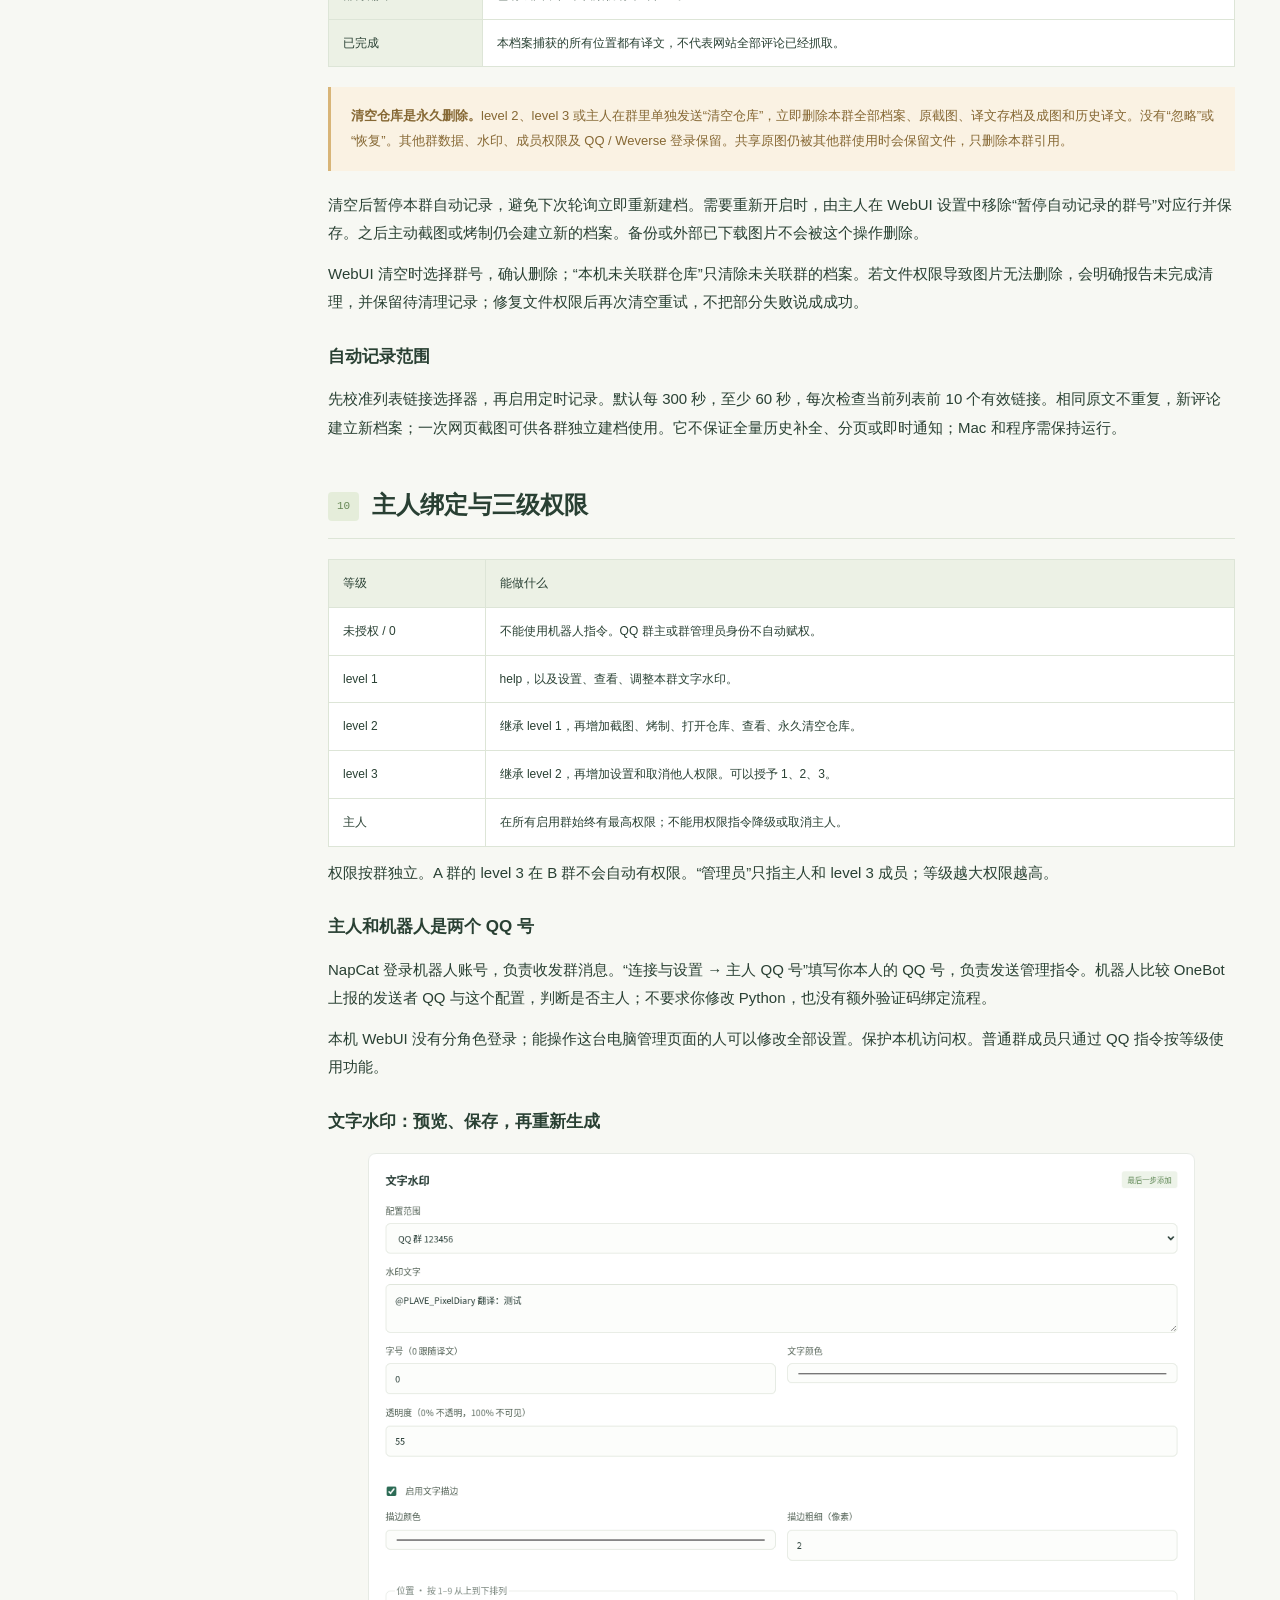
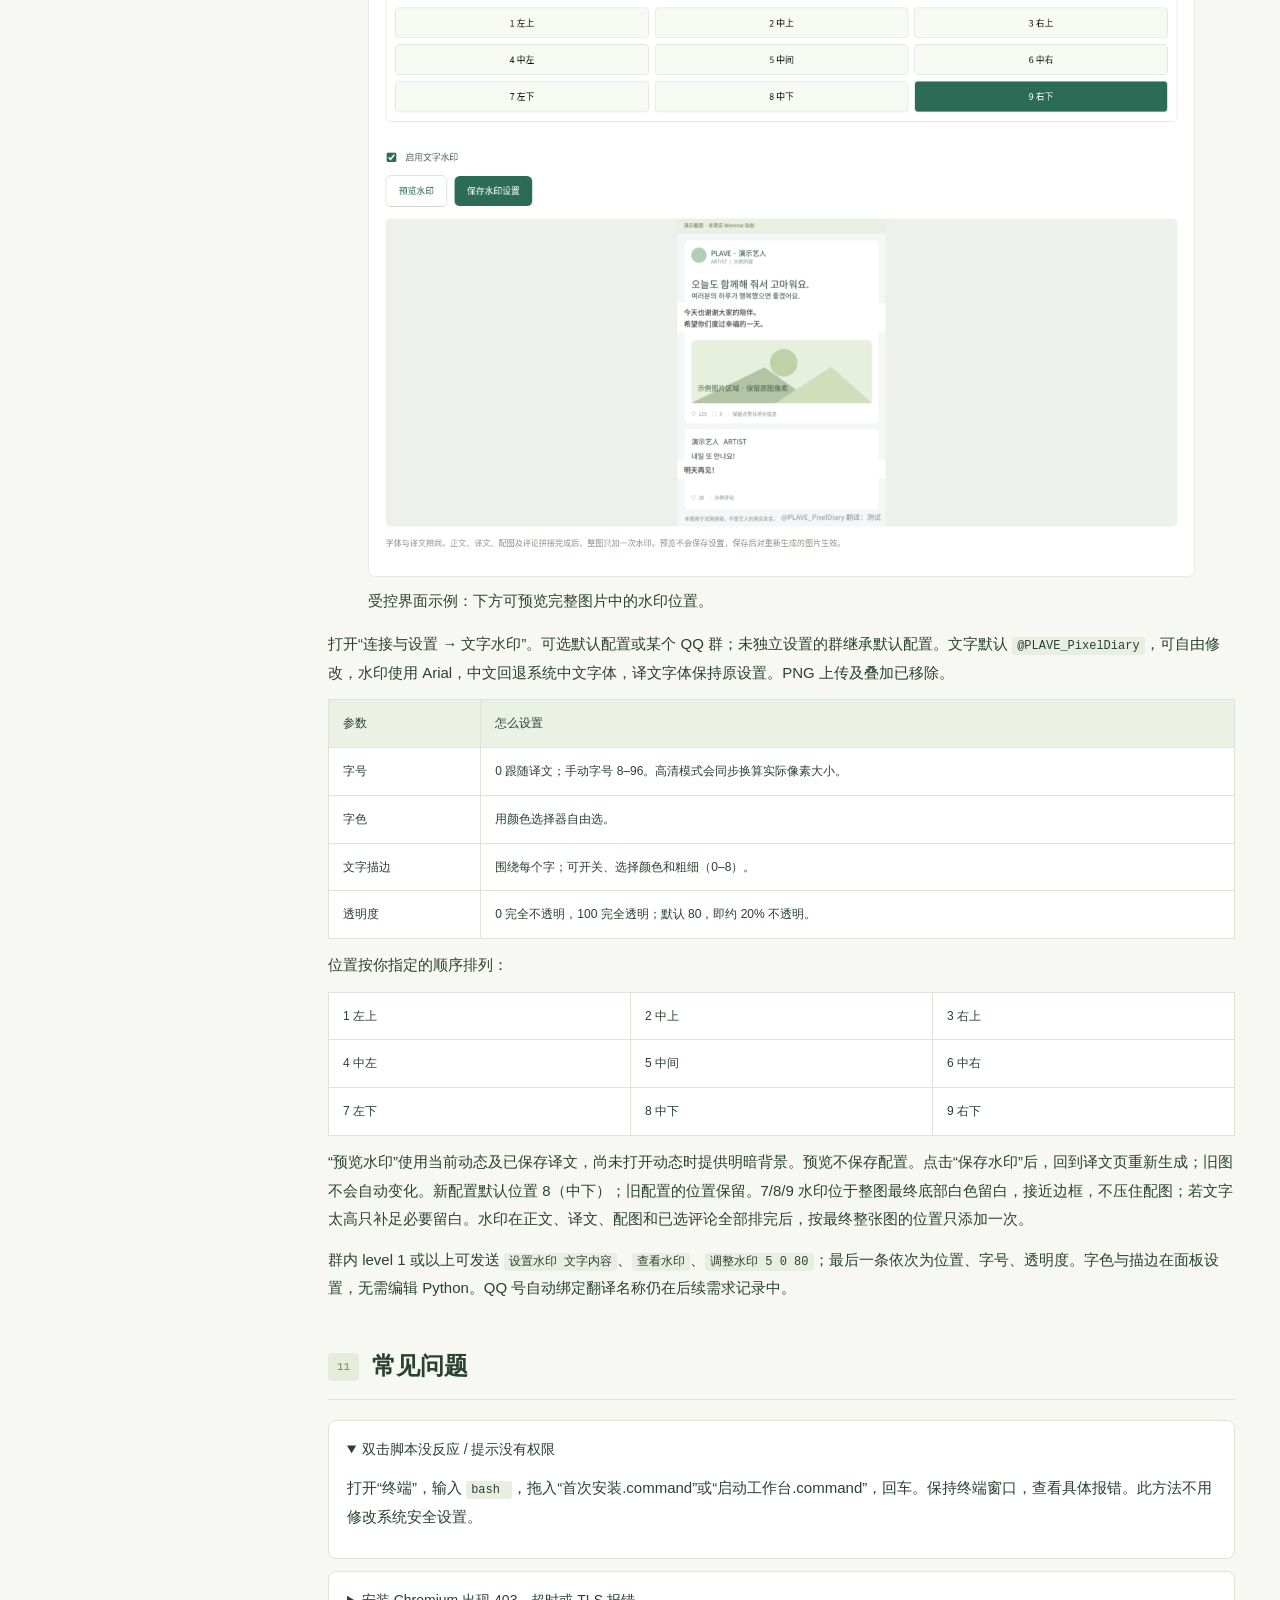
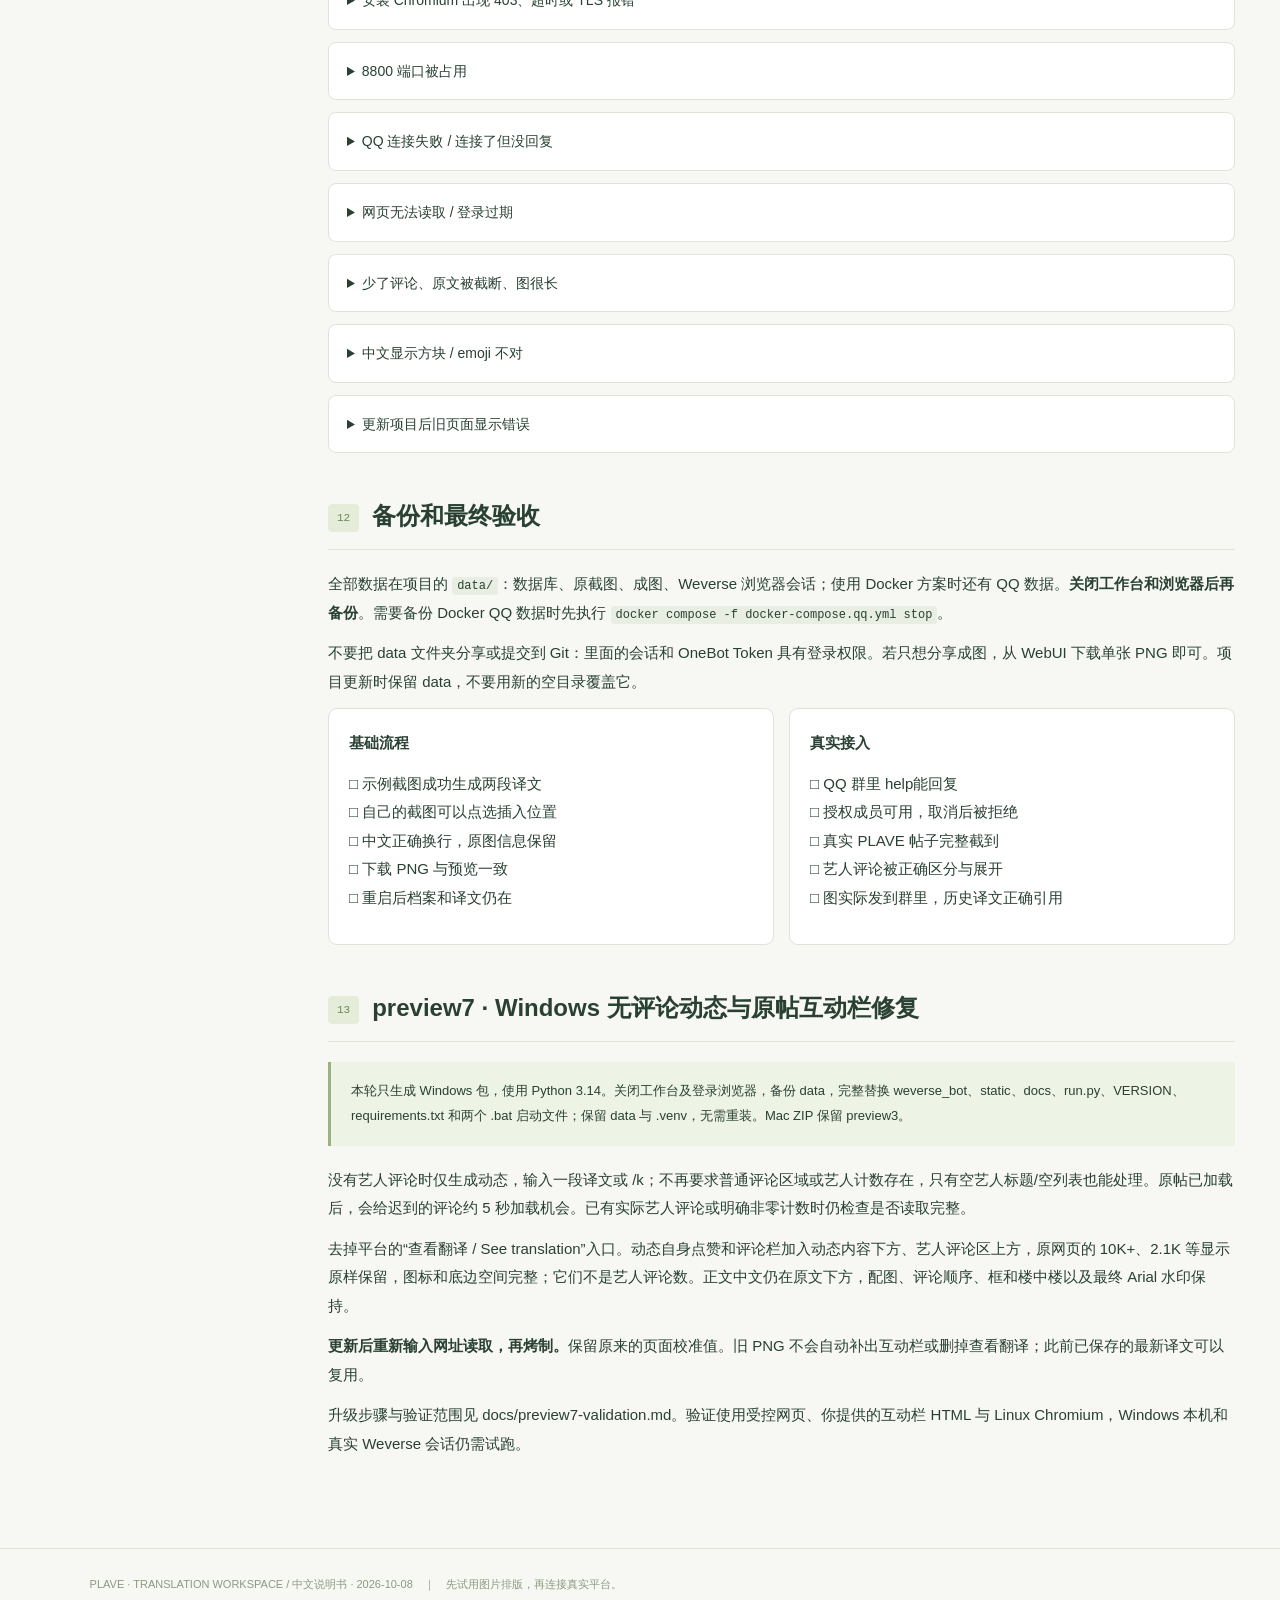
==== commit 333e1607: "Fix empty artist captures and restore post toolbar in Windows preview7" ====
--- a/docs/manual.html
+++ b/docs/manual.html
@@ -25,7 +25,7 @@
 <tr><td>最大滚动次数</td><td>8。</td></tr>
 <tr><td>艺人评论加载等待</td><td>30 秒；网络慢可设 60 秒，支持 5–120 秒。</td></tr>
 <tr><td>抓取时隐藏浏览器窗口</td><td>首次核对可以取消勾选，成功后按需隐藏。</td></tr>
-</tbody></table><p>点击“保存全部设置”。这些正文选择器来自你提供的页面样本，需匹配一个完整动态和一个完整原文块；已经成功的设置可以保留。粉丝原帖会按已提供的结构自动适配，无需切换这四项；识别根据网页结构，而非网址中的 artist 或 fanpost。移除网址的语言参数，不依赖中英文标题过滤艺人评论。</p><p>艺人评论计数未识别不等于 0。等待计数和列表加载，精确数量不符时等待补齐，超时明确停止，避免漏译。评论会尝试在实际滚动区域加载，但尚不保证所有虚拟列表或分页变体。默认等待计数和完整列表就绪，最多等 30 秒；新增“艺人评论加载等待”可设 5–120 秒，网络慢可调为 60 秒。没有艺人区域且普通评论区域已完整加载、保持稳定时，确认零条艺人评论，只生成原帖。加载中、其他未知或数量不足时会停止，避免漏掉尚未加载的艺人评论。单图最多 200 条评论。</p><h3>顺序与楼中楼</h3><p>优先使用完整机器时间；没有机器时间时，按已确认的网页“后发在上”顺序反转，因此中英文或其他日期显示不会改变排序。有明确父评论 ID 时按楼分组；同一分钟反转原叠放顺序。数字 ID 不作为发出时间。</p><p>普通评论保留圆角浅色框；楼中楼向右缩进并保留细线。你提供的 HTML 没有父评论 ID，所以无法仅凭 @HAMIN 判断回复了哪条 HAMIN 评论。这时按时间排序、保留缩进并提示，不猜归属。头像与文字虽是并列元素，机器人读取的是包含两者的完整卡片。</p><h3>边距、高清和弹窗</h3><p>根据内容元素尺寸裁掉多余底部空白，保留与顶部相应的边距，不按单个网址写死。像素倍率默认 2，可选 1/2/3；原生浏览器渲染，调整后需重新读取，旧 PNG 不会自动变高清。配图仍受网站资源清晰度限制。</p><p>已知同意弹窗自动点击 Do not consent，再确认关闭；不能用隐藏代替拒绝。本轮已适配底部 Cookie 条，点击“不同意并继续”并等待整条消失；同时出现中央弹窗时分别拒绝。如果仍被遮挡，请提供 Bot 浏览器中提示的 outerHTML、网址和截图。</p></section>
+</tbody></table><p>点击“保存全部设置”。这些正文选择器来自你提供的页面样本，需匹配一个完整动态和一个完整原文块；已经成功的设置可以保留。粉丝原帖会按已提供的结构自动适配，无需切换这四项；识别根据网页结构，而非网址中的 artist 或 fanpost。移除网址的语言参数，不依赖中英文标题过滤艺人评论。</p><p>艺人评论计数未识别不等于 0。等待计数和列表加载，精确数量不符时等待补齐，超时明确停止，避免漏译。评论会尝试在实际滚动区域加载，但尚不保证所有虚拟列表或分页变体。默认等待计数和完整列表就绪，最多等 30 秒；新增“艺人评论加载等待”可设 5–120 秒，网络慢可调为 60 秒。原帖已加载且没有实际艺人评论、状态稳定时，只生成原帖。可以没有任何评论区域，也可以只有空艺人标题或空列表，不再强制读取艺人计数。会给迟到的评论约 5 秒加载机会；已显示艺人评论却计数未知、明确非零但没有加载完整，或页面仍处于加载中时，仍会停止以免漏译。单图最多 200 条评论。</p><h3>顺序与楼中楼</h3><p>优先使用完整机器时间；没有机器时间时，按已确认的网页“后发在上”顺序反转，因此中英文或其他日期显示不会改变排序。有明确父评论 ID 时按楼分组；同一分钟反转原叠放顺序。数字 ID 不作为发出时间。</p><p>普通评论保留圆角浅色框；楼中楼向右缩进并保留细线。你提供的 HTML 没有父评论 ID，所以无法仅凭 @HAMIN 判断回复了哪条 HAMIN 评论。这时按时间排序、保留缩进并提示，不猜归属。头像与文字虽是并列元素，机器人读取的是包含两者的完整卡片。</p><h3>边距、高清和弹窗</h3><p>根据内容元素尺寸裁掉多余底部空白，保留与顶部相应的边距，不按单个网址写死。像素倍率默认 2，可选 1/2/3；原生浏览器渲染，调整后需重新读取，旧 PNG 不会自动变高清。配图仍受网站资源清晰度限制。</p><p>已知同意弹窗自动点击 Do not consent，再确认关闭；不能用隐藏代替拒绝。本轮已适配底部 Cookie 条，点击“不同意并继续”并等待整条消失；同时出现中央弹窗时分别拒绝。如果仍被遮挡，请提供 Bot 浏览器中提示的 outerHTML、网址和截图。</p></section>
 <section id="commands"><h2><small>07</small>群指令与一次烤制</h2><p>不加 /、# 或 wv。消息开头识别完整指令；正文里的标签和普通空行保留。中文由群成员提供。</p><table><thead><tr><th>指令</th><th>用途 / 最低权限</th></tr></thead><tbody><tr><td>截图 链接</td><td>只返原图，level 2。</td></tr><tr><td>烤制|链接|<br>下一行输入译文</td><td>读取、逐段插译文、最后水印、回图，level 2。</td></tr><tr><td>help</td><td>显示当前权限可用的指令，level 1。</td></tr><tr><td>打开仓库 / 查看 编号</td><td>列出未完成记录 / 只返原图，level 2。</td></tr><tr><td>清空仓库</td><td>永久删除本群全部记录和译文存档，level 2。</td></tr><tr><td>设置权限 -l 2 @成员 / 取消权限 -l 2 @成员</td><td>主人或 level 3 管理员；真实 QQ @，取消需当前等级。</td></tr><tr><td>设置水印 文字 / 查看水印 / 调整水印 8 0 80</td><td>文字、查看设置、位置/字号/透明度，level 1。</td></tr></tbody></table><pre>烤制|https://weverse.io/plave/artist/3-241901329|
 
 正文中文译文 /e
@@ -54,5 +54,5 @@
 <section id="permissions"><h2><small>10</small>主人绑定与三级权限</h2><table><thead><tr><th>等级</th><th>能做什么</th></tr></thead><tbody><tr><td>未授权 / 0</td><td>不能使用机器人指令。QQ 群主或群管理员身份不自动赋权。</td></tr><tr><td>level 1</td><td>help，以及设置、查看、调整本群文字水印。</td></tr><tr><td>level 2</td><td>继承 level 1，再增加截图、烤制、打开仓库、查看、永久清空仓库。</td></tr><tr><td>level 3</td><td>继承 level 2，再增加设置和取消他人权限。可以授予 1、2、3。</td></tr><tr><td>主人</td><td>在所有启用群始终有最高权限；不能用权限指令降级或取消主人。</td></tr></tbody></table><p>权限按群独立。A 群的 level 3 在 B 群不会自动有权限。“管理员”只指主人和 level 3 成员；等级越大权限越高。</p><h3>主人和机器人是两个 QQ 号</h3><p>NapCat 登录机器人账号，负责收发群消息。“连接与设置 → 主人 QQ 号”填写你本人的 QQ 号，负责发送管理指令。机器人比较 OneBot 上报的发送者 QQ 与这个配置，判断是否主人；不要求你修改 Python，也没有额外验证码绑定流程。</p><p>本机 WebUI 没有分角色登录；能操作这台电脑管理页面的人可以修改全部设置。保护本机访问权。普通群成员只通过 QQ 指令按等级使用功能。</p><h3>文字水印：预览、保存，再重新生成</h3><figure><img src="[data-uri]" style="width:100%;height:auto" alt="文字水印面板：文字、字号、字色、描边、透明度与九宫格位置"><figcaption>受控界面示例：下方可预览完整图片中的水印位置。</figcaption></figure><p>打开“连接与设置 → 文字水印”。可选默认配置或某个 QQ 群；未独立设置的群继承默认配置。文字默认 <code>@PLAVE_PixelDiary</code>，可自由修改，水印使用 Arial，中文回退系统中文字体，译文字体保持原设置。PNG 上传及叠加已移除。</p><table><thead><tr><th>参数</th><th>怎么设置</th></tr></thead><tbody><tr><td>字号</td><td>0 跟随译文；手动字号 8–96。高清模式会同步换算实际像素大小。</td></tr><tr><td>字色</td><td>用颜色选择器自由选。</td></tr><tr><td>文字描边</td><td>围绕每个字；可开关、选择颜色和粗细（0–8）。</td></tr><tr><td>透明度</td><td>0 完全不透明，100 完全透明；默认 80，即约 20% 不透明。</td></tr></tbody></table><p>位置按你指定的顺序排列：</p><table><tbody><tr><td>1 左上</td><td>2 中上</td><td>3 右上</td></tr><tr><td>4 中左</td><td>5 中间</td><td>6 中右</td></tr><tr><td>7 左下</td><td>8 中下</td><td>9 右下</td></tr></tbody></table><p>“预览水印”使用当前动态及已保存译文，尚未打开动态时提供明暗背景。预览不保存配置。点击“保存水印”后，回到译文页重新生成；旧图不会自动变化。新配置默认位置 8（中下）；旧配置的位置保留。7/8/9 水印位于整图最终底部白色留白，接近边框，不压住配图；若文字太高只补足必要留白。水印在正文、译文、配图和已选评论全部排完后，按最终整张图的位置只添加一次。</p><p>群内 level 1 或以上可发送 <code>设置水印 文字内容</code>、<code>查看水印</code>、<code>调整水印 5 0 80</code>；最后一条依次为位置、字号、透明度。字色与描边在面板设置，无需编辑 Python。QQ 号自动绑定翻译名称仍在后续需求记录中。</p></section>
 <section id="troubleshooting"><h2><small>11</small>常见问题</h2><details open><summary>双击脚本没反应 / 提示没有权限</summary><div><p>打开“终端”，输入 <code>bash </code>，拖入“首次安装.command”或“启动工作台.command”，回车。保持终端窗口，查看具体报错。此方法不用修改系统安全设置。</p></div></details><details><summary>安装 Chromium 出现 403、超时或 TLS 报错</summary><div><p>403 多为网络阻挡，超时多为下载不可达。下载通常访问 <code>cdn.playwright.dev</code>、<code>storage.googleapis.com</code> 等官方地址。检查你所在网络的访问限制；不要关闭证书验证或从不可信镜像取可执行文件。TLS 证书错误先运行 Python 安装器提供的 Install Certificates.command，再重试首次安装。</p></div></details><details><summary>8800 端口被占用</summary><div><p>可能有另一个工作台仍在运行。关闭你自己启动的旧终端进程，或者在项目目录运行：</p><pre>.venv/bin/python run.py --port 8802</pre><p>然后打开 <code>http://127.0.0.1:8802/</code>。换端口启动不会自动修改默认启动脚本。</p></div></details><details><summary>QQ 连接失败 / 连接了但没回复</summary><div><p>确认是正向 WebSocket，NapCat 已登录 QQ 且上报群消息；Docker 容器内服务器监听 0.0.0.0:3001，本机映射 127.0.0.1:3001；OneBot Access Token 两边一致；主人 QQ 号、启用群和成员权限正确。先用主人发送 help。不要运行两个相同 Bot 实例，否则可能双重回复。</p></div></details><details><summary>网页无法读取 / 登录过期</summary><div><p>先在独立登录浏览器里确认你能访问这条帖子，然后检查正文 / 艺人标识选择器是否变化。明确提示登录失效时重新登录；没有找到帖子也可能是选择器错误，不要只反复输密码。云端代理 403 不等于账号登录过期。</p></div></details><details><summary>少了评论、原文被截断、图很长</summary><div><p>检查展开全文、页面是否加载完、评论是否在独立弹窗或虚拟列表里。超长图片会被限制：上传 12 MB / 2400 万像素，生成最大高 40000 像素 / 4800 万像素，单图最多 201 个译文位置。必要时分批截图。发送到 QQ 的图片另限 16 MB。不要把未加载评论当成“没有评论”。</p></div></details><details><summary>中文显示方块 / emoji 不对</summary><div><p>Mac 通常自动使用 <code>/System/Library/Fonts/PingFang.ttc</code>。可在设置里指定你自己的中文字库路径。原文和译文都由 Chromium 使用系统彩色 emoji 字体绘制。/e 引用该段原文表情，组合字素不拆开换行。请先预览核对。</p></div></details><details><summary>更新项目后旧页面显示错误</summary><div><p>同时替换 weverse_bot 和 static，停止旧服务再重新启动，浏览器按 Ctrl+F5（Windows）或 ⌘Shift+R（Mac）刷新。本轮依赖未变，无需重装。保护原来的 data 文件夹。页面提示“已过期”时刷新，以获取新的本机会话。</p></div></details></section>
 <section id="backup"><h2><small>12</small>备份和最终验收</h2><p>全部数据在项目的 <code>data/</code>：数据库、原截图、成图、Weverse 浏览器会话；使用 Docker 方案时还有 QQ 数据。<strong>关闭工作台和浏览器后再备份</strong>。需要备份 Docker QQ 数据时先执行 <code>docker compose -f docker-compose.qq.yml stop</code>。</p><p>不要把 data 文件夹分享或提交到 Git：里面的会话和 OneBot Token 具有登录权限。若只想分享成图，从 WebUI 下载单张 PNG 即可。项目更新时保留 data，不要用新的空目录覆盖它。</p><div class="checklist"><div><h3>基础流程</h3><p>□ 示例截图成功生成两段译文<br>□ 自己的截图可以点选插入位置<br>□ 中文正确换行，原图信息保留<br>□ 下载 PNG 与预览一致<br>□ 重启后档案和译文仍在</p></div><div><h3>真实接入</h3><p>□ QQ 群里 help能回复<br>□ 授权成员可用，取消后被拒绝<br>□ 真实 PLAVE 帖子完整截到<br>□ 艺人评论被正确区分与展开<br>□ 图实际发到群里，历史译文正确引用</p></div></div></section>
-<section id="delivery"><h2><small>13</small>preview6 · Windows 粉丝原帖与零艺人评论更新</h2><div class="callout">本轮只生成 Windows 包，使用 Python 3.14。关闭工作台及登录浏览器，备份 data，完整替换 weverse_bot、static、docs、run.py、VERSION、requirements.txt 和两个 .bat 启动文件；保留 data 与 .venv，无需重装。Mac ZIP 保留 preview3。</div><p>支持粉丝原帖，保留头像、昵称、会员标识、时间、正文与配图，译文放在原文下方，只附加艺人评论。没有艺人评论时需要一段正文译文或 /k，不添加空评论区；粉丝会员标识不会被误认成艺人标识。正文和评论的宽度、顺序、圆角框、楼中楼细线与最后添加的 Arial 水印保持。</p><p>读取前检测浏览器连接；连接失效会恢复，连接中断或超时最多自动重试一次。data/browser 中网站已写入的拒绝偏好和登录资料保留；仍会自动拒绝再次出现的中央隐私弹窗和底部 Cookie 条。未知或未加载的评论仍会明确报错，避免漏译。</p><p><strong>更新后重新读取网址，再烤制。</strong>原来的四个页面校准值无需更改，粉丝原帖自动适配。没有艺人评论仅填一段，有两条艺人评论则填三段，用独立一行 + 分隔。</p><p>升级步骤与验证范围见 docs/preview6-validation.md。测试使用你提供的 HTML、受控网页和 Linux Chromium；没有在 Windows 本机或你的真实 Weverse/QQ 会话执行。</p></section>
+<section id="delivery"><h2><small>13</small>preview7 · Windows 无评论动态与原帖互动栏修复</h2><div class="callout">本轮只生成 Windows 包，使用 Python 3.14。关闭工作台及登录浏览器，备份 data，完整替换 weverse_bot、static、docs、run.py、VERSION、requirements.txt 和两个 .bat 启动文件；保留 data 与 .venv，无需重装。Mac ZIP 保留 preview3。</div><p>没有艺人评论时仅生成动态，输入一段译文或 /k；不再要求普通评论区域或艺人计数存在，只有空艺人标题/空列表也能处理。原帖已加载后，会给迟到的评论约 5 秒加载机会。已有实际艺人评论或明确非零计数时仍检查是否读取完整。</p><p>去掉平台的“查看翻译 / See translation”入口。动态自身点赞和评论栏加入动态内容下方、艺人评论区上方，原网页的 10K+、2.1K 等显示原样保留，图标和底边空间完整；它们不是艺人评论数。正文中文仍在原文下方，配图、评论顺序、框和楼中楼以及最终 Arial 水印保持。</p><p><strong>更新后重新输入网址读取，再烤制。</strong>保留原来的页面校准值。旧 PNG 不会自动补出互动栏或删掉查看翻译；此前已保存的最新译文可以复用。</p><p>升级步骤与验证范围见 docs/preview7-validation.md。验证使用受控网页、你提供的互动栏 HTML 与 Linux Chromium，Windows 本机和真实 Weverse 会话仍需试跑。</p></section>
 </main></div><footer>PLAVE · TRANSLATION WORKSPACE / 中文说明书 · 2026-10-08　｜　先试用图片排版，再连接真实平台。</footer></body></html>
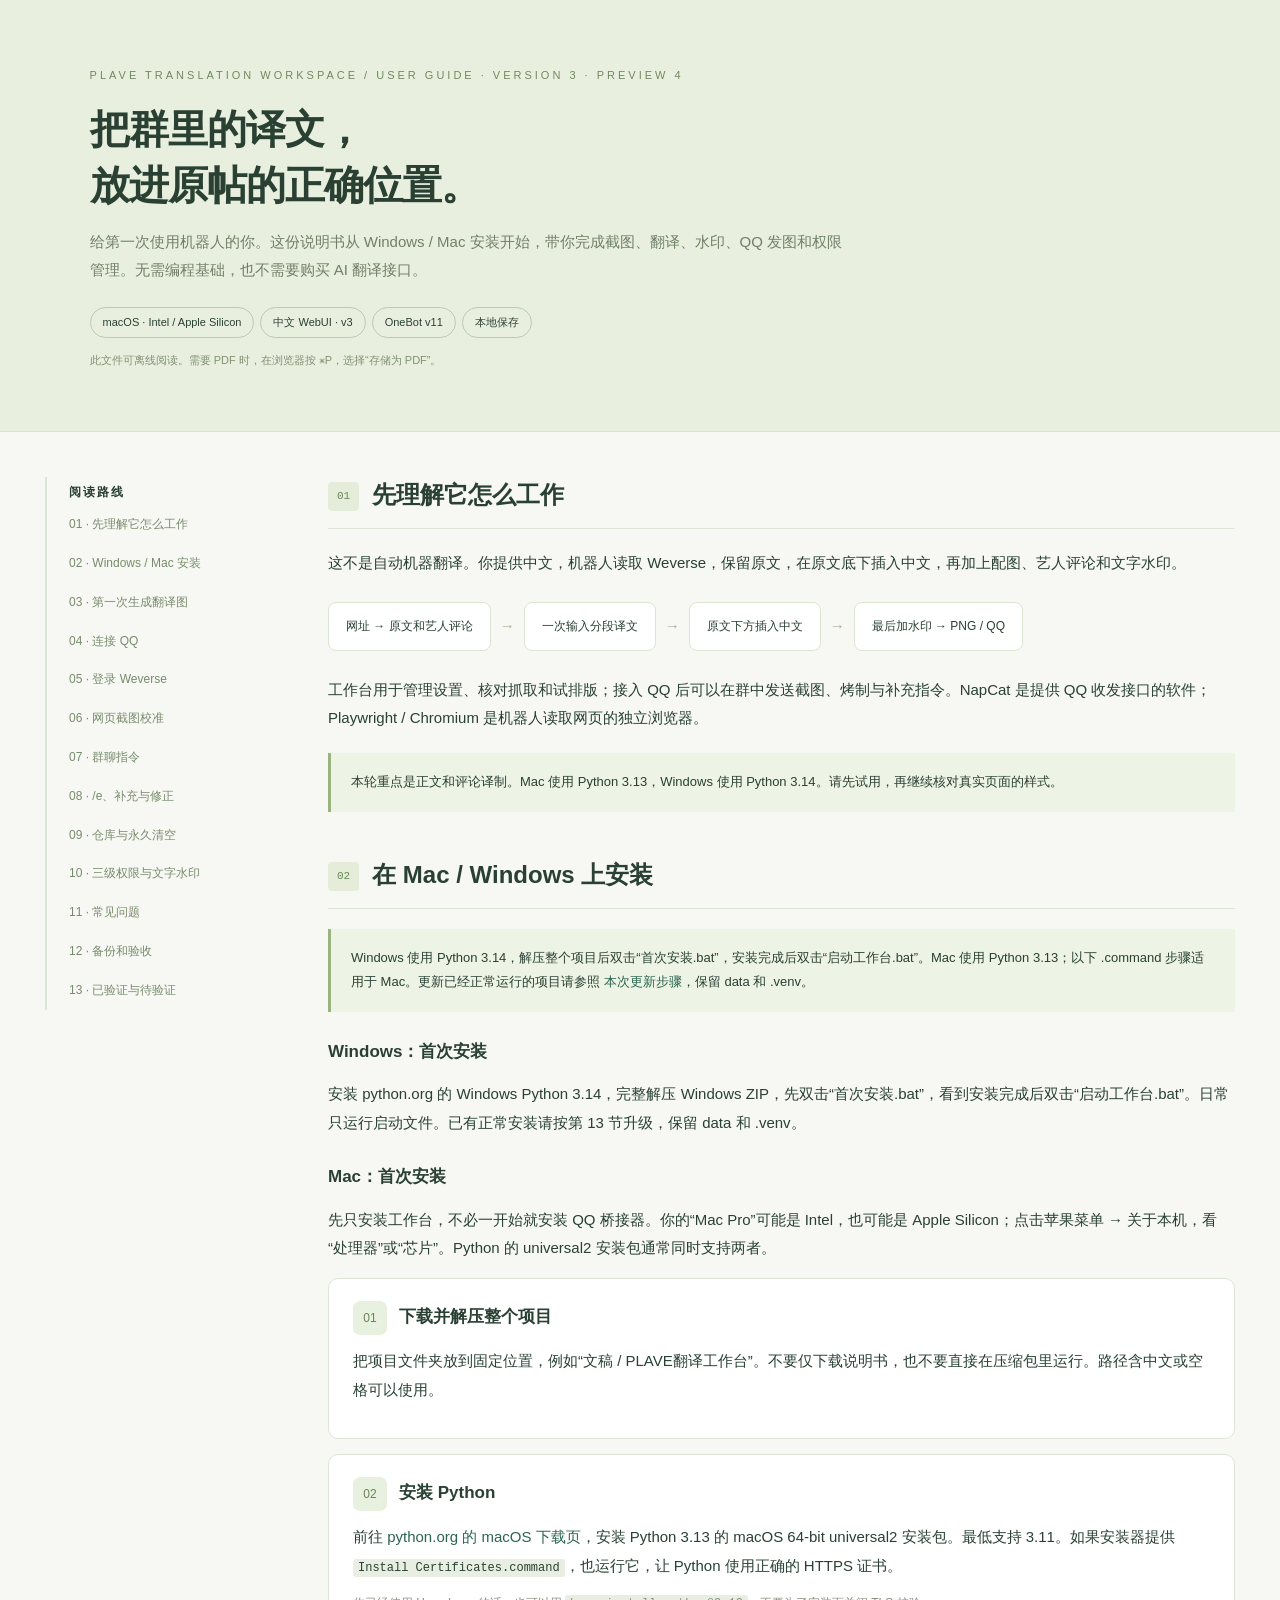
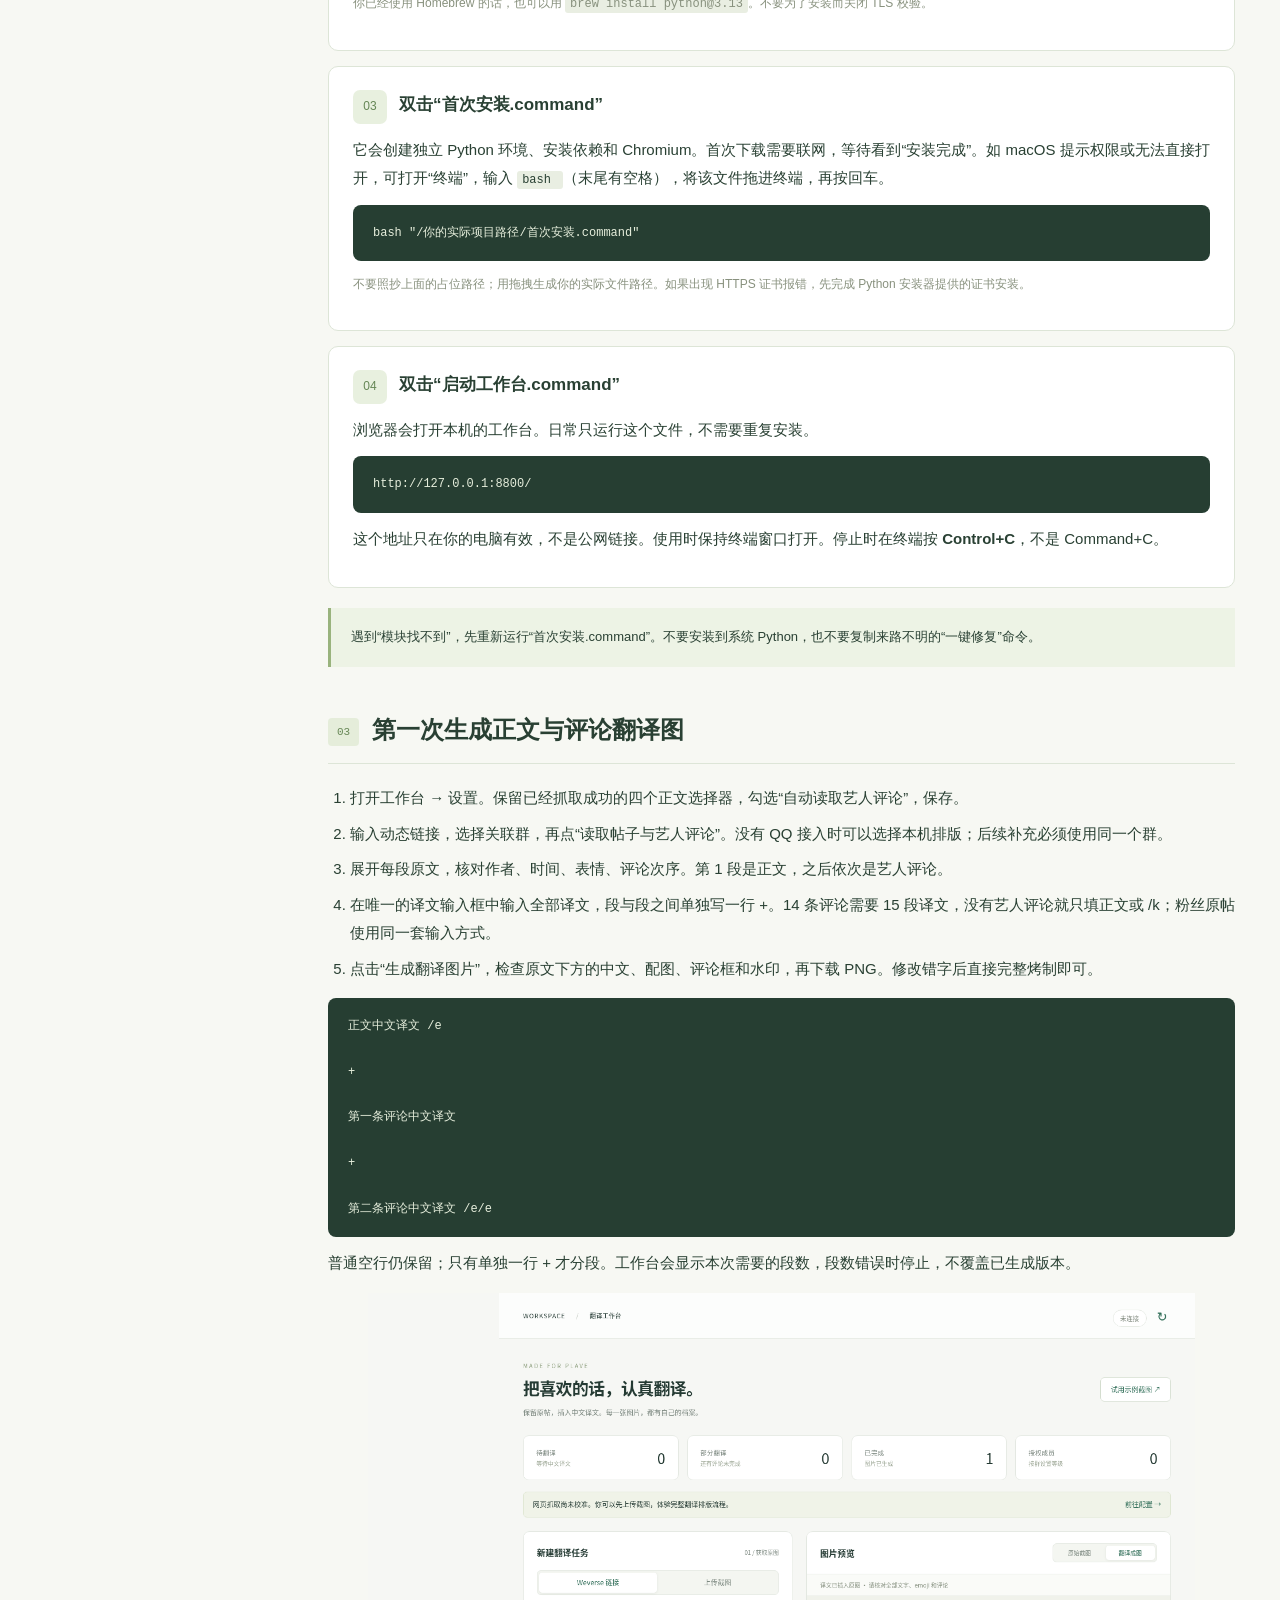
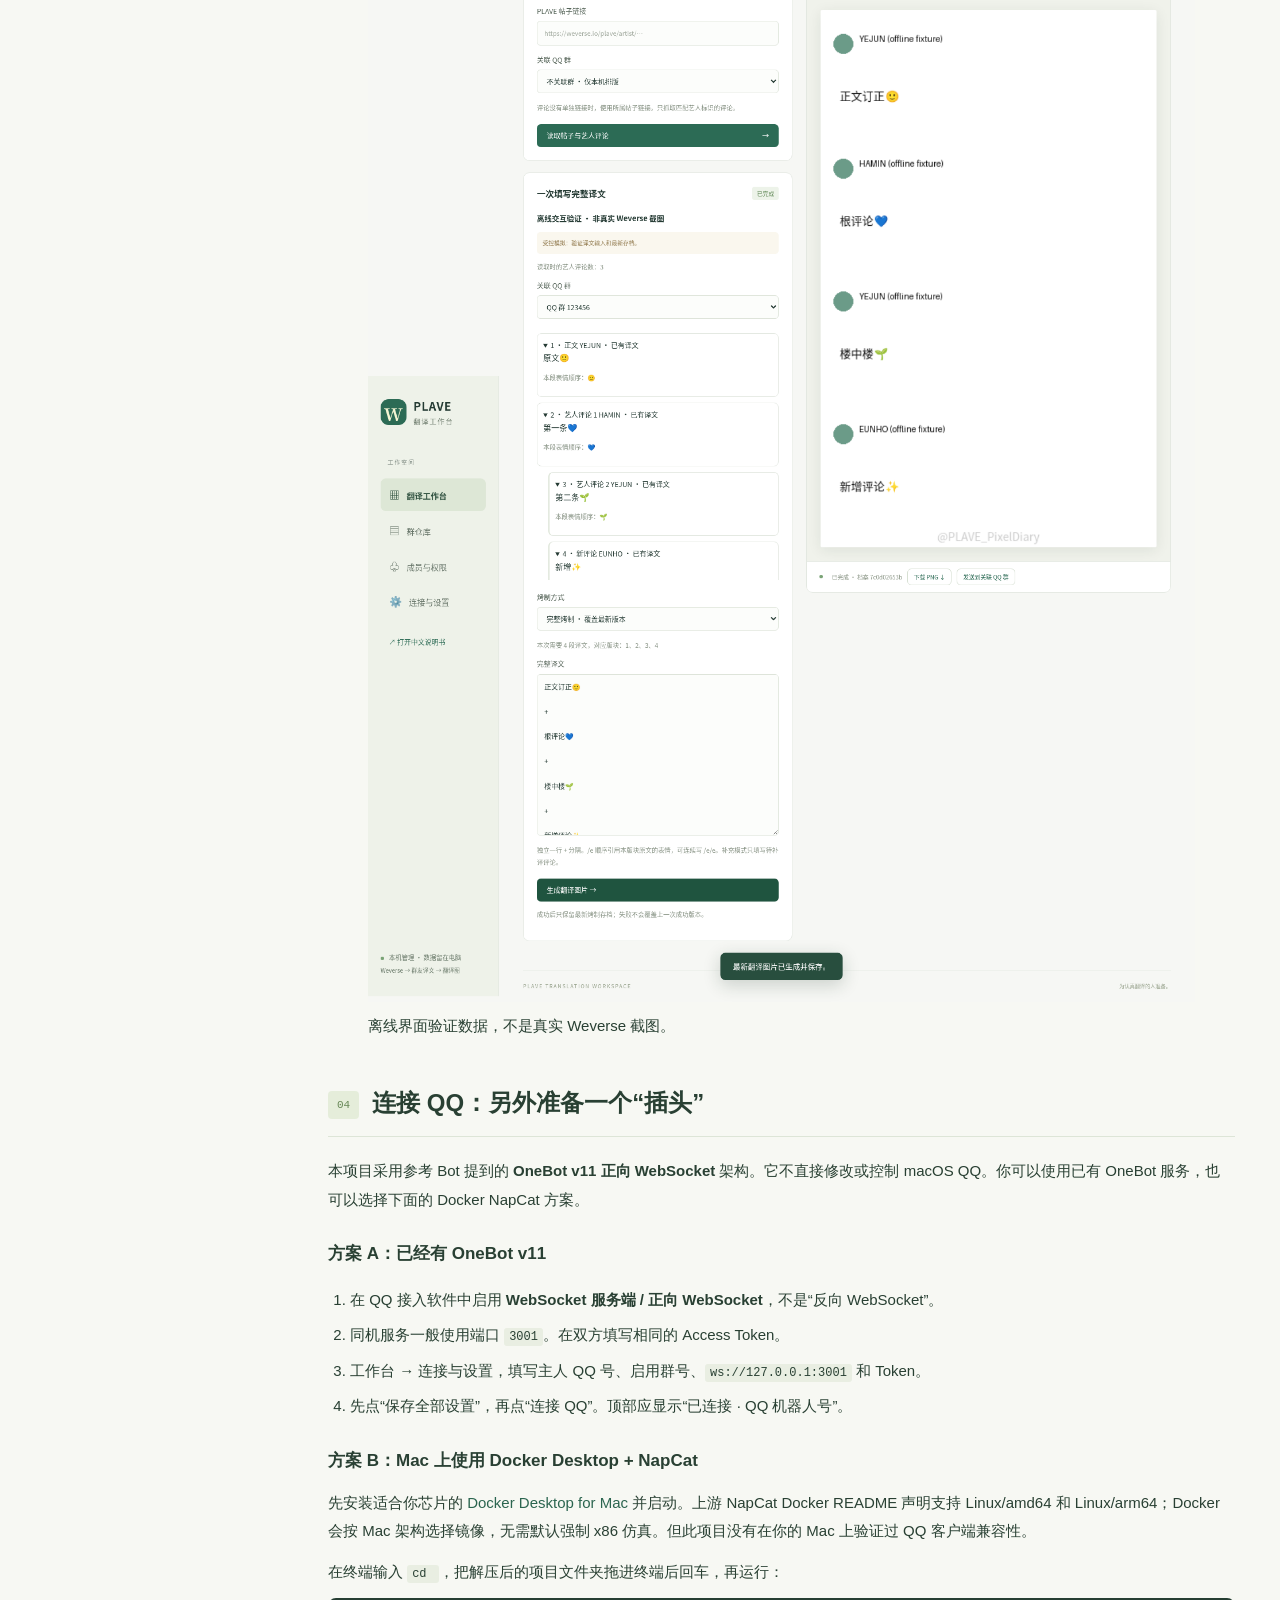
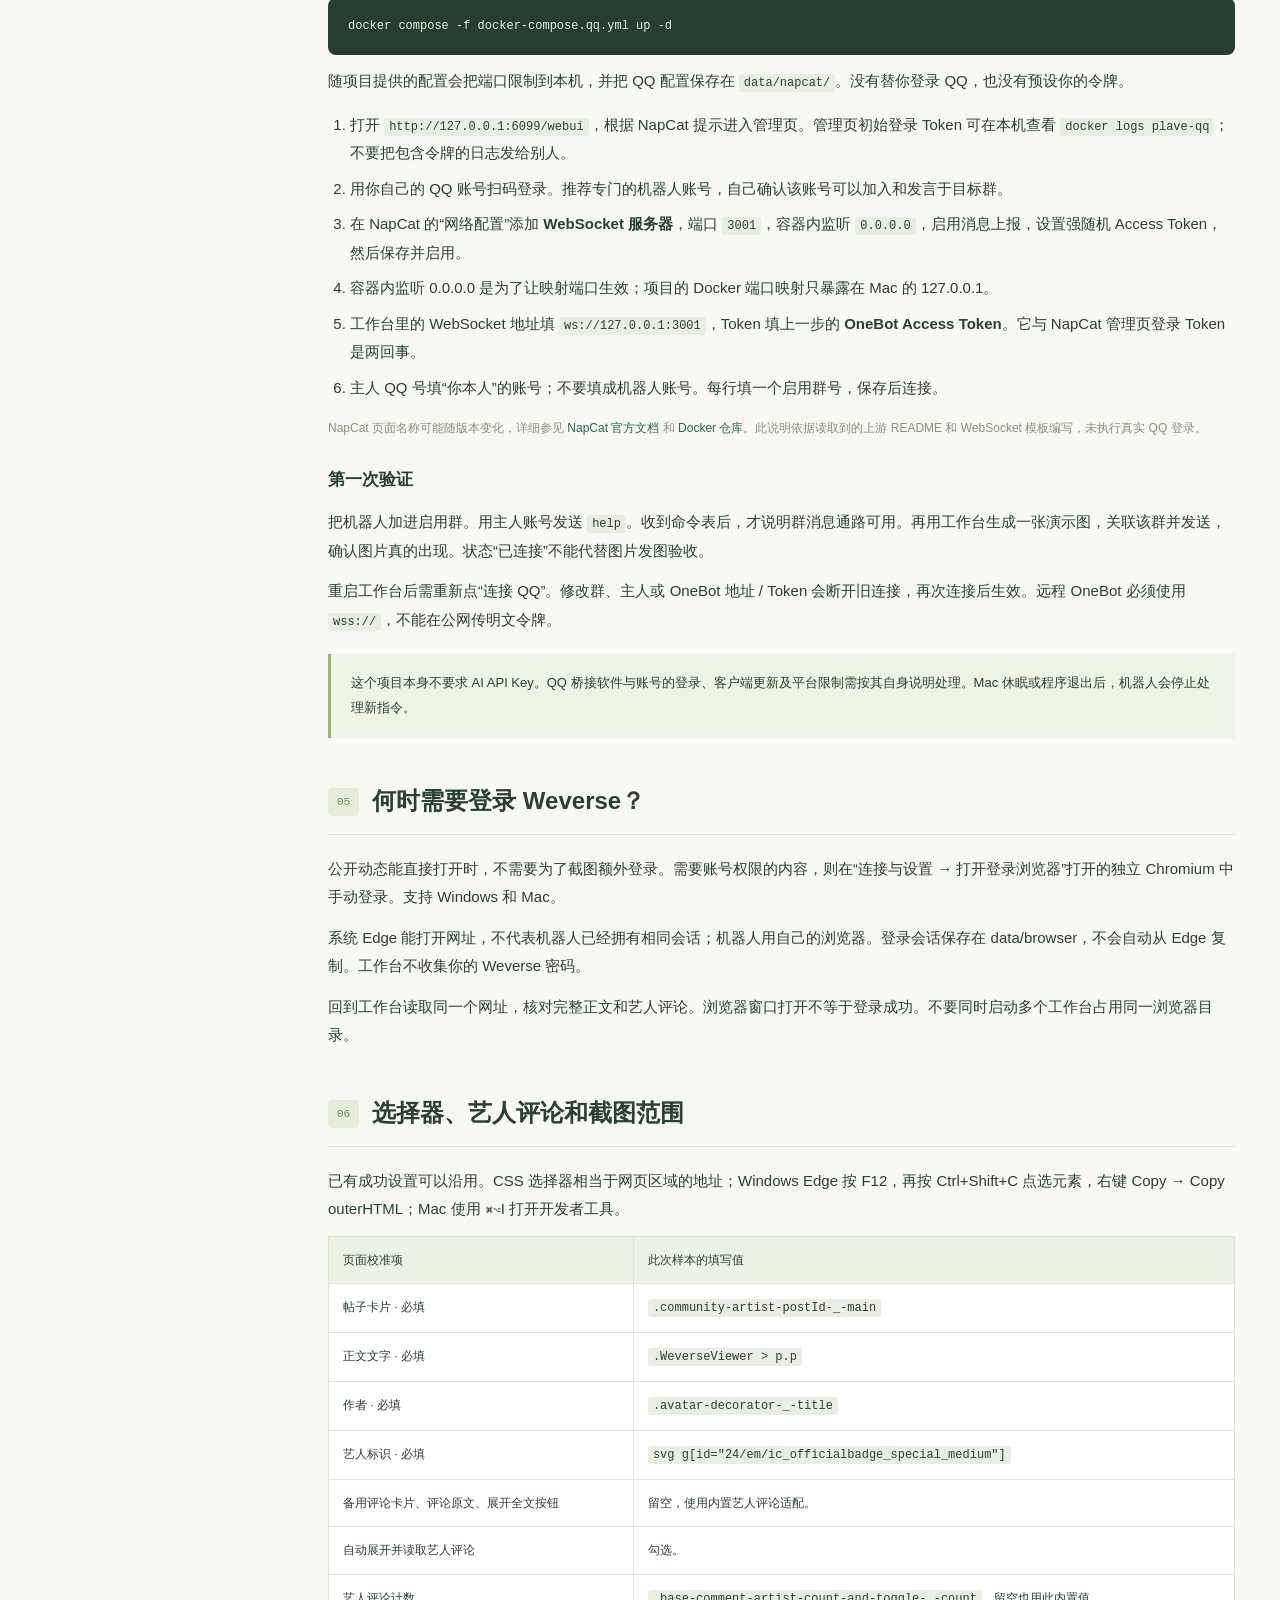
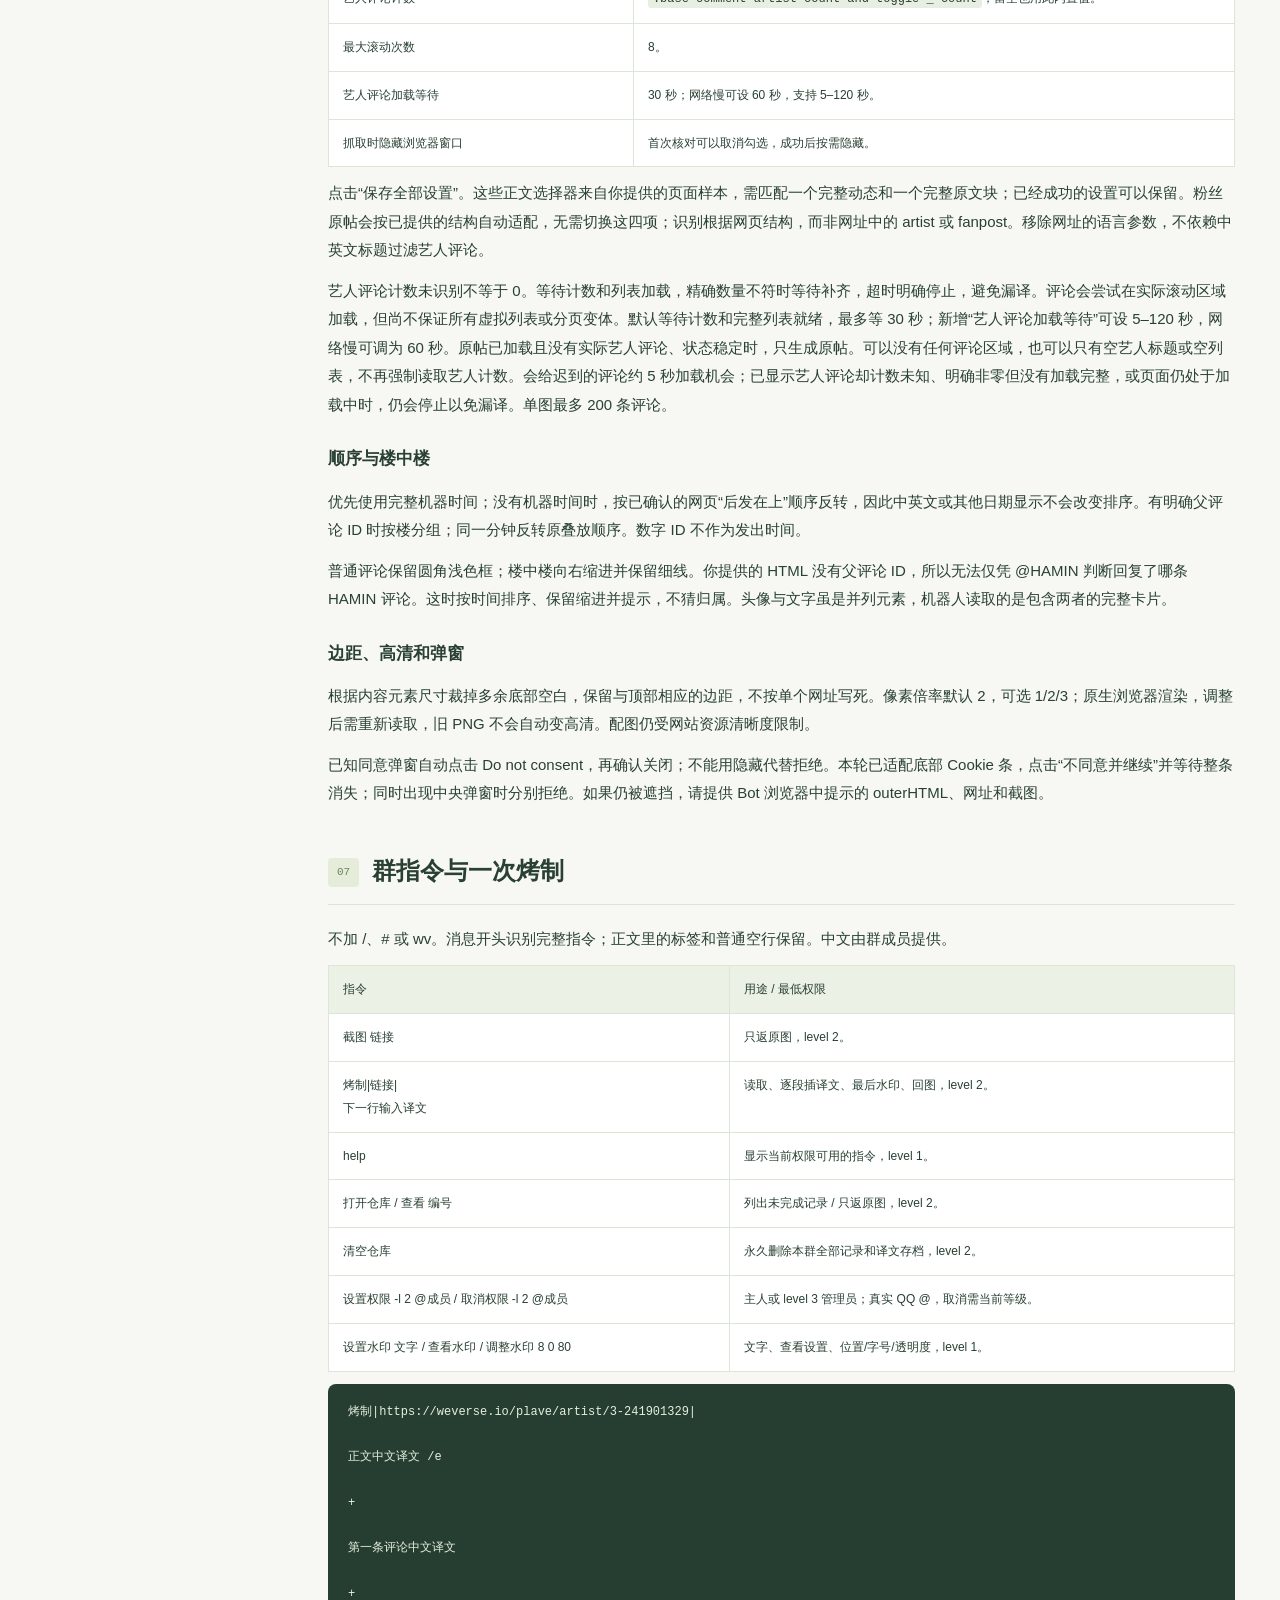
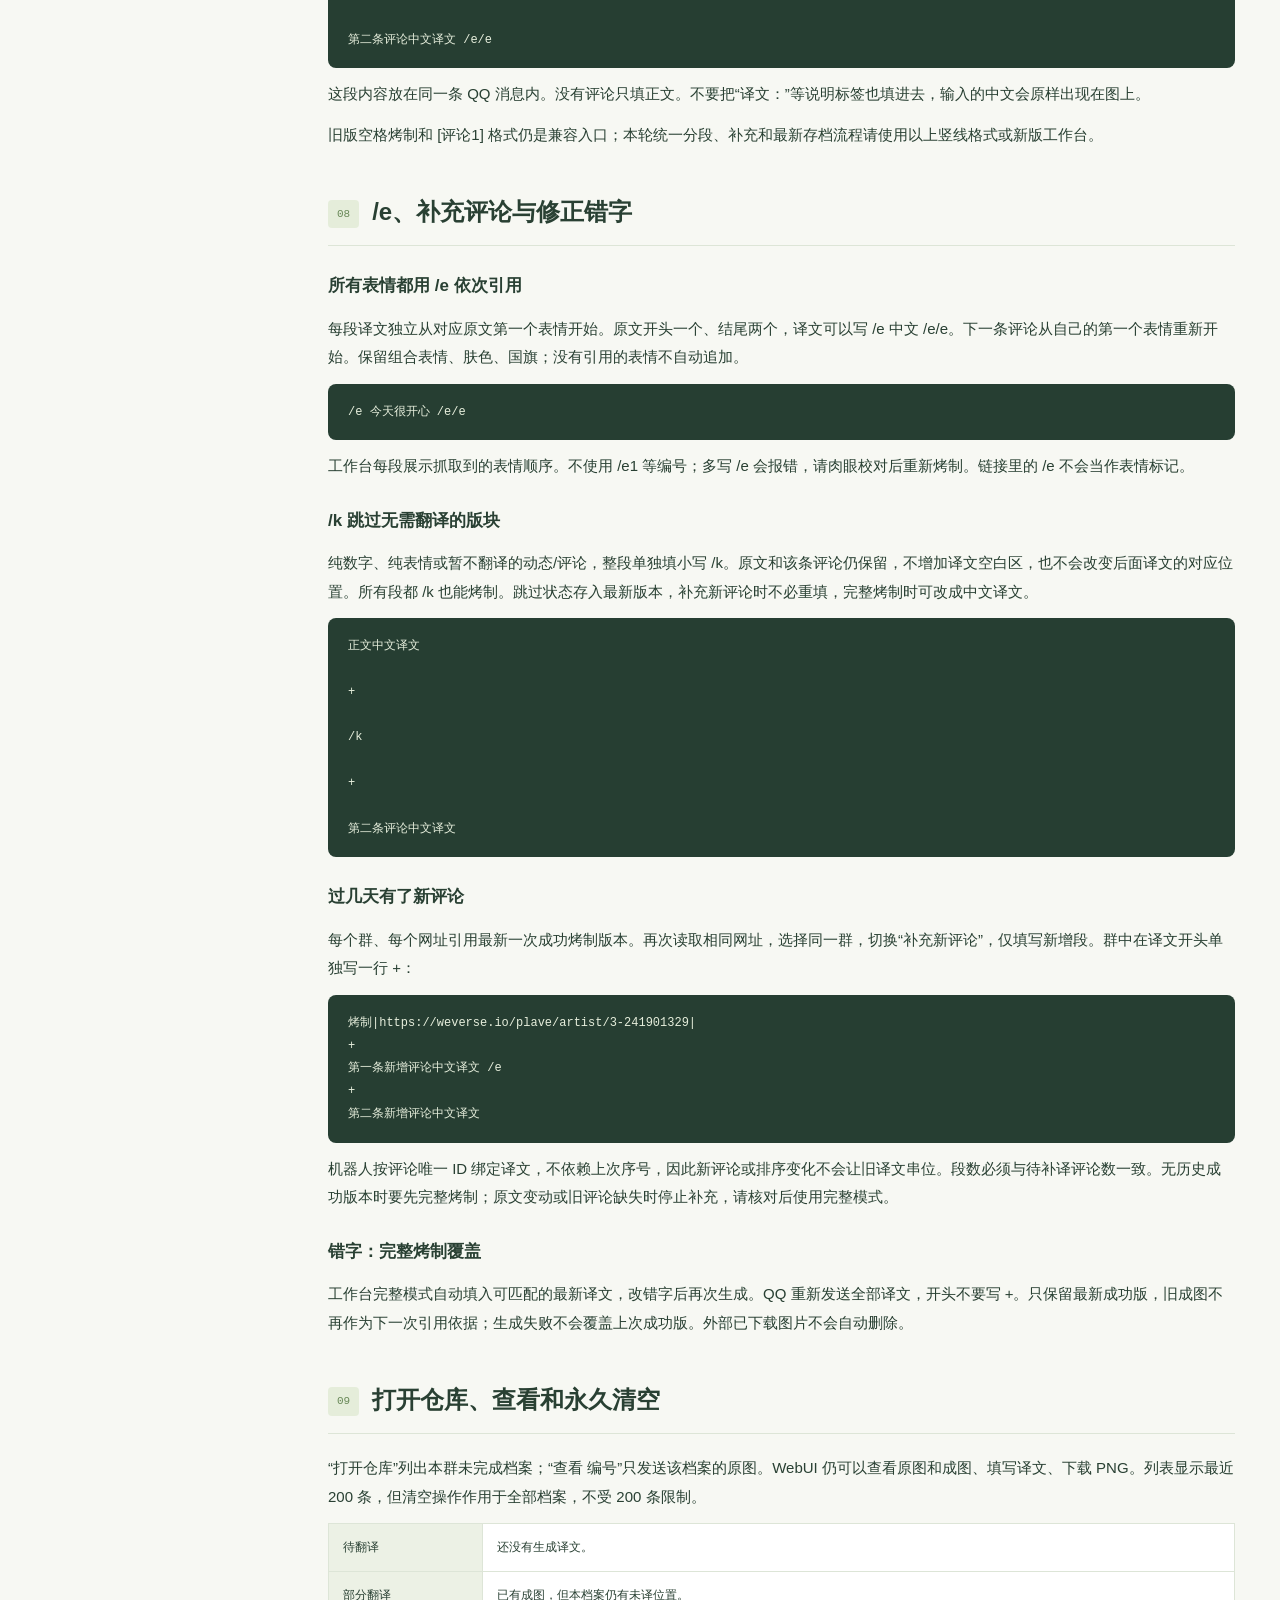
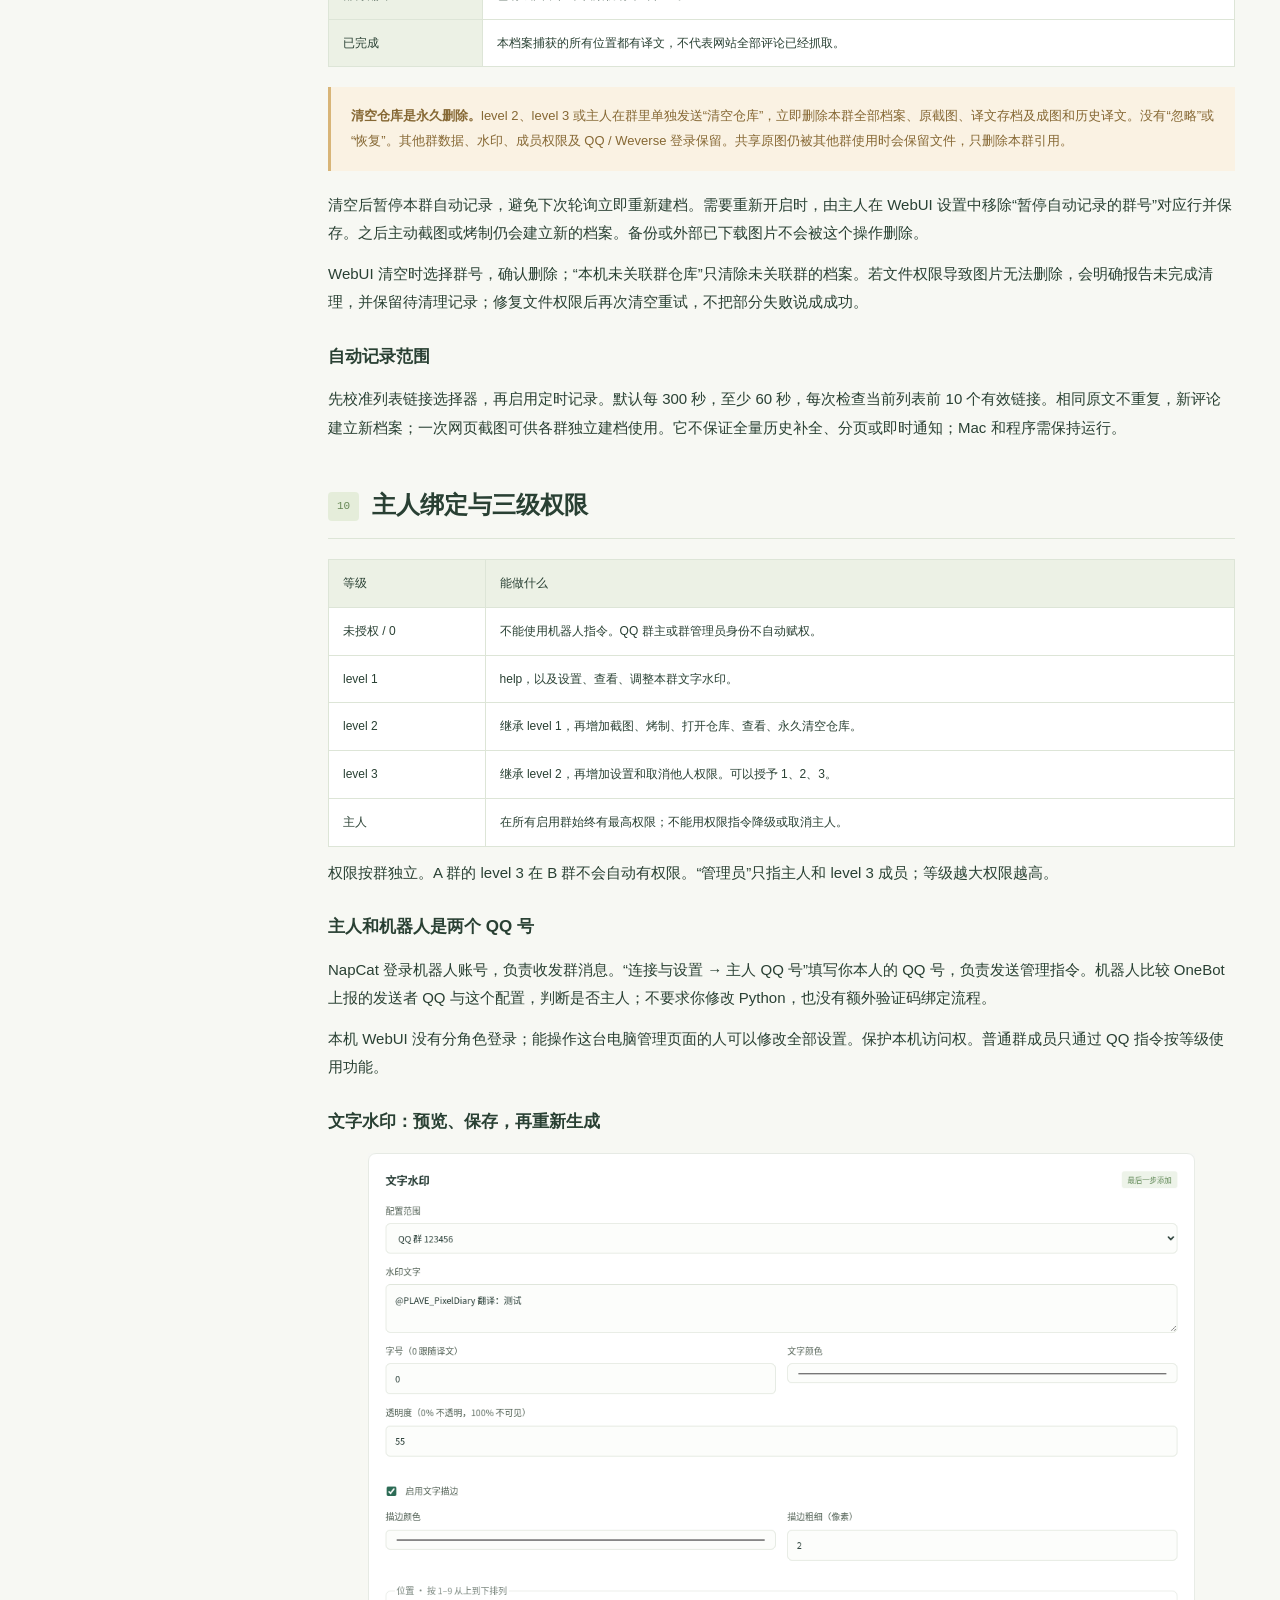
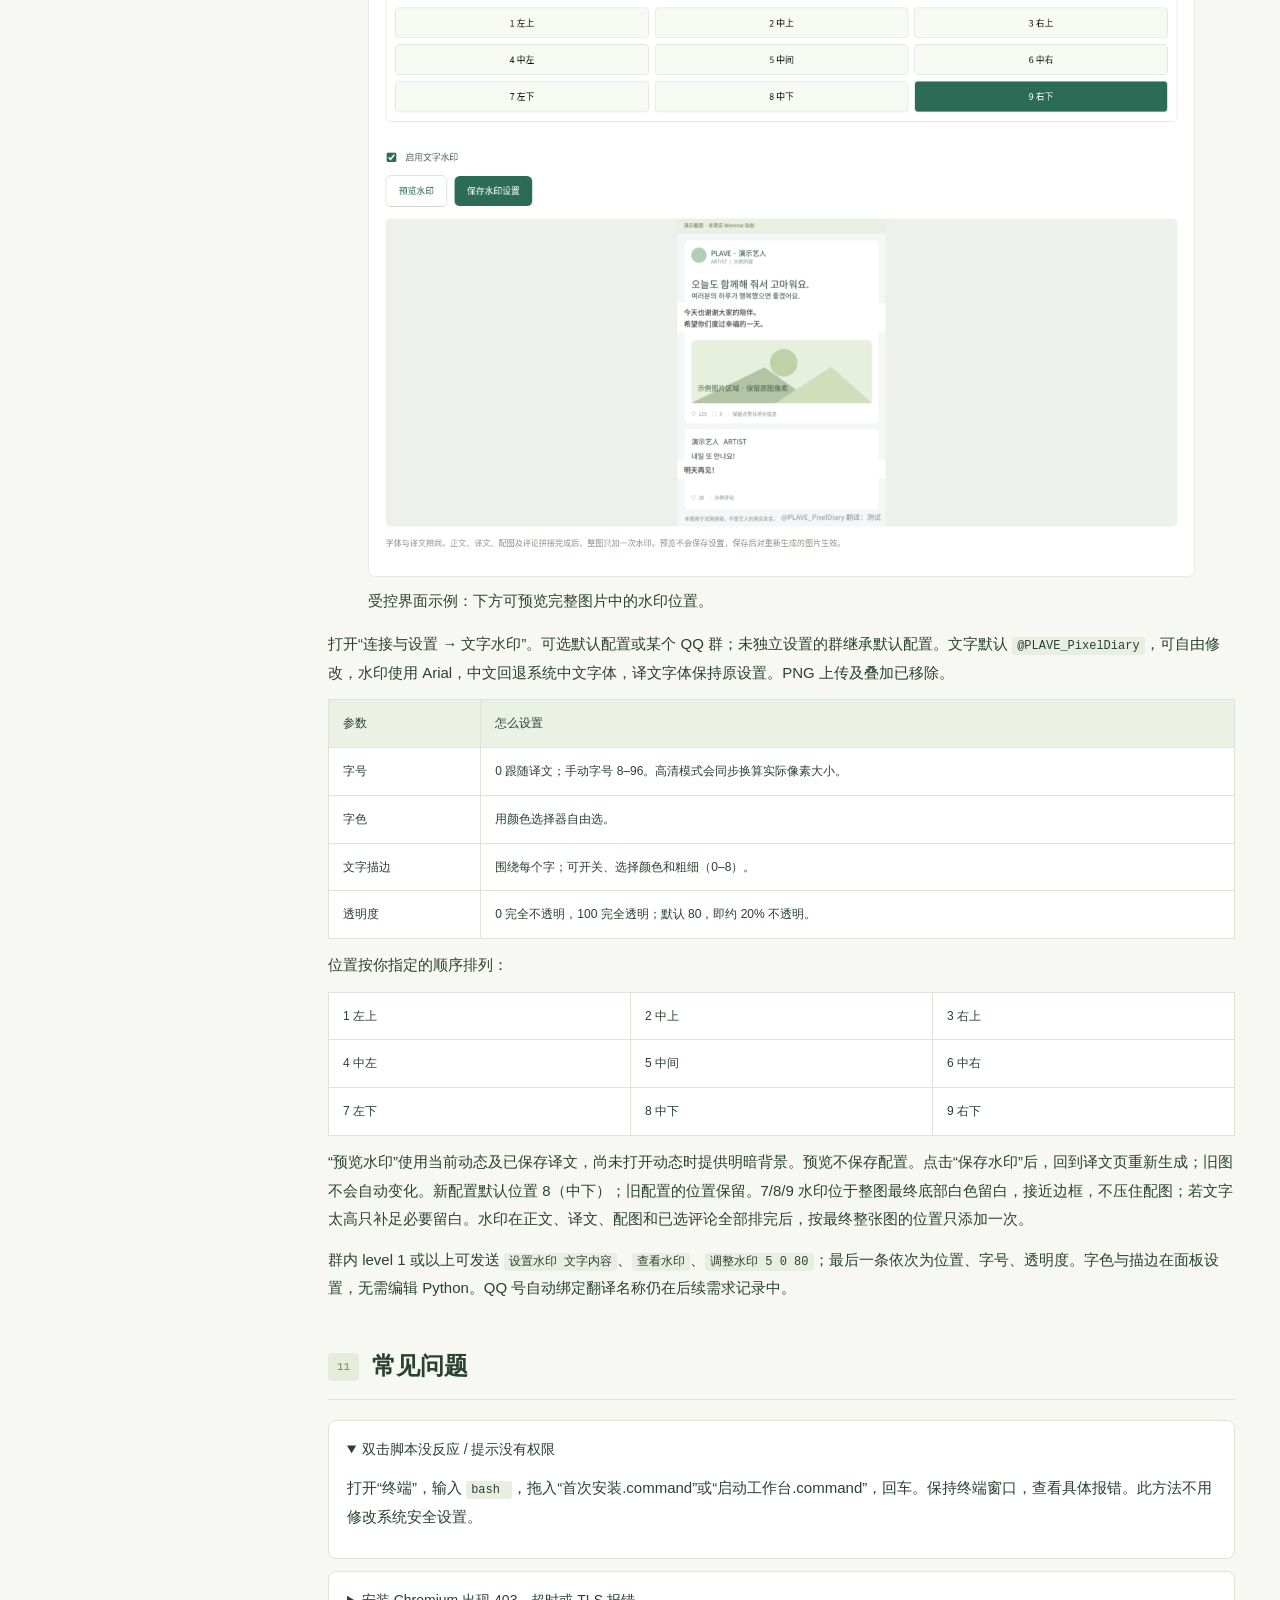
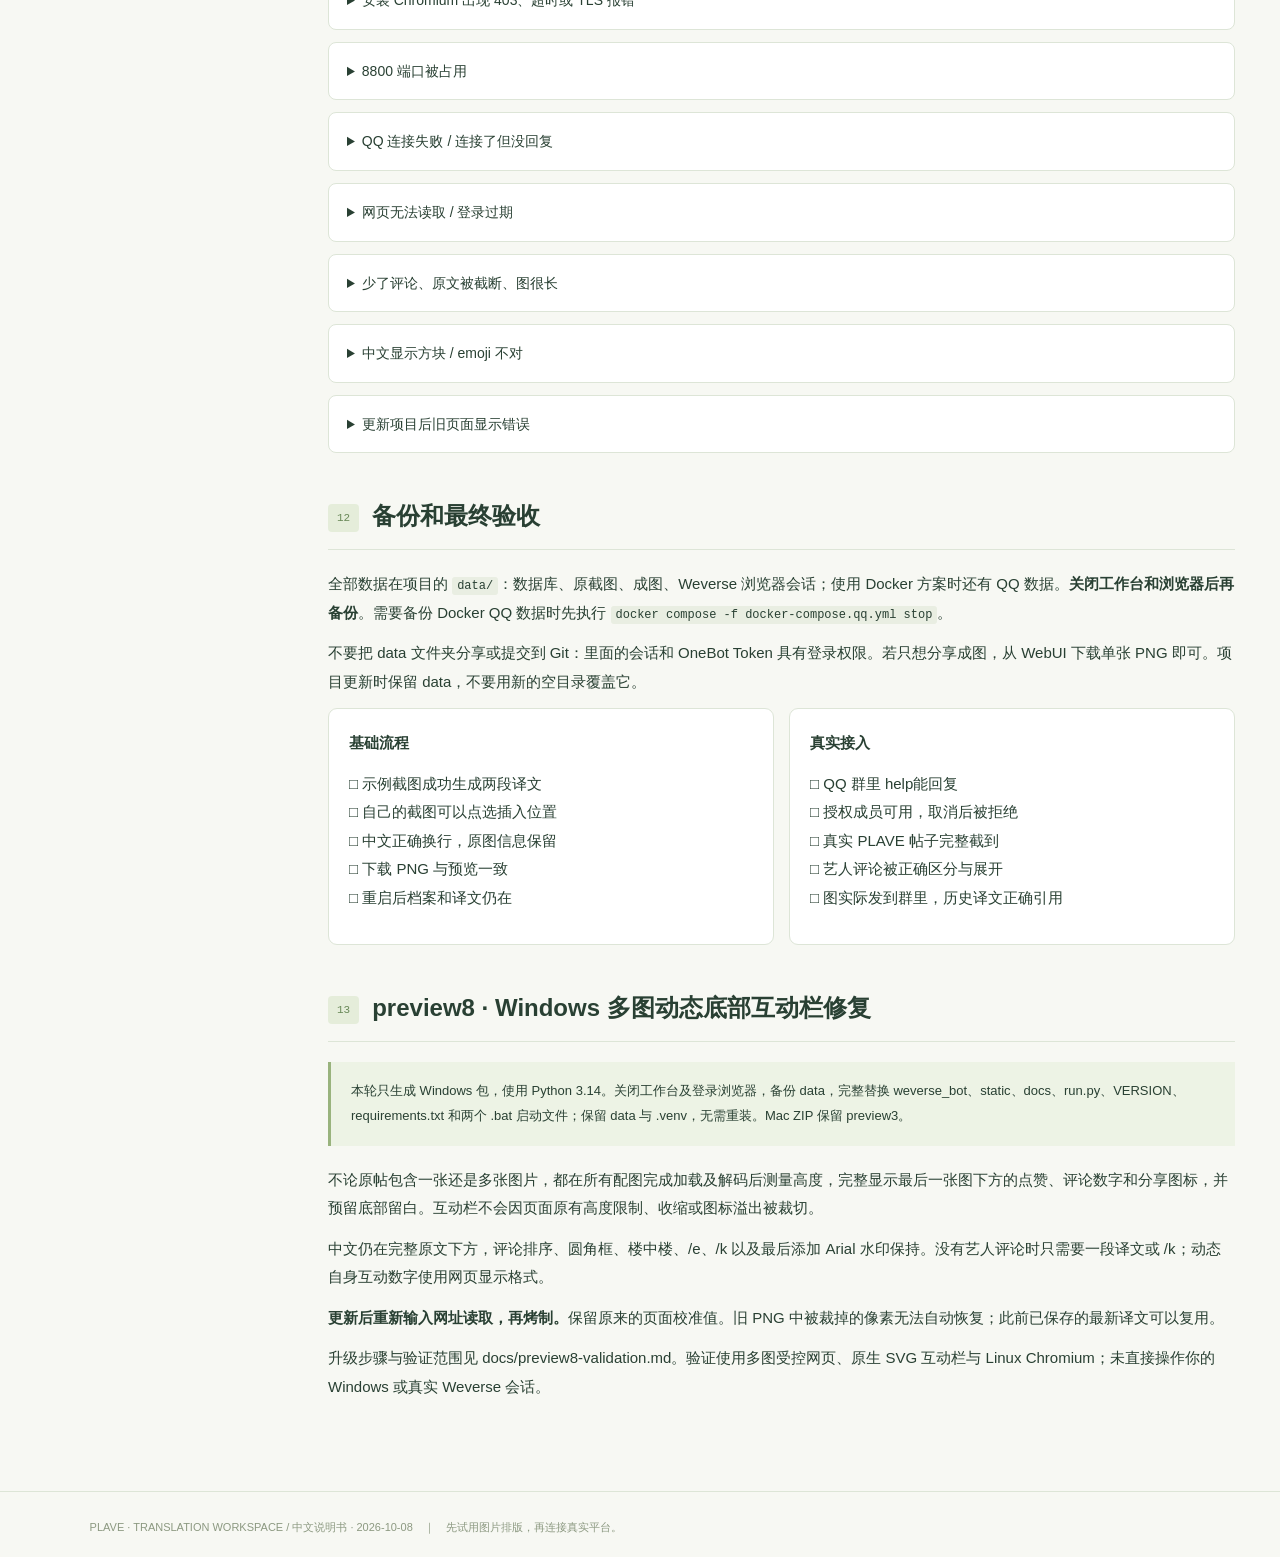
==== commit 319b393b: "Fix multi-photo post toolbar clipping and release Windows preview8" ====
--- a/docs/manual.html
+++ b/docs/manual.html
@@ -54,5 +54,5 @@
 <section id="permissions"><h2><small>10</small>主人绑定与三级权限</h2><table><thead><tr><th>等级</th><th>能做什么</th></tr></thead><tbody><tr><td>未授权 / 0</td><td>不能使用机器人指令。QQ 群主或群管理员身份不自动赋权。</td></tr><tr><td>level 1</td><td>help，以及设置、查看、调整本群文字水印。</td></tr><tr><td>level 2</td><td>继承 level 1，再增加截图、烤制、打开仓库、查看、永久清空仓库。</td></tr><tr><td>level 3</td><td>继承 level 2，再增加设置和取消他人权限。可以授予 1、2、3。</td></tr><tr><td>主人</td><td>在所有启用群始终有最高权限；不能用权限指令降级或取消主人。</td></tr></tbody></table><p>权限按群独立。A 群的 level 3 在 B 群不会自动有权限。“管理员”只指主人和 level 3 成员；等级越大权限越高。</p><h3>主人和机器人是两个 QQ 号</h3><p>NapCat 登录机器人账号，负责收发群消息。“连接与设置 → 主人 QQ 号”填写你本人的 QQ 号，负责发送管理指令。机器人比较 OneBot 上报的发送者 QQ 与这个配置，判断是否主人；不要求你修改 Python，也没有额外验证码绑定流程。</p><p>本机 WebUI 没有分角色登录；能操作这台电脑管理页面的人可以修改全部设置。保护本机访问权。普通群成员只通过 QQ 指令按等级使用功能。</p><h3>文字水印：预览、保存，再重新生成</h3><figure><img src="[data-uri]" style="width:100%;height:auto" alt="文字水印面板：文字、字号、字色、描边、透明度与九宫格位置"><figcaption>受控界面示例：下方可预览完整图片中的水印位置。</figcaption></figure><p>打开“连接与设置 → 文字水印”。可选默认配置或某个 QQ 群；未独立设置的群继承默认配置。文字默认 <code>@PLAVE_PixelDiary</code>，可自由修改，水印使用 Arial，中文回退系统中文字体，译文字体保持原设置。PNG 上传及叠加已移除。</p><table><thead><tr><th>参数</th><th>怎么设置</th></tr></thead><tbody><tr><td>字号</td><td>0 跟随译文；手动字号 8–96。高清模式会同步换算实际像素大小。</td></tr><tr><td>字色</td><td>用颜色选择器自由选。</td></tr><tr><td>文字描边</td><td>围绕每个字；可开关、选择颜色和粗细（0–8）。</td></tr><tr><td>透明度</td><td>0 完全不透明，100 完全透明；默认 80，即约 20% 不透明。</td></tr></tbody></table><p>位置按你指定的顺序排列：</p><table><tbody><tr><td>1 左上</td><td>2 中上</td><td>3 右上</td></tr><tr><td>4 中左</td><td>5 中间</td><td>6 中右</td></tr><tr><td>7 左下</td><td>8 中下</td><td>9 右下</td></tr></tbody></table><p>“预览水印”使用当前动态及已保存译文，尚未打开动态时提供明暗背景。预览不保存配置。点击“保存水印”后，回到译文页重新生成；旧图不会自动变化。新配置默认位置 8（中下）；旧配置的位置保留。7/8/9 水印位于整图最终底部白色留白，接近边框，不压住配图；若文字太高只补足必要留白。水印在正文、译文、配图和已选评论全部排完后，按最终整张图的位置只添加一次。</p><p>群内 level 1 或以上可发送 <code>设置水印 文字内容</code>、<code>查看水印</code>、<code>调整水印 5 0 80</code>；最后一条依次为位置、字号、透明度。字色与描边在面板设置，无需编辑 Python。QQ 号自动绑定翻译名称仍在后续需求记录中。</p></section>
 <section id="troubleshooting"><h2><small>11</small>常见问题</h2><details open><summary>双击脚本没反应 / 提示没有权限</summary><div><p>打开“终端”，输入 <code>bash </code>，拖入“首次安装.command”或“启动工作台.command”，回车。保持终端窗口，查看具体报错。此方法不用修改系统安全设置。</p></div></details><details><summary>安装 Chromium 出现 403、超时或 TLS 报错</summary><div><p>403 多为网络阻挡，超时多为下载不可达。下载通常访问 <code>cdn.playwright.dev</code>、<code>storage.googleapis.com</code> 等官方地址。检查你所在网络的访问限制；不要关闭证书验证或从不可信镜像取可执行文件。TLS 证书错误先运行 Python 安装器提供的 Install Certificates.command，再重试首次安装。</p></div></details><details><summary>8800 端口被占用</summary><div><p>可能有另一个工作台仍在运行。关闭你自己启动的旧终端进程，或者在项目目录运行：</p><pre>.venv/bin/python run.py --port 8802</pre><p>然后打开 <code>http://127.0.0.1:8802/</code>。换端口启动不会自动修改默认启动脚本。</p></div></details><details><summary>QQ 连接失败 / 连接了但没回复</summary><div><p>确认是正向 WebSocket，NapCat 已登录 QQ 且上报群消息；Docker 容器内服务器监听 0.0.0.0:3001，本机映射 127.0.0.1:3001；OneBot Access Token 两边一致；主人 QQ 号、启用群和成员权限正确。先用主人发送 help。不要运行两个相同 Bot 实例，否则可能双重回复。</p></div></details><details><summary>网页无法读取 / 登录过期</summary><div><p>先在独立登录浏览器里确认你能访问这条帖子，然后检查正文 / 艺人标识选择器是否变化。明确提示登录失效时重新登录；没有找到帖子也可能是选择器错误，不要只反复输密码。云端代理 403 不等于账号登录过期。</p></div></details><details><summary>少了评论、原文被截断、图很长</summary><div><p>检查展开全文、页面是否加载完、评论是否在独立弹窗或虚拟列表里。超长图片会被限制：上传 12 MB / 2400 万像素，生成最大高 40000 像素 / 4800 万像素，单图最多 201 个译文位置。必要时分批截图。发送到 QQ 的图片另限 16 MB。不要把未加载评论当成“没有评论”。</p></div></details><details><summary>中文显示方块 / emoji 不对</summary><div><p>Mac 通常自动使用 <code>/System/Library/Fonts/PingFang.ttc</code>。可在设置里指定你自己的中文字库路径。原文和译文都由 Chromium 使用系统彩色 emoji 字体绘制。/e 引用该段原文表情，组合字素不拆开换行。请先预览核对。</p></div></details><details><summary>更新项目后旧页面显示错误</summary><div><p>同时替换 weverse_bot 和 static，停止旧服务再重新启动，浏览器按 Ctrl+F5（Windows）或 ⌘Shift+R（Mac）刷新。本轮依赖未变，无需重装。保护原来的 data 文件夹。页面提示“已过期”时刷新，以获取新的本机会话。</p></div></details></section>
 <section id="backup"><h2><small>12</small>备份和最终验收</h2><p>全部数据在项目的 <code>data/</code>：数据库、原截图、成图、Weverse 浏览器会话；使用 Docker 方案时还有 QQ 数据。<strong>关闭工作台和浏览器后再备份</strong>。需要备份 Docker QQ 数据时先执行 <code>docker compose -f docker-compose.qq.yml stop</code>。</p><p>不要把 data 文件夹分享或提交到 Git：里面的会话和 OneBot Token 具有登录权限。若只想分享成图，从 WebUI 下载单张 PNG 即可。项目更新时保留 data，不要用新的空目录覆盖它。</p><div class="checklist"><div><h3>基础流程</h3><p>□ 示例截图成功生成两段译文<br>□ 自己的截图可以点选插入位置<br>□ 中文正确换行，原图信息保留<br>□ 下载 PNG 与预览一致<br>□ 重启后档案和译文仍在</p></div><div><h3>真实接入</h3><p>□ QQ 群里 help能回复<br>□ 授权成员可用，取消后被拒绝<br>□ 真实 PLAVE 帖子完整截到<br>□ 艺人评论被正确区分与展开<br>□ 图实际发到群里，历史译文正确引用</p></div></div></section>
-<section id="delivery"><h2><small>13</small>preview7 · Windows 无评论动态与原帖互动栏修复</h2><div class="callout">本轮只生成 Windows 包，使用 Python 3.14。关闭工作台及登录浏览器，备份 data，完整替换 weverse_bot、static、docs、run.py、VERSION、requirements.txt 和两个 .bat 启动文件；保留 data 与 .venv，无需重装。Mac ZIP 保留 preview3。</div><p>没有艺人评论时仅生成动态，输入一段译文或 /k；不再要求普通评论区域或艺人计数存在，只有空艺人标题/空列表也能处理。原帖已加载后，会给迟到的评论约 5 秒加载机会。已有实际艺人评论或明确非零计数时仍检查是否读取完整。</p><p>去掉平台的“查看翻译 / See translation”入口。动态自身点赞和评论栏加入动态内容下方、艺人评论区上方，原网页的 10K+、2.1K 等显示原样保留，图标和底边空间完整；它们不是艺人评论数。正文中文仍在原文下方，配图、评论顺序、框和楼中楼以及最终 Arial 水印保持。</p><p><strong>更新后重新输入网址读取，再烤制。</strong>保留原来的页面校准值。旧 PNG 不会自动补出互动栏或删掉查看翻译；此前已保存的最新译文可以复用。</p><p>升级步骤与验证范围见 docs/preview7-validation.md。验证使用受控网页、你提供的互动栏 HTML 与 Linux Chromium，Windows 本机和真实 Weverse 会话仍需试跑。</p></section>
+<section id="delivery"><h2><small>13</small>preview8 · Windows 多图动态底部互动栏修复</h2><div class="callout">本轮只生成 Windows 包，使用 Python 3.14。关闭工作台及登录浏览器，备份 data，完整替换 weverse_bot、static、docs、run.py、VERSION、requirements.txt 和两个 .bat 启动文件；保留 data 与 .venv，无需重装。Mac ZIP 保留 preview3。</div><p>不论原帖包含一张还是多张图片，都在所有配图完成加载及解码后测量高度，完整显示最后一张图下方的点赞、评论数字和分享图标，并预留底部留白。互动栏不会因页面原有高度限制、收缩或图标溢出被裁切。</p><p>中文仍在完整原文下方，评论排序、圆角框、楼中楼、/e、/k 以及最后添加 Arial 水印保持。没有艺人评论时只需要一段译文或 /k；动态自身互动数字使用网页显示格式。</p><p><strong>更新后重新输入网址读取，再烤制。</strong>保留原来的页面校准值。旧 PNG 中被裁掉的像素无法自动恢复；此前已保存的最新译文可以复用。</p><p>升级步骤与验证范围见 docs/preview8-validation.md。验证使用多图受控网页、原生 SVG 互动栏与 Linux Chromium；未直接操作你的 Windows 或真实 Weverse 会话。</p></section>
 </main></div><footer>PLAVE · TRANSLATION WORKSPACE / 中文说明书 · 2026-10-08　｜　先试用图片排版，再连接真实平台。</footer></body></html>
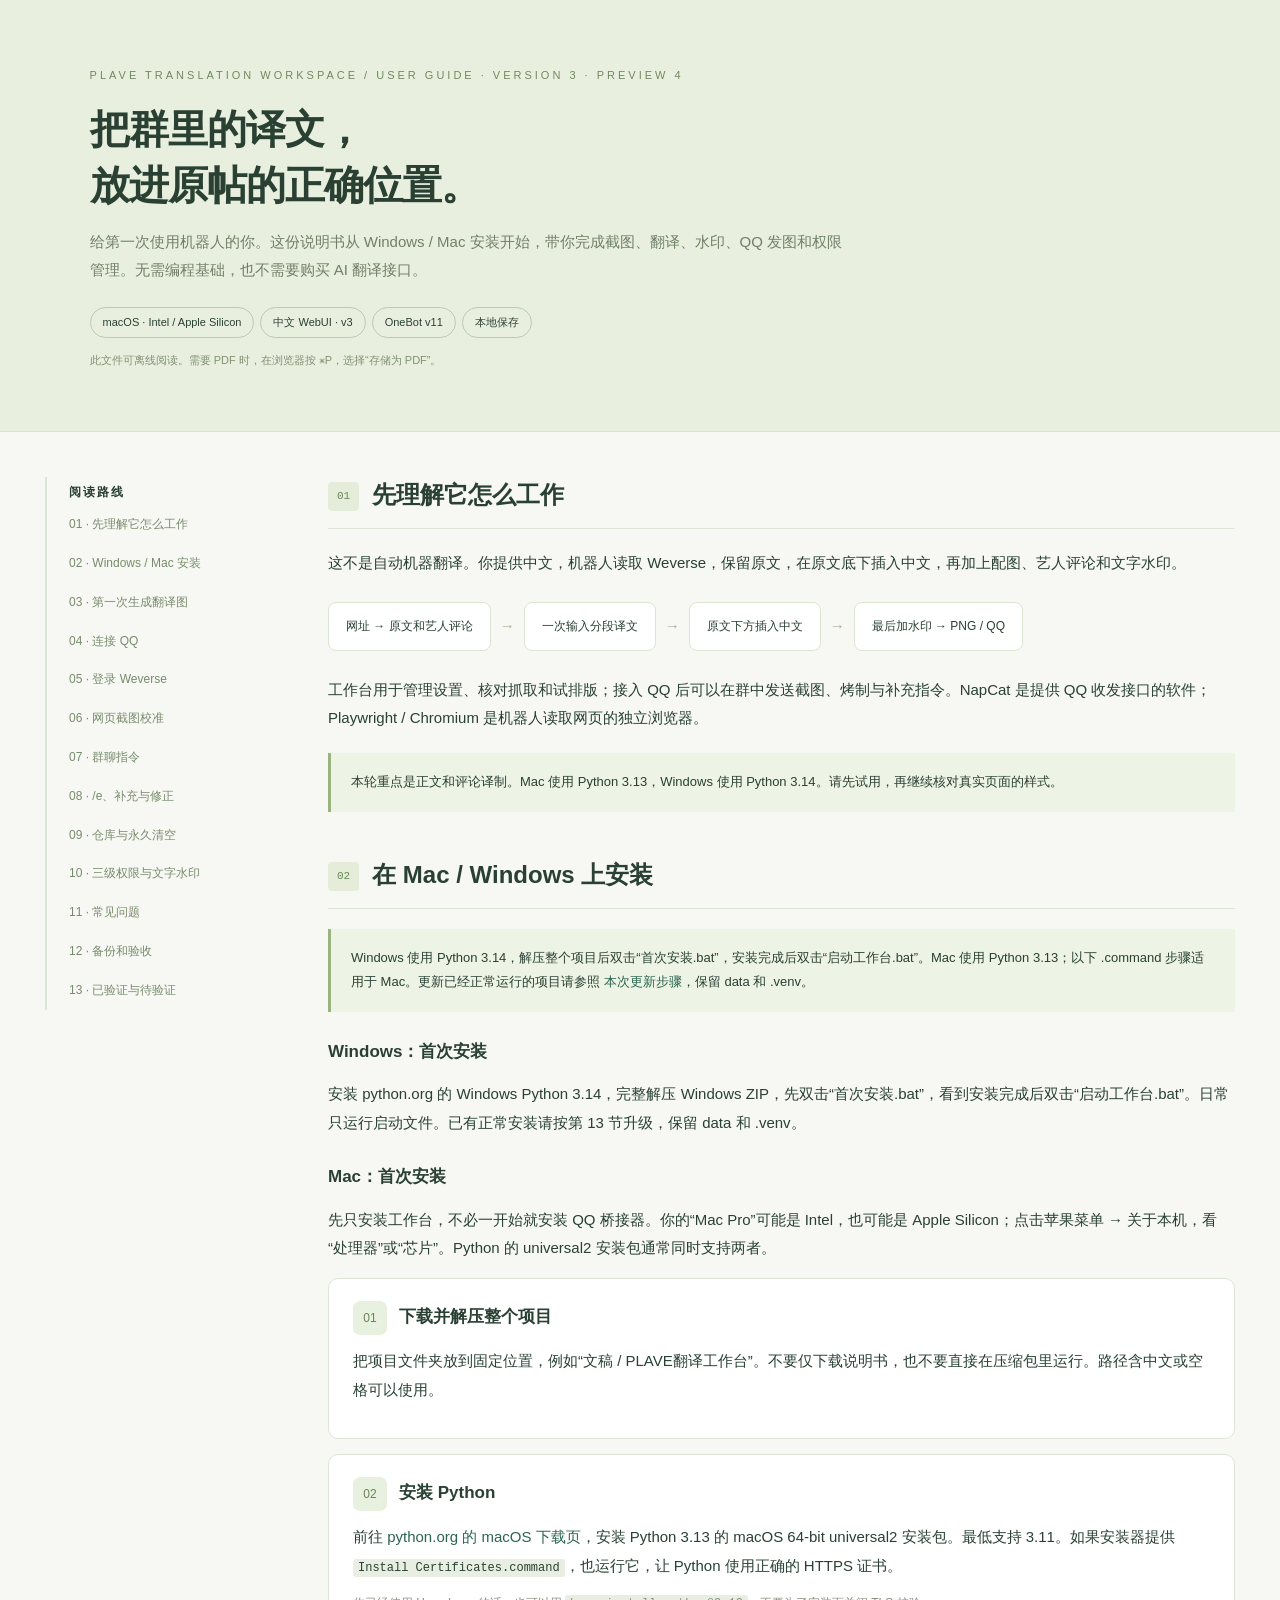
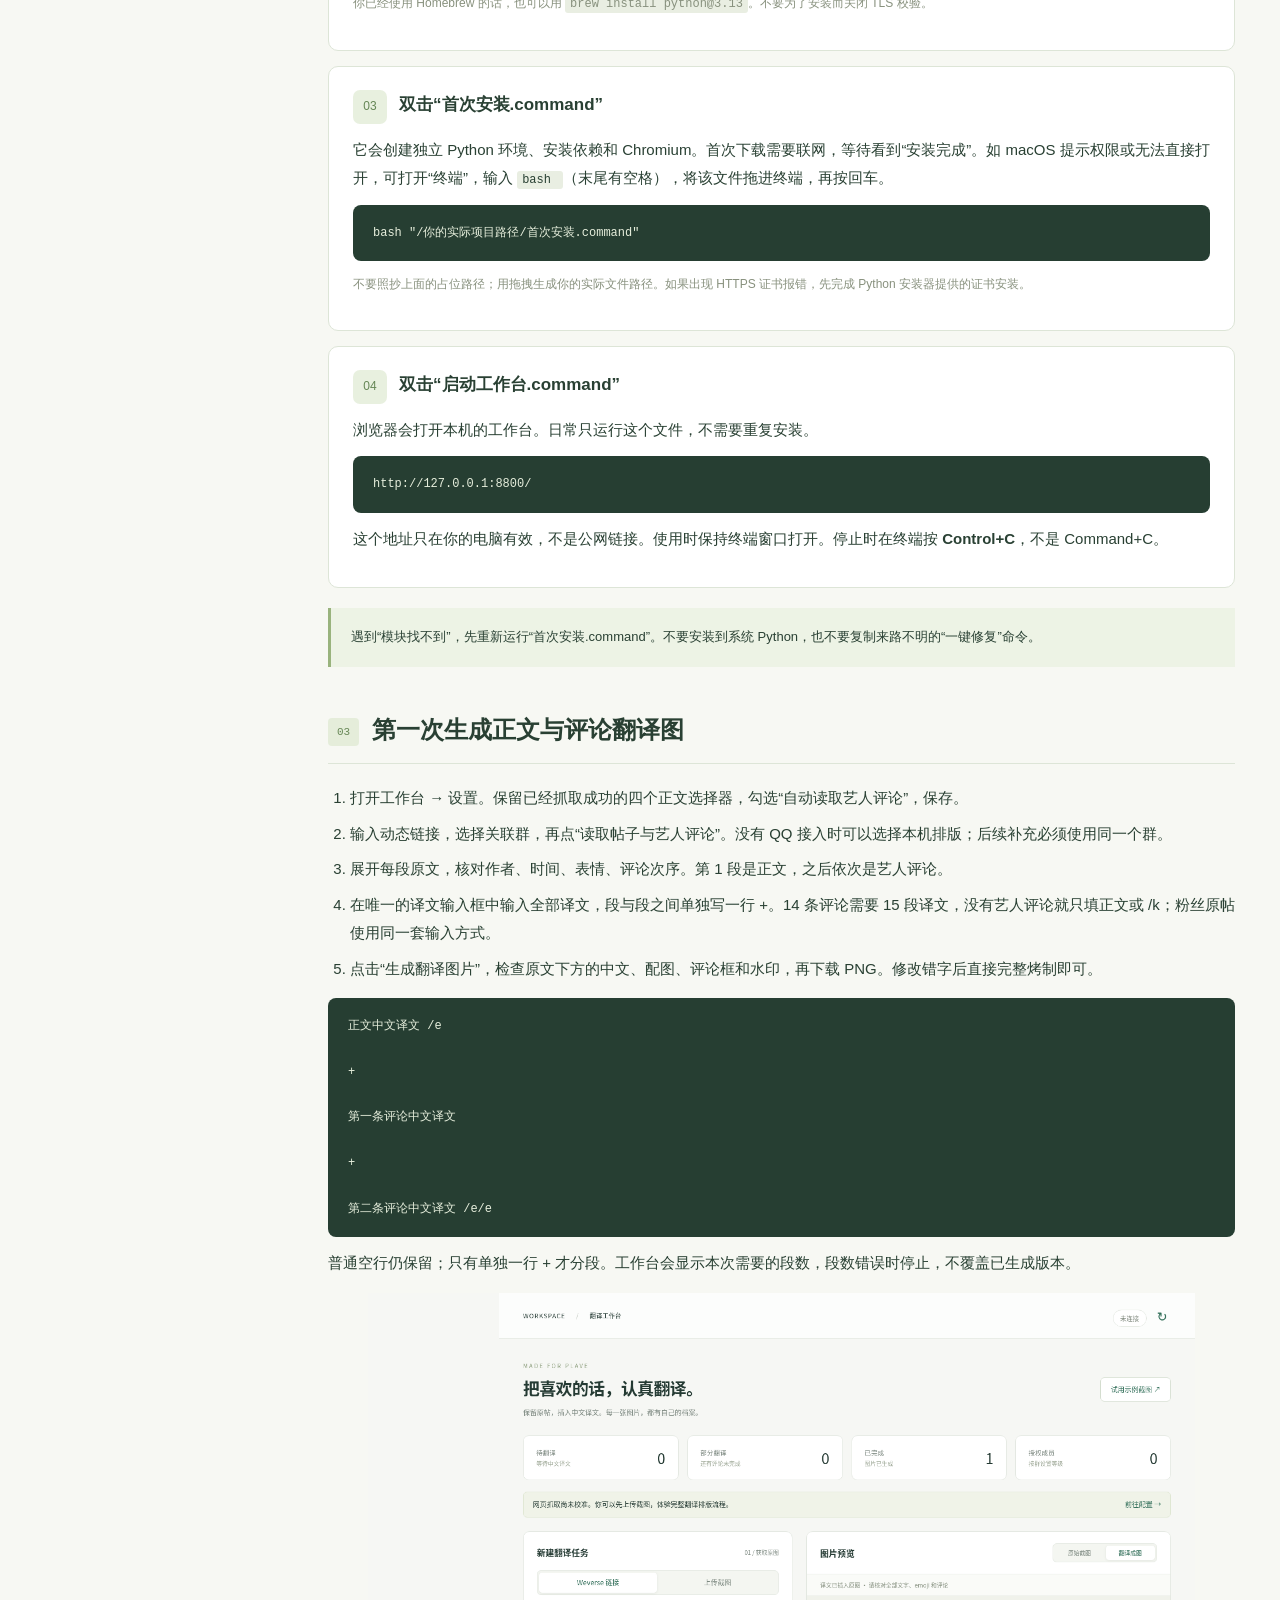
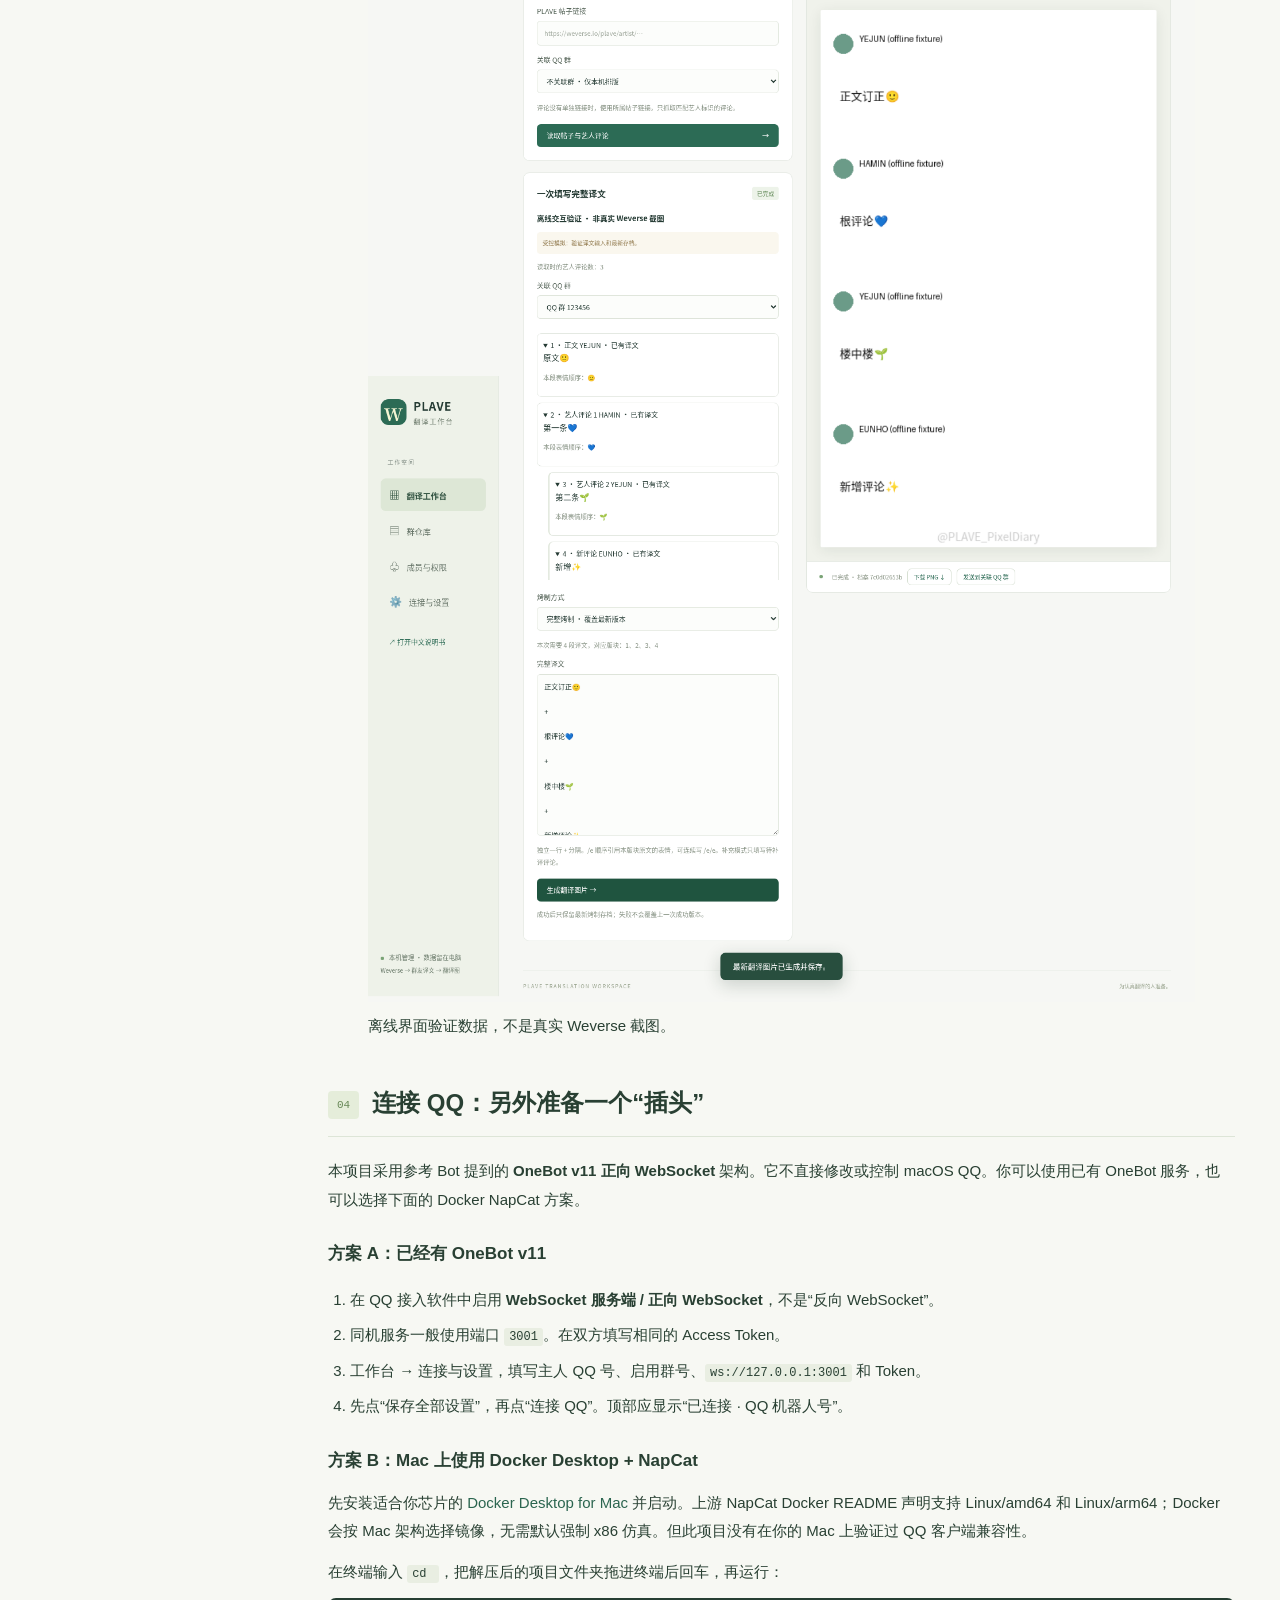
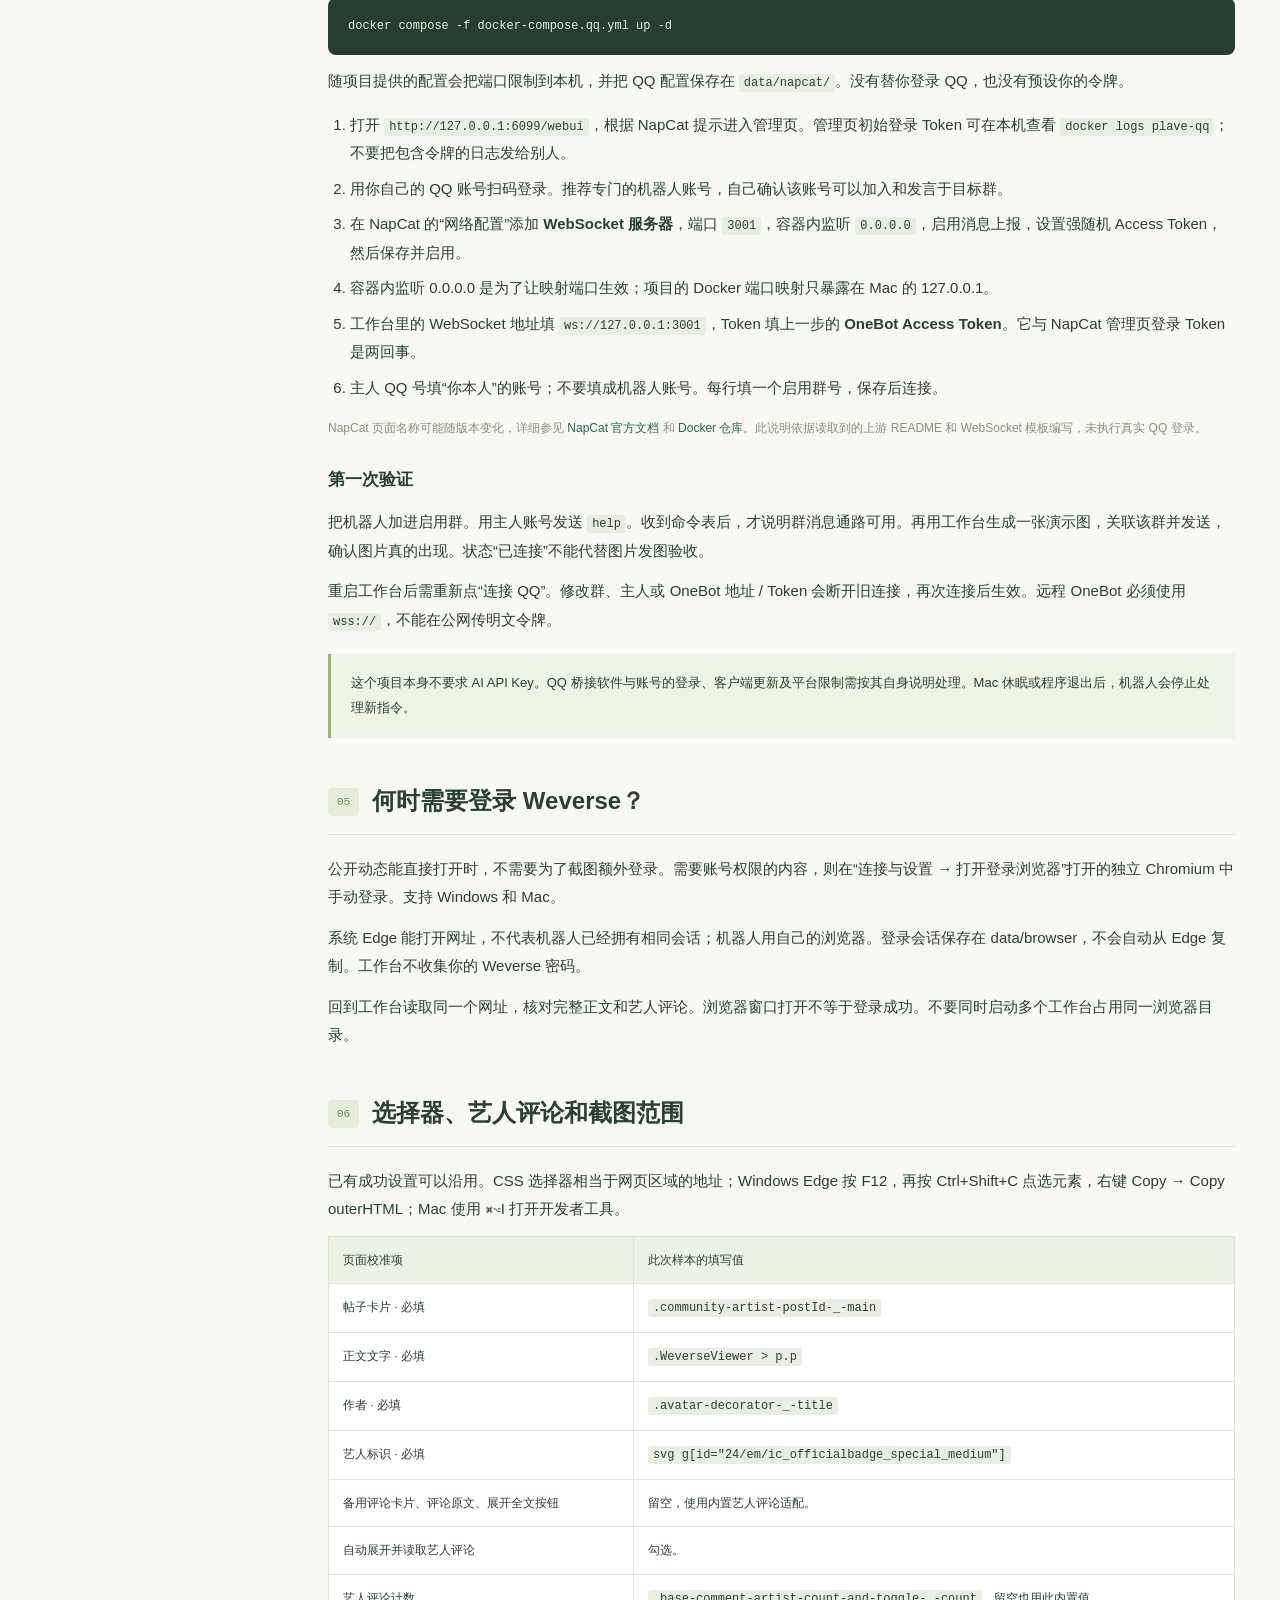
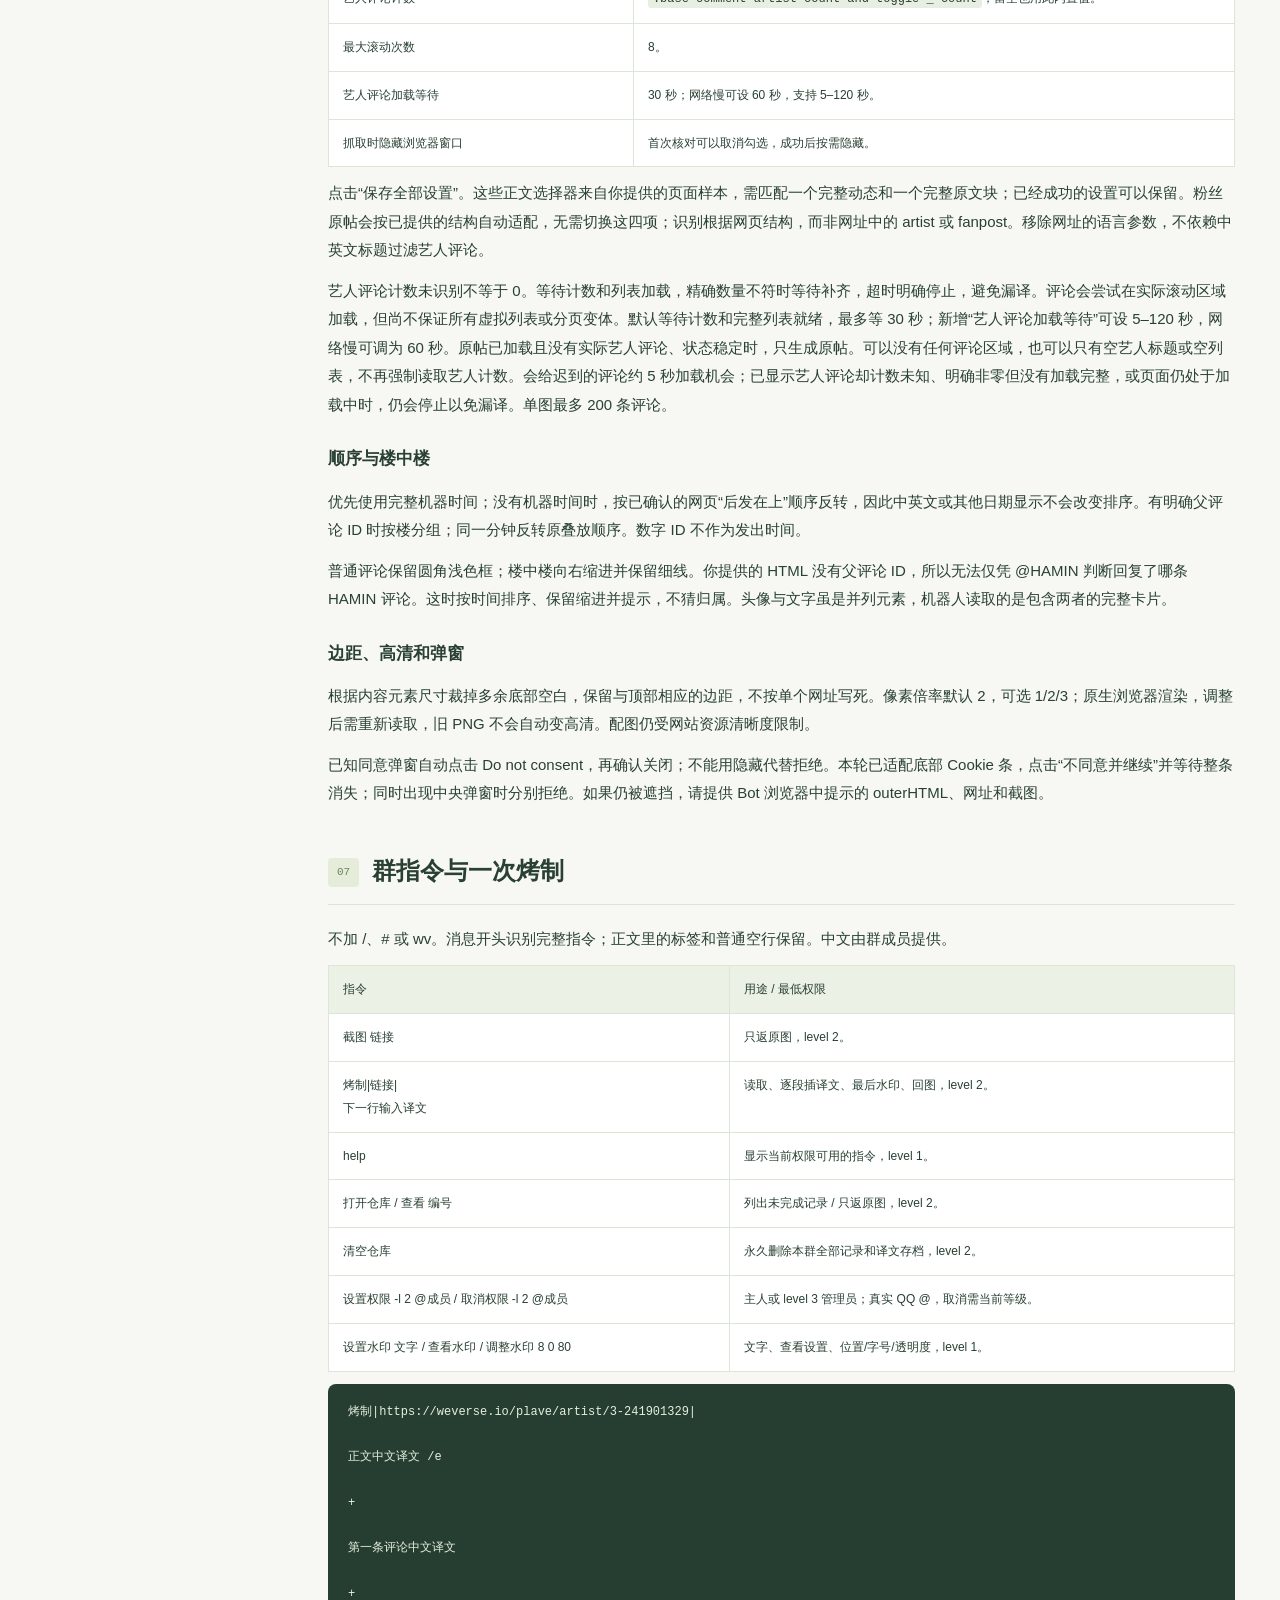
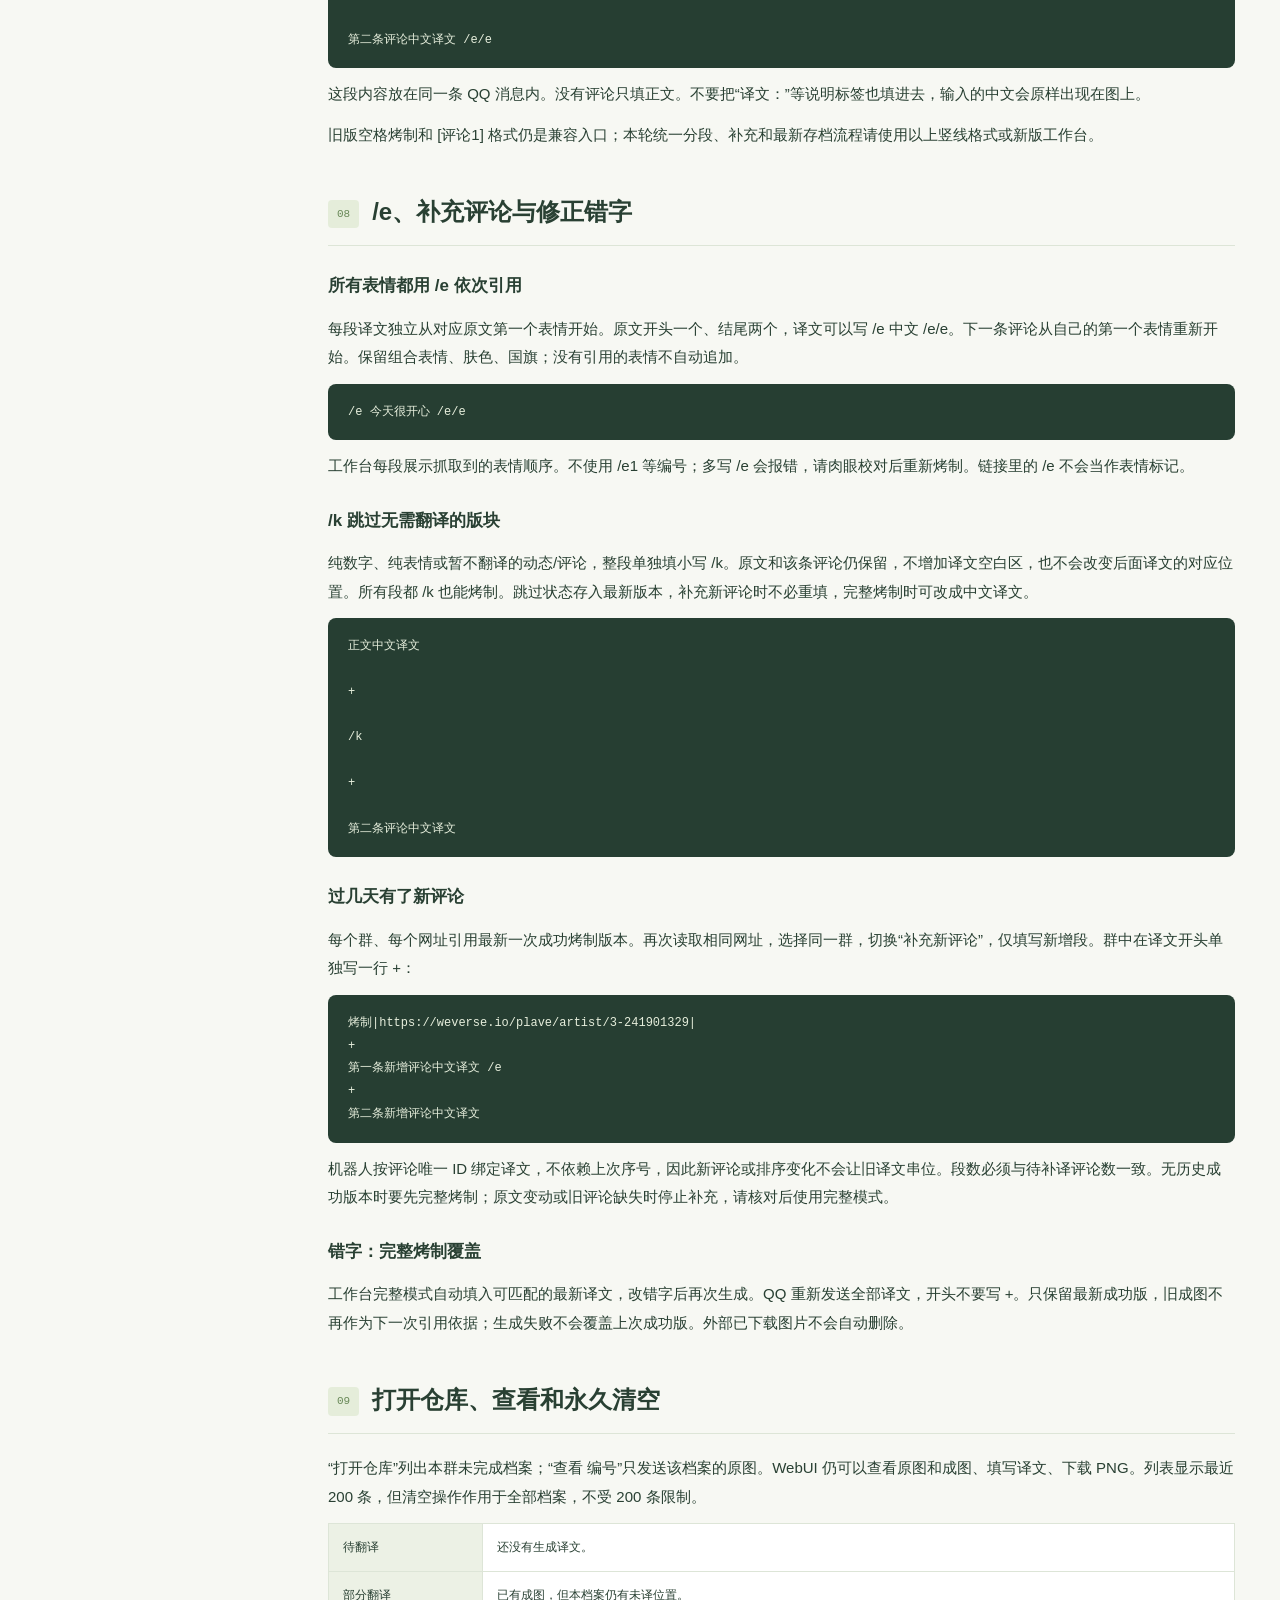
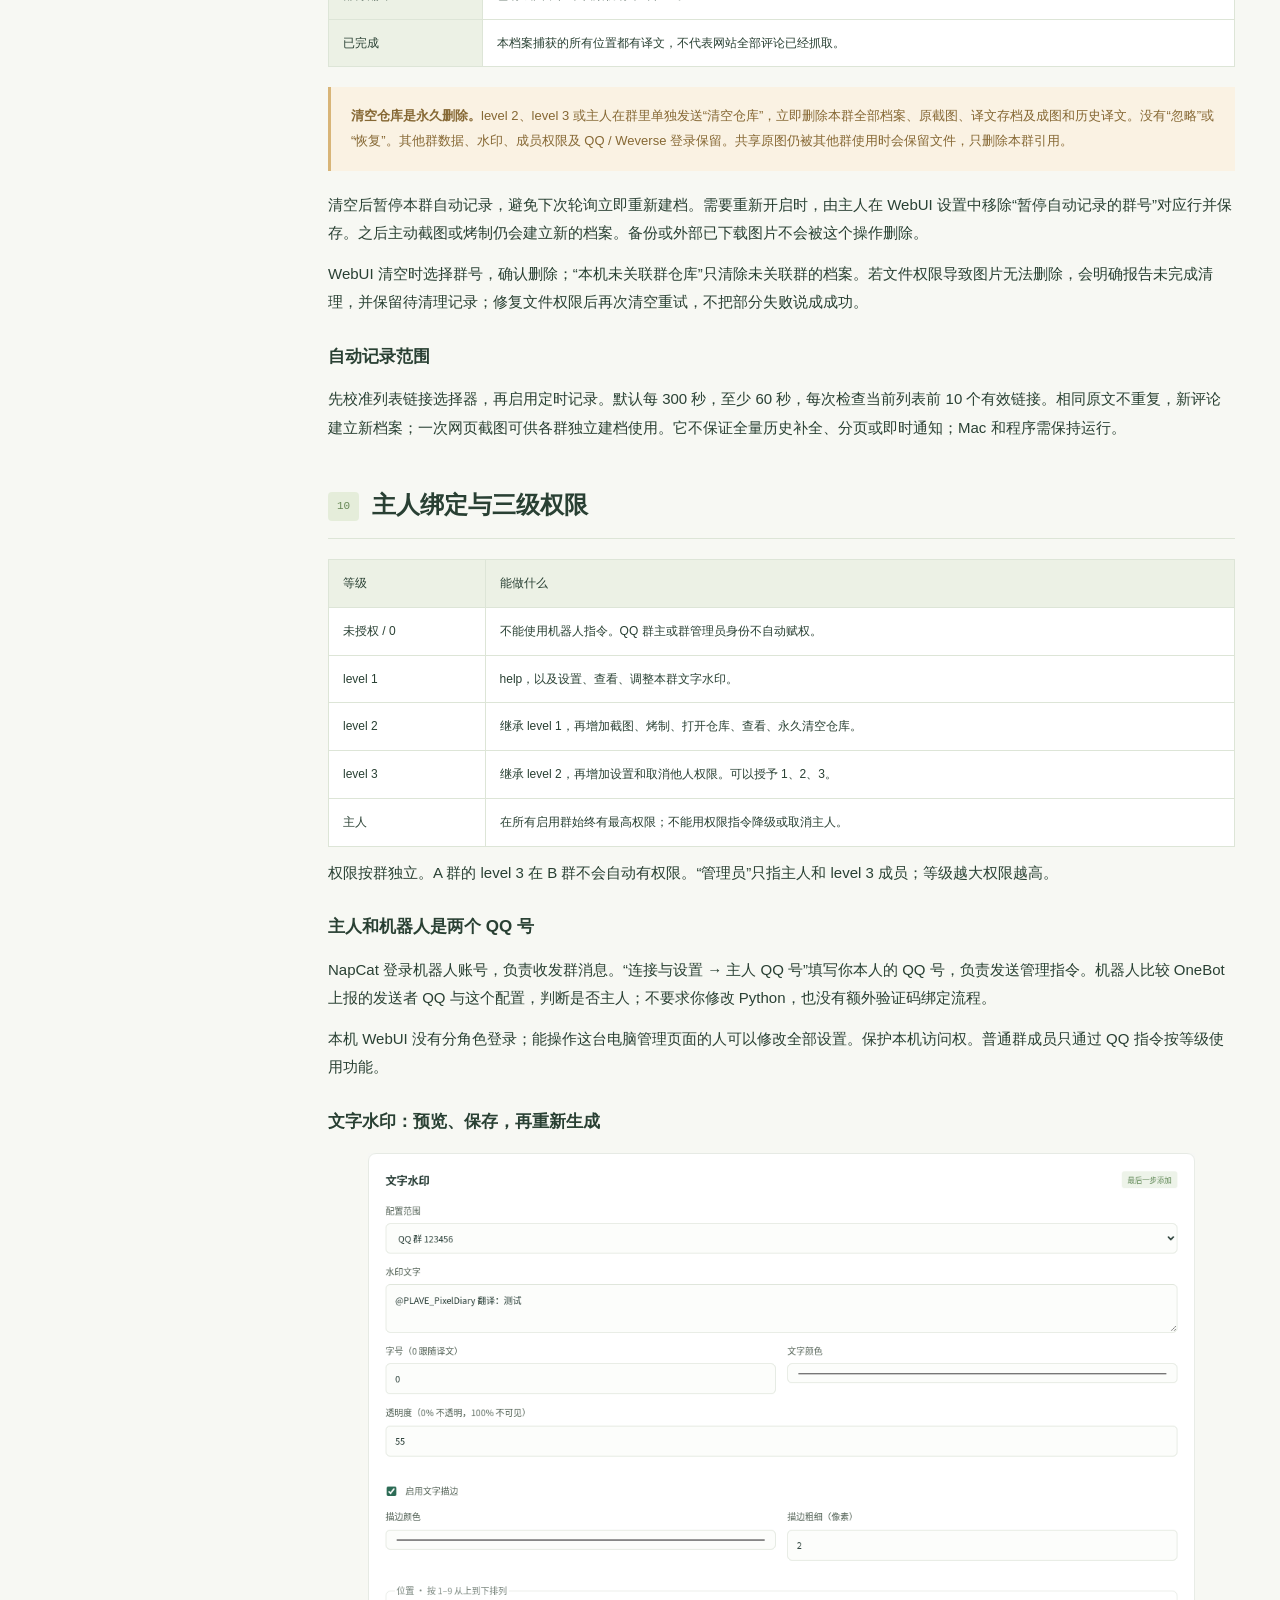
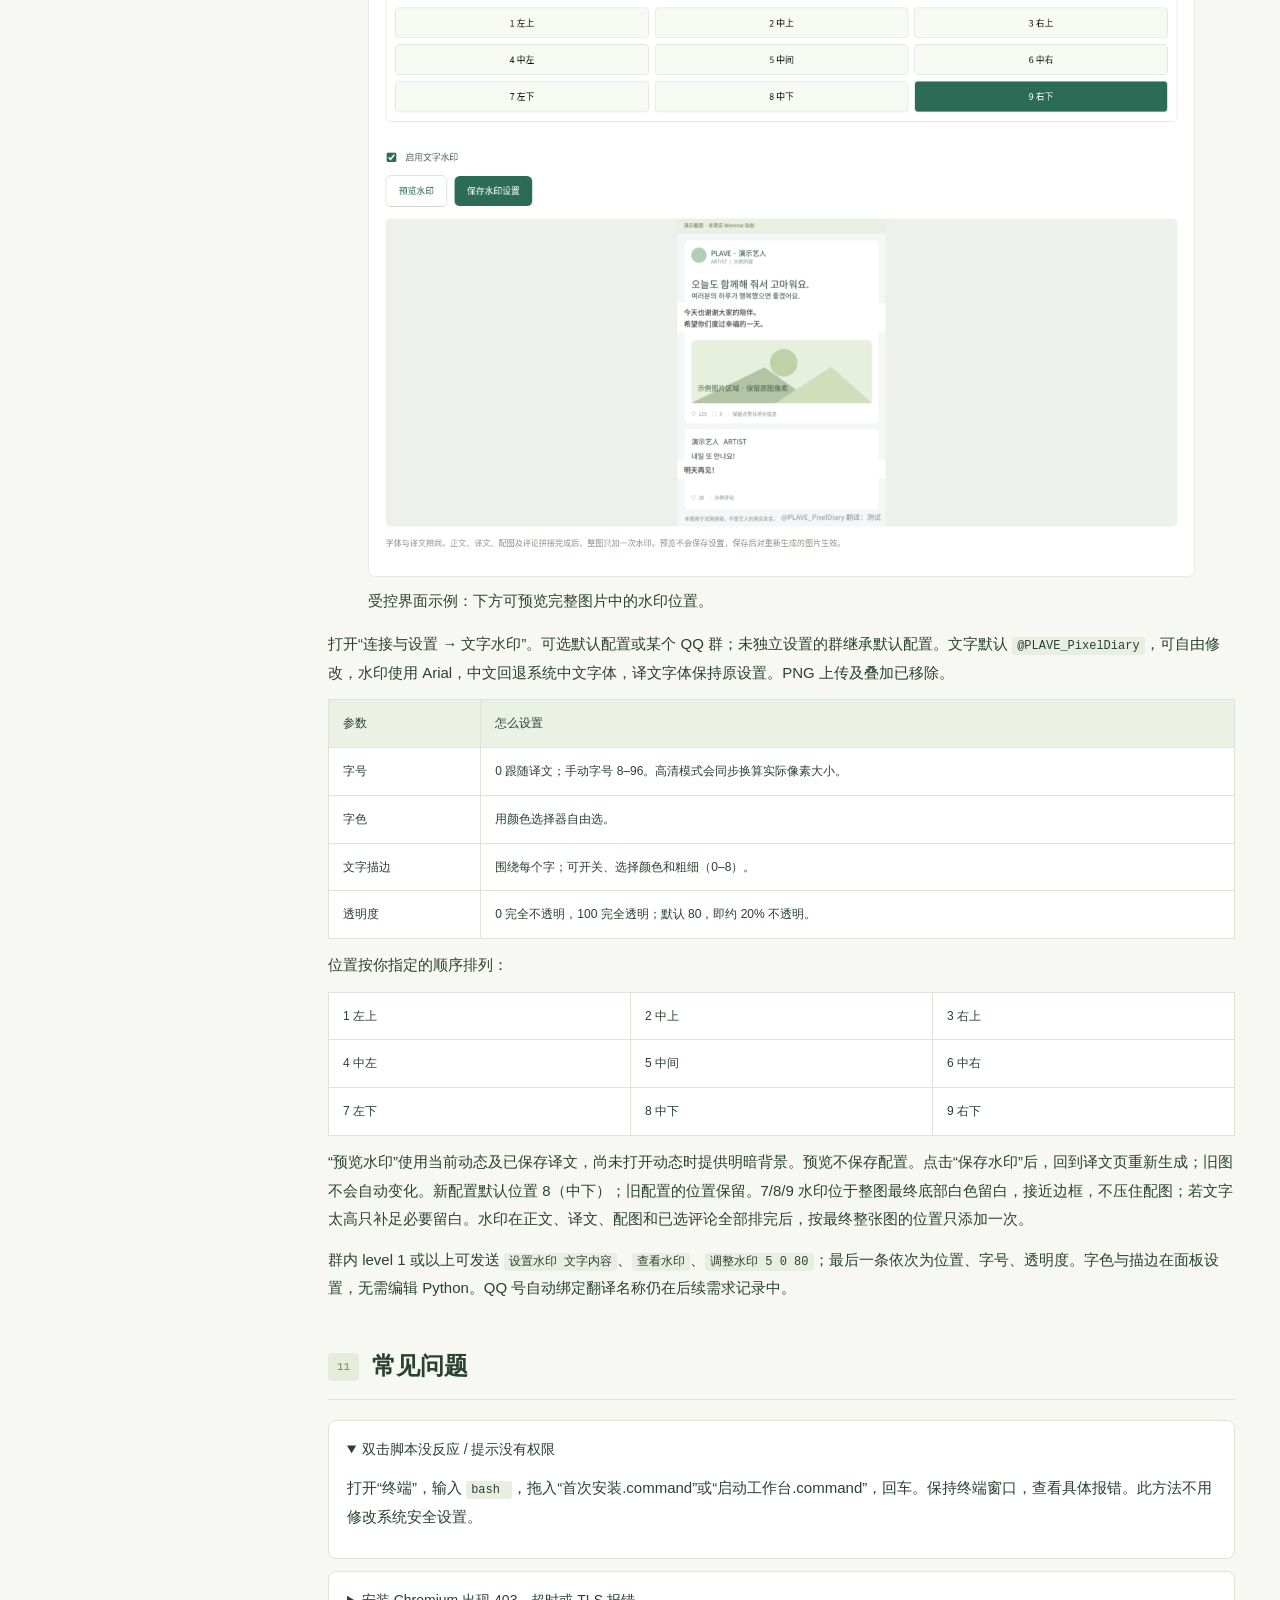
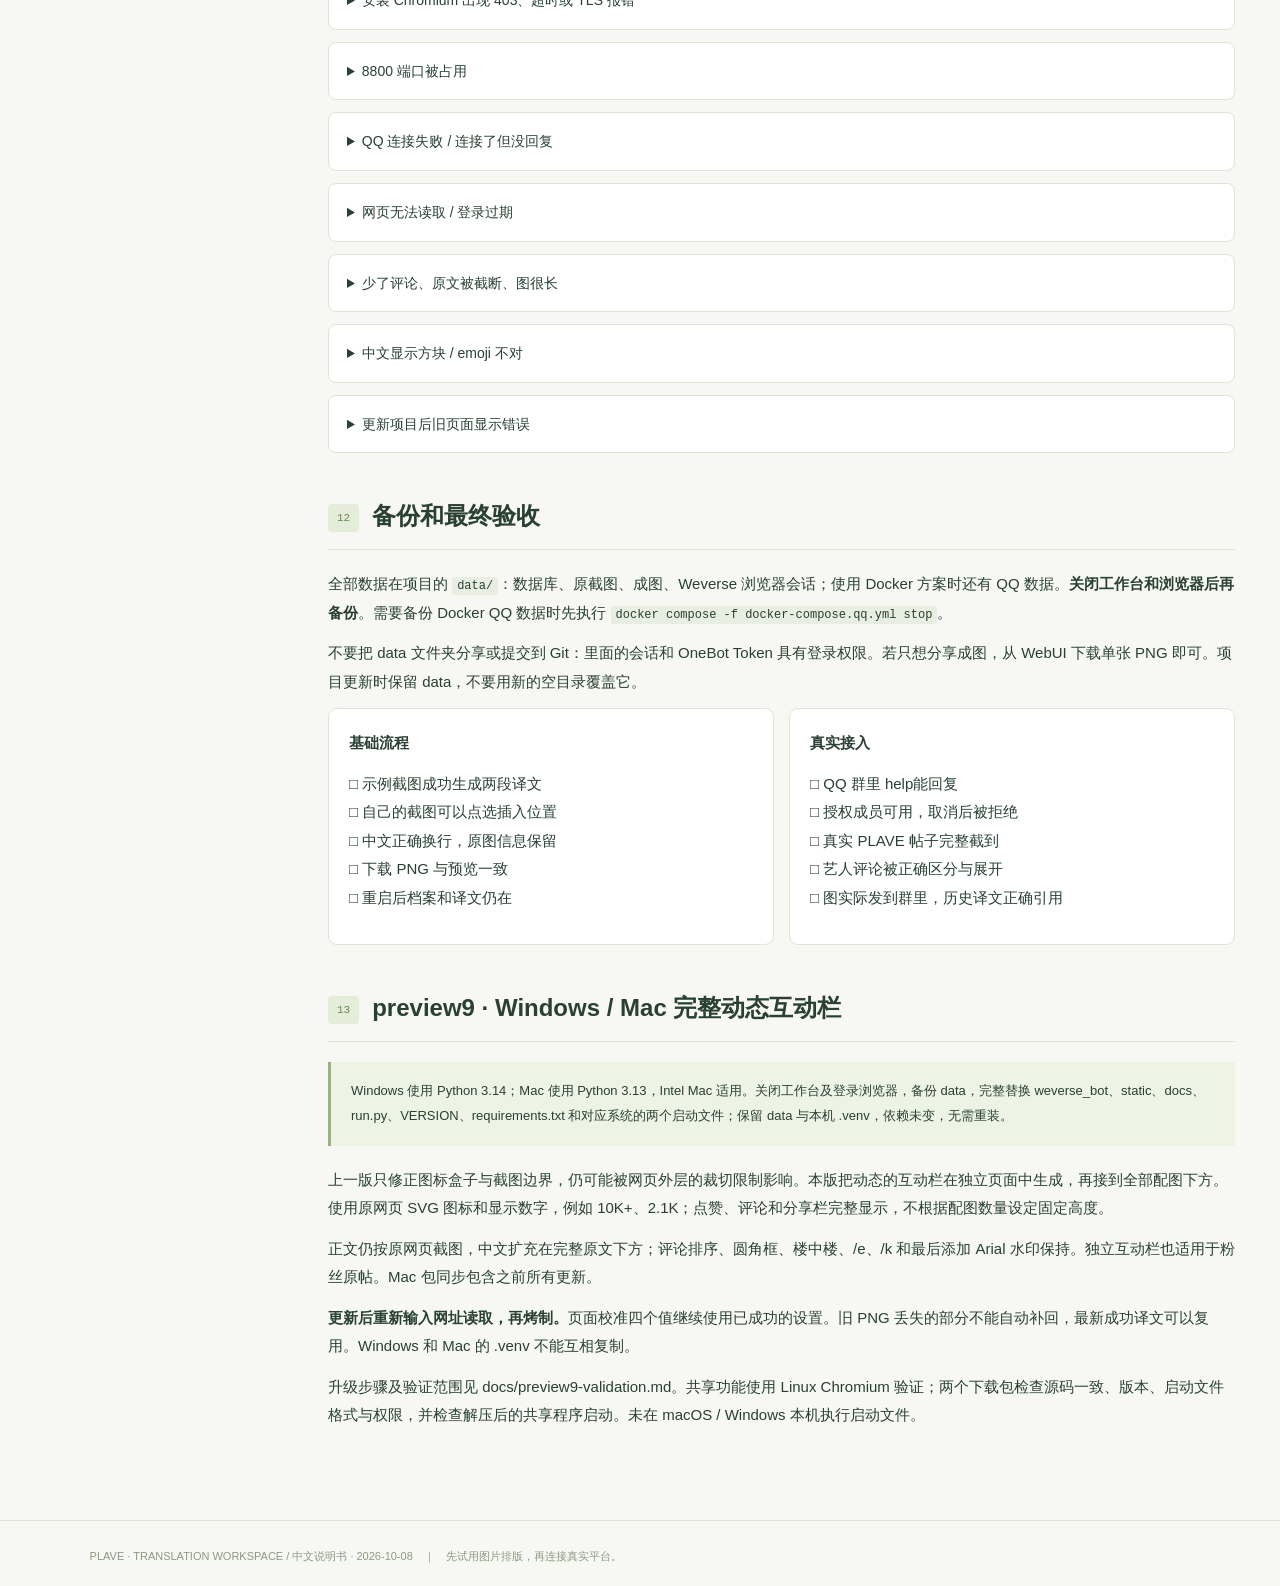
==== commit 96e4b874: "Render unclipped post toolbar independently and release Windows and Mac preview9" ====
--- a/docs/manual.html
+++ b/docs/manual.html
@@ -54,5 +54,5 @@
 <section id="permissions"><h2><small>10</small>主人绑定与三级权限</h2><table><thead><tr><th>等级</th><th>能做什么</th></tr></thead><tbody><tr><td>未授权 / 0</td><td>不能使用机器人指令。QQ 群主或群管理员身份不自动赋权。</td></tr><tr><td>level 1</td><td>help，以及设置、查看、调整本群文字水印。</td></tr><tr><td>level 2</td><td>继承 level 1，再增加截图、烤制、打开仓库、查看、永久清空仓库。</td></tr><tr><td>level 3</td><td>继承 level 2，再增加设置和取消他人权限。可以授予 1、2、3。</td></tr><tr><td>主人</td><td>在所有启用群始终有最高权限；不能用权限指令降级或取消主人。</td></tr></tbody></table><p>权限按群独立。A 群的 level 3 在 B 群不会自动有权限。“管理员”只指主人和 level 3 成员；等级越大权限越高。</p><h3>主人和机器人是两个 QQ 号</h3><p>NapCat 登录机器人账号，负责收发群消息。“连接与设置 → 主人 QQ 号”填写你本人的 QQ 号，负责发送管理指令。机器人比较 OneBot 上报的发送者 QQ 与这个配置，判断是否主人；不要求你修改 Python，也没有额外验证码绑定流程。</p><p>本机 WebUI 没有分角色登录；能操作这台电脑管理页面的人可以修改全部设置。保护本机访问权。普通群成员只通过 QQ 指令按等级使用功能。</p><h3>文字水印：预览、保存，再重新生成</h3><figure><img src="[data-uri]" style="width:100%;height:auto" alt="文字水印面板：文字、字号、字色、描边、透明度与九宫格位置"><figcaption>受控界面示例：下方可预览完整图片中的水印位置。</figcaption></figure><p>打开“连接与设置 → 文字水印”。可选默认配置或某个 QQ 群；未独立设置的群继承默认配置。文字默认 <code>@PLAVE_PixelDiary</code>，可自由修改，水印使用 Arial，中文回退系统中文字体，译文字体保持原设置。PNG 上传及叠加已移除。</p><table><thead><tr><th>参数</th><th>怎么设置</th></tr></thead><tbody><tr><td>字号</td><td>0 跟随译文；手动字号 8–96。高清模式会同步换算实际像素大小。</td></tr><tr><td>字色</td><td>用颜色选择器自由选。</td></tr><tr><td>文字描边</td><td>围绕每个字；可开关、选择颜色和粗细（0–8）。</td></tr><tr><td>透明度</td><td>0 完全不透明，100 完全透明；默认 80，即约 20% 不透明。</td></tr></tbody></table><p>位置按你指定的顺序排列：</p><table><tbody><tr><td>1 左上</td><td>2 中上</td><td>3 右上</td></tr><tr><td>4 中左</td><td>5 中间</td><td>6 中右</td></tr><tr><td>7 左下</td><td>8 中下</td><td>9 右下</td></tr></tbody></table><p>“预览水印”使用当前动态及已保存译文，尚未打开动态时提供明暗背景。预览不保存配置。点击“保存水印”后，回到译文页重新生成；旧图不会自动变化。新配置默认位置 8（中下）；旧配置的位置保留。7/8/9 水印位于整图最终底部白色留白，接近边框，不压住配图；若文字太高只补足必要留白。水印在正文、译文、配图和已选评论全部排完后，按最终整张图的位置只添加一次。</p><p>群内 level 1 或以上可发送 <code>设置水印 文字内容</code>、<code>查看水印</code>、<code>调整水印 5 0 80</code>；最后一条依次为位置、字号、透明度。字色与描边在面板设置，无需编辑 Python。QQ 号自动绑定翻译名称仍在后续需求记录中。</p></section>
 <section id="troubleshooting"><h2><small>11</small>常见问题</h2><details open><summary>双击脚本没反应 / 提示没有权限</summary><div><p>打开“终端”，输入 <code>bash </code>，拖入“首次安装.command”或“启动工作台.command”，回车。保持终端窗口，查看具体报错。此方法不用修改系统安全设置。</p></div></details><details><summary>安装 Chromium 出现 403、超时或 TLS 报错</summary><div><p>403 多为网络阻挡，超时多为下载不可达。下载通常访问 <code>cdn.playwright.dev</code>、<code>storage.googleapis.com</code> 等官方地址。检查你所在网络的访问限制；不要关闭证书验证或从不可信镜像取可执行文件。TLS 证书错误先运行 Python 安装器提供的 Install Certificates.command，再重试首次安装。</p></div></details><details><summary>8800 端口被占用</summary><div><p>可能有另一个工作台仍在运行。关闭你自己启动的旧终端进程，或者在项目目录运行：</p><pre>.venv/bin/python run.py --port 8802</pre><p>然后打开 <code>http://127.0.0.1:8802/</code>。换端口启动不会自动修改默认启动脚本。</p></div></details><details><summary>QQ 连接失败 / 连接了但没回复</summary><div><p>确认是正向 WebSocket，NapCat 已登录 QQ 且上报群消息；Docker 容器内服务器监听 0.0.0.0:3001，本机映射 127.0.0.1:3001；OneBot Access Token 两边一致；主人 QQ 号、启用群和成员权限正确。先用主人发送 help。不要运行两个相同 Bot 实例，否则可能双重回复。</p></div></details><details><summary>网页无法读取 / 登录过期</summary><div><p>先在独立登录浏览器里确认你能访问这条帖子，然后检查正文 / 艺人标识选择器是否变化。明确提示登录失效时重新登录；没有找到帖子也可能是选择器错误，不要只反复输密码。云端代理 403 不等于账号登录过期。</p></div></details><details><summary>少了评论、原文被截断、图很长</summary><div><p>检查展开全文、页面是否加载完、评论是否在独立弹窗或虚拟列表里。超长图片会被限制：上传 12 MB / 2400 万像素，生成最大高 40000 像素 / 4800 万像素，单图最多 201 个译文位置。必要时分批截图。发送到 QQ 的图片另限 16 MB。不要把未加载评论当成“没有评论”。</p></div></details><details><summary>中文显示方块 / emoji 不对</summary><div><p>Mac 通常自动使用 <code>/System/Library/Fonts/PingFang.ttc</code>。可在设置里指定你自己的中文字库路径。原文和译文都由 Chromium 使用系统彩色 emoji 字体绘制。/e 引用该段原文表情，组合字素不拆开换行。请先预览核对。</p></div></details><details><summary>更新项目后旧页面显示错误</summary><div><p>同时替换 weverse_bot 和 static，停止旧服务再重新启动，浏览器按 Ctrl+F5（Windows）或 ⌘Shift+R（Mac）刷新。本轮依赖未变，无需重装。保护原来的 data 文件夹。页面提示“已过期”时刷新，以获取新的本机会话。</p></div></details></section>
 <section id="backup"><h2><small>12</small>备份和最终验收</h2><p>全部数据在项目的 <code>data/</code>：数据库、原截图、成图、Weverse 浏览器会话；使用 Docker 方案时还有 QQ 数据。<strong>关闭工作台和浏览器后再备份</strong>。需要备份 Docker QQ 数据时先执行 <code>docker compose -f docker-compose.qq.yml stop</code>。</p><p>不要把 data 文件夹分享或提交到 Git：里面的会话和 OneBot Token 具有登录权限。若只想分享成图，从 WebUI 下载单张 PNG 即可。项目更新时保留 data，不要用新的空目录覆盖它。</p><div class="checklist"><div><h3>基础流程</h3><p>□ 示例截图成功生成两段译文<br>□ 自己的截图可以点选插入位置<br>□ 中文正确换行，原图信息保留<br>□ 下载 PNG 与预览一致<br>□ 重启后档案和译文仍在</p></div><div><h3>真实接入</h3><p>□ QQ 群里 help能回复<br>□ 授权成员可用，取消后被拒绝<br>□ 真实 PLAVE 帖子完整截到<br>□ 艺人评论被正确区分与展开<br>□ 图实际发到群里，历史译文正确引用</p></div></div></section>
-<section id="delivery"><h2><small>13</small>preview8 · Windows 多图动态底部互动栏修复</h2><div class="callout">本轮只生成 Windows 包，使用 Python 3.14。关闭工作台及登录浏览器，备份 data，完整替换 weverse_bot、static、docs、run.py、VERSION、requirements.txt 和两个 .bat 启动文件；保留 data 与 .venv，无需重装。Mac ZIP 保留 preview3。</div><p>不论原帖包含一张还是多张图片，都在所有配图完成加载及解码后测量高度，完整显示最后一张图下方的点赞、评论数字和分享图标，并预留底部留白。互动栏不会因页面原有高度限制、收缩或图标溢出被裁切。</p><p>中文仍在完整原文下方，评论排序、圆角框、楼中楼、/e、/k 以及最后添加 Arial 水印保持。没有艺人评论时只需要一段译文或 /k；动态自身互动数字使用网页显示格式。</p><p><strong>更新后重新输入网址读取，再烤制。</strong>保留原来的页面校准值。旧 PNG 中被裁掉的像素无法自动恢复；此前已保存的最新译文可以复用。</p><p>升级步骤与验证范围见 docs/preview8-validation.md。验证使用多图受控网页、原生 SVG 互动栏与 Linux Chromium；未直接操作你的 Windows 或真实 Weverse 会话。</p></section>
+<section id="delivery"><h2><small>13</small>preview9 · Windows / Mac 完整动态互动栏</h2><div class="callout">Windows 使用 Python 3.14；Mac 使用 Python 3.13，Intel Mac 适用。关闭工作台及登录浏览器，备份 data，完整替换 weverse_bot、static、docs、run.py、VERSION、requirements.txt 和对应系统的两个启动文件；保留 data 与本机 .venv，依赖未变，无需重装。</div><p>上一版只修正图标盒子与截图边界，仍可能被网页外层的裁切限制影响。本版把动态的互动栏在独立页面中生成，再接到全部配图下方。使用原网页 SVG 图标和显示数字，例如 10K+、2.1K；点赞、评论和分享栏完整显示，不根据配图数量设定固定高度。</p><p>正文仍按原网页截图，中文扩充在完整原文下方；评论排序、圆角框、楼中楼、/e、/k 和最后添加 Arial 水印保持。独立互动栏也适用于粉丝原帖。Mac 包同步包含之前所有更新。</p><p><strong>更新后重新输入网址读取，再烤制。</strong>页面校准四个值继续使用已成功的设置。旧 PNG 丢失的部分不能自动补回，最新成功译文可以复用。Windows 和 Mac 的 .venv 不能互相复制。</p><p>升级步骤及验证范围见 docs/preview9-validation.md。共享功能使用 Linux Chromium 验证；两个下载包检查源码一致、版本、启动文件格式与权限，并检查解压后的共享程序启动。未在 macOS / Windows 本机执行启动文件。</p></section>
 </main></div><footer>PLAVE · TRANSLATION WORKSPACE / 中文说明书 · 2026-10-08　｜　先试用图片排版，再连接真实平台。</footer></body></html>
